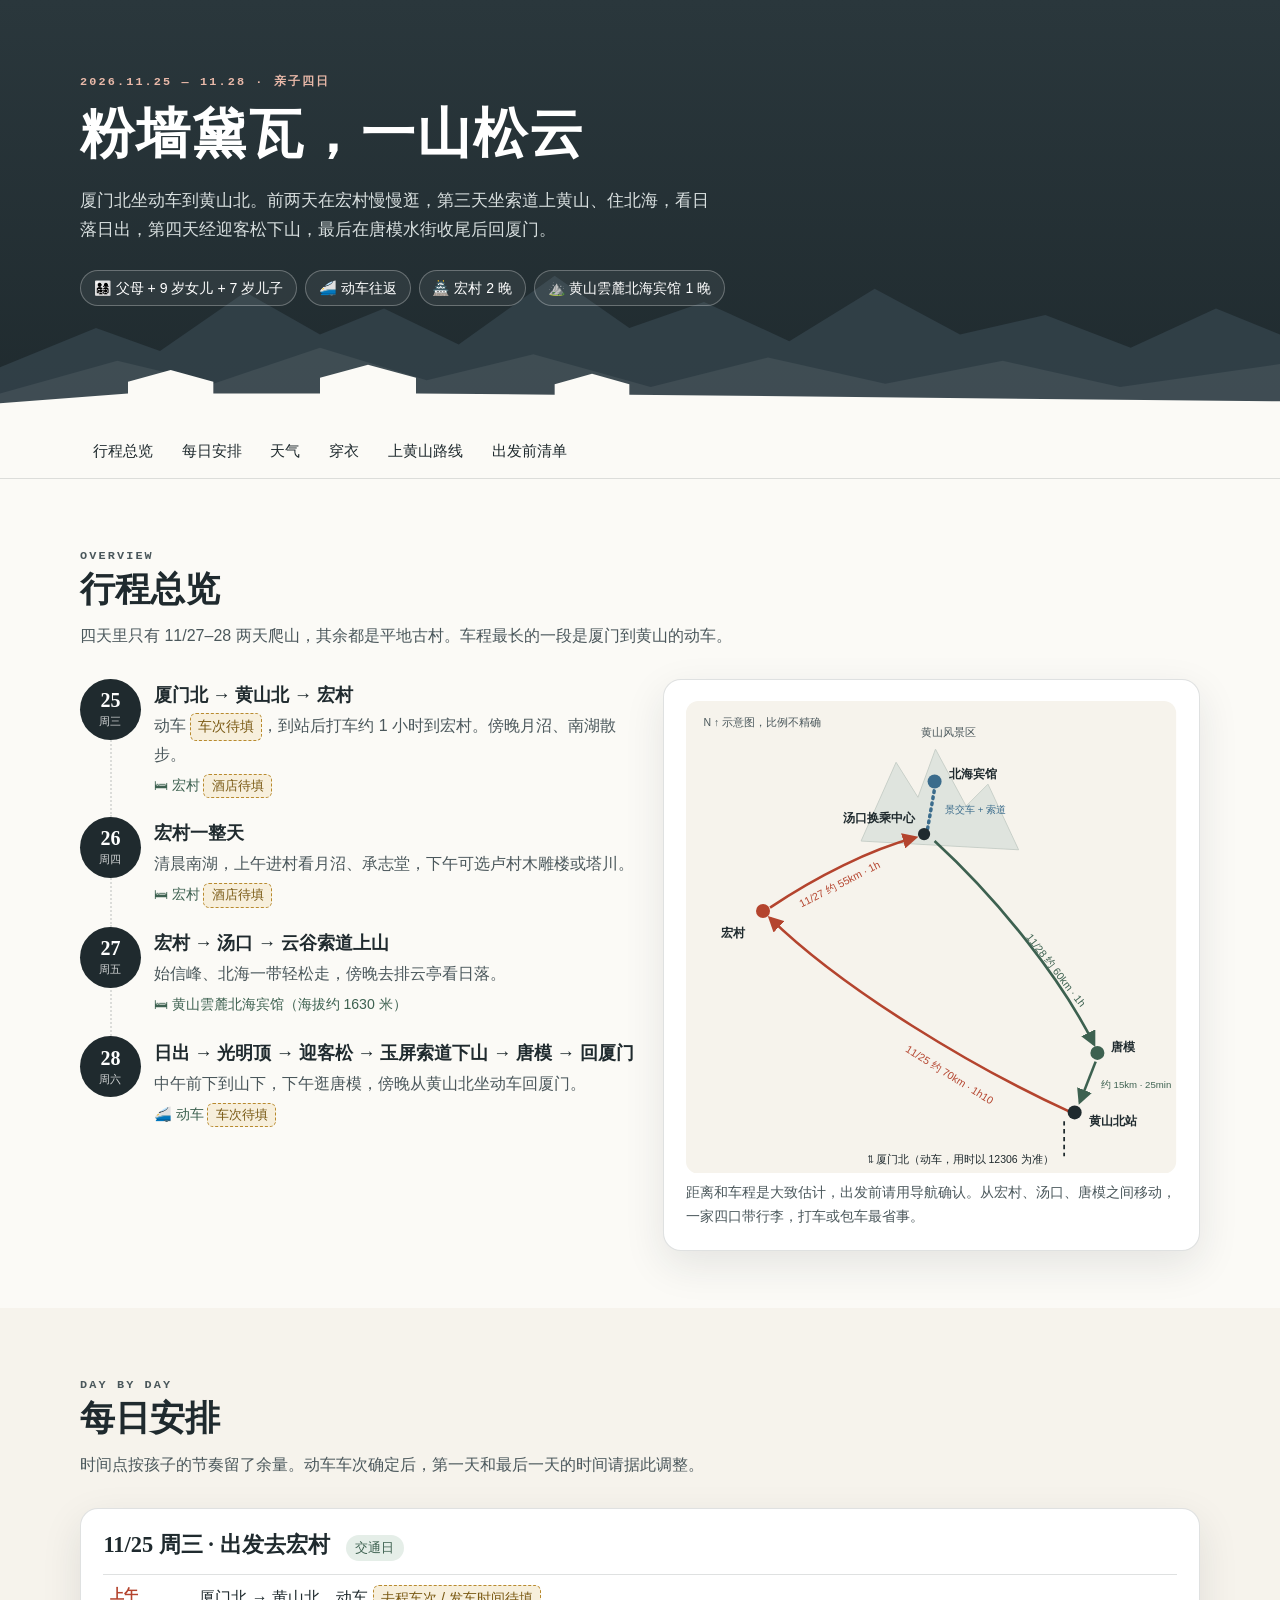
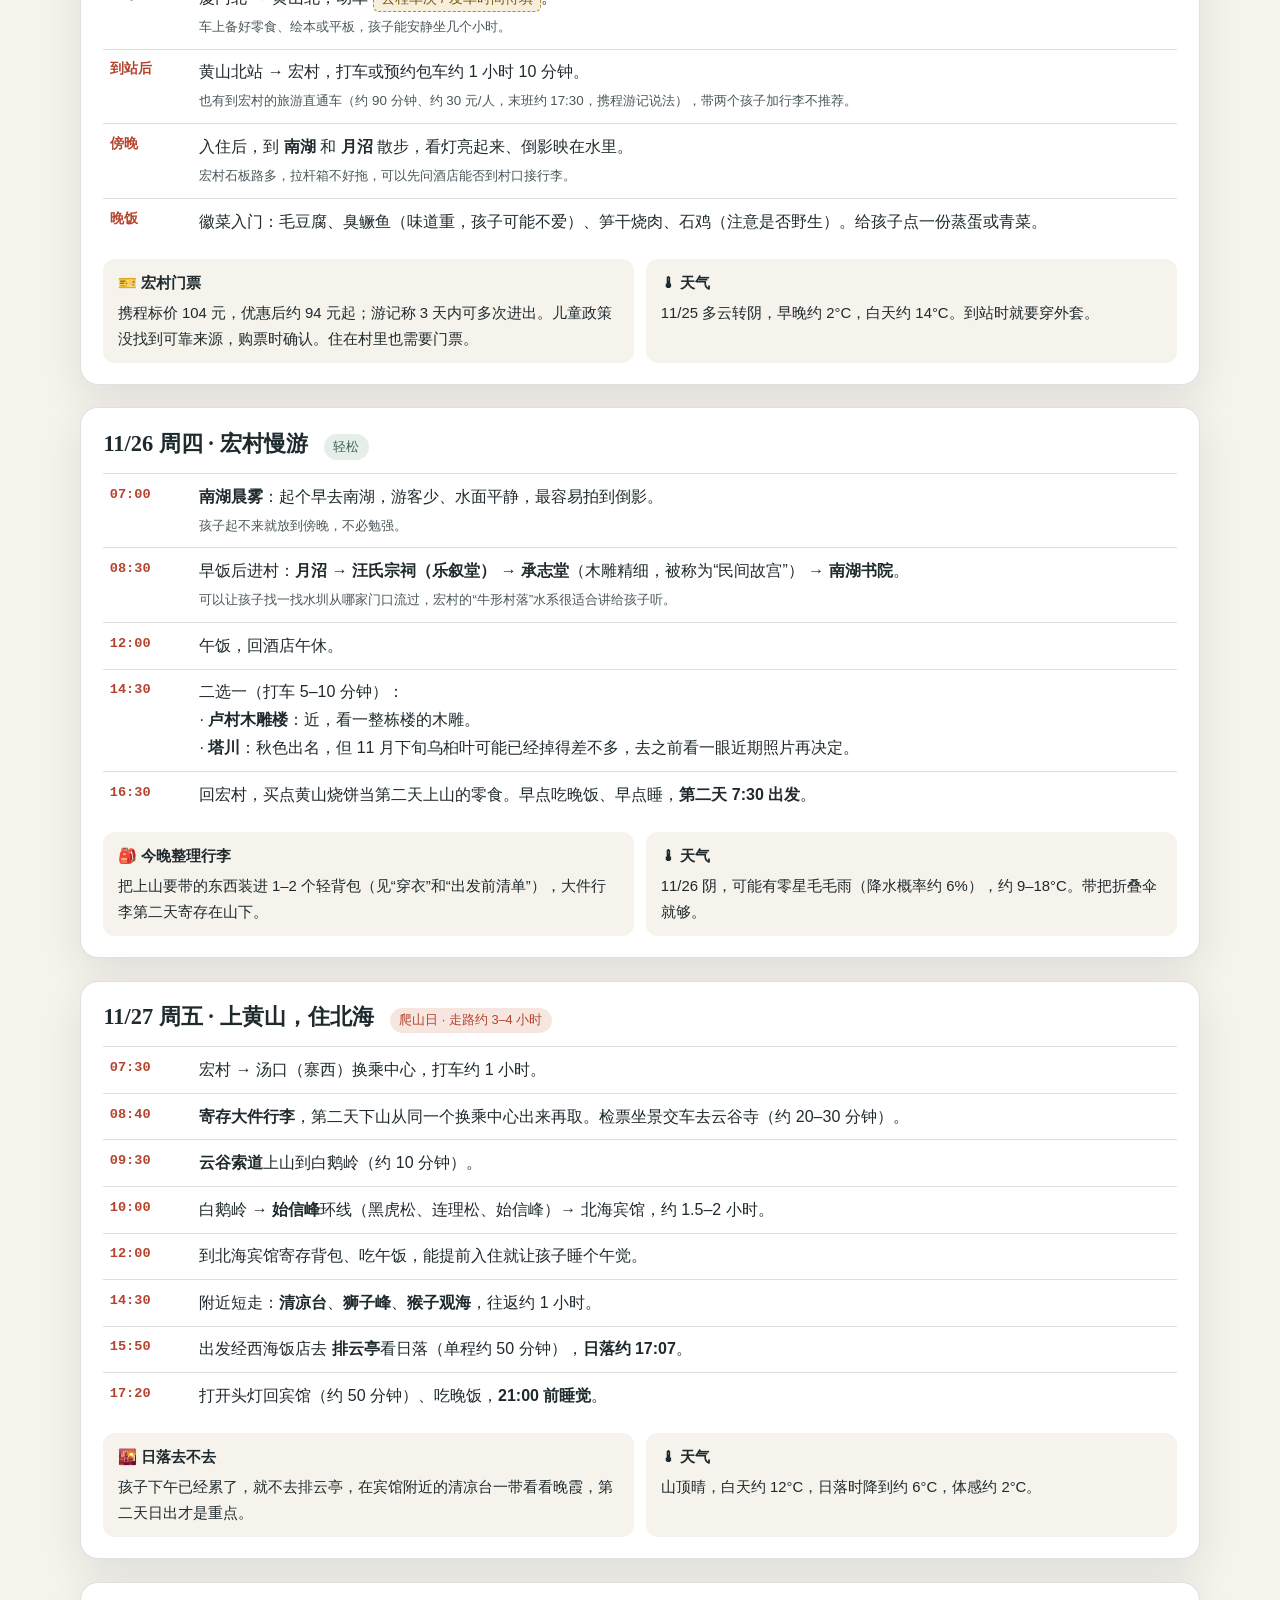
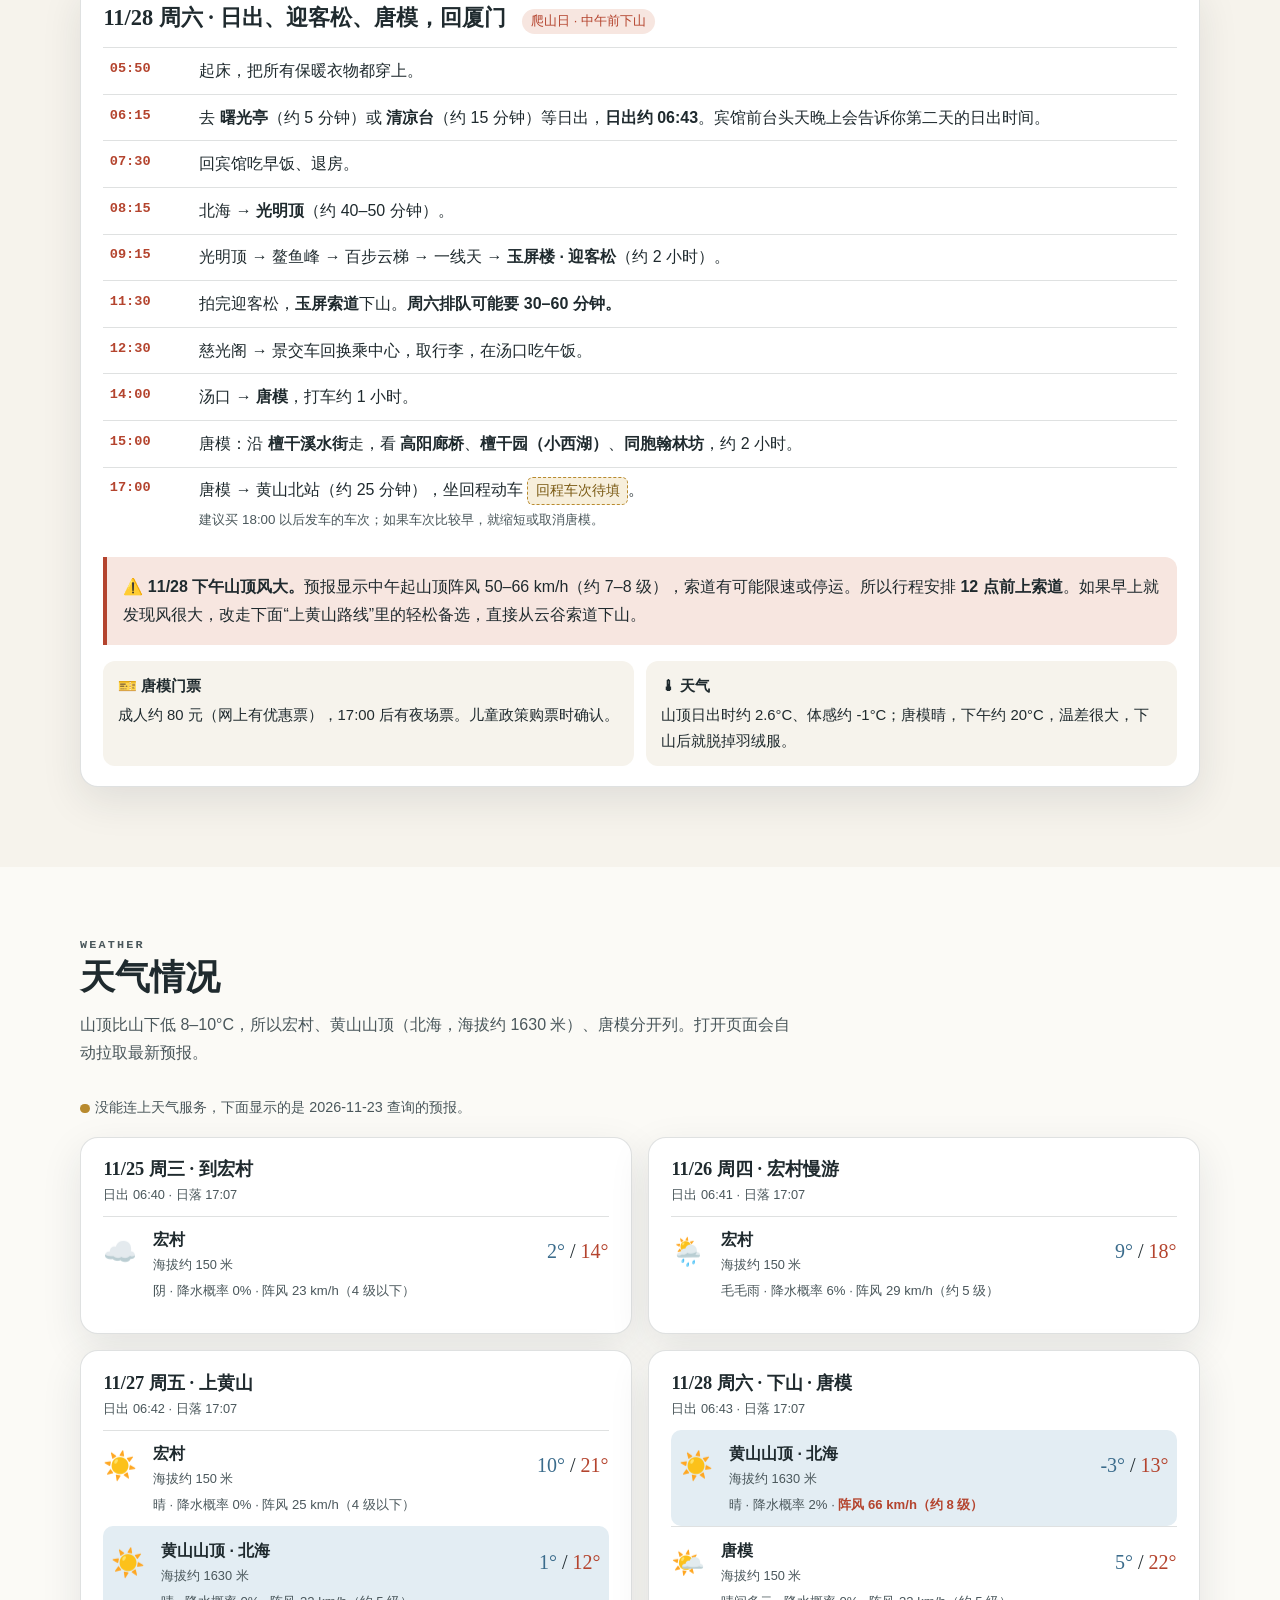
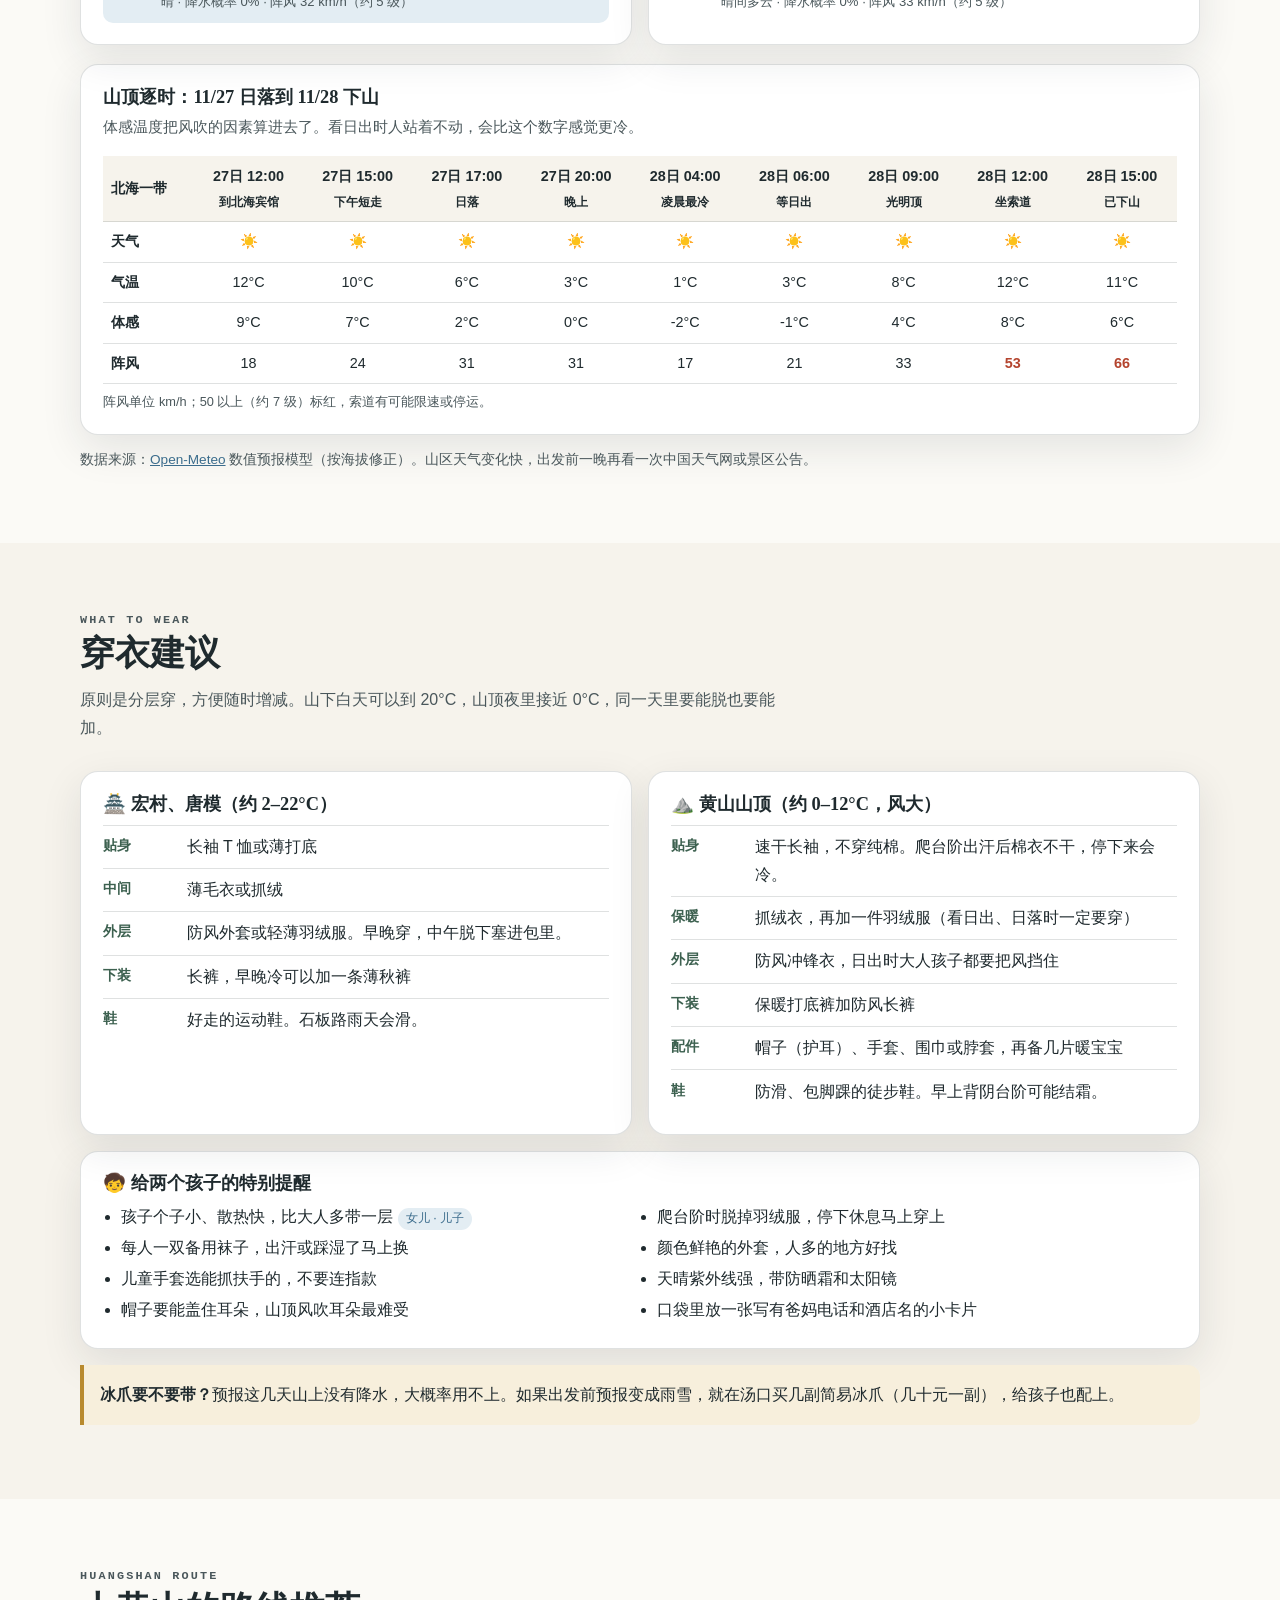
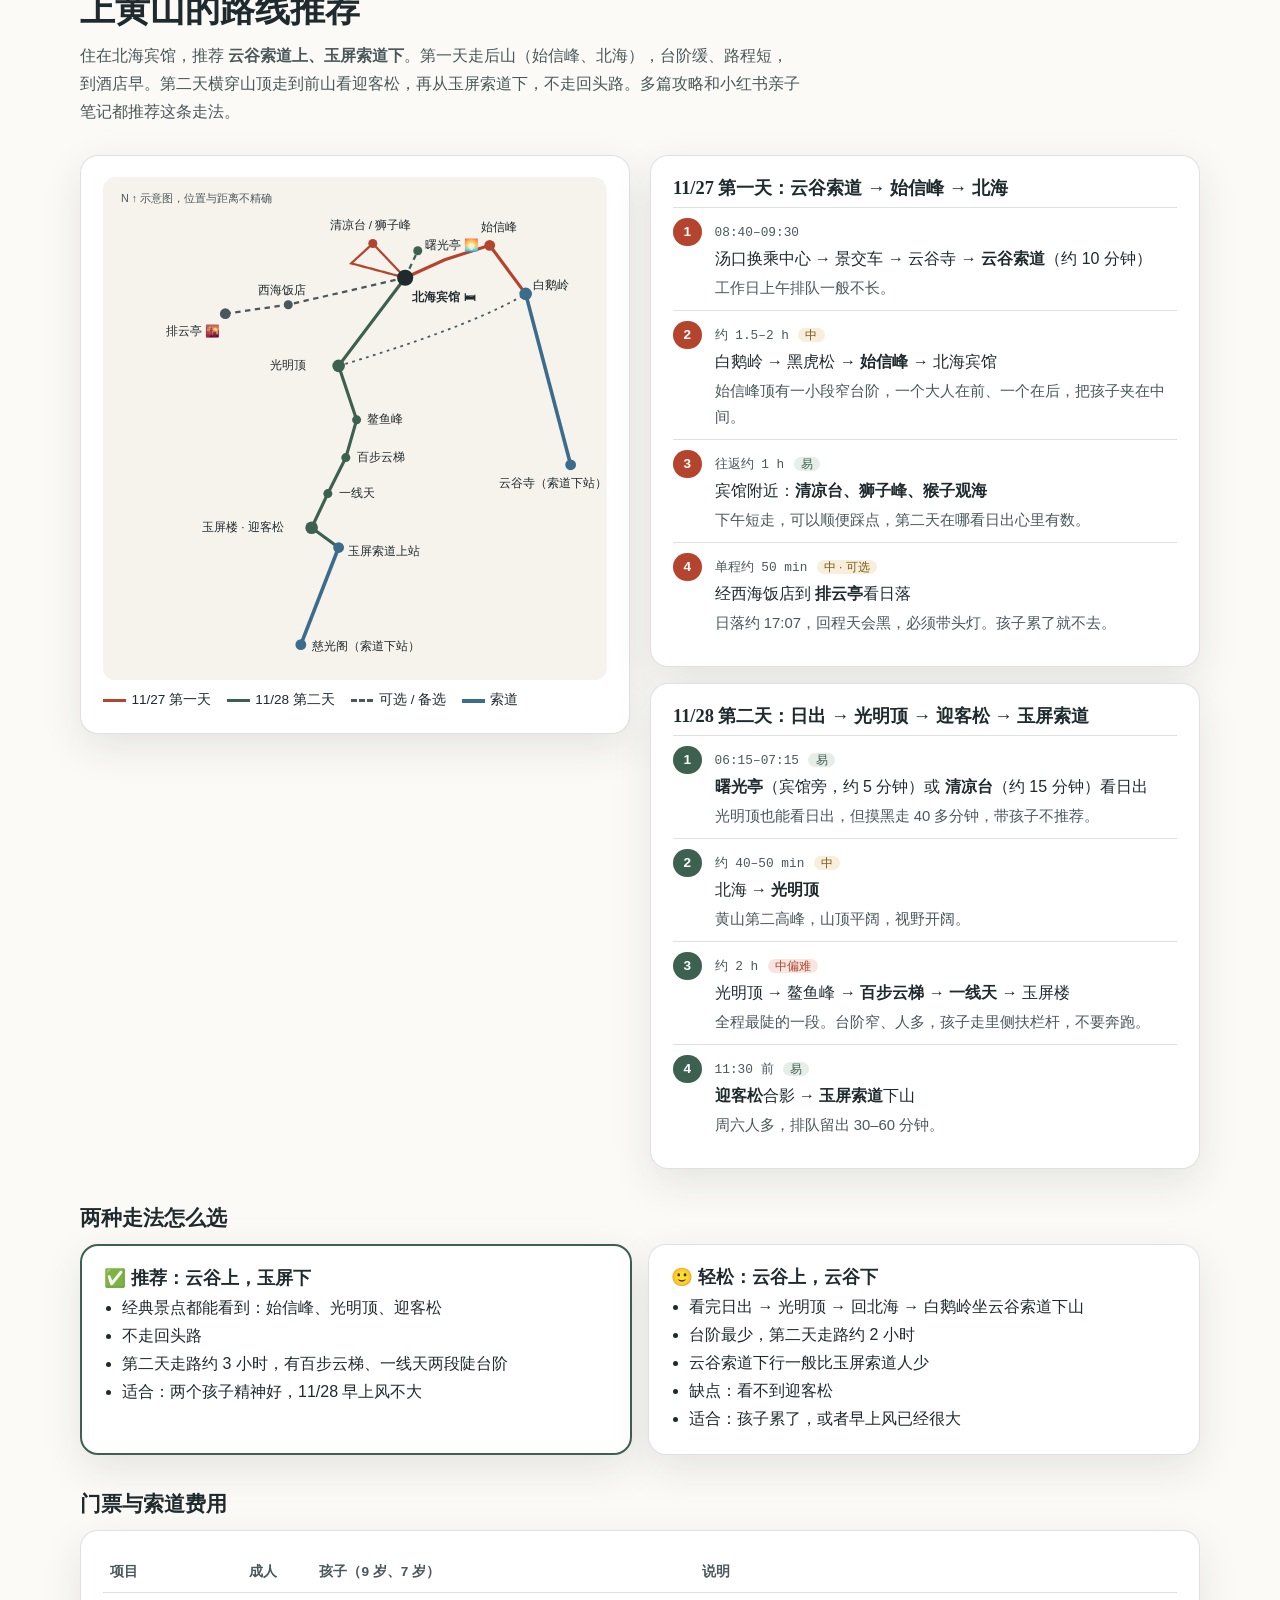
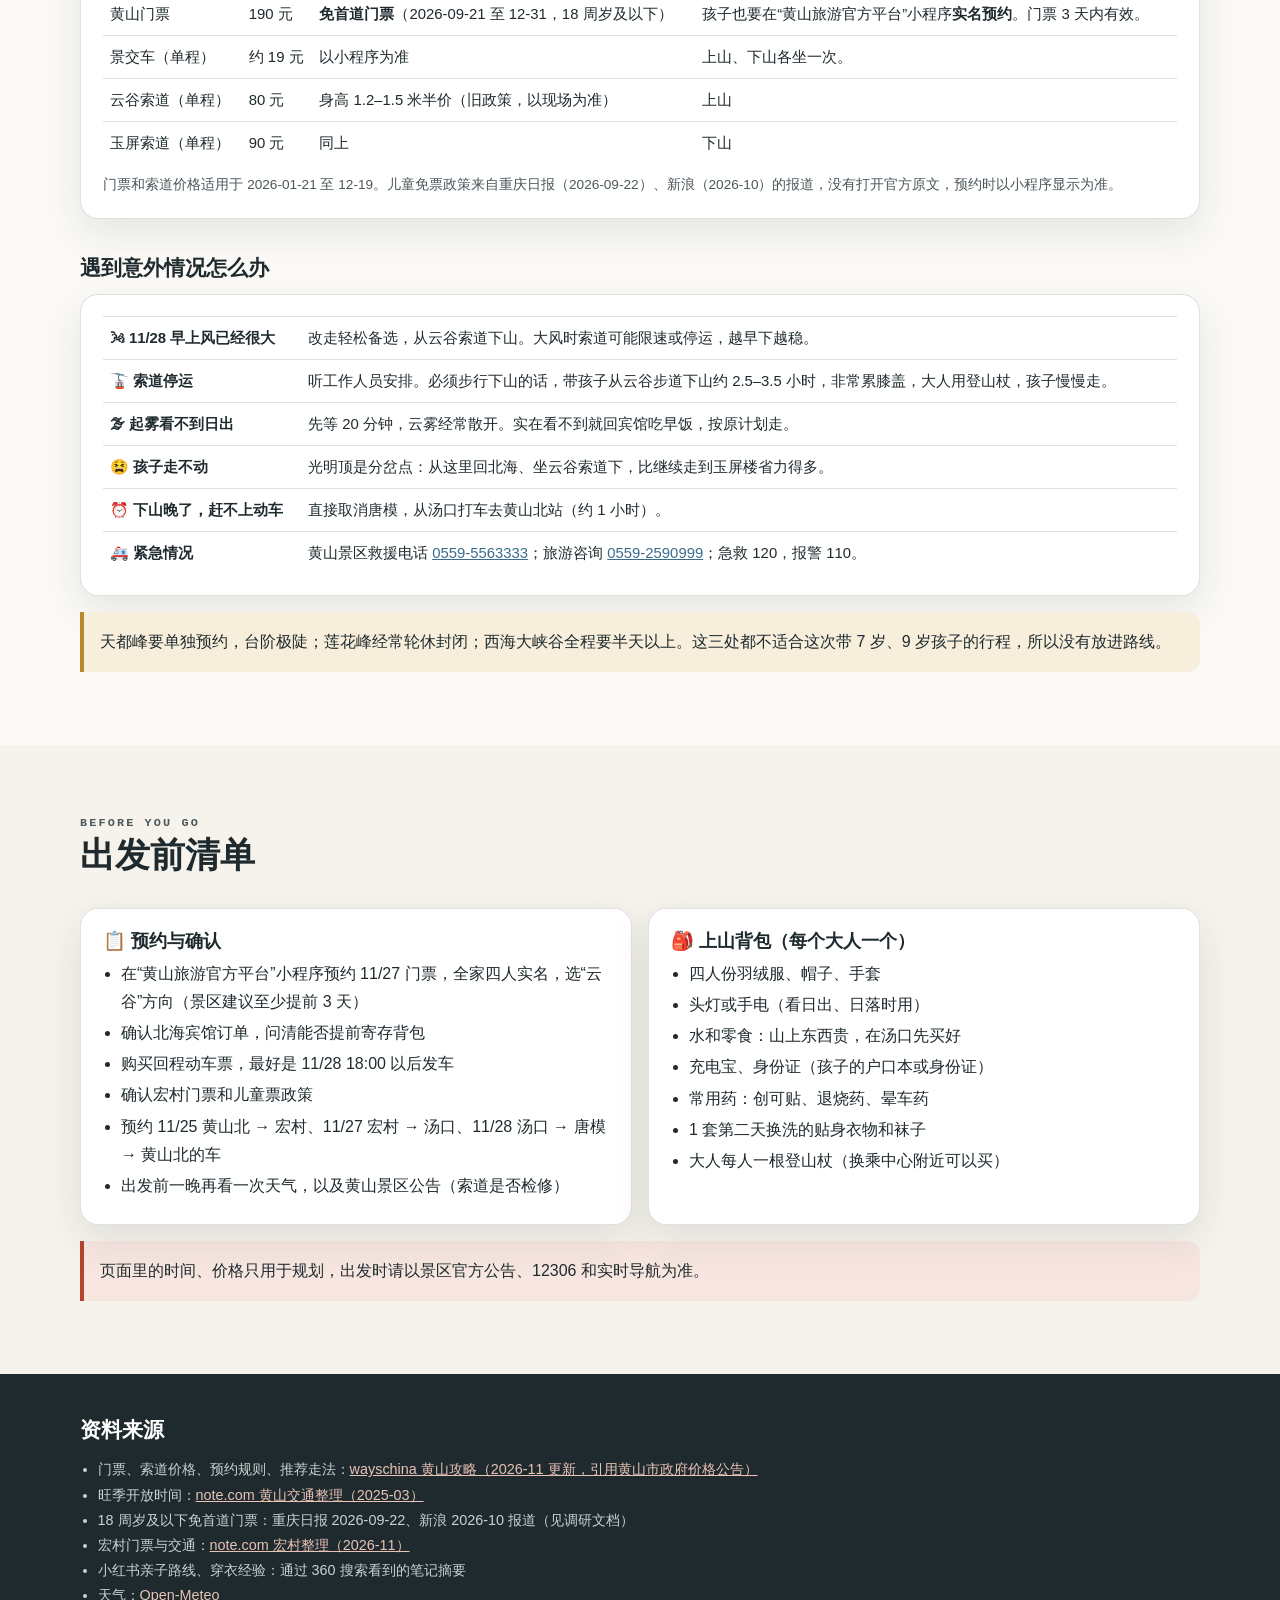
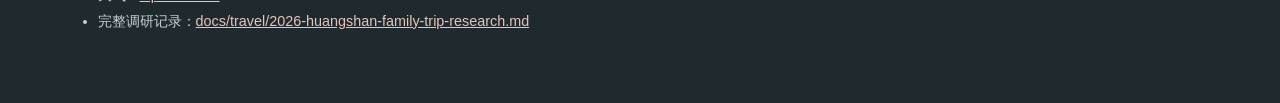
==== index.html @ 0337a252 "feat: add Huangshan family trip page with live weather" ====
<!doctype html>
<html lang="zh-CN">
<head>
  <meta charset="utf-8">
  <meta name="viewport" content="width=device-width, initial-scale=1">
  <meta name="description" content="2026年11月25日至28日 厦门—宏村—黄山—唐模 四日亲子行程：逐日安排、天气、穿衣建议与上黄山路线。">
  <meta name="theme-color" content="#1f2a2e">
  <title>粉墙黛瓦，一山松云｜2026-11 宏村·黄山·唐模亲子四日行</title>
  <style>
    :root {
      --ink: #1f2a2e;
      --ink-soft: #4a575b;
      --tile: #3b4549;
      --wall: #f6f3ec;
      --paper: #fbfaf6;
      --white: #ffffff;
      --pine: #3d6150;
      --pine-light: #e5eee8;
      --cinnabar: #b4442e;
      --cinnabar-light: #f7e6e0;
      --gold: #b88a2e;
      --gold-light: #f7efdc;
      --sky: #3b6c8c;
      --sky-light: #e3edf3;
      --line: rgba(31, 42, 46, 0.14);
      --shadow: 0 14px 40px rgba(31, 42, 46, 0.10);
      --radius: 18px;
      --display: "Songti SC", "STSong", "Noto Serif CJK SC", "Source Han Serif SC", serif;
      --body: "PingFang SC", "Hiragino Sans GB", "Microsoft YaHei", sans-serif;
      --mono: "SFMono-Regular", "Menlo", "Roboto Mono", monospace;
      --content: 1120px;
    }
    * { box-sizing: border-box; }
    html { scroll-behavior: smooth; }
    body {
      margin: 0;
      color: var(--ink);
      background: var(--paper);
      font-family: var(--body);
      line-height: 1.75;
      -webkit-font-smoothing: antialiased;
    }
    a { color: var(--sky); }
    :focus-visible { outline: 3px solid var(--cinnabar); outline-offset: 3px; }
    .shell { width: min(calc(100% - 36px), var(--content)); margin-inline: auto; }
    h1, h2, h3 { font-family: var(--display); line-height: 1.3; margin: 0; }
    .eyebrow {
      margin: 0 0 .4rem;
      color: var(--cinnabar);
      font-family: var(--mono);
      font-size: .74rem;
      font-weight: 700;
      letter-spacing: .18em;
    }

    /* ---------- hero ---------- */
    .hero {
      position: relative;
      color: var(--white);
      background: linear-gradient(180deg, #2a373c 0%, #1f2a2e 100%);
      overflow: hidden;
    }
    .hero svg.ridge { position: absolute; inset: auto 0 0 0; width: 100%; height: 46%; }
    .hero-inner { position: relative; padding: 4.5rem 0 7.5rem; }
    .hero .eyebrow { color: #e9b9a9; }
    .hero h1 { font-size: clamp(2rem, 6vw, 3.4rem); letter-spacing: .04em; }
    .hero .lede { max-width: 640px; margin: 1rem 0 1.6rem; color: #d8dfdf; font-size: 1.05rem; }
    .chips { display: flex; flex-wrap: wrap; gap: .5rem; padding: 0; margin: 0; list-style: none; }
    .chips li {
      padding: .3rem .8rem;
      border: 1px solid rgba(255,255,255,.28);
      border-radius: 999px;
      font-size: .88rem;
      background: rgba(255,255,255,.06);
    }

    /* ---------- nav ---------- */
    nav.toc {
      position: sticky; top: 0; z-index: 10;
      background: rgba(251, 250, 246, .94);
      backdrop-filter: blur(8px);
      border-bottom: 1px solid var(--line);
    }
    nav.toc ul {
      display: flex; gap: .2rem; margin: 0 auto; padding: .45rem 0;
      list-style: none; overflow-x: auto; scrollbar-width: none;
    }
    nav.toc a {
      display: block; white-space: nowrap;
      padding: .35rem .8rem; border-radius: 999px;
      color: var(--ink); text-decoration: none; font-size: .92rem;
    }
    nav.toc a:hover { background: var(--wall); }

    /* ---------- sections ---------- */
    section.section { padding: 3.6rem 0; }
    section.tint { background: var(--wall); }
    .section-head { max-width: 720px; margin-bottom: 1.8rem; }
    .section-head h2 { font-size: clamp(1.6rem, 4vw, 2.2rem); }
    .section-head p { margin: .6rem 0 0; color: var(--ink-soft); }

    .card {
      background: var(--white);
      border: 1px solid var(--line);
      border-radius: var(--radius);
      box-shadow: var(--shadow);
      padding: 1.3rem 1.4rem;
    }
    .grid { display: grid; gap: 1rem; }
    .grid-2 { grid-template-columns: repeat(auto-fit, minmax(300px, 1fr)); }
    .grid-4 { grid-template-columns: repeat(auto-fit, minmax(230px, 1fr)); }

    .placeholder {
      display: inline-block;
      padding: 0 .45rem;
      border: 1px dashed var(--gold);
      border-radius: 6px;
      background: var(--gold-light);
      color: #7a5a14;
      font-size: .9em;
    }
    .note {
      border-left: 4px solid var(--gold);
      background: var(--gold-light);
      padding: .8rem 1rem;
      border-radius: 0 12px 12px 0;
      margin: 1rem 0;
    }
    .note.warn { border-color: var(--cinnabar); background: var(--cinnabar-light); }
    .note.good { border-color: var(--pine); background: var(--pine-light); }
    .note p { margin: .2rem 0; }

    /* ---------- overview ---------- */
    .overview { display: grid; gap: 1.2rem; grid-template-columns: minmax(0, 1.05fr) minmax(0, 1fr); align-items: start; }
    @media (max-width: 860px) { .overview { grid-template-columns: 1fr; } }
    .timeline { list-style: none; margin: 0; padding: 0; }
    .timeline li {
      position: relative;
      padding: 0 0 1.2rem 4.6rem;
    }
    .timeline li::before {
      content: ""; position: absolute; left: 1.85rem; top: 2.4rem; bottom: 0;
      border-left: 2px dotted var(--line);
    }
    .timeline li:last-child::before { display: none; }
    .timeline .date {
      position: absolute; left: 0; top: 0;
      width: 3.8rem; height: 3.8rem; border-radius: 50%;
      display: grid; place-content: center; text-align: center;
      background: var(--ink); color: var(--white);
      font-family: var(--display); line-height: 1.1;
    }
    .timeline .date b { display: block; font-size: 1.25rem; }
    .timeline .date small { font-size: .7rem; opacity: .8; }
    .timeline h3 { font-size: 1.15rem; padding-top: .35rem; }
    .timeline p { margin: .25rem 0 0; color: var(--ink-soft); }
    .timeline .sleep { font-size: .88rem; color: var(--pine); }
    .map-card svg { width: 100%; height: auto; display: block; }
    .map-card figcaption { font-size: .85rem; color: var(--ink-soft); margin-top: .5rem; }

    /* ---------- itinerary ---------- */
    .day { margin-bottom: 1.4rem; }
    .day-head { display: flex; flex-wrap: wrap; align-items: baseline; gap: .4rem 1rem; margin-bottom: .8rem; }
    .day-head h3 { font-size: 1.4rem; }
    .day-head .tag {
      font-size: .8rem; padding: .1rem .6rem; border-radius: 999px;
      background: var(--pine-light); color: var(--pine);
    }
    .day-head .tag.hard { background: var(--cinnabar-light); color: var(--cinnabar); }
    .schedule { width: 100%; border-collapse: collapse; }
    .schedule th, .schedule td { text-align: left; vertical-align: top; padding: .55rem .4rem; border-top: 1px solid var(--line); }
    .schedule th { width: 5.6rem; font-family: var(--mono); font-size: .85rem; color: var(--cinnabar); font-weight: 700; white-space: nowrap; }
    .schedule td small { color: var(--ink-soft); }
    .day-extra { display: grid; gap: .8rem; grid-template-columns: repeat(auto-fit, minmax(240px, 1fr)); margin-top: .9rem; }
    .day-extra div { background: var(--wall); border-radius: 12px; padding: .7rem .9rem; font-size: .93rem; }
    .day-extra h4 { margin: 0 0 .2rem; font-size: .95rem; }
    .day-extra ul { margin: 0; padding-left: 1.1rem; }

    /* ---------- weather ---------- */
    .wx-status { font-size: .9rem; color: var(--ink-soft); margin-bottom: 1rem; }
    .wx-status .dot { display: inline-block; width: .6rem; height: .6rem; border-radius: 50%; background: var(--gold); margin-right: .35rem; vertical-align: middle; }
    .wx-status.live .dot { background: var(--pine); }
    .wx-day h3 { font-size: 1.15rem; margin-bottom: .6rem; }
    .wx-day h3 small { font-family: var(--body); font-size: .8rem; color: var(--ink-soft); font-weight: 400; }
    .wx-place { display: grid; grid-template-columns: 2.4rem 1fr auto; gap: .2rem .7rem; align-items: center; padding: .6rem 0; border-top: 1px solid var(--line); }
    .wx-place .ico { font-size: 1.7rem; line-height: 1; }
    .wx-place .name { font-weight: 600; }
    .wx-place .name small { display: block; font-weight: 400; color: var(--ink-soft); font-size: .8rem; }
    .wx-place .temp { font-family: var(--display); font-size: 1.25rem; text-align: right; white-space: nowrap; }
    .wx-place .temp .lo { color: var(--sky); }
    .wx-place .temp .hi { color: var(--cinnabar); }
    .wx-place .meta { grid-column: 2 / 4; font-size: .82rem; color: var(--ink-soft); }
    .wx-place.peak { background: var(--sky-light); border-radius: 10px; padding-inline: .5rem; border-top-color: transparent; }
    .gust-strong { color: var(--cinnabar); font-weight: 700; }
    .hourly-wrap { overflow-x: auto; margin-top: 1rem; }
    table.hourly { border-collapse: collapse; min-width: 640px; width: 100%; font-size: .9rem; }
    table.hourly th, table.hourly td { padding: .45rem .5rem; text-align: center; border-bottom: 1px solid var(--line); }
    table.hourly thead th { font-weight: 600; background: var(--wall); }
    table.hourly td:first-child, table.hourly th:first-child { text-align: left; white-space: nowrap; }

    /* ---------- clothing ---------- */
    .layers { list-style: none; margin: .5rem 0 0; padding: 0; }
    .layers li { display: grid; grid-template-columns: 4.6rem 1fr; gap: .6rem; padding: .45rem 0; border-top: 1px solid var(--line); }
    .layers li b { color: var(--pine); font-size: .9rem; }
    .checklist { columns: 2 220px; margin: .4rem 0 0; padding-left: 1.1rem; }
    .checklist li { break-inside: avoid; margin-bottom: .2rem; }
    .who { display: inline-block; font-size: .78rem; padding: 0 .5rem; border-radius: 999px; background: var(--sky-light); color: var(--sky); margin-left: .3rem; }

    /* ---------- huangshan ---------- */
    .route-wrap { display: grid; gap: 1.2rem; grid-template-columns: minmax(0, 1fr) minmax(0, 1fr); align-items: start; }
    @media (max-width: 900px) { .route-wrap { grid-template-columns: 1fr; } }
    .route-map svg { width: 100%; height: auto; display: block; }
    .legend { display: flex; flex-wrap: wrap; gap: .4rem 1rem; font-size: .85rem; margin-top: .5rem; }
    .legend span::before { content: ""; display: inline-block; width: 1.4rem; height: 0; border-top: 3px solid; vertical-align: middle; margin-right: .35rem; }
    .legend .l1::before { border-color: var(--cinnabar); }
    .legend .l2::before { border-color: var(--pine); }
    .legend .l3::before { border-color: var(--ink-soft); border-top-style: dashed; }
    .legend .l4::before { border-color: var(--sky); border-top-width: 4px; }
    .steps { list-style: none; margin: 0; padding: 0; counter-reset: s; }
    .steps li { position: relative; padding: .55rem 0 .55rem 2.6rem; border-top: 1px solid var(--line); }
    .steps li::before {
      counter-increment: s; content: counter(s);
      position: absolute; left: 0; top: .6rem;
      width: 1.8rem; height: 1.8rem; border-radius: 50%;
      display: grid; place-content: center;
      font-size: .85rem; font-weight: 700; color: var(--white);
    }
    .steps.d1 li::before { background: var(--cinnabar); }
    .steps.d2 li::before { background: var(--pine); }
    .steps .t { font-family: var(--mono); font-size: .8rem; color: var(--ink-soft); }
    .steps .lvl { font-size: .75rem; padding: 0 .45rem; border-radius: 999px; background: var(--pine-light); color: var(--pine); margin-left: .3rem; }
    .steps .lvl.mid { background: var(--gold-light); color: #7a5a14; }
    .steps .lvl.hard { background: var(--cinnabar-light); color: var(--cinnabar); }
    .steps p { margin: .15rem 0 0; font-size: .93rem; color: var(--ink-soft); }
    table.price { width: 100%; border-collapse: collapse; font-size: .93rem; }
    table.price th, table.price td { padding: .5rem .4rem; border-top: 1px solid var(--line); text-align: left; vertical-align: top; }
    table.price thead th { border-top: 0; color: var(--ink-soft); font-weight: 600; font-size: .85rem; }
    .compare { display: grid; gap: 1rem; grid-template-columns: repeat(auto-fit, minmax(260px, 1fr)); }
    .compare .card h3 { font-size: 1.1rem; margin-bottom: .3rem; }
    .compare .card.pick { border: 2px solid var(--pine); }
    .compare ul { margin: .3rem 0 0; padding-left: 1.1rem; }
    .plan-b td:first-child { font-weight: 600; white-space: nowrap; }

    /* ---------- footer ---------- */
    .sources { padding: 2.6rem 0 3.4rem; background: var(--ink); color: #c9d1d1; font-size: .9rem; }
    .sources h2 { color: var(--white); font-size: 1.3rem; margin-bottom: .8rem; }
    .sources a { color: #e9c3b6; }
    .sources ul { padding-left: 1.1rem; }

    @media print {
      nav.toc { display: none; }
      .hero { color: var(--ink); background: none; }
      .hero svg.ridge { display: none; }
      .card { box-shadow: none; }
      section.section { padding: 1.4rem 0; break-inside: avoid-page; }
    }
  </style>
</head>
<body>

<header class="hero" id="top">
  <svg class="ridge" viewBox="0 0 1200 300" preserveAspectRatio="none" aria-hidden="true">
    <path d="M0 210 L90 150 L150 185 L230 95 L300 160 L360 120 L430 175 L520 70 L590 150 L660 110 L740 170 L820 90 L900 160 L980 130 L1060 180 L1140 120 L1200 160 L1200 300 L0 300 Z" fill="#33424a" opacity=".85"/>
    <path d="M0 250 L110 200 L200 235 L300 180 L400 230 L500 190 L610 240 L720 195 L830 235 L940 200 L1050 240 L1200 205 L1200 300 L0 300 Z" fill="#fbfaf6" opacity=".07"/>
    <path d="M0 300 L0 265 L120 250 L120 232 L160 214 L200 232 L200 250 L300 250 L300 226 L345 206 L390 226 L390 250 L520 252 L520 236 L555 220 L590 236 L590 252 L1200 262 L1200 300 Z" fill="#fbfaf6"/>
  </svg>
  <div class="shell hero-inner">
    <p class="eyebrow">2026.11.25 — 11.28 · 亲子四日</p>
    <h1>粉墙黛瓦，一山松云</h1>
    <p class="lede">厦门北坐动车到黄山北。前两天在宏村慢慢逛，第三天坐索道上黄山、住北海，看日落日出，第四天经迎客松下山，最后在唐模水街收尾后回厦门。</p>
    <ul class="chips">
      <li>👨‍👩‍👧‍👦 父母 + 9 岁女儿 + 7 岁儿子</li>
      <li>🚄 动车往返</li>
      <li>🏯 宏村 2 晚</li>
      <li>⛰️ 黄山雲麓北海宾馆 1 晚</li>
    </ul>
  </div>
</header>

<nav class="toc" aria-label="页面目录">
  <ul class="shell">
    <li><a href="#overview">行程总览</a></li>
    <li><a href="#itinerary">每日安排</a></li>
    <li><a href="#weather">天气</a></li>
    <li><a href="#clothing">穿衣</a></li>
    <li><a href="#huangshan">上黄山路线</a></li>
    <li><a href="#tips">出发前清单</a></li>
  </ul>
</nav>

<main>

<!-- ================= 总览 ================= -->
<section class="section" id="overview">
  <div class="shell">
    <div class="section-head">
      <p class="eyebrow">OVERVIEW</p>
      <h2>行程总览</h2>
      <p>四天里只有 11/27–28 两天爬山，其余都是平地古村。车程最长的一段是厦门到黄山的动车。</p>
    </div>
    <div class="overview">
      <ol class="timeline">
        <li>
          <span class="date"><span><b>25</b><small>周三</small></span></span>
          <h3>厦门北 → 黄山北 → 宏村</h3>
          <p>动车 <span class="placeholder">车次待填</span>，到站后打车约 1 小时到宏村。傍晚月沼、南湖散步。</p>
          <p class="sleep">🛏 宏村 <span class="placeholder">酒店待填</span></p>
        </li>
        <li>
          <span class="date"><span><b>26</b><small>周四</small></span></span>
          <h3>宏村一整天</h3>
          <p>清晨南湖，上午进村看月沼、承志堂，下午可选卢村木雕楼或塔川。</p>
          <p class="sleep">🛏 宏村 <span class="placeholder">酒店待填</span></p>
        </li>
        <li>
          <span class="date"><span><b>27</b><small>周五</small></span></span>
          <h3>宏村 → 汤口 → 云谷索道上山</h3>
          <p>始信峰、北海一带轻松走，傍晚去排云亭看日落。</p>
          <p class="sleep">🛏 黄山雲麓北海宾馆（海拔约 1630 米）</p>
        </li>
        <li>
          <span class="date"><span><b>28</b><small>周六</small></span></span>
          <h3>日出 → 光明顶 → 迎客松 → 玉屏索道下山 → 唐模 → 回厦门</h3>
          <p>中午前下到山下，下午逛唐模，傍晚从黄山北坐动车回厦门。</p>
          <p class="sleep">🚄 动车 <span class="placeholder">车次待填</span></p>
        </li>
      </ol>

      <figure class="card map-card" style="margin:0">
        <svg viewBox="0 0 560 540" role="img" aria-labelledby="mapTitle">
          <title id="mapTitle">行程路线示意图：黄山北站、宏村、汤口、黄山北海、唐模的相对位置</title>
          <defs>
            <marker id="arr" viewBox="0 0 10 10" refX="8" refY="5" markerWidth="6" markerHeight="6" orient="auto-start-reverse">
              <path d="M0 0 L10 5 L0 10 z" fill="#b4442e"/>
            </marker>
            <marker id="arrG" viewBox="0 0 10 10" refX="8" refY="5" markerWidth="6" markerHeight="6" orient="auto-start-reverse">
              <path d="M0 0 L10 5 L0 10 z" fill="#3d6150"/>
            </marker>
          </defs>
          <rect x="0" y="0" width="560" height="540" rx="14" fill="#f6f3ec"/>
          <!-- mountains -->
          <g fill="#dfe4de" stroke="#c4ccc5">
            <path d="M200 160 L240 70 L265 110 L285 55 L320 120 L345 95 L380 170 Z"/>
          </g>
          <text x="300" y="40" text-anchor="middle" font-size="13" fill="#4a575b">黄山风景区</text>
          <!-- day 25: 黄山北 -> 宏村 -->
          <path d="M440 470 C 330 420, 180 330, 96 248" fill="none" stroke="#b4442e" stroke-width="3" marker-end="url(#arr)"/>
          <text x="250" y="400" font-size="12" fill="#b4442e" transform="rotate(32 250 400)">11/25 约 70km · 1h10</text>
          <!-- day 27: 宏村 -> 汤口 -->
          <path d="M96 236 C 150 200, 210 170, 262 156" fill="none" stroke="#b4442e" stroke-width="3" marker-end="url(#arr)"/>
          <text x="132" y="236" font-size="12" fill="#b4442e" transform="rotate(-27 132 236)">11/27 约 55km · 1h</text>
          <!-- 汤口 -> 北海 -->
          <path d="M276 146 L284 100" fill="none" stroke="#3b6c8c" stroke-width="4" stroke-dasharray="2 5" stroke-linecap="round"/>
          <text x="296" y="128" font-size="11" fill="#3b6c8c">景交车 + 索道</text>
          <!-- day 28: 汤口 -> 唐模 -> 黄山北 -->
          <path d="M284 160 C 360 230, 430 320, 466 392" fill="none" stroke="#3d6150" stroke-width="3" marker-end="url(#arrG)"/>
          <text x="388" y="270" font-size="12" fill="#3d6150" transform="rotate(52 388 270)">11/28 约 60km · 1h</text>
          <path d="M468 412 L450 458" fill="none" stroke="#3d6150" stroke-width="3" marker-end="url(#arrG)"/>
          <text x="474" y="442" font-size="11" fill="#3d6150">约 15km · 25min</text>
          <!-- Xiamen -->
          <path d="M432 480 L432 520" stroke="#1f2a2e" stroke-width="2" stroke-dasharray="5 4"/>
          <text x="420" y="528" font-size="12" text-anchor="end" fill="#1f2a2e">⇅ 厦门北（动车，用时以 12306 为准）</text>
          <!-- nodes -->
          <g font-size="14" font-weight="600" fill="#1f2a2e">
            <circle cx="88" cy="240" r="8" fill="#b4442e"/><text x="40" y="270">宏村</text>
            <circle cx="272" cy="152" r="7" fill="#1f2a2e"/><text x="262" y="138" text-anchor="end">汤口换乘中心</text>
            <circle cx="284" cy="92" r="8" fill="#3b6c8c"/><text x="300" y="88">北海宾馆</text>
            <circle cx="470" cy="402" r="8" fill="#3d6150"/><text x="486" y="400">唐模</text>
            <circle cx="444" cy="470" r="8" fill="#1f2a2e"/><text x="460" y="484">黄山北站</text>
          </g>
          <text x="20" y="28" font-size="12" fill="#4a575b">N ↑ 示意图，比例不精确</text>
        </svg>
        <figcaption>距离和车程是大致估计，出发前请用导航确认。从宏村、汤口、唐模之间移动，一家四口带行李，打车或包车最省事。</figcaption>
      </figure>
    </div>
  </div>
</section>

<!-- ================= 每日安排 ================= -->
<section class="section tint" id="itinerary">
  <div class="shell">
    <div class="section-head">
      <p class="eyebrow">DAY BY DAY</p>
      <h2>每日安排</h2>
      <p>时间点按孩子的节奏留了余量。动车车次确定后，第一天和最后一天的时间请据此调整。</p>
    </div>

    <!-- Day 1 -->
    <article class="card day" id="d1">
      <div class="day-head">
        <h3>11/25 周三 · 出发去宏村</h3>
        <span class="tag">交通日</span>
      </div>
      <table class="schedule">
        <tr><th>上午</th><td>厦门北 → 黄山北，动车 <span class="placeholder">去程车次 / 发车时间待填</span>。<br><small>车上备好零食、绘本或平板，孩子能安静坐几个小时。</small></td></tr>
        <tr><th>到站后</th><td>黄山北站 → 宏村，打车或预约包车约 1 小时 10 分钟。<br><small>也有到宏村的旅游直通车（约 90 分钟、约 30 元/人，末班约 17:30，携程游记说法），带两个孩子加行李不推荐。</small></td></tr>
        <tr><th>傍晚</th><td>入住后，到 <b>南湖</b> 和 <b>月沼</b> 散步，看灯亮起来、倒影映在水里。<br><small>宏村石板路多，拉杆箱不好拖，可以先问酒店能否到村口接行李。</small></td></tr>
        <tr><th>晚饭</th><td>徽菜入门：毛豆腐、臭鳜鱼（味道重，孩子可能不爱）、笋干烧肉、石鸡（注意是否野生）。给孩子点一份蒸蛋或青菜。</td></tr>
      </table>
      <div class="day-extra">
        <div><h4>🎫 宏村门票</h4>携程标价 104 元，优惠后约 94 元起；游记称 3 天内可多次进出。儿童政策没找到可靠来源，购票时确认。住在村里也需要门票。</div>
        <div><h4>🌡 天气</h4>11/25 多云转阴，早晚约 2°C，白天约 14°C。到站时就要穿外套。</div>
      </div>
    </article>

    <!-- Day 2 -->
    <article class="card day" id="d2">
      <div class="day-head">
        <h3>11/26 周四 · 宏村慢游</h3>
        <span class="tag">轻松</span>
      </div>
      <table class="schedule">
        <tr><th>07:00</th><td><b>南湖晨雾</b>：起个早去南湖，游客少、水面平静，最容易拍到倒影。<br><small>孩子起不来就放到傍晚，不必勉强。</small></td></tr>
        <tr><th>08:30</th><td>早饭后进村：<b>月沼</b> → <b>汪氏宗祠（乐叙堂）</b> → <b>承志堂</b>（木雕精细，被称为“民间故宫”） → <b>南湖书院</b>。<br><small>可以让孩子找一找水圳从哪家门口流过，宏村的“牛形村落”水系很适合讲给孩子听。</small></td></tr>
        <tr><th>12:00</th><td>午饭，回酒店午休。</td></tr>
        <tr><th>14:30</th><td>二选一（打车 5–10 分钟）：<br>· <b>卢村木雕楼</b>：近，看一整栋楼的木雕。<br>· <b>塔川</b>：秋色出名，但 11 月下旬乌桕叶可能已经掉得差不多，去之前看一眼近期照片再决定。</td></tr>
        <tr><th>16:30</th><td>回宏村，买点黄山烧饼当第二天上山的零食。早点吃晚饭、早点睡，<b>第二天 7:30 出发</b>。</td></tr>
      </table>
      <div class="day-extra">
        <div><h4>🎒 今晚整理行李</h4>把上山要带的东西装进 1–2 个轻背包（见“穿衣”和“出发前清单”），大件行李第二天寄存在山下。</div>
        <div><h4>🌡 天气</h4>11/26 阴，可能有零星毛毛雨（降水概率约 6%），约 9–18°C。带把折叠伞就够。</div>
      </div>
    </article>

    <!-- Day 3 -->
    <article class="card day" id="d3">
      <div class="day-head">
        <h3>11/27 周五 · 上黄山，住北海</h3>
        <span class="tag hard">爬山日 · 走路约 3–4 小时</span>
      </div>
      <table class="schedule">
        <tr><th>07:30</th><td>宏村 → 汤口（寨西）换乘中心，打车约 1 小时。</td></tr>
        <tr><th>08:40</th><td><b>寄存大件行李</b>，第二天下山从同一个换乘中心出来再取。检票坐景交车去云谷寺（约 20–30 分钟）。</td></tr>
        <tr><th>09:30</th><td><b>云谷索道</b>上山到白鹅岭（约 10 分钟）。</td></tr>
        <tr><th>10:00</th><td>白鹅岭 → <b>始信峰</b>环线（黑虎松、连理松、始信峰）→ 北海宾馆，约 1.5–2 小时。</td></tr>
        <tr><th>12:00</th><td>到北海宾馆寄存背包、吃午饭，能提前入住就让孩子睡个午觉。</td></tr>
        <tr><th>14:30</th><td>附近短走：<b>清凉台</b>、<b>狮子峰</b>、<b>猴子观海</b>，往返约 1 小时。</td></tr>
        <tr><th>15:50</th><td>出发经西海饭店去 <b>排云亭</b>看日落（单程约 50 分钟），<b>日落约 17:07</b>。</td></tr>
        <tr><th>17:20</th><td>打开头灯回宾馆（约 50 分钟）、吃晚饭，<b>21:00 前睡觉</b>。</td></tr>
      </table>
      <div class="day-extra">
        <div><h4>🌇 日落去不去</h4>孩子下午已经累了，就不去排云亭，在宾馆附近的清凉台一带看看晚霞，第二天日出才是重点。</div>
        <div><h4>🌡 天气</h4>山顶晴，白天约 12°C，日落时降到约 6°C，体感约 2°C。</div>
      </div>
    </article>

    <!-- Day 4 -->
    <article class="card day" id="d4">
      <div class="day-head">
        <h3>11/28 周六 · 日出、迎客松、唐模，回厦门</h3>
        <span class="tag hard">爬山日 · 中午前下山</span>
      </div>
      <table class="schedule">
        <tr><th>05:50</th><td>起床，把所有保暖衣物都穿上。</td></tr>
        <tr><th>06:15</th><td>去 <b>曙光亭</b>（约 5 分钟）或 <b>清凉台</b>（约 15 分钟）等日出，<b>日出约 06:43</b>。宾馆前台头天晚上会告诉你第二天的日出时间。</td></tr>
        <tr><th>07:30</th><td>回宾馆吃早饭、退房。</td></tr>
        <tr><th>08:15</th><td>北海 → <b>光明顶</b>（约 40–50 分钟）。</td></tr>
        <tr><th>09:15</th><td>光明顶 → 鳌鱼峰 → 百步云梯 → 一线天 → <b>玉屏楼 · 迎客松</b>（约 2 小时）。</td></tr>
        <tr><th>11:30</th><td>拍完迎客松，<b>玉屏索道</b>下山。<b>周六排队可能要 30–60 分钟。</b></td></tr>
        <tr><th>12:30</th><td>慈光阁 → 景交车回换乘中心，取行李，在汤口吃午饭。</td></tr>
        <tr><th>14:00</th><td>汤口 → <b>唐模</b>，打车约 1 小时。</td></tr>
        <tr><th>15:00</th><td>唐模：沿 <b>檀干溪水街</b>走，看 <b>高阳廊桥</b>、<b>檀干园（小西湖）</b>、<b>同胞翰林坊</b>，约 2 小时。</td></tr>
        <tr><th>17:00</th><td>唐模 → 黄山北站（约 25 分钟），坐回程动车 <span class="placeholder">回程车次待填</span>。<br><small>建议买 18:00 以后发车的车次；如果车次比较早，就缩短或取消唐模。</small></td></tr>
      </table>
      <div class="note warn">
        <p><b>⚠️ 11/28 下午山顶风大。</b>预报显示中午起山顶阵风 50–66 km/h（约 7–8 级），索道有可能限速或停运。所以行程安排 <b>12 点前上索道</b>。如果早上就发现风很大，改走下面“上黄山路线”里的轻松备选，直接从云谷索道下山。</p>
      </div>
      <div class="day-extra">
        <div><h4>🎫 唐模门票</h4>成人约 80 元（网上有优惠票），17:00 后有夜场票。儿童政策购票时确认。</div>
        <div><h4>🌡 天气</h4>山顶日出时约 2.6°C、体感约 -1°C；唐模晴，下午约 20°C，温差很大，下山后就脱掉羽绒服。</div>
      </div>
    </article>
  </div>
</section>

<!-- ================= 天气 ================= -->
<section class="section" id="weather">
  <div class="shell">
    <div class="section-head">
      <p class="eyebrow">WEATHER</p>
      <h2>天气情况</h2>
      <p>山顶比山下低 8–10°C，所以宏村、黄山山顶（北海，海拔约 1630 米）、唐模分开列。打开页面会自动拉取最新预报。</p>
    </div>
    <p class="wx-status" id="wxStatus" aria-live="polite"><span class="dot"></span>显示的是 2026-11-23 查询的预报，正在尝试更新…</p>
    <div class="grid" id="wxDays" style="grid-template-columns:repeat(auto-fit,minmax(min(100%,440px),1fr))"></div>

    <div class="card" style="margin-top:1.2rem">
      <h3 style="font-size:1.15rem">山顶逐时：11/27 日落到 11/28 下山</h3>
      <p style="margin:.3rem 0 0;color:var(--ink-soft);font-size:.92rem">体感温度把风吹的因素算进去了。看日出时人站着不动，会比这个数字感觉更冷。</p>
      <div class="hourly-wrap">
        <table class="hourly" id="wxHourly"></table>
      </div>
    </div>
    <p style="font-size:.85rem;color:var(--ink-soft);margin-top:.8rem">数据来源：<a href="https://open-meteo.com/" rel="noopener">Open-Meteo</a> 数值预报模型（按海拔修正）。山区天气变化快，出发前一晚再看一次中国天气网或景区公告。</p>
  </div>
</section>

<!-- ================= 穿衣 ================= -->
<section class="section tint" id="clothing">
  <div class="shell">
    <div class="section-head">
      <p class="eyebrow">WHAT TO WEAR</p>
      <h2>穿衣建议</h2>
      <p>原则是分层穿，方便随时增减。山下白天可以到 20°C，山顶夜里接近 0°C，同一天里要能脱也要能加。</p>
    </div>
    <div class="grid grid-2">
      <div class="card">
        <h3 style="font-size:1.15rem">🏯 宏村、唐模（约 2–22°C）</h3>
        <ul class="layers">
          <li><b>贴身</b>长袖 T 恤或薄打底</li>
          <li><b>中间</b>薄毛衣或抓绒</li>
          <li><b>外层</b>防风外套或轻薄羽绒服。早晚穿，中午脱下塞进包里。</li>
          <li><b>下装</b>长裤，早晚冷可以加一条薄秋裤</li>
          <li><b>鞋</b>好走的运动鞋。石板路雨天会滑。</li>
        </ul>
      </div>
      <div class="card">
        <h3 style="font-size:1.15rem">⛰️ 黄山山顶（约 0–12°C，风大）</h3>
        <ul class="layers">
          <li><b>贴身</b>速干长袖，不穿纯棉。爬台阶出汗后棉衣不干，停下来会冷。</li>
          <li><b>保暖</b>抓绒衣，再加一件羽绒服（看日出、日落时一定要穿）</li>
          <li><b>外层</b>防风冲锋衣，日出时大人孩子都要把风挡住</li>
          <li><b>下装</b>保暖打底裤加防风长裤</li>
          <li><b>配件</b>帽子（护耳）、手套、围巾或脖套，再备几片暖宝宝</li>
          <li><b>鞋</b>防滑、包脚踝的徒步鞋。早上背阴台阶可能结霜。</li>
        </ul>
      </div>
    </div>
    <div class="card" style="margin-top:1rem">
      <h3 style="font-size:1.15rem">🧒 给两个孩子的特别提醒</h3>
      <ul class="checklist">
        <li>孩子个子小、散热快，比大人多带一层<span class="who">女儿 · 儿子</span></li>
        <li>每人一双备用袜子，出汗或踩湿了马上换</li>
        <li>儿童手套选能抓扶手的，不要连指款</li>
        <li>帽子要能盖住耳朵，山顶风吹耳朵最难受</li>
        <li>爬台阶时脱掉羽绒服，停下休息马上穿上</li>
        <li>颜色鲜艳的外套，人多的地方好找</li>
        <li>天晴紫外线强，带防晒霜和太阳镜</li>
        <li>口袋里放一张写有爸妈电话和酒店名的小卡片</li>
      </ul>
    </div>
    <div class="note">
      <p><b>冰爪要不要带？</b>预报这几天山上没有降水，大概率用不上。如果出发前预报变成雨雪，就在汤口买几副简易冰爪（几十元一副），给孩子也配上。</p>
    </div>
  </div>
</section>

<!-- ================= 上黄山路线 ================= -->
<section class="section" id="huangshan">
  <div class="shell">
    <div class="section-head">
      <p class="eyebrow">HUANGSHAN ROUTE</p>
      <h2>上黄山的路线推荐</h2>
      <p>住在北海宾馆，推荐 <b>云谷索道上、玉屏索道下</b>。第一天走后山（始信峰、北海），台阶缓、路程短，到酒店早。第二天横穿山顶走到前山看迎客松，再从玉屏索道下，不走回头路。多篇攻略和小红书亲子笔记都推荐这条走法。</p>
    </div>

    <div class="route-wrap">
      <figure class="card route-map" style="margin:0">
        <svg viewBox="0 0 560 560" role="img" aria-labelledby="hsTitle">
          <title id="hsTitle">黄山山顶路线示意：红线为第一天，绿线为第二天，虚线为可选</title>
          <rect x="0" y="0" width="560" height="560" rx="14" fill="#f6f3ec"/>
          <!-- cableways -->
          <line x1="470" y1="130" x2="520" y2="320" stroke="#3b6c8c" stroke-width="4"/>
          <line x1="262" y1="412" x2="220" y2="520" stroke="#3b6c8c" stroke-width="4"/>
          <!-- day1 -->
          <path d="M470 130 L430 76 L380 92 L336 112" fill="none" stroke="#b4442e" stroke-width="3.5"/>
          <path d="M336 112 L300 74 L276 96 L336 112" fill="none" stroke="#b4442e" stroke-width="2.5" stroke-dasharray="1 0"/>
          <path d="M336 112 L206 142 L136 152" fill="none" stroke="#4a575b" stroke-width="2.5" stroke-dasharray="6 5"/>
          <!-- day2 -->
          <path d="M336 112 L350 82" fill="none" stroke="#3d6150" stroke-width="2.5" stroke-dasharray="6 5"/>
          <path d="M336 112 L262 210 L282 270 L270 312 L250 352 L232 390 L262 412" fill="none" stroke="#3d6150" stroke-width="3.5"/>
          <!-- easy return option -->
          <path d="M262 210 C 330 190, 420 160, 470 130" fill="none" stroke="#4a575b" stroke-width="2" stroke-dasharray="3 5"/>
          <!-- nodes -->
          <g font-size="13" fill="#1f2a2e">
            <circle cx="520" cy="320" r="6" fill="#3b6c8c"/><text x="440" y="345">云谷寺（索道下站）</text>
            <circle cx="470" cy="130" r="7" fill="#3b6c8c"/><text x="478" y="124">白鹅岭</text>
            <circle cx="430" cy="76" r="6" fill="#b4442e"/><text x="420" y="60">始信峰</text>
            <circle cx="336" cy="112" r="9" fill="#1f2a2e"/><text x="344" y="138" font-weight="700">北海宾馆 🛏</text>
            <circle cx="350" cy="82" r="5" fill="#3d6150"/><text x="358" y="80">曙光亭 🌅</text>
            <circle cx="300" cy="74" r="5" fill="#b4442e"/><text x="252" y="58">清凉台 / 狮子峰</text>
            <circle cx="206" cy="142" r="5" fill="#4a575b"/><text x="172" y="130">西海饭店</text>
            <circle cx="136" cy="152" r="6" fill="#4a575b"/><text x="70" y="176">排云亭 🌇</text>
            <circle cx="262" cy="210" r="7" fill="#3d6150"/><text x="186" y="214">光明顶</text>
            <circle cx="282" cy="270" r="5" fill="#3d6150"/><text x="294" y="274">鳌鱼峰</text>
            <circle cx="270" cy="312" r="5" fill="#3d6150"/><text x="282" y="316">百步云梯</text>
            <circle cx="250" cy="352" r="5" fill="#3d6150"/><text x="262" y="356">一线天</text>
            <circle cx="232" cy="390" r="7" fill="#3d6150"/><text x="110" y="394">玉屏楼 · 迎客松</text>
            <circle cx="262" cy="412" r="6" fill="#3b6c8c"/><text x="272" y="420">玉屏索道上站</text>
            <circle cx="220" cy="520" r="6" fill="#3b6c8c"/><text x="232" y="526">慈光阁（索道下站）</text>
          </g>
          <text x="20" y="28" font-size="12" fill="#4a575b">N ↑ 示意图，位置与距离不精确</text>
        </svg>
        <div class="legend">
          <span class="l1">11/27 第一天</span>
          <span class="l2">11/28 第二天</span>
          <span class="l3">可选 / 备选</span>
          <span class="l4">索道</span>
        </div>
      </figure>

      <div>
        <div class="card">
          <h3 style="font-size:1.15rem;margin-bottom:.4rem">11/27 第一天：云谷索道 → 始信峰 → 北海</h3>
          <ol class="steps d1">
            <li><span class="t">08:40–09:30</span><br>汤口换乘中心 → 景交车 → 云谷寺 → <b>云谷索道</b>（约 10 分钟）<p>工作日上午排队一般不长。</p></li>
            <li><span class="t">约 1.5–2 h</span> <span class="lvl mid">中</span><br>白鹅岭 → 黑虎松 → <b>始信峰</b> → 北海宾馆<p>始信峰顶有一小段窄台阶，一个大人在前、一个在后，把孩子夹在中间。</p></li>
            <li><span class="t">往返约 1 h</span> <span class="lvl">易</span><br>宾馆附近：<b>清凉台、狮子峰、猴子观海</b><p>下午短走，可以顺便踩点，第二天在哪看日出心里有数。</p></li>
            <li><span class="t">单程约 50 min</span> <span class="lvl mid">中 · 可选</span><br>经西海饭店到 <b>排云亭</b>看日落<p>日落约 17:07，回程天会黑，必须带头灯。孩子累了就不去。</p></li>
          </ol>
        </div>
        <div class="card" style="margin-top:1rem">
          <h3 style="font-size:1.15rem;margin-bottom:.4rem">11/28 第二天：日出 → 光明顶 → 迎客松 → 玉屏索道</h3>
          <ol class="steps d2">
            <li><span class="t">06:15–07:15</span> <span class="lvl">易</span><br><b>曙光亭</b>（宾馆旁，约 5 分钟）或 <b>清凉台</b>（约 15 分钟）看日出<p>光明顶也能看日出，但摸黑走 40 多分钟，带孩子不推荐。</p></li>
            <li><span class="t">约 40–50 min</span> <span class="lvl mid">中</span><br>北海 → <b>光明顶</b><p>黄山第二高峰，山顶平阔，视野开阔。</p></li>
            <li><span class="t">约 2 h</span> <span class="lvl hard">中偏难</span><br>光明顶 → 鳌鱼峰 → <b>百步云梯</b> → <b>一线天</b> → 玉屏楼<p>全程最陡的一段。台阶窄、人多，孩子走里侧扶栏杆，不要奔跑。</p></li>
            <li><span class="t">11:30 前</span> <span class="lvl">易</span><br><b>迎客松</b>合影 → <b>玉屏索道</b>下山<p>周六人多，排队留出 30–60 分钟。</p></li>
          </ol>
        </div>
      </div>
    </div>

    <h3 style="font-size:1.3rem;margin:2.2rem 0 .8rem">两种走法怎么选</h3>
    <div class="compare">
      <div class="card pick">
        <h3>✅ 推荐：云谷上，玉屏下</h3>
        <ul>
          <li>经典景点都能看到：始信峰、光明顶、迎客松</li>
          <li>不走回头路</li>
          <li>第二天走路约 3 小时，有百步云梯、一线天两段陡台阶</li>
          <li>适合：两个孩子精神好，11/28 早上风不大</li>
        </ul>
      </div>
      <div class="card">
        <h3>🙂 轻松：云谷上，云谷下</h3>
        <ul>
          <li>看完日出 → 光明顶 → 回北海 → 白鹅岭坐云谷索道下山</li>
          <li>台阶最少，第二天走路约 2 小时</li>
          <li>云谷索道下行一般比玉屏索道人少</li>
          <li>缺点：看不到迎客松</li>
          <li>适合：孩子累了，或者早上风已经很大</li>
        </ul>
      </div>
    </div>

    <h3 style="font-size:1.3rem;margin:2.2rem 0 .8rem">门票与索道费用</h3>
    <div class="card">
      <table class="price">
        <thead><tr><th>项目</th><th>成人</th><th>孩子（9 岁、7 岁）</th><th>说明</th></tr></thead>
        <tbody>
          <tr><td>黄山门票</td><td>190 元</td><td><b>免首道门票</b>（2026-09-21 至 12-31，18 周岁及以下）</td><td>孩子也要在“黄山旅游官方平台”小程序<b>实名预约</b>。门票 3 天内有效。</td></tr>
          <tr><td>景交车（单程）</td><td>约 19 元</td><td>以小程序为准</td><td>上山、下山各坐一次。</td></tr>
          <tr><td>云谷索道（单程）</td><td>80 元</td><td>身高 1.2–1.5 米半价（旧政策，以现场为准）</td><td>上山</td></tr>
          <tr><td>玉屏索道（单程）</td><td>90 元</td><td>同上</td><td>下山</td></tr>
        </tbody>
      </table>
      <p style="font-size:.85rem;color:var(--ink-soft);margin:.6rem 0 0">门票和索道价格适用于 2026-01-21 至 12-19。儿童免票政策来自重庆日报（2026-09-22）、新浪（2026-10）的报道，没有打开官方原文，预约时以小程序显示为准。</p>
    </div>

    <h3 style="font-size:1.3rem;margin:2.2rem 0 .8rem">遇到意外情况怎么办</h3>
    <div class="card">
      <table class="price plan-b">
        <tbody>
          <tr><td>🌬 11/28 早上风已经很大</td><td>改走轻松备选，从云谷索道下山。大风时索道可能限速或停运，越早下越稳。</td></tr>
          <tr><td>🚡 索道停运</td><td>听工作人员安排。必须步行下山的话，带孩子从云谷步道下山约 2.5–3.5 小时，非常累膝盖，大人用登山杖，孩子慢慢走。</td></tr>
          <tr><td>🌫 起雾看不到日出</td><td>先等 20 分钟，云雾经常散开。实在看不到就回宾馆吃早饭，按原计划走。</td></tr>
          <tr><td>😫 孩子走不动</td><td>光明顶是分岔点：从这里回北海、坐云谷索道下，比继续走到玉屏楼省力得多。</td></tr>
          <tr><td>⏰ 下山晚了，赶不上动车</td><td>直接取消唐模，从汤口打车去黄山北站（约 1 小时）。</td></tr>
          <tr><td>🚑 紧急情况</td><td>黄山景区救援电话 <a href="tel:05595563333">0559-5563333</a>；旅游咨询 <a href="tel:05592590999">0559-2590999</a>；急救 120，报警 110。</td></tr>
        </tbody>
      </table>
    </div>
    <div class="note">
      <p>天都峰要单独预约，台阶极陡；莲花峰经常轮休封闭；西海大峡谷全程要半天以上。这三处都不适合这次带 7 岁、9 岁孩子的行程，所以没有放进路线。</p>
    </div>
  </div>
</section>

<!-- ================= 清单 ================= -->
<section class="section tint" id="tips">
  <div class="shell">
    <div class="section-head">
      <p class="eyebrow">BEFORE YOU GO</p>
      <h2>出发前清单</h2>
    </div>
    <div class="grid grid-2">
      <div class="card">
        <h3 style="font-size:1.15rem">📋 预约与确认</h3>
        <ul class="checklist" style="columns:1">
          <li>在“黄山旅游官方平台”小程序预约 11/27 门票，全家四人实名，选“云谷”方向（景区建议至少提前 3 天）</li>
          <li>确认北海宾馆订单，问清能否提前寄存背包</li>
          <li>购买回程动车票，最好是 11/28 18:00 以后发车</li>
          <li>确认宏村门票和儿童票政策</li>
          <li>预约 11/25 黄山北 → 宏村、11/27 宏村 → 汤口、11/28 汤口 → 唐模 → 黄山北的车</li>
          <li>出发前一晚再看一次天气，以及黄山景区公告（索道是否检修）</li>
        </ul>
      </div>
      <div class="card">
        <h3 style="font-size:1.15rem">🎒 上山背包（每个大人一个）</h3>
        <ul class="checklist" style="columns:1">
          <li>四人份羽绒服、帽子、手套</li>
          <li>头灯或手电（看日出、日落时用）</li>
          <li>水和零食：山上东西贵，在汤口先买好</li>
          <li>充电宝、身份证（孩子的户口本或身份证）</li>
          <li>常用药：创可贴、退烧药、晕车药</li>
          <li>1 套第二天换洗的贴身衣物和袜子</li>
          <li>大人每人一根登山杖（换乘中心附近可以买）</li>
        </ul>
      </div>
    </div>
    <div class="note warn">
      <p>页面里的时间、价格只用于规划，出发时请以景区官方公告、12306 和实时导航为准。</p>
    </div>
  </div>
</section>

</main>

<footer class="sources">
  <div class="shell">
    <h2>资料来源</h2>
    <ul>
      <li>门票、索道价格、预约规则、推荐走法：<a href="https://wayschina.com/ja/articles/huangshan-guide" rel="noopener">wayschina 黄山攻略（2026-11 更新，引用黄山市政府价格公告）</a></li>
      <li>旺季开放时间：<a href="https://note.com/megane_shuaige/n/n81af00706394" rel="noopener">note.com 黄山交通整理（2025-03）</a></li>
      <li>18 周岁及以下免首道门票：重庆日报 2026-09-22、新浪 2026-10 报道（见调研文档）</li>
      <li>宏村门票与交通：<a href="https://note.com/tonari_china/n/n5b3987cb252c" rel="noopener">note.com 宏村整理（2026-11）</a></li>
      <li>小红书亲子路线、穿衣经验：通过 360 搜索看到的笔记摘要</li>
      <li>天气：<a href="https://open-meteo.com/" rel="noopener">Open-Meteo</a></li>
      <li>完整调研记录：<a href="./docs/travel/2026-huangshan-family-trip-research.md">docs/travel/2026-huangshan-family-trip-research.md</a></li>
    </ul>
  </div>
</footer>

<script>
(function () {
  "use strict";

  var DATES = ["2026-11-25", "2026-11-26", "2026-11-27", "2026-11-28"];
  var WEEK = ["周三", "周四", "周五", "周六"];
  var PLACES = [
    { id: "hongcun", name: "宏村", sub: "海拔约 150 米", lat: 30.0, lon: 117.99, elev: 150 },
    { id: "peak", name: "黄山山顶 · 北海", sub: "海拔约 1630 米", lat: 30.135, lon: 118.165, elev: 1630 },
    { id: "tangmo", name: "唐模", sub: "海拔约 150 米", lat: 29.85, lon: 118.34, elev: 150 }
  ];
  // 每天在哪些地方
  var DAY_PLACES = [["hongcun"], ["hongcun"], ["hongcun", "peak"], ["peak", "tangmo"]];
  var DAY_TITLES = ["到宏村", "宏村慢游", "上黄山", "下山 · 唐模"];
  var HOURS = [
    ["2026-11-27T12:00", "27日 12:00", "到北海宾馆"],
    ["2026-11-27T15:00", "27日 15:00", "下午短走"],
    ["2026-11-27T17:00", "27日 17:00", "日落"],
    ["2026-11-27T20:00", "27日 20:00", "晚上"],
    ["2026-11-28T04:00", "28日 04:00", "凌晨最冷"],
    ["2026-11-28T06:00", "28日 06:00", "等日出"],
    ["2026-11-28T09:00", "28日 09:00", "光明顶"],
    ["2026-11-28T12:00", "28日 12:00", "坐索道"],
    ["2026-11-28T15:00", "28日 15:00", "已下山"]
  ];

  // 2026-11-23 查询的 Open-Meteo 预报（兜底数据）
  var FALLBACK = {
    fetchedAt: "2026-11-23",
    daily: {
      hongcun: { code: [3, 51, 0, 0], max: [13.8, 17.9, 21.3, 22.2], min: [2.1, 8.7, 9.8, 4.5], pop: [0, 6, 0, 0], gust: [23.0, 29.2, 25.2, 46.4] },
      peak:    { code: [3, 51, 0, 0], max: [5.9, 9.3, 12.4, 12.5], min: [-6.3, -1.4, 0.7, -3.4], pop: [0, 6, 0, 2], gust: [38.5, 43.6, 32.0, 65.9] },
      tangmo:  { code: [3, 3, 1, 1], max: [13.5, 18.4, 20.1, 22.0], min: [0.5, 6.2, 4.6, 4.7], pop: [0, 6, 0, 0], gust: [13.3, 17.3, 14.4, 33.1] }
    },
    sun: { sunrise: ["06:40", "06:41", "06:42", "06:43"], sunset: ["17:07", "17:07", "17:07", "17:07"] },
    hourly: {
      "2026-11-27T12:00": [12.1, 9.3, 17.6, 0],
      "2026-11-27T15:00": [10.4, 6.8, 23.8, 0],
      "2026-11-27T17:00": [5.8, 2.3, 31.0, 0],
      "2026-11-27T20:00": [3.1, 0.3, 31.0, 0],
      "2026-11-28T04:00": [1.4, -1.7, 17.3, 0],
      "2026-11-28T06:00": [2.6, -0.6, 20.5, 0],
      "2026-11-28T09:00": [7.6, 4.1, 32.8, 0],
      "2026-11-28T12:00": [12.3, 8.0, 52.9, 0],
      "2026-11-28T15:00": [11.3, 6.3, 65.9, 0]
    }
  };

  function wmo(code) {
    if (code === 0) return ["☀️", "晴"];
    if (code === 1) return ["🌤️", "晴间多云"];
    if (code === 2) return ["⛅", "多云"];
    if (code === 3) return ["☁️", "阴"];
    if (code === 45 || code === 48) return ["🌫️", "雾"];
    if (code >= 51 && code <= 57) return ["🌦️", "毛毛雨"];
    if (code >= 61 && code <= 67) return ["🌧️", "雨"];
    if (code >= 71 && code <= 77) return ["🌨️", "雪"];
    if (code >= 80 && code <= 82) return ["🌦️", "阵雨"];
    if (code === 85 || code === 86) return ["🌨️", "阵雪"];
    if (code >= 95) return ["⛈️", "雷雨"];
    return ["🌡️", "—"];
  }
  function r(n) { return (Math.round(n * 10) / 10).toFixed(0); }
  function gustText(g) {
    var level = g >= 62 ? "约 8 级" : g >= 50 ? "约 7 级" : g >= 39 ? "约 6 级" : g >= 29 ? "约 5 级" : "4 级以下";
    var cls = g >= 50 ? ' class="gust-strong"' : "";
    return '<span' + cls + '>阵风 ' + r(g) + ' km/h（' + level + '）</span>';
  }
  function placeById(id) { for (var i = 0; i < PLACES.length; i++) if (PLACES[i].id === id) return PLACES[i]; }

  function renderDaily(data) {
    var box = document.getElementById("wxDays");
    var html = "";
    for (var d = 0; d < DATES.length; d++) {
      html += '<div class="card wx-day"><h3>' + DATES[d].slice(5).replace("-", "/") + " " + WEEK[d] +
        ' · ' + DAY_TITLES[d] + '<br><small>日出 ' + data.sun.sunrise[d] + ' · 日落 ' + data.sun.sunset[d] + '</small></h3>';
      for (var p = 0; p < DAY_PLACES[d].length; p++) {
        var id = DAY_PLACES[d][p];
        var pl = placeById(id);
        var dd = data.daily[id];
        var w = wmo(dd.code[d]);
        html += '<div class="wx-place' + (id === "peak" ? " peak" : "") + '">' +
          '<span class="ico" aria-hidden="true">' + w[0] + '</span>' +
          '<span class="name">' + pl.name + '<small>' + pl.sub + '</small></span>' +
          '<span class="temp"><span class="lo">' + r(dd.min[d]) + '°</span> / <span class="hi">' + r(dd.max[d]) + '°</span></span>' +
          '<span class="meta">' + w[1] + ' · 降水概率 ' + r(dd.pop[d]) + '% · ' + gustText(dd.gust[d]) + '</span>' +
          '</div>';
      }
      html += "</div>";
    }
    box.innerHTML = html;
  }

  function renderHourly(data) {
    var t = document.getElementById("wxHourly");
    var head = "<thead><tr><th>北海一带</th>";
    var rowT = "<tr><th>气温</th>", rowA = "<tr><th>体感</th>", rowG = "<tr><th>阵风</th>", rowW = "<tr><th>天气</th>";
    for (var i = 0; i < HOURS.length; i++) {
      var v = data.hourly[HOURS[i][0]];
      head += "<th>" + HOURS[i][1] + "<br><small>" + HOURS[i][2] + "</small></th>";
      if (!v) { rowT += "<td>—</td>"; rowA += "<td>—</td>"; rowG += "<td>—</td>"; rowW += "<td>—</td>"; continue; }
      rowT += "<td>" + r(v[0]) + "°C</td>";
      rowA += "<td>" + r(v[1]) + "°C</td>";
      rowG += "<td" + (v[2] >= 50 ? ' class="gust-strong"' : "") + ">" + r(v[2]) + "</td>";
      rowW += "<td>" + wmo(v[3])[0] + "</td>";
    }
    t.innerHTML = head + "</tr></thead><tbody>" + rowW + "</tr>" + rowT + "</tr>" + rowA + "</tr>" + rowG + "</tr></tbody>" +
      '<caption style="caption-side:bottom;text-align:left;font-size:.8rem;color:#4a575b;padding-top:.4rem">阵风单位 km/h；50 以上（约 7 级）标红，索道有可能限速或停运。</caption>';
  }

  function setStatus(text, live) {
    var el = document.getElementById("wxStatus");
    el.className = "wx-status" + (live ? " live" : "");
    el.innerHTML = '<span class="dot"></span>' + text;
  }

  function fromApi(json) {
    var out = { daily: {}, sun: { sunrise: [], sunset: [] }, hourly: {} };
    for (var i = 0; i < PLACES.length; i++) {
      var dly = json[i].daily;
      out.daily[PLACES[i].id] = {
        code: dly.weather_code, max: dly.temperature_2m_max, min: dly.temperature_2m_min,
        pop: dly.precipitation_probability_max.map(function (x) { return x == null ? 0 : x; }),
        gust: dly.wind_gusts_10m_max
      };
      if (PLACES[i].id === "peak") {
        out.sun.sunrise = dly.sunrise.map(function (s) { return s.slice(11, 16); });
        out.sun.sunset = dly.sunset.map(function (s) { return s.slice(11, 16); });
        var h = json[i].hourly;
        for (var k = 0; k < h.time.length; k++) {
          out.hourly[h.time[k]] = [h.temperature_2m[k], h.apparent_temperature[k], h.wind_gusts_10m[k], h.weather_code[k]];
        }
      }
    }
    // 基本校验：缺数据就抛错走兜底
    if (out.daily.peak.max.length !== 4 || out.daily.peak.max[0] == null) throw new Error("incomplete");
    return out;
  }

  renderDaily(FALLBACK);
  renderHourly(FALLBACK);

  var url = "https://api.open-meteo.com/v1/forecast" +
    "?latitude=" + PLACES.map(function (p) { return p.lat; }).join(",") +
    "&longitude=" + PLACES.map(function (p) { return p.lon; }).join(",") +
    "&elevation=" + PLACES.map(function (p) { return p.elev; }).join(",") +
    "&daily=weather_code,temperature_2m_max,temperature_2m_min,precipitation_probability_max,wind_gusts_10m_max,sunrise,sunset" +
    "&hourly=temperature_2m,apparent_temperature,wind_gusts_10m,weather_code" +
    "&timezone=Asia%2FShanghai&start_date=" + DATES[0] + "&end_date=" + DATES[3];

  var ctrl = typeof AbortController !== "undefined" ? new AbortController() : null;
  var timer = setTimeout(function () { if (ctrl) ctrl.abort(); }, 10000);

  fetch(url, ctrl ? { signal: ctrl.signal } : {})
    .then(function (res) { if (!res.ok) throw new Error("HTTP " + res.status); return res.json(); })
    .then(function (json) {
      clearTimeout(timer);
      var data = fromApi(Array.isArray(json) ? json : [json]);
      renderDaily(data);
      renderHourly(data);
      var now = new Date();
      var stamp = (now.getMonth() + 1) + "月" + now.getDate() + "日 " +
        String(now.getHours()).padStart(2, "0") + ":" + String(now.getMinutes()).padStart(2, "0");
      setStatus("已更新为最新预报（" + stamp + " 获取）。", true);
    })
    .catch(function () {
      clearTimeout(timer);
      setStatus("没能连上天气服务，下面显示的是 2026-11-23 查询的预报。", false);
    });
})();
</script>
</body>
</html>
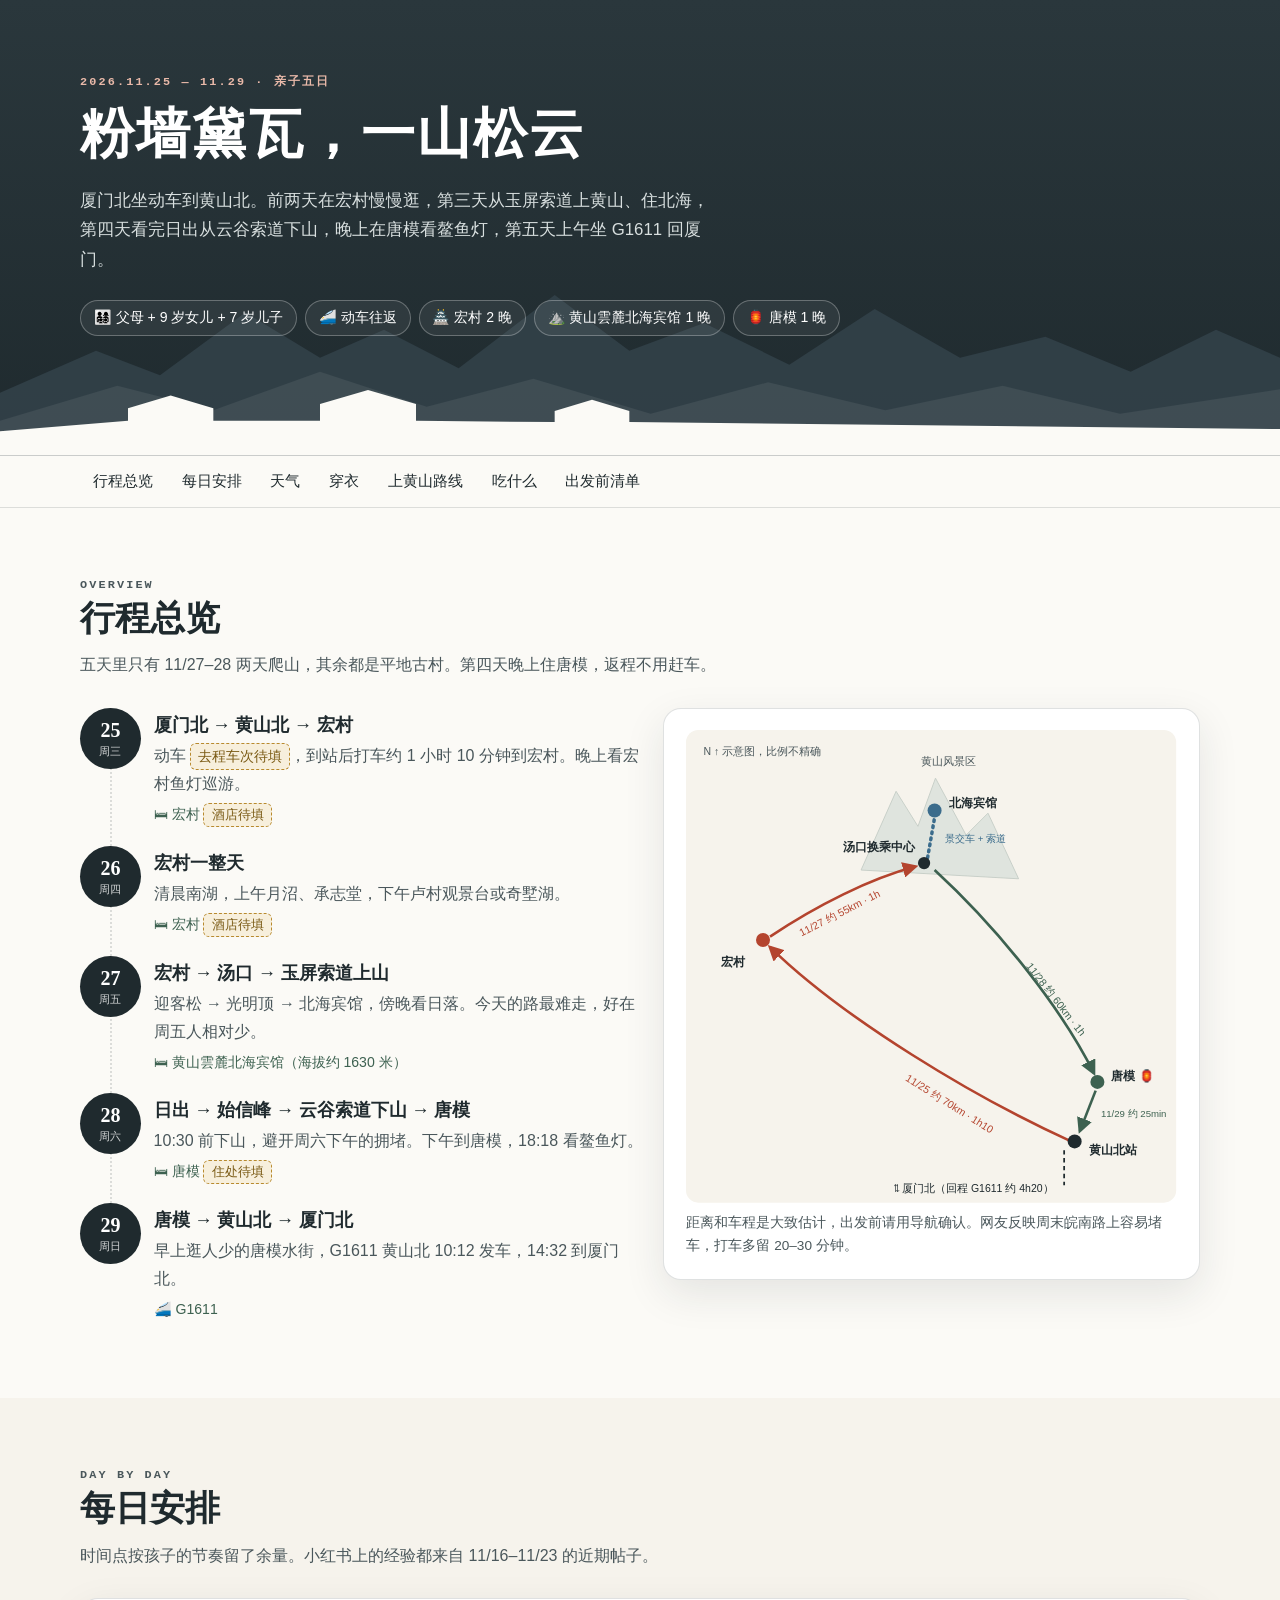
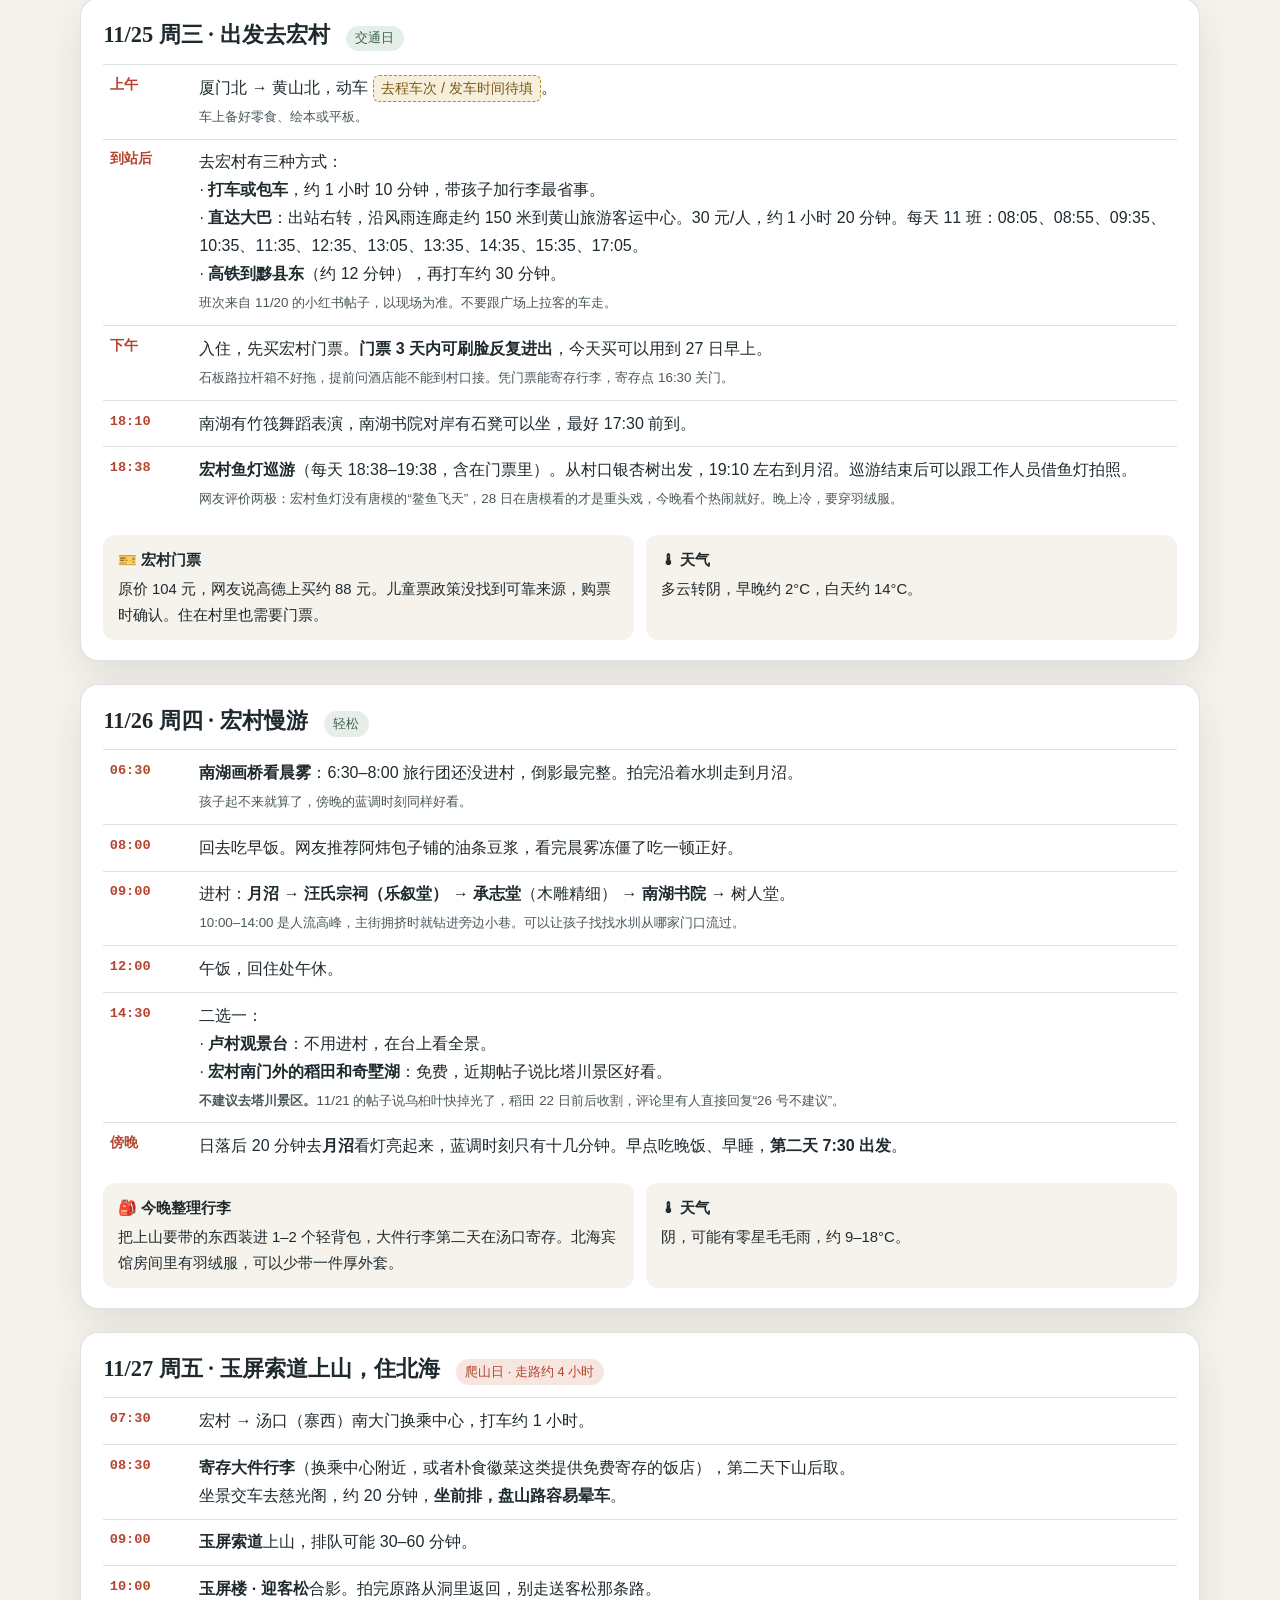
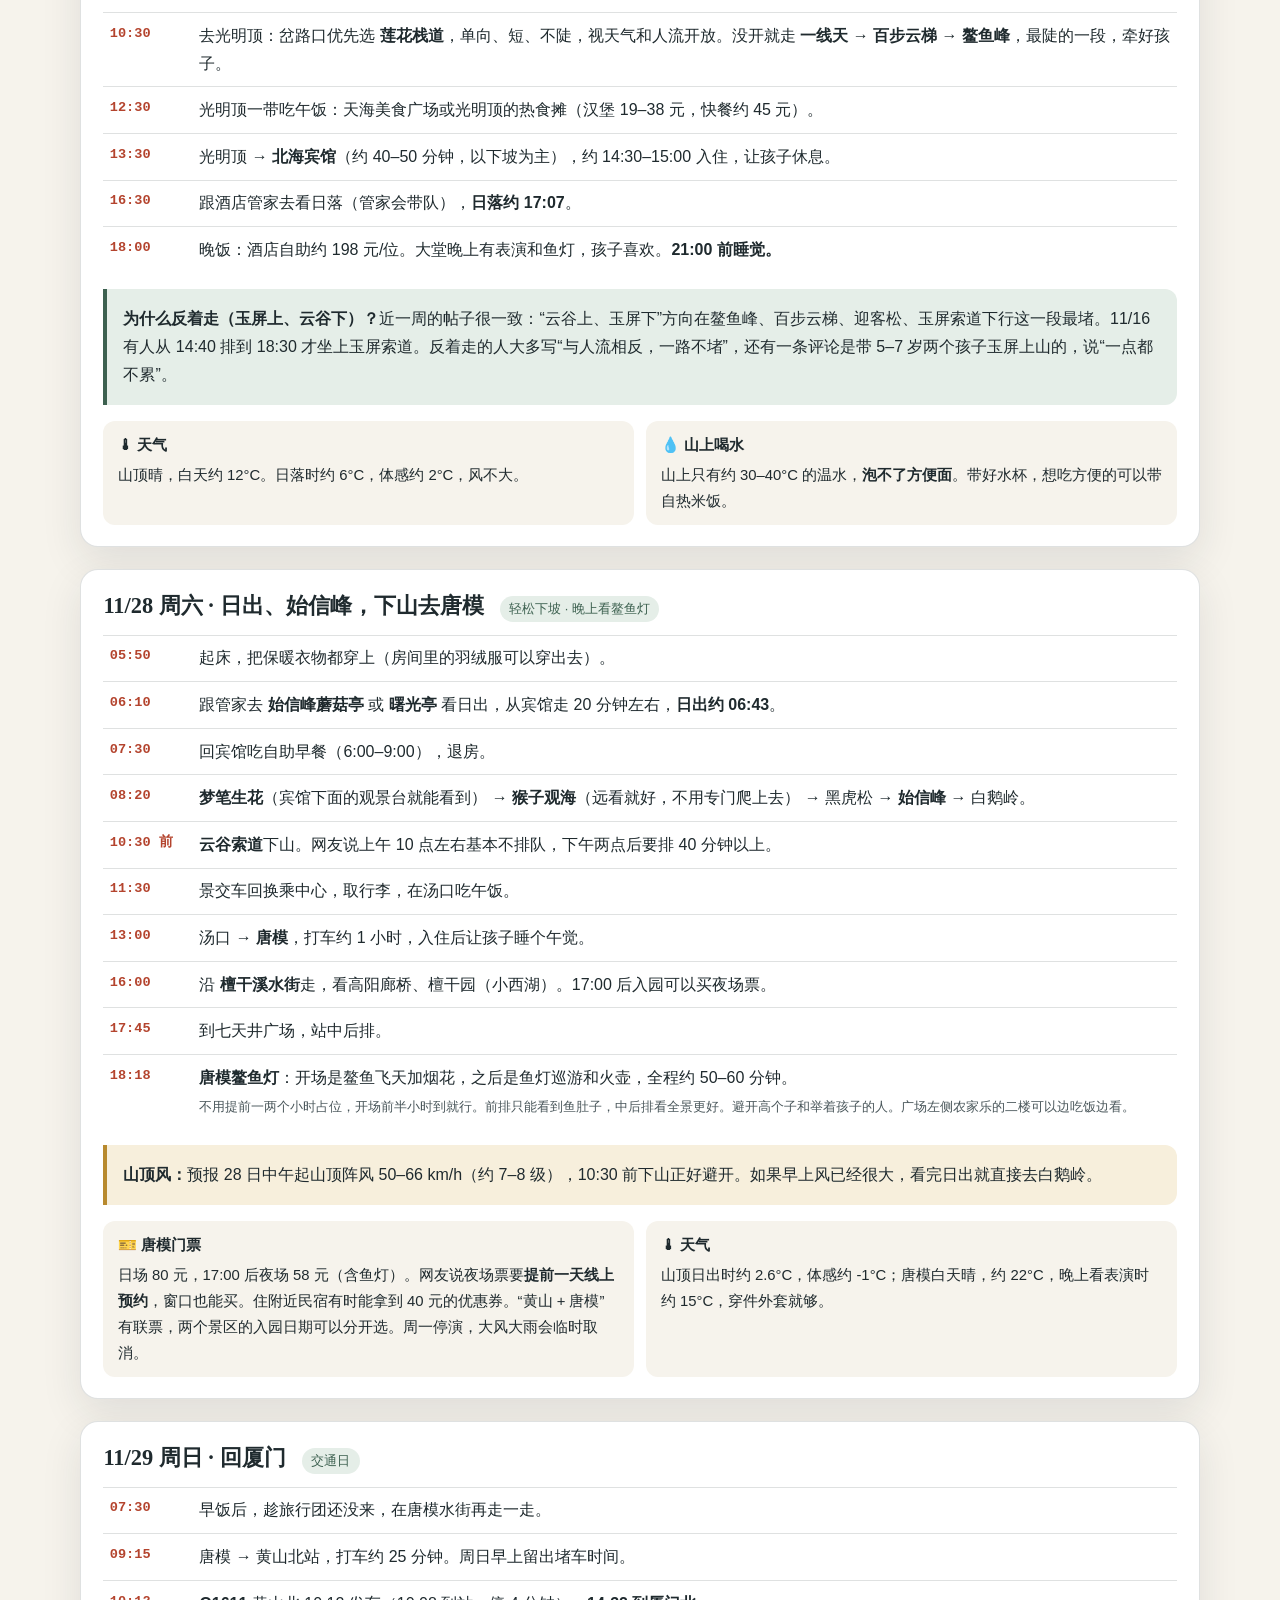
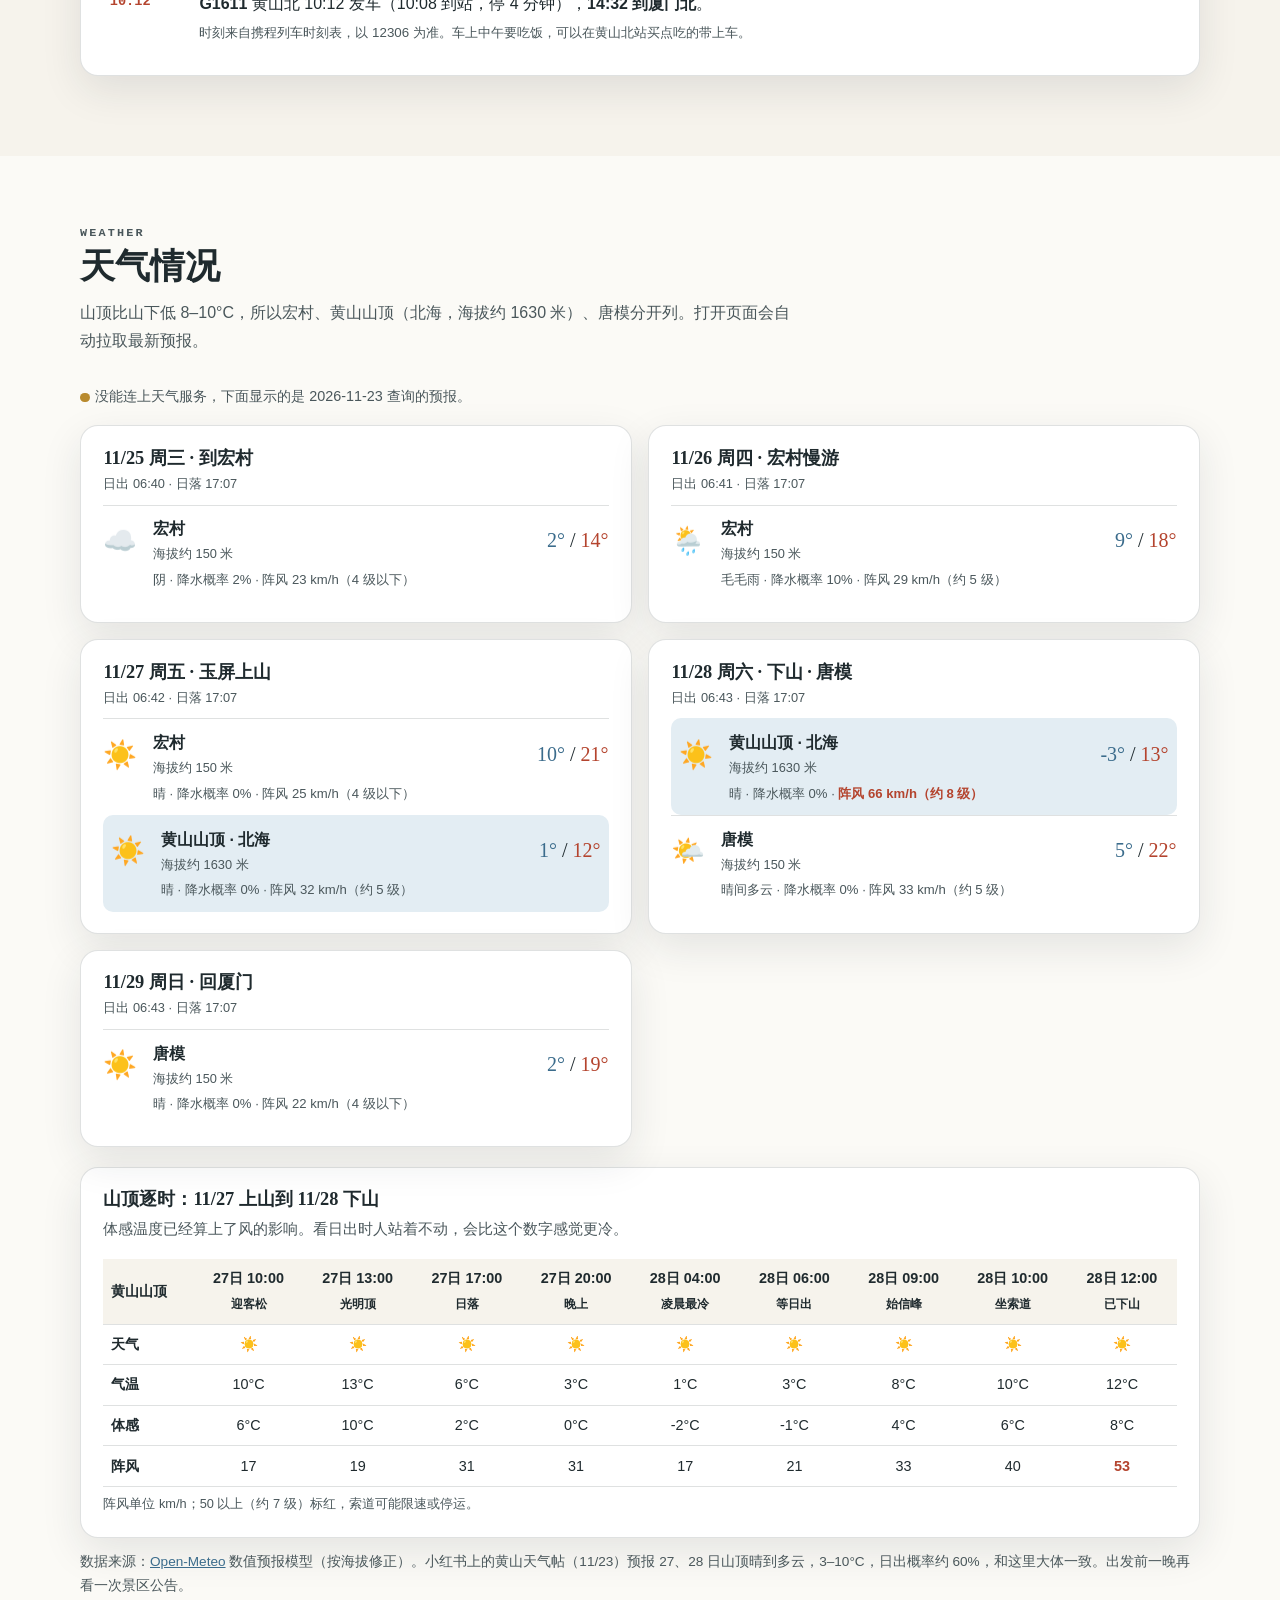
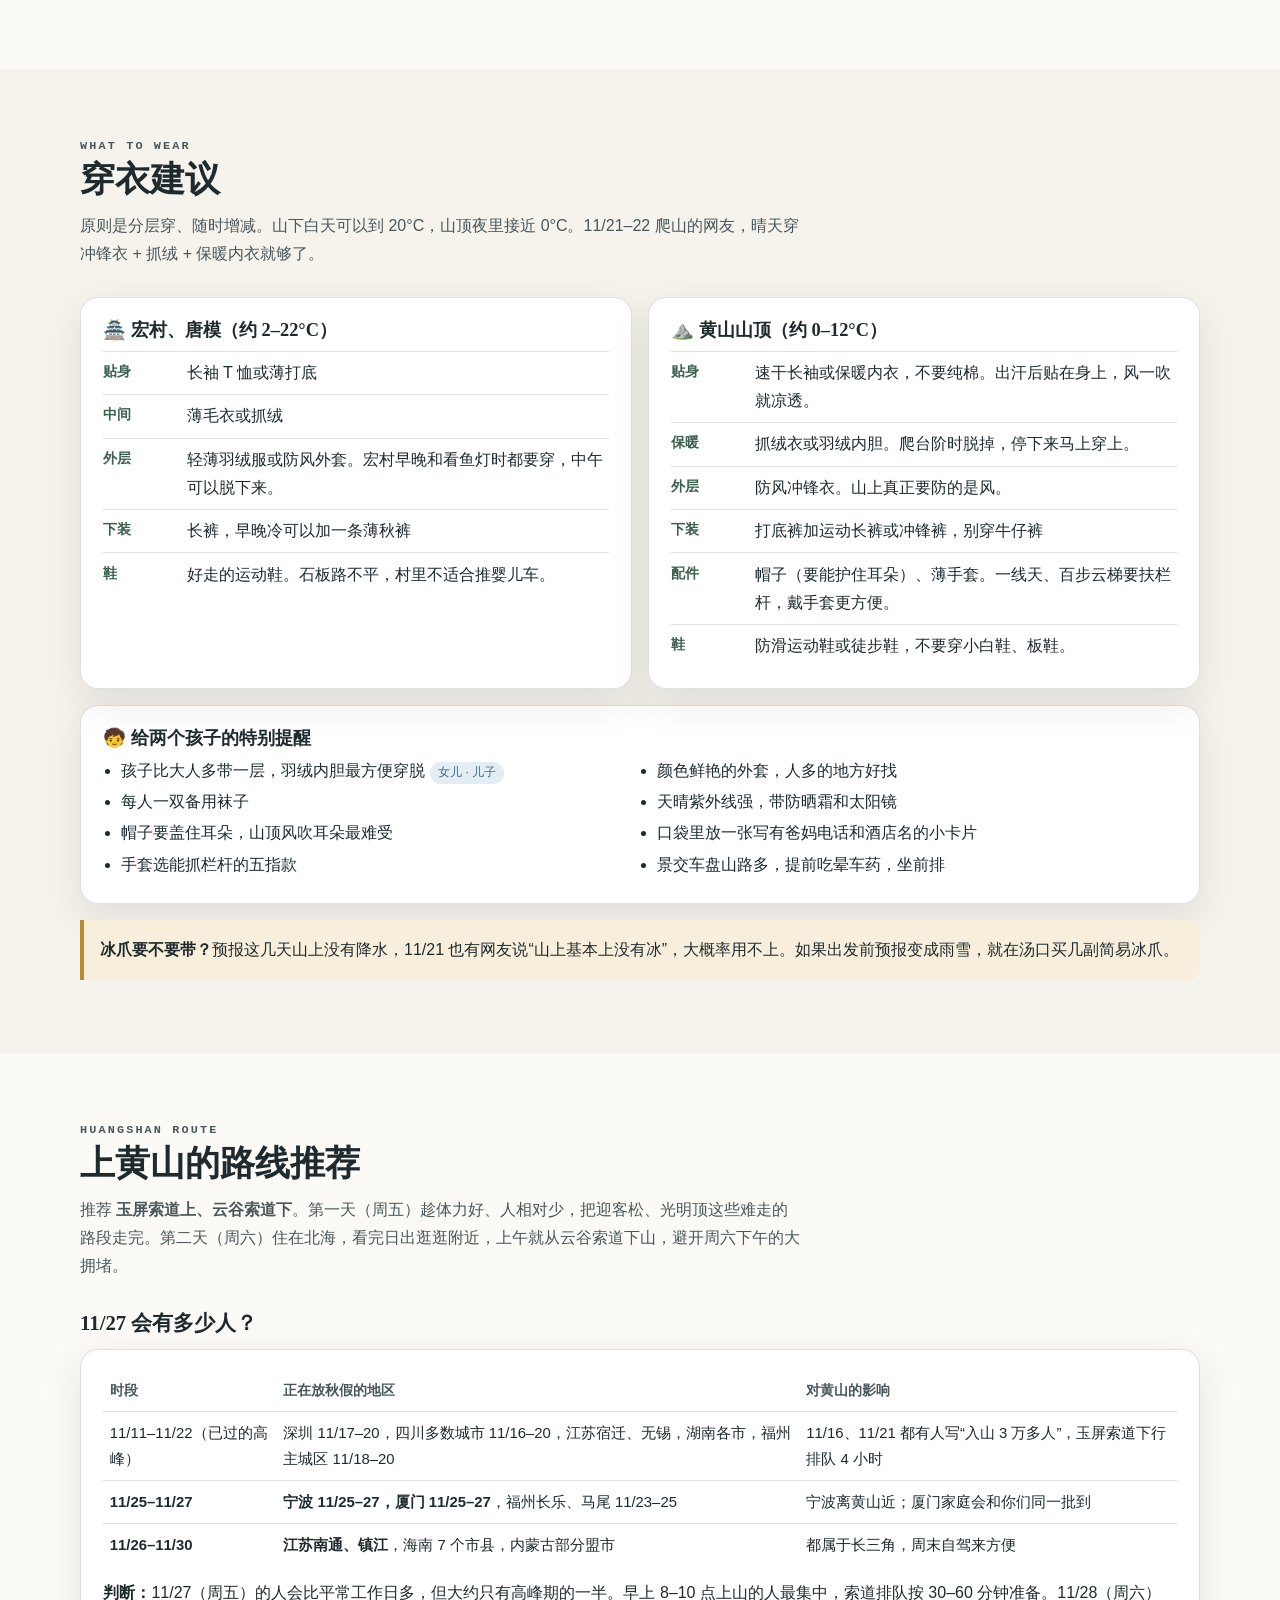
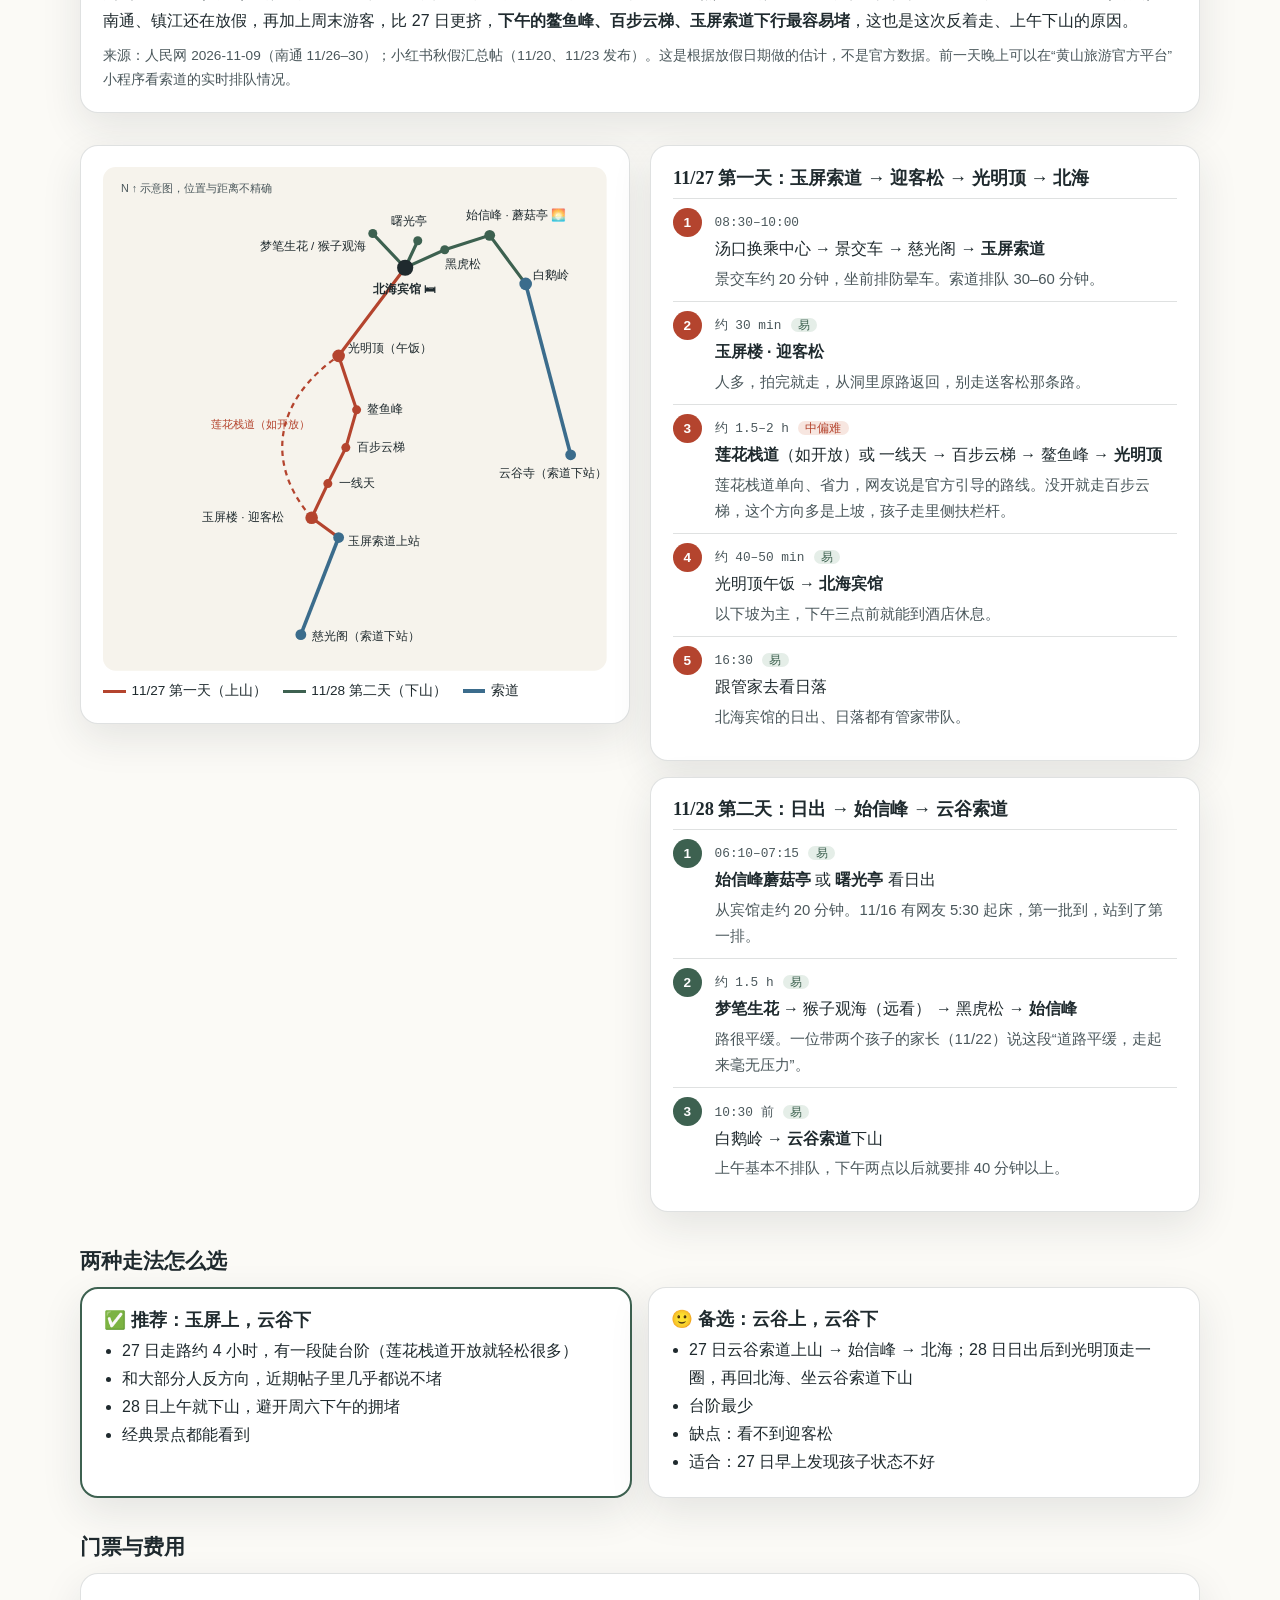
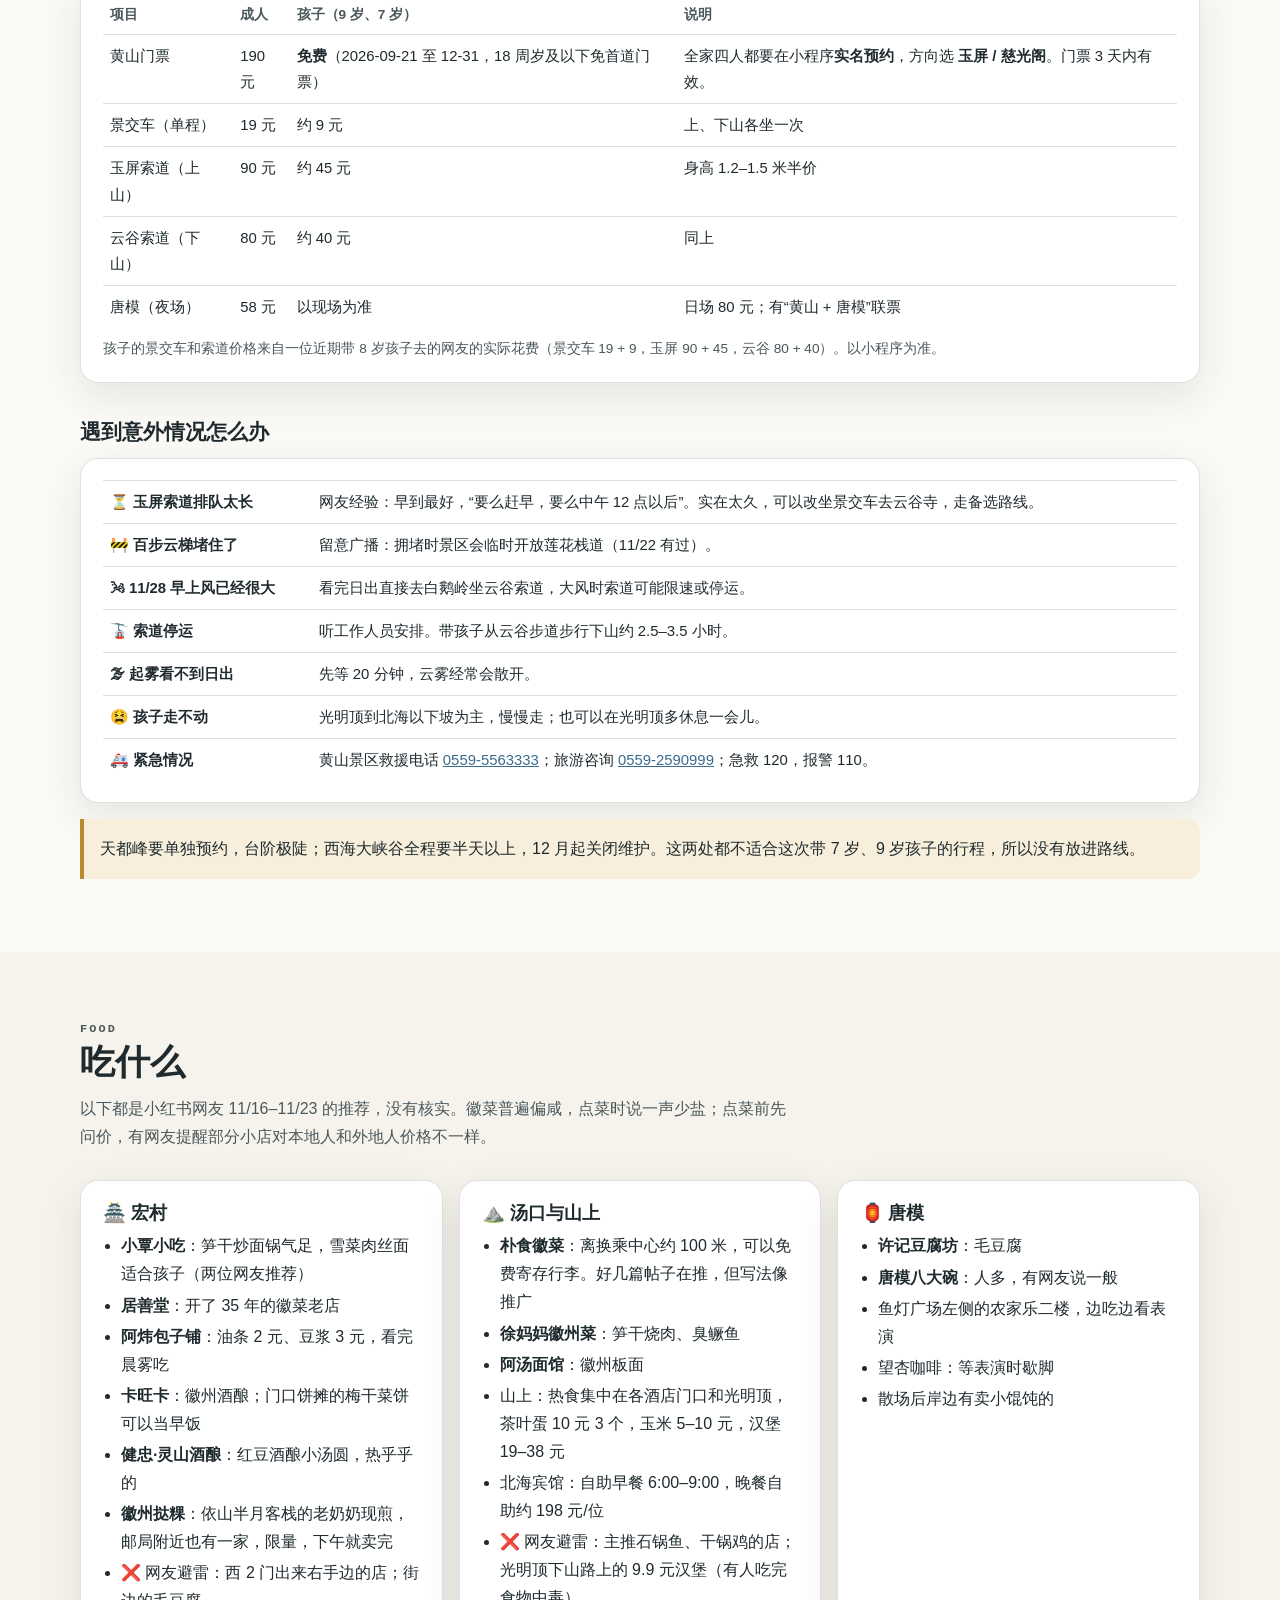
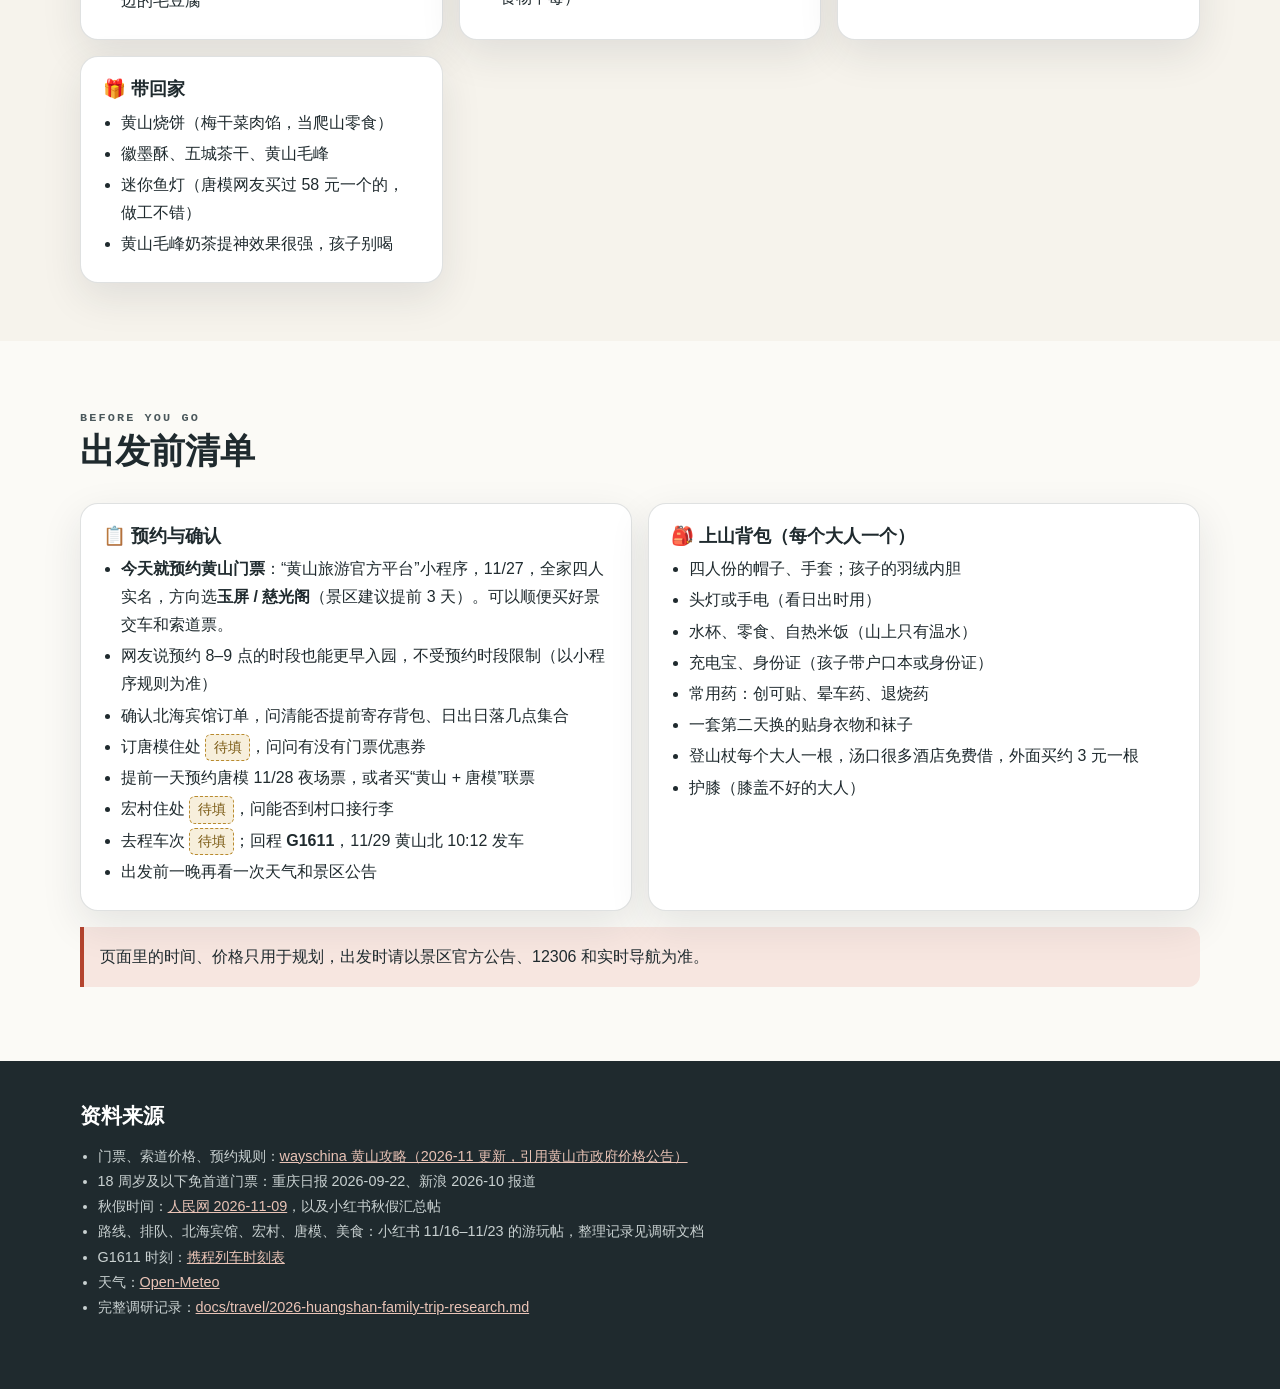
==== commit fbdd4f1f: "feat: reverse Huangshan route, add Tangmo night, food, crowd and G1611 return" ====
--- a/index.html
+++ b/index.html
@@ -3,9 +3,9 @@
 <head>
   <meta charset="utf-8">
   <meta name="viewport" content="width=device-width, initial-scale=1">
-  <meta name="description" content="2026年11月25日至28日 厦门—宏村—黄山—唐模 四日亲子行程：逐日安排、天气、穿衣建议与上黄山路线。">
+  <meta name="description" content="2026年11月25日至29日 厦门—宏村—黄山—唐模 五日亲子行程：逐日安排、天气、穿衣建议与上黄山路线。">
   <meta name="theme-color" content="#1f2a2e">
-  <title>粉墙黛瓦，一山松云｜2026-11 宏村·黄山·唐模亲子四日行</title>
+  <title>粉墙黛瓦，一山松云｜2026-11 宏村·黄山·唐模亲子五日行</title>
   <style>
     :root {
       --ink: #1f2a2e;
@@ -265,14 +265,15 @@
     <path d="M0 300 L0 265 L120 250 L120 232 L160 214 L200 232 L200 250 L300 250 L300 226 L345 206 L390 226 L390 250 L520 252 L520 236 L555 220 L590 236 L590 252 L1200 262 L1200 300 Z" fill="#fbfaf6"/>
   </svg>
   <div class="shell hero-inner">
-    <p class="eyebrow">2026.11.25 — 11.28 · 亲子四日</p>
+    <p class="eyebrow">2026.11.25 — 11.29 · 亲子五日</p>
     <h1>粉墙黛瓦，一山松云</h1>
-    <p class="lede">厦门北坐动车到黄山北。前两天在宏村慢慢逛，第三天坐索道上黄山、住北海，看日落日出，第四天经迎客松下山，最后在唐模水街收尾后回厦门。</p>
+    <p class="lede">厦门北坐动车到黄山北。前两天在宏村慢慢逛，第三天从玉屏索道上黄山、住北海，第四天看完日出从云谷索道下山，晚上在唐模看鳌鱼灯，第五天上午坐 G1611 回厦门。</p>
     <ul class="chips">
       <li>👨‍👩‍👧‍👦 父母 + 9 岁女儿 + 7 岁儿子</li>
       <li>🚄 动车往返</li>
       <li>🏯 宏村 2 晚</li>
       <li>⛰️ 黄山雲麓北海宾馆 1 晚</li>
+      <li>🏮 唐模 1 晚</li>
     </ul>
   </div>
 </header>
@@ -284,6 +285,7 @@
     <li><a href="#weather">天气</a></li>
     <li><a href="#clothing">穿衣</a></li>
     <li><a href="#huangshan">上黄山路线</a></li>
+    <li><a href="#food">吃什么</a></li>
     <li><a href="#tips">出发前清单</a></li>
   </ul>
 </nav>
@@ -296,33 +298,39 @@
     <div class="section-head">
       <p class="eyebrow">OVERVIEW</p>
       <h2>行程总览</h2>
-      <p>四天里只有 11/27–28 两天爬山，其余都是平地古村。车程最长的一段是厦门到黄山的动车。</p>
+      <p>五天里只有 11/27–28 两天爬山，其余都是平地古村。第四天晚上住唐模，返程不用赶车。</p>
     </div>
     <div class="overview">
       <ol class="timeline">
         <li>
           <span class="date"><span><b>25</b><small>周三</small></span></span>
           <h3>厦门北 → 黄山北 → 宏村</h3>
-          <p>动车 <span class="placeholder">车次待填</span>，到站后打车约 1 小时到宏村。傍晚月沼、南湖散步。</p>
+          <p>动车 <span class="placeholder">去程车次待填</span>，到站后打车约 1 小时 10 分钟到宏村。晚上看宏村鱼灯巡游。</p>
           <p class="sleep">🛏 宏村 <span class="placeholder">酒店待填</span></p>
         </li>
         <li>
           <span class="date"><span><b>26</b><small>周四</small></span></span>
           <h3>宏村一整天</h3>
-          <p>清晨南湖，上午进村看月沼、承志堂，下午可选卢村木雕楼或塔川。</p>
+          <p>清晨南湖，上午月沼、承志堂，下午卢村观景台或奇墅湖。</p>
           <p class="sleep">🛏 宏村 <span class="placeholder">酒店待填</span></p>
         </li>
         <li>
           <span class="date"><span><b>27</b><small>周五</small></span></span>
-          <h3>宏村 → 汤口 → 云谷索道上山</h3>
-          <p>始信峰、北海一带轻松走，傍晚去排云亭看日落。</p>
+          <h3>宏村 → 汤口 → 玉屏索道上山</h3>
+          <p>迎客松 → 光明顶 → 北海宾馆，傍晚看日落。今天的路最难走，好在周五人相对少。</p>
           <p class="sleep">🛏 黄山雲麓北海宾馆（海拔约 1630 米）</p>
         </li>
         <li>
           <span class="date"><span><b>28</b><small>周六</small></span></span>
-          <h3>日出 → 光明顶 → 迎客松 → 玉屏索道下山 → 唐模 → 回厦门</h3>
-          <p>中午前下到山下，下午逛唐模，傍晚从黄山北坐动车回厦门。</p>
-          <p class="sleep">🚄 动车 <span class="placeholder">车次待填</span></p>
+          <h3>日出 → 始信峰 → 云谷索道下山 → 唐模</h3>
+          <p>10:30 前下山，避开周六下午的拥堵。下午到唐模，18:18 看鳌鱼灯。</p>
+          <p class="sleep">🛏 唐模 <span class="placeholder">住处待填</span></p>
+        </li>
+        <li>
+          <span class="date"><span><b>29</b><small>周日</small></span></span>
+          <h3>唐模 → 黄山北 → 厦门北</h3>
+          <p>早上逛人少的唐模水街，G1611 黄山北 10:12 发车，14:32 到厦门北。</p>
+          <p class="sleep">🚄 G1611</p>
         </li>
       </ol>
 
@@ -338,39 +346,32 @@
             </marker>
           </defs>
           <rect x="0" y="0" width="560" height="540" rx="14" fill="#f6f3ec"/>
-          <!-- mountains -->
           <g fill="#dfe4de" stroke="#c4ccc5">
             <path d="M200 160 L240 70 L265 110 L285 55 L320 120 L345 95 L380 170 Z"/>
           </g>
           <text x="300" y="40" text-anchor="middle" font-size="13" fill="#4a575b">黄山风景区</text>
-          <!-- day 25: 黄山北 -> 宏村 -->
           <path d="M440 470 C 330 420, 180 330, 96 248" fill="none" stroke="#b4442e" stroke-width="3" marker-end="url(#arr)"/>
           <text x="250" y="400" font-size="12" fill="#b4442e" transform="rotate(32 250 400)">11/25 约 70km · 1h10</text>
-          <!-- day 27: 宏村 -> 汤口 -->
           <path d="M96 236 C 150 200, 210 170, 262 156" fill="none" stroke="#b4442e" stroke-width="3" marker-end="url(#arr)"/>
           <text x="132" y="236" font-size="12" fill="#b4442e" transform="rotate(-27 132 236)">11/27 约 55km · 1h</text>
-          <!-- 汤口 -> 北海 -->
           <path d="M276 146 L284 100" fill="none" stroke="#3b6c8c" stroke-width="4" stroke-dasharray="2 5" stroke-linecap="round"/>
           <text x="296" y="128" font-size="11" fill="#3b6c8c">景交车 + 索道</text>
-          <!-- day 28: 汤口 -> 唐模 -> 黄山北 -->
           <path d="M284 160 C 360 230, 430 320, 466 392" fill="none" stroke="#3d6150" stroke-width="3" marker-end="url(#arrG)"/>
           <text x="388" y="270" font-size="12" fill="#3d6150" transform="rotate(52 388 270)">11/28 约 60km · 1h</text>
           <path d="M468 412 L450 458" fill="none" stroke="#3d6150" stroke-width="3" marker-end="url(#arrG)"/>
-          <text x="474" y="442" font-size="11" fill="#3d6150">约 15km · 25min</text>
-          <!-- Xiamen -->
+          <text x="474" y="442" font-size="11" fill="#3d6150">11/29 约 25min</text>
           <path d="M432 480 L432 520" stroke="#1f2a2e" stroke-width="2" stroke-dasharray="5 4"/>
-          <text x="420" y="528" font-size="12" text-anchor="end" fill="#1f2a2e">⇅ 厦门北（动车，用时以 12306 为准）</text>
-          <!-- nodes -->
+          <text x="420" y="528" font-size="12" text-anchor="end" fill="#1f2a2e">⇅ 厦门北（回程 G1611 约 4h20）</text>
           <g font-size="14" font-weight="600" fill="#1f2a2e">
             <circle cx="88" cy="240" r="8" fill="#b4442e"/><text x="40" y="270">宏村</text>
             <circle cx="272" cy="152" r="7" fill="#1f2a2e"/><text x="262" y="138" text-anchor="end">汤口换乘中心</text>
             <circle cx="284" cy="92" r="8" fill="#3b6c8c"/><text x="300" y="88">北海宾馆</text>
-            <circle cx="470" cy="402" r="8" fill="#3d6150"/><text x="486" y="400">唐模</text>
+            <circle cx="470" cy="402" r="8" fill="#3d6150"/><text x="486" y="400">唐模 🏮</text>
             <circle cx="444" cy="470" r="8" fill="#1f2a2e"/><text x="460" y="484">黄山北站</text>
           </g>
           <text x="20" y="28" font-size="12" fill="#4a575b">N ↑ 示意图，比例不精确</text>
         </svg>
-        <figcaption>距离和车程是大致估计，出发前请用导航确认。从宏村、汤口、唐模之间移动，一家四口带行李，打车或包车最省事。</figcaption>
+        <figcaption>距离和车程是大致估计，出发前请用导航确认。网友反映周末皖南路上容易堵车，打车多留 20–30 分钟。</figcaption>
       </figure>
     </div>
   </div>
@@ -382,7 +383,7 @@
     <div class="section-head">
       <p class="eyebrow">DAY BY DAY</p>
       <h2>每日安排</h2>
-      <p>时间点按孩子的节奏留了余量。动车车次确定后，第一天和最后一天的时间请据此调整。</p>
+      <p>时间点按孩子的节奏留了余量。小红书上的经验都来自 11/16–11/23 的近期帖子。</p>
     </div>
 
     <!-- Day 1 -->
@@ -392,14 +393,15 @@
         <span class="tag">交通日</span>
       </div>
       <table class="schedule">
-        <tr><th>上午</th><td>厦门北 → 黄山北，动车 <span class="placeholder">去程车次 / 发车时间待填</span>。<br><small>车上备好零食、绘本或平板，孩子能安静坐几个小时。</small></td></tr>
-        <tr><th>到站后</th><td>黄山北站 → 宏村，打车或预约包车约 1 小时 10 分钟。<br><small>也有到宏村的旅游直通车（约 90 分钟、约 30 元/人，末班约 17:30，携程游记说法），带两个孩子加行李不推荐。</small></td></tr>
-        <tr><th>傍晚</th><td>入住后，到 <b>南湖</b> 和 <b>月沼</b> 散步，看灯亮起来、倒影映在水里。<br><small>宏村石板路多，拉杆箱不好拖，可以先问酒店能否到村口接行李。</small></td></tr>
-        <tr><th>晚饭</th><td>徽菜入门：毛豆腐、臭鳜鱼（味道重，孩子可能不爱）、笋干烧肉、石鸡（注意是否野生）。给孩子点一份蒸蛋或青菜。</td></tr>
+        <tr><th>上午</th><td>厦门北 → 黄山北，动车 <span class="placeholder">去程车次 / 发车时间待填</span>。<br><small>车上备好零食、绘本或平板。</small></td></tr>
+        <tr><th>到站后</th><td>去宏村有三种方式：<br>· <b>打车或包车</b>，约 1 小时 10 分钟，带孩子加行李最省事。<br>· <b>直达大巴</b>：出站右转，沿风雨连廊走约 150 米到黄山旅游客运中心。30 元/人，约 1 小时 20 分钟。每天 11 班：08:05、08:55、09:35、10:35、11:35、12:35、13:05、13:35、14:35、15:35、17:05。<br>· <b>高铁到黟县东</b>（约 12 分钟），再打车约 30 分钟。<br><small>班次来自 11/20 的小红书帖子，以现场为准。不要跟广场上拉客的车走。</small></td></tr>
+        <tr><th>下午</th><td>入住，先买宏村门票。<b>门票 3 天内可刷脸反复进出</b>，今天买可以用到 27 日早上。<br><small>石板路拉杆箱不好拖，提前问酒店能不能到村口接。凭门票能寄存行李，寄存点 16:30 关门。</small></td></tr>
+        <tr><th>18:10</th><td>南湖有竹筏舞蹈表演，南湖书院对岸有石凳可以坐，最好 17:30 前到。</td></tr>
+        <tr><th>18:38</th><td><b>宏村鱼灯巡游</b>（每天 18:38–19:38，含在门票里）。从村口银杏树出发，19:10 左右到月沼。巡游结束后可以跟工作人员借鱼灯拍照。<br><small>网友评价两极：宏村鱼灯没有唐模的“鳌鱼飞天”，28 日在唐模看的才是重头戏，今晚看个热闹就好。晚上冷，要穿羽绒服。</small></td></tr>
       </table>
       <div class="day-extra">
-        <div><h4>🎫 宏村门票</h4>携程标价 104 元，优惠后约 94 元起；游记称 3 天内可多次进出。儿童政策没找到可靠来源，购票时确认。住在村里也需要门票。</div>
-        <div><h4>🌡 天气</h4>11/25 多云转阴，早晚约 2°C，白天约 14°C。到站时就要穿外套。</div>
+        <div><h4>🎫 宏村门票</h4>原价 104 元，网友说高德上买约 88 元。儿童票政策没找到可靠来源，购票时确认。住在村里也需要门票。</div>
+        <div><h4>🌡 天气</h4>多云转阴，早晚约 2°C，白天约 14°C。</div>
       </div>
     </article>
 
@@ -410,65 +412,83 @@
         <span class="tag">轻松</span>
       </div>
       <table class="schedule">
-        <tr><th>07:00</th><td><b>南湖晨雾</b>：起个早去南湖，游客少、水面平静，最容易拍到倒影。<br><small>孩子起不来就放到傍晚，不必勉强。</small></td></tr>
-        <tr><th>08:30</th><td>早饭后进村：<b>月沼</b> → <b>汪氏宗祠（乐叙堂）</b> → <b>承志堂</b>（木雕精细，被称为“民间故宫”） → <b>南湖书院</b>。<br><small>可以让孩子找一找水圳从哪家门口流过，宏村的“牛形村落”水系很适合讲给孩子听。</small></td></tr>
-        <tr><th>12:00</th><td>午饭，回酒店午休。</td></tr>
-        <tr><th>14:30</th><td>二选一（打车 5–10 分钟）：<br>· <b>卢村木雕楼</b>：近，看一整栋楼的木雕。<br>· <b>塔川</b>：秋色出名，但 11 月下旬乌桕叶可能已经掉得差不多，去之前看一眼近期照片再决定。</td></tr>
-        <tr><th>16:30</th><td>回宏村，买点黄山烧饼当第二天上山的零食。早点吃晚饭、早点睡，<b>第二天 7:30 出发</b>。</td></tr>
+        <tr><th>06:30</th><td><b>南湖画桥看晨雾</b>：6:30–8:00 旅行团还没进村，倒影最完整。拍完沿着水圳走到月沼。<br><small>孩子起不来就算了，傍晚的蓝调时刻同样好看。</small></td></tr>
+        <tr><th>08:00</th><td>回去吃早饭。网友推荐阿炜包子铺的油条豆浆，看完晨雾冻僵了吃一顿正好。</td></tr>
+        <tr><th>09:00</th><td>进村：<b>月沼</b> → <b>汪氏宗祠（乐叙堂）</b> → <b>承志堂</b>（木雕精细） → <b>南湖书院</b> → 树人堂。<br><small>10:00–14:00 是人流高峰，主街拥挤时就钻进旁边小巷。可以让孩子找找水圳从哪家门口流过。</small></td></tr>
+        <tr><th>12:00</th><td>午饭，回住处午休。</td></tr>
+        <tr><th>14:30</th><td>二选一：<br>· <b>卢村观景台</b>：不用进村，在台上看全景。<br>· <b>宏村南门外的稻田和奇墅湖</b>：免费，近期帖子说比塔川景区好看。<br><small><b>不建议去塔川景区。</b>11/21 的帖子说乌桕叶快掉光了，稻田 22 日前后收割，评论里有人直接回复“26 号不建议”。</small></td></tr>
+        <tr><th>傍晚</th><td>日落后 20 分钟去<b>月沼</b>看灯亮起来，蓝调时刻只有十几分钟。早点吃晚饭、早睡，<b>第二天 7:30 出发</b>。</td></tr>
       </table>
       <div class="day-extra">
-        <div><h4>🎒 今晚整理行李</h4>把上山要带的东西装进 1–2 个轻背包（见“穿衣”和“出发前清单”），大件行李第二天寄存在山下。</div>
-        <div><h4>🌡 天气</h4>11/26 阴，可能有零星毛毛雨（降水概率约 6%），约 9–18°C。带把折叠伞就够。</div>
+        <div><h4>🎒 今晚整理行李</h4>把上山要带的东西装进 1–2 个轻背包，大件行李第二天在汤口寄存。北海宾馆房间里有羽绒服，可以少带一件厚外套。</div>
+        <div><h4>🌡 天气</h4>阴，可能有零星毛毛雨，约 9–18°C。</div>
       </div>
     </article>
 
     <!-- Day 3 -->
     <article class="card day" id="d3">
       <div class="day-head">
-        <h3>11/27 周五 · 上黄山，住北海</h3>
-        <span class="tag hard">爬山日 · 走路约 3–4 小时</span>
+        <h3>11/27 周五 · 玉屏索道上山，住北海</h3>
+        <span class="tag hard">爬山日 · 走路约 4 小时</span>
       </div>
       <table class="schedule">
-        <tr><th>07:30</th><td>宏村 → 汤口（寨西）换乘中心，打车约 1 小时。</td></tr>
-        <tr><th>08:40</th><td><b>寄存大件行李</b>，第二天下山从同一个换乘中心出来再取。检票坐景交车去云谷寺（约 20–30 分钟）。</td></tr>
-        <tr><th>09:30</th><td><b>云谷索道</b>上山到白鹅岭（约 10 分钟）。</td></tr>
-        <tr><th>10:00</th><td>白鹅岭 → <b>始信峰</b>环线（黑虎松、连理松、始信峰）→ 北海宾馆，约 1.5–2 小时。</td></tr>
-        <tr><th>12:00</th><td>到北海宾馆寄存背包、吃午饭，能提前入住就让孩子睡个午觉。</td></tr>
-        <tr><th>14:30</th><td>附近短走：<b>清凉台</b>、<b>狮子峰</b>、<b>猴子观海</b>，往返约 1 小时。</td></tr>
-        <tr><th>15:50</th><td>出发经西海饭店去 <b>排云亭</b>看日落（单程约 50 分钟），<b>日落约 17:07</b>。</td></tr>
-        <tr><th>17:20</th><td>打开头灯回宾馆（约 50 分钟）、吃晚饭，<b>21:00 前睡觉</b>。</td></tr>
+        <tr><th>07:30</th><td>宏村 → 汤口（寨西）南大门换乘中心，打车约 1 小时。</td></tr>
+        <tr><th>08:30</th><td><b>寄存大件行李</b>（换乘中心附近，或者朴食徽菜这类提供免费寄存的饭店），第二天下山后取。<br>坐景交车去慈光阁，约 20 分钟，<b>坐前排，盘山路容易晕车</b>。</td></tr>
+        <tr><th>09:00</th><td><b>玉屏索道</b>上山，排队可能 30–60 分钟。</td></tr>
+        <tr><th>10:00</th><td><b>玉屏楼 · 迎客松</b>合影。拍完原路从洞里返回，别走送客松那条路。</td></tr>
+        <tr><th>10:30</th><td>去光明顶：岔路口优先选 <b>莲花栈道</b>，单向、短、不陡，视天气和人流开放。没开就走 <b>一线天 → 百步云梯 → 鳌鱼峰</b>，最陡的一段，牵好孩子。</td></tr>
+        <tr><th>12:30</th><td>光明顶一带吃午饭：天海美食广场或光明顶的热食摊（汉堡 19–38 元，快餐约 45 元）。</td></tr>
+        <tr><th>13:30</th><td>光明顶 → <b>北海宾馆</b>（约 40–50 分钟，以下坡为主），约 14:30–15:00 入住，让孩子休息。</td></tr>
+        <tr><th>16:30</th><td>跟酒店管家去看日落（管家会带队），<b>日落约 17:07</b>。</td></tr>
+        <tr><th>18:00</th><td>晚饭：酒店自助约 198 元/位。大堂晚上有表演和鱼灯，孩子喜欢。<b>21:00 前睡觉。</b></td></tr>
       </table>
+      <div class="note good">
+        <p><b>为什么反着走（玉屏上、云谷下）？</b>近一周的帖子很一致：“云谷上、玉屏下”方向在鳌鱼峰、百步云梯、迎客松、玉屏索道下行这一段最堵。11/16 有人从 14:40 排到 18:30 才坐上玉屏索道。反着走的人大多写“与人流相反，一路不堵”，还有一条评论是带 5–7 岁两个孩子玉屏上山的，说“一点都不累”。</p>
+      </div>
       <div class="day-extra">
-        <div><h4>🌇 日落去不去</h4>孩子下午已经累了，就不去排云亭，在宾馆附近的清凉台一带看看晚霞，第二天日出才是重点。</div>
-        <div><h4>🌡 天气</h4>山顶晴，白天约 12°C，日落时降到约 6°C，体感约 2°C。</div>
+        <div><h4>🌡 天气</h4>山顶晴，白天约 12°C。日落时约 6°C，体感约 2°C，风不大。</div>
+        <div><h4>💧 山上喝水</h4>山上只有约 30–40°C 的温水，<b>泡不了方便面</b>。带好水杯，想吃方便的可以带自热米饭。</div>
       </div>
     </article>
 
     <!-- Day 4 -->
     <article class="card day" id="d4">
       <div class="day-head">
-        <h3>11/28 周六 · 日出、迎客松、唐模，回厦门</h3>
-        <span class="tag hard">爬山日 · 中午前下山</span>
+        <h3>11/28 周六 · 日出、始信峰，下山去唐模</h3>
+        <span class="tag">轻松下坡 · 晚上看鳌鱼灯</span>
       </div>
       <table class="schedule">
-        <tr><th>05:50</th><td>起床，把所有保暖衣物都穿上。</td></tr>
-        <tr><th>06:15</th><td>去 <b>曙光亭</b>（约 5 分钟）或 <b>清凉台</b>（约 15 分钟）等日出，<b>日出约 06:43</b>。宾馆前台头天晚上会告诉你第二天的日出时间。</td></tr>
-        <tr><th>07:30</th><td>回宾馆吃早饭、退房。</td></tr>
-        <tr><th>08:15</th><td>北海 → <b>光明顶</b>（约 40–50 分钟）。</td></tr>
-        <tr><th>09:15</th><td>光明顶 → 鳌鱼峰 → 百步云梯 → 一线天 → <b>玉屏楼 · 迎客松</b>（约 2 小时）。</td></tr>
-        <tr><th>11:30</th><td>拍完迎客松，<b>玉屏索道</b>下山。<b>周六排队可能要 30–60 分钟。</b></td></tr>
-        <tr><th>12:30</th><td>慈光阁 → 景交车回换乘中心，取行李，在汤口吃午饭。</td></tr>
-        <tr><th>14:00</th><td>汤口 → <b>唐模</b>，打车约 1 小时。</td></tr>
-        <tr><th>15:00</th><td>唐模：沿 <b>檀干溪水街</b>走，看 <b>高阳廊桥</b>、<b>檀干园（小西湖）</b>、<b>同胞翰林坊</b>，约 2 小时。</td></tr>
-        <tr><th>17:00</th><td>唐模 → 黄山北站（约 25 分钟），坐回程动车 <span class="placeholder">回程车次待填</span>。<br><small>建议买 18:00 以后发车的车次；如果车次比较早，就缩短或取消唐模。</small></td></tr>
+        <tr><th>05:50</th><td>起床，把保暖衣物都穿上（房间里的羽绒服可以穿出去）。</td></tr>
+        <tr><th>06:10</th><td>跟管家去 <b>始信峰蘑菇亭</b> 或 <b>曙光亭</b> 看日出，从宾馆走 20 分钟左右，<b>日出约 06:43</b>。</td></tr>
+        <tr><th>07:30</th><td>回宾馆吃自助早餐（6:00–9:00），退房。</td></tr>
+        <tr><th>08:20</th><td><b>梦笔生花</b>（宾馆下面的观景台就能看到） → <b>猴子观海</b>（远看就好，不用专门爬上去） → 黑虎松 → <b>始信峰</b> → 白鹅岭。</td></tr>
+        <tr><th>10:30 前</th><td><b>云谷索道</b>下山。网友说上午 10 点左右基本不排队，下午两点后要排 40 分钟以上。</td></tr>
+        <tr><th>11:30</th><td>景交车回换乘中心，取行李，在汤口吃午饭。</td></tr>
+        <tr><th>13:00</th><td>汤口 → <b>唐模</b>，打车约 1 小时，入住后让孩子睡个午觉。</td></tr>
+        <tr><th>16:00</th><td>沿 <b>檀干溪水街</b>走，看高阳廊桥、檀干园（小西湖）。17:00 后入园可以买夜场票。</td></tr>
+        <tr><th>17:45</th><td>到七天井广场，站中后排。</td></tr>
+        <tr><th>18:18</th><td><b>唐模鳌鱼灯</b>：开场是鳌鱼飞天加烟花，之后是鱼灯巡游和火壶，全程约 50–60 分钟。<br><small>不用提前一两个小时占位，开场前半小时到就行。前排只能看到鱼肚子，中后排看全景更好。避开高个子和举着孩子的人。广场左侧农家乐的二楼可以边吃饭边看。</small></td></tr>
       </table>
-      <div class="note warn">
-        <p><b>⚠️ 11/28 下午山顶风大。</b>预报显示中午起山顶阵风 50–66 km/h（约 7–8 级），索道有可能限速或停运。所以行程安排 <b>12 点前上索道</b>。如果早上就发现风很大，改走下面“上黄山路线”里的轻松备选，直接从云谷索道下山。</p>
+      <div class="note">
+        <p><b>山顶风：</b>预报 28 日中午起山顶阵风 50–66 km/h（约 7–8 级），10:30 前下山正好避开。如果早上风已经很大，看完日出就直接去白鹅岭。</p>
       </div>
       <div class="day-extra">
-        <div><h4>🎫 唐模门票</h4>成人约 80 元（网上有优惠票），17:00 后有夜场票。儿童政策购票时确认。</div>
-        <div><h4>🌡 天气</h4>山顶日出时约 2.6°C、体感约 -1°C；唐模晴，下午约 20°C，温差很大，下山后就脱掉羽绒服。</div>
-      </div>
+        <div><h4>🎫 唐模门票</h4>日场 80 元，17:00 后夜场 58 元（含鱼灯）。网友说夜场票要<b>提前一天线上预约</b>，窗口也能买。住附近民宿有时能拿到 40 元的优惠券。“黄山 + 唐模”有联票，两个景区的入园日期可以分开选。周一停演，大风大雨会临时取消。</div>
+        <div><h4>🌡 天气</h4>山顶日出时约 2.6°C，体感约 -1°C；唐模白天晴，约 22°C，晚上看表演时约 15°C，穿件外套就够。</div>
+      </div>
+    </article>
+
+    <!-- Day 5 -->
+    <article class="card day" id="d5">
+      <div class="day-head">
+        <h3>11/29 周日 · 回厦门</h3>
+        <span class="tag">交通日</span>
+      </div>
+      <table class="schedule">
+        <tr><th>07:30</th><td>早饭后，趁旅行团还没来，在唐模水街再走一走。</td></tr>
+        <tr><th>09:15</th><td>唐模 → 黄山北站，打车约 25 分钟。周日早上留出堵车时间。</td></tr>
+        <tr><th>10:12</th><td><b>G1611</b> 黄山北 10:12 发车（10:08 到站，停 4 分钟），<b>14:32 到厦门北</b>。<br><small>时刻来自携程列车时刻表，以 12306 为准。车上中午要吃饭，可以在黄山北站买点吃的带上车。</small></td></tr>
+      </table>
     </article>
   </div>
 </section>
@@ -485,13 +505,13 @@
     <div class="grid" id="wxDays" style="grid-template-columns:repeat(auto-fit,minmax(min(100%,440px),1fr))"></div>
 
     <div class="card" style="margin-top:1.2rem">
-      <h3 style="font-size:1.15rem">山顶逐时：11/27 日落到 11/28 下山</h3>
-      <p style="margin:.3rem 0 0;color:var(--ink-soft);font-size:.92rem">体感温度把风吹的因素算进去了。看日出时人站着不动，会比这个数字感觉更冷。</p>
+      <h3 style="font-size:1.15rem">山顶逐时：11/27 上山到 11/28 下山</h3>
+      <p style="margin:.3rem 0 0;color:var(--ink-soft);font-size:.92rem">体感温度已经算上了风的影响。看日出时人站着不动，会比这个数字感觉更冷。</p>
       <div class="hourly-wrap">
         <table class="hourly" id="wxHourly"></table>
       </div>
     </div>
-    <p style="font-size:.85rem;color:var(--ink-soft);margin-top:.8rem">数据来源：<a href="https://open-meteo.com/" rel="noopener">Open-Meteo</a> 数值预报模型（按海拔修正）。山区天气变化快，出发前一晚再看一次中国天气网或景区公告。</p>
+    <p style="font-size:.85rem;color:var(--ink-soft);margin-top:.8rem">数据来源：<a href="https://open-meteo.com/" rel="noopener">Open-Meteo</a> 数值预报模型（按海拔修正）。小红书上的黄山天气帖（11/23）预报 27、28 日山顶晴到多云，3–10°C，日出概率约 60%，和这里大体一致。出发前一晚再看一次景区公告。</p>
   </div>
 </section>
 
@@ -501,7 +521,7 @@
     <div class="section-head">
       <p class="eyebrow">WHAT TO WEAR</p>
       <h2>穿衣建议</h2>
-      <p>原则是分层穿，方便随时增减。山下白天可以到 20°C，山顶夜里接近 0°C，同一天里要能脱也要能加。</p>
+      <p>原则是分层穿、随时增减。山下白天可以到 20°C，山顶夜里接近 0°C。11/21–22 爬山的网友，晴天穿冲锋衣 + 抓绒 + 保暖内衣就够了。</p>
     </div>
     <div class="grid grid-2">
       <div class="card">
@@ -509,38 +529,38 @@
         <ul class="layers">
           <li><b>贴身</b>长袖 T 恤或薄打底</li>
           <li><b>中间</b>薄毛衣或抓绒</li>
-          <li><b>外层</b>防风外套或轻薄羽绒服。早晚穿，中午脱下塞进包里。</li>
+          <li><b>外层</b>轻薄羽绒服或防风外套。宏村早晚和看鱼灯时都要穿，中午可以脱下来。</li>
           <li><b>下装</b>长裤，早晚冷可以加一条薄秋裤</li>
-          <li><b>鞋</b>好走的运动鞋。石板路雨天会滑。</li>
+          <li><b>鞋</b>好走的运动鞋。石板路不平，村里不适合推婴儿车。</li>
         </ul>
       </div>
       <div class="card">
-        <h3 style="font-size:1.15rem">⛰️ 黄山山顶（约 0–12°C，风大）</h3>
+        <h3 style="font-size:1.15rem">⛰️ 黄山山顶（约 0–12°C）</h3>
         <ul class="layers">
-          <li><b>贴身</b>速干长袖，不穿纯棉。爬台阶出汗后棉衣不干，停下来会冷。</li>
-          <li><b>保暖</b>抓绒衣，再加一件羽绒服（看日出、日落时一定要穿）</li>
-          <li><b>外层</b>防风冲锋衣，日出时大人孩子都要把风挡住</li>
-          <li><b>下装</b>保暖打底裤加防风长裤</li>
-          <li><b>配件</b>帽子（护耳）、手套、围巾或脖套，再备几片暖宝宝</li>
-          <li><b>鞋</b>防滑、包脚踝的徒步鞋。早上背阴台阶可能结霜。</li>
+          <li><b>贴身</b>速干长袖或保暖内衣，不要纯棉。出汗后贴在身上，风一吹就凉透。</li>
+          <li><b>保暖</b>抓绒衣或羽绒内胆。爬台阶时脱掉，停下来马上穿上。</li>
+          <li><b>外层</b>防风冲锋衣。山上真正要防的是风。</li>
+          <li><b>下装</b>打底裤加运动长裤或冲锋裤，别穿牛仔裤</li>
+          <li><b>配件</b>帽子（要能护住耳朵）、薄手套。一线天、百步云梯要扶栏杆，戴手套更方便。</li>
+          <li><b>鞋</b>防滑运动鞋或徒步鞋，不要穿小白鞋、板鞋。</li>
         </ul>
       </div>
     </div>
     <div class="card" style="margin-top:1rem">
       <h3 style="font-size:1.15rem">🧒 给两个孩子的特别提醒</h3>
       <ul class="checklist">
-        <li>孩子个子小、散热快，比大人多带一层<span class="who">女儿 · 儿子</span></li>
-        <li>每人一双备用袜子，出汗或踩湿了马上换</li>
-        <li>儿童手套选能抓扶手的，不要连指款</li>
-        <li>帽子要能盖住耳朵，山顶风吹耳朵最难受</li>
-        <li>爬台阶时脱掉羽绒服，停下休息马上穿上</li>
+        <li>孩子比大人多带一层，羽绒内胆最方便穿脱<span class="who">女儿 · 儿子</span></li>
+        <li>每人一双备用袜子</li>
+        <li>帽子要盖住耳朵，山顶风吹耳朵最难受</li>
+        <li>手套选能抓栏杆的五指款</li>
         <li>颜色鲜艳的外套，人多的地方好找</li>
         <li>天晴紫外线强，带防晒霜和太阳镜</li>
         <li>口袋里放一张写有爸妈电话和酒店名的小卡片</li>
+        <li>景交车盘山路多，提前吃晕车药，坐前排</li>
       </ul>
     </div>
     <div class="note">
-      <p><b>冰爪要不要带？</b>预报这几天山上没有降水，大概率用不上。如果出发前预报变成雨雪，就在汤口买几副简易冰爪（几十元一副），给孩子也配上。</p>
+      <p><b>冰爪要不要带？</b>预报这几天山上没有降水，11/21 也有网友说“山上基本上没有冰”，大概率用不上。如果出发前预报变成雨雪，就在汤口买几副简易冰爪。</p>
     </div>
   </div>
 </section>
@@ -551,71 +571,79 @@
     <div class="section-head">
       <p class="eyebrow">HUANGSHAN ROUTE</p>
       <h2>上黄山的路线推荐</h2>
-      <p>住在北海宾馆，推荐 <b>云谷索道上、玉屏索道下</b>。第一天走后山（始信峰、北海），台阶缓、路程短，到酒店早。第二天横穿山顶走到前山看迎客松，再从玉屏索道下，不走回头路。多篇攻略和小红书亲子笔记都推荐这条走法。</p>
-    </div>
-
-    <div class="route-wrap">
+      <p>推荐 <b>玉屏索道上、云谷索道下</b>。第一天（周五）趁体力好、人相对少，把迎客松、光明顶这些难走的路段走完。第二天（周六）住在北海，看完日出逛逛附近，上午就从云谷索道下山，避开周六下午的大拥堵。</p>
+    </div>
+
+    <h3 style="font-size:1.3rem;margin:0 0 .8rem">11/27 会有多少人？</h3>
+    <div class="card">
+      <table class="price">
+        <thead><tr><th>时段</th><th>正在放秋假的地区</th><th>对黄山的影响</th></tr></thead>
+        <tbody>
+          <tr><td>11/11–11/22（已过的高峰）</td><td>深圳 11/17–20，四川多数城市 11/16–20，江苏宿迁、无锡，湖南各市，福州主城区 11/18–20</td><td>11/16、11/21 都有人写“入山 3 万多人”，玉屏索道下行排队 4 小时</td></tr>
+          <tr><td><b>11/25–11/27</b></td><td><b>宁波 11/25–27，厦门 11/25–27</b>，福州长乐、马尾 11/23–25</td><td>宁波离黄山近；厦门家庭会和你们同一批到</td></tr>
+          <tr><td><b>11/26–11/30</b></td><td><b>江苏南通、镇江</b>，海南 7 个市县，内蒙古部分盟市</td><td>都属于长三角，周末自驾来方便</td></tr>
+        </tbody>
+      </table>
+      <p style="margin:.8rem 0 0"><b>判断：</b>11/27（周五）的人会比平常工作日多，但大约只有高峰期的一半。早上 8–10 点上山的人最集中，索道排队按 30–60 分钟准备。11/28（周六）南通、镇江还在放假，再加上周末游客，比 27 日更挤，<b>下午的鳌鱼峰、百步云梯、玉屏索道下行最容易堵</b>，这也是这次反着走、上午下山的原因。</p>
+      <p style="font-size:.85rem;color:var(--ink-soft);margin:.6rem 0 0">来源：人民网 2026-11-09（南通 11/26–30）；小红书秋假汇总帖（11/20、11/23 发布）。这是根据放假日期做的估计，不是官方数据。前一天晚上可以在“黄山旅游官方平台”小程序看索道的实时排队情况。</p>
+    </div>
+
+    <div class="route-wrap" style="margin-top:2rem">
       <figure class="card route-map" style="margin:0">
         <svg viewBox="0 0 560 560" role="img" aria-labelledby="hsTitle">
-          <title id="hsTitle">黄山山顶路线示意：红线为第一天，绿线为第二天，虚线为可选</title>
+          <title id="hsTitle">黄山山顶路线示意：红线为第一天，绿线为第二天，虚线为备选</title>
           <rect x="0" y="0" width="560" height="560" rx="14" fill="#f6f3ec"/>
-          <!-- cableways -->
           <line x1="470" y1="130" x2="520" y2="320" stroke="#3b6c8c" stroke-width="4"/>
           <line x1="262" y1="412" x2="220" y2="520" stroke="#3b6c8c" stroke-width="4"/>
-          <!-- day1 -->
-          <path d="M470 130 L430 76 L380 92 L336 112" fill="none" stroke="#b4442e" stroke-width="3.5"/>
-          <path d="M336 112 L300 74 L276 96 L336 112" fill="none" stroke="#b4442e" stroke-width="2.5" stroke-dasharray="1 0"/>
-          <path d="M336 112 L206 142 L136 152" fill="none" stroke="#4a575b" stroke-width="2.5" stroke-dasharray="6 5"/>
+          <!-- day1: 玉屏 -> 迎客松 -> 一线天/百步云梯/鳌鱼峰 -> 光明顶 -> 北海 -->
+          <path d="M262 412 L232 390 L250 352 L270 312 L282 270 L262 210 L336 112" fill="none" stroke="#b4442e" stroke-width="3.5"/>
+          <!-- 莲花栈道 option -->
+          <path d="M232 390 C 180 330, 190 260, 262 210" fill="none" stroke="#b4442e" stroke-width="2.5" stroke-dasharray="6 5"/>
           <!-- day2 -->
-          <path d="M336 112 L350 82" fill="none" stroke="#3d6150" stroke-width="2.5" stroke-dasharray="6 5"/>
-          <path d="M336 112 L262 210 L282 270 L270 312 L250 352 L232 390 L262 412" fill="none" stroke="#3d6150" stroke-width="3.5"/>
-          <!-- easy return option -->
-          <path d="M262 210 C 330 190, 420 160, 470 130" fill="none" stroke="#4a575b" stroke-width="2" stroke-dasharray="3 5"/>
-          <!-- nodes -->
+          <path d="M336 112 L350 82 L336 112 L300 74 L336 112 L380 92 L430 76 L470 130" fill="none" stroke="#3d6150" stroke-width="3.5"/>
           <g font-size="13" fill="#1f2a2e">
             <circle cx="520" cy="320" r="6" fill="#3b6c8c"/><text x="440" y="345">云谷寺（索道下站）</text>
             <circle cx="470" cy="130" r="7" fill="#3b6c8c"/><text x="478" y="124">白鹅岭</text>
-            <circle cx="430" cy="76" r="6" fill="#b4442e"/><text x="420" y="60">始信峰</text>
-            <circle cx="336" cy="112" r="9" fill="#1f2a2e"/><text x="344" y="138" font-weight="700">北海宾馆 🛏</text>
-            <circle cx="350" cy="82" r="5" fill="#3d6150"/><text x="358" y="80">曙光亭 🌅</text>
-            <circle cx="300" cy="74" r="5" fill="#b4442e"/><text x="252" y="58">清凉台 / 狮子峰</text>
-            <circle cx="206" cy="142" r="5" fill="#4a575b"/><text x="172" y="130">西海饭店</text>
-            <circle cx="136" cy="152" r="6" fill="#4a575b"/><text x="70" y="176">排云亭 🌇</text>
-            <circle cx="262" cy="210" r="7" fill="#3d6150"/><text x="186" y="214">光明顶</text>
-            <circle cx="282" cy="270" r="5" fill="#3d6150"/><text x="294" y="274">鳌鱼峰</text>
-            <circle cx="270" cy="312" r="5" fill="#3d6150"/><text x="282" y="316">百步云梯</text>
-            <circle cx="250" cy="352" r="5" fill="#3d6150"/><text x="262" y="356">一线天</text>
-            <circle cx="232" cy="390" r="7" fill="#3d6150"/><text x="110" y="394">玉屏楼 · 迎客松</text>
+            <circle cx="430" cy="76" r="6" fill="#3d6150"/><text x="404" y="58">始信峰 · 蘑菇亭 🌅</text>
+            <circle cx="380" cy="92" r="5" fill="#3d6150"/><text x="380" y="112">黑虎松</text>
+            <circle cx="336" cy="112" r="9" fill="#1f2a2e"/><text x="300" y="140" font-weight="700">北海宾馆 🛏</text>
+            <circle cx="350" cy="82" r="5" fill="#3d6150"/><text x="320" y="64">曙光亭</text>
+            <circle cx="300" cy="74" r="5" fill="#3d6150"/><text x="292" y="92" text-anchor="end">梦笔生花 / 猴子观海</text>
+            <circle cx="262" cy="210" r="7" fill="#b4442e"/><text x="272" y="206">光明顶（午饭）</text>
+            <circle cx="282" cy="270" r="5" fill="#b4442e"/><text x="294" y="274">鳌鱼峰</text>
+            <circle cx="270" cy="312" r="5" fill="#b4442e"/><text x="282" y="316">百步云梯</text>
+            <circle cx="250" cy="352" r="5" fill="#b4442e"/><text x="262" y="356">一线天</text>
+            <circle cx="232" cy="390" r="7" fill="#b4442e"/><text x="110" y="394">玉屏楼 · 迎客松</text>
             <circle cx="262" cy="412" r="6" fill="#3b6c8c"/><text x="272" y="420">玉屏索道上站</text>
             <circle cx="220" cy="520" r="6" fill="#3b6c8c"/><text x="232" y="526">慈光阁（索道下站）</text>
+            <text x="120" y="290" fill="#b4442e" font-size="12">莲花栈道（如开放）</text>
           </g>
           <text x="20" y="28" font-size="12" fill="#4a575b">N ↑ 示意图，位置与距离不精确</text>
         </svg>
         <div class="legend">
-          <span class="l1">11/27 第一天</span>
-          <span class="l2">11/28 第二天</span>
-          <span class="l3">可选 / 备选</span>
+          <span class="l1">11/27 第一天（上山）</span>
+          <span class="l2">11/28 第二天（下山）</span>
           <span class="l4">索道</span>
         </div>
       </figure>
 
       <div>
         <div class="card">
-          <h3 style="font-size:1.15rem;margin-bottom:.4rem">11/27 第一天：云谷索道 → 始信峰 → 北海</h3>
+          <h3 style="font-size:1.15rem;margin-bottom:.4rem">11/27 第一天：玉屏索道 → 迎客松 → 光明顶 → 北海</h3>
           <ol class="steps d1">
-            <li><span class="t">08:40–09:30</span><br>汤口换乘中心 → 景交车 → 云谷寺 → <b>云谷索道</b>（约 10 分钟）<p>工作日上午排队一般不长。</p></li>
-            <li><span class="t">约 1.5–2 h</span> <span class="lvl mid">中</span><br>白鹅岭 → 黑虎松 → <b>始信峰</b> → 北海宾馆<p>始信峰顶有一小段窄台阶，一个大人在前、一个在后，把孩子夹在中间。</p></li>
-            <li><span class="t">往返约 1 h</span> <span class="lvl">易</span><br>宾馆附近：<b>清凉台、狮子峰、猴子观海</b><p>下午短走，可以顺便踩点，第二天在哪看日出心里有数。</p></li>
-            <li><span class="t">单程约 50 min</span> <span class="lvl mid">中 · 可选</span><br>经西海饭店到 <b>排云亭</b>看日落<p>日落约 17:07，回程天会黑，必须带头灯。孩子累了就不去。</p></li>
+            <li><span class="t">08:30–10:00</span><br>汤口换乘中心 → 景交车 → 慈光阁 → <b>玉屏索道</b><p>景交车约 20 分钟，坐前排防晕车。索道排队 30–60 分钟。</p></li>
+            <li><span class="t">约 30 min</span> <span class="lvl">易</span><br><b>玉屏楼 · 迎客松</b><p>人多，拍完就走，从洞里原路返回，别走送客松那条路。</p></li>
+            <li><span class="t">约 1.5–2 h</span> <span class="lvl hard">中偏难</span><br><b>莲花栈道</b>（如开放）或 一线天 → 百步云梯 → 鳌鱼峰 → <b>光明顶</b><p>莲花栈道单向、省力，网友说是官方引导的路线。没开就走百步云梯，这个方向多是上坡，孩子走里侧扶栏杆。</p></li>
+            <li><span class="t">约 40–50 min</span> <span class="lvl">易</span><br>光明顶午饭 → <b>北海宾馆</b><p>以下坡为主，下午三点前就能到酒店休息。</p></li>
+            <li><span class="t">16:30</span> <span class="lvl">易</span><br>跟管家去看日落<p>北海宾馆的日出、日落都有管家带队。</p></li>
           </ol>
         </div>
         <div class="card" style="margin-top:1rem">
-          <h3 style="font-size:1.15rem;margin-bottom:.4rem">11/28 第二天：日出 → 光明顶 → 迎客松 → 玉屏索道</h3>
+          <h3 style="font-size:1.15rem;margin-bottom:.4rem">11/28 第二天：日出 → 始信峰 → 云谷索道</h3>
           <ol class="steps d2">
-            <li><span class="t">06:15–07:15</span> <span class="lvl">易</span><br><b>曙光亭</b>（宾馆旁，约 5 分钟）或 <b>清凉台</b>（约 15 分钟）看日出<p>光明顶也能看日出，但摸黑走 40 多分钟，带孩子不推荐。</p></li>
-            <li><span class="t">约 40–50 min</span> <span class="lvl mid">中</span><br>北海 → <b>光明顶</b><p>黄山第二高峰，山顶平阔，视野开阔。</p></li>
-            <li><span class="t">约 2 h</span> <span class="lvl hard">中偏难</span><br>光明顶 → 鳌鱼峰 → <b>百步云梯</b> → <b>一线天</b> → 玉屏楼<p>全程最陡的一段。台阶窄、人多，孩子走里侧扶栏杆，不要奔跑。</p></li>
-            <li><span class="t">11:30 前</span> <span class="lvl">易</span><br><b>迎客松</b>合影 → <b>玉屏索道</b>下山<p>周六人多，排队留出 30–60 分钟。</p></li>
+            <li><span class="t">06:10–07:15</span> <span class="lvl">易</span><br><b>始信峰蘑菇亭</b> 或 <b>曙光亭</b> 看日出<p>从宾馆走约 20 分钟。11/16 有网友 5:30 起床，第一批到，站到了第一排。</p></li>
+            <li><span class="t">约 1.5 h</span> <span class="lvl">易</span><br><b>梦笔生花</b> → 猴子观海（远看） → 黑虎松 → <b>始信峰</b><p>路很平缓。一位带两个孩子的家长（11/22）说这段“道路平缓，走起来毫无压力”。</p></li>
+            <li><span class="t">10:30 前</span> <span class="lvl">易</span><br>白鹅岭 → <b>云谷索道</b>下山<p>上午基本不排队，下午两点以后就要排 40 分钟以上。</p></li>
           </ol>
         </div>
       </div>
@@ -624,61 +652,117 @@
     <h3 style="font-size:1.3rem;margin:2.2rem 0 .8rem">两种走法怎么选</h3>
     <div class="compare">
       <div class="card pick">
-        <h3>✅ 推荐：云谷上，玉屏下</h3>
+        <h3>✅ 推荐：玉屏上，云谷下</h3>
         <ul>
-          <li>经典景点都能看到：始信峰、光明顶、迎客松</li>
-          <li>不走回头路</li>
-          <li>第二天走路约 3 小时，有百步云梯、一线天两段陡台阶</li>
-          <li>适合：两个孩子精神好，11/28 早上风不大</li>
+          <li>27 日走路约 4 小时，有一段陡台阶（莲花栈道开放就轻松很多）</li>
+          <li>和大部分人反方向，近期帖子里几乎都说不堵</li>
+          <li>28 日上午就下山，避开周六下午的拥堵</li>
+          <li>经典景点都能看到</li>
         </ul>
       </div>
       <div class="card">
-        <h3>🙂 轻松：云谷上，云谷下</h3>
+        <h3>🙂 备选：云谷上，云谷下</h3>
         <ul>
-          <li>看完日出 → 光明顶 → 回北海 → 白鹅岭坐云谷索道下山</li>
-          <li>台阶最少，第二天走路约 2 小时</li>
-          <li>云谷索道下行一般比玉屏索道人少</li>
+          <li>27 日云谷索道上山 → 始信峰 → 北海；28 日日出后到光明顶走一圈，再回北海、坐云谷索道下山</li>
+          <li>台阶最少</li>
           <li>缺点：看不到迎客松</li>
-          <li>适合：孩子累了，或者早上风已经很大</li>
+          <li>适合：27 日早上发现孩子状态不好</li>
         </ul>
       </div>
     </div>
 
-    <h3 style="font-size:1.3rem;margin:2.2rem 0 .8rem">门票与索道费用</h3>
+    <h3 style="font-size:1.3rem;margin:2.2rem 0 .8rem">门票与费用</h3>
     <div class="card">
       <table class="price">
         <thead><tr><th>项目</th><th>成人</th><th>孩子（9 岁、7 岁）</th><th>说明</th></tr></thead>
         <tbody>
-          <tr><td>黄山门票</td><td>190 元</td><td><b>免首道门票</b>（2026-09-21 至 12-31，18 周岁及以下）</td><td>孩子也要在“黄山旅游官方平台”小程序<b>实名预约</b>。门票 3 天内有效。</td></tr>
-          <tr><td>景交车（单程）</td><td>约 19 元</td><td>以小程序为准</td><td>上山、下山各坐一次。</td></tr>
-          <tr><td>云谷索道（单程）</td><td>80 元</td><td>身高 1.2–1.5 米半价（旧政策，以现场为准）</td><td>上山</td></tr>
-          <tr><td>玉屏索道（单程）</td><td>90 元</td><td>同上</td><td>下山</td></tr>
+          <tr><td>黄山门票</td><td>190 元</td><td><b>免费</b>（2026-09-21 至 12-31，18 周岁及以下免首道门票）</td><td>全家四人都要在小程序<b>实名预约</b>，方向选 <b>玉屏 / 慈光阁</b>。门票 3 天内有效。</td></tr>
+          <tr><td>景交车（单程）</td><td>19 元</td><td>约 9 元</td><td>上、下山各坐一次</td></tr>
+          <tr><td>玉屏索道（上山）</td><td>90 元</td><td>约 45 元</td><td>身高 1.2–1.5 米半价</td></tr>
+          <tr><td>云谷索道（下山）</td><td>80 元</td><td>约 40 元</td><td>同上</td></tr>
+          <tr><td>唐模（夜场）</td><td>58 元</td><td>以现场为准</td><td>日场 80 元；有“黄山 + 唐模”联票</td></tr>
         </tbody>
       </table>
-      <p style="font-size:.85rem;color:var(--ink-soft);margin:.6rem 0 0">门票和索道价格适用于 2026-01-21 至 12-19。儿童免票政策来自重庆日报（2026-09-22）、新浪（2026-10）的报道，没有打开官方原文，预约时以小程序显示为准。</p>
+      <p style="font-size:.85rem;color:var(--ink-soft);margin:.6rem 0 0">孩子的景交车和索道价格来自一位近期带 8 岁孩子去的网友的实际花费（景交车 19 + 9，玉屏 90 + 45，云谷 80 + 40）。以小程序为准。</p>
     </div>
 
     <h3 style="font-size:1.3rem;margin:2.2rem 0 .8rem">遇到意外情况怎么办</h3>
     <div class="card">
       <table class="price plan-b">
         <tbody>
-          <tr><td>🌬 11/28 早上风已经很大</td><td>改走轻松备选，从云谷索道下山。大风时索道可能限速或停运，越早下越稳。</td></tr>
-          <tr><td>🚡 索道停运</td><td>听工作人员安排。必须步行下山的话，带孩子从云谷步道下山约 2.5–3.5 小时，非常累膝盖，大人用登山杖，孩子慢慢走。</td></tr>
-          <tr><td>🌫 起雾看不到日出</td><td>先等 20 分钟，云雾经常散开。实在看不到就回宾馆吃早饭，按原计划走。</td></tr>
-          <tr><td>😫 孩子走不动</td><td>光明顶是分岔点：从这里回北海、坐云谷索道下，比继续走到玉屏楼省力得多。</td></tr>
-          <tr><td>⏰ 下山晚了，赶不上动车</td><td>直接取消唐模，从汤口打车去黄山北站（约 1 小时）。</td></tr>
+          <tr><td>⏳ 玉屏索道排队太长</td><td>网友经验：早到最好，“要么赶早，要么中午 12 点以后”。实在太久，可以改坐景交车去云谷寺，走备选路线。</td></tr>
+          <tr><td>🚧 百步云梯堵住了</td><td>留意广播：拥堵时景区会临时开放莲花栈道（11/22 有过）。</td></tr>
+          <tr><td>🌬 11/28 早上风已经很大</td><td>看完日出直接去白鹅岭坐云谷索道，大风时索道可能限速或停运。</td></tr>
+          <tr><td>🚡 索道停运</td><td>听工作人员安排。带孩子从云谷步道步行下山约 2.5–3.5 小时。</td></tr>
+          <tr><td>🌫 起雾看不到日出</td><td>先等 20 分钟，云雾经常会散开。</td></tr>
+          <tr><td>😫 孩子走不动</td><td>光明顶到北海以下坡为主，慢慢走；也可以在光明顶多休息一会儿。</td></tr>
           <tr><td>🚑 紧急情况</td><td>黄山景区救援电话 <a href="tel:05595563333">0559-5563333</a>；旅游咨询 <a href="tel:05592590999">0559-2590999</a>；急救 120，报警 110。</td></tr>
         </tbody>
       </table>
     </div>
     <div class="note">
-      <p>天都峰要单独预约，台阶极陡；莲花峰经常轮休封闭；西海大峡谷全程要半天以上。这三处都不适合这次带 7 岁、9 岁孩子的行程，所以没有放进路线。</p>
+      <p>天都峰要单独预约，台阶极陡；西海大峡谷全程要半天以上，12 月起关闭维护。这两处都不适合这次带 7 岁、9 岁孩子的行程，所以没有放进路线。</p>
     </div>
   </div>
 </section>
 
+<!-- ================= 吃什么 ================= -->
+<section class="section tint" id="food">
+  <div class="shell">
+    <div class="section-head">
+      <p class="eyebrow">FOOD</p>
+      <h2>吃什么</h2>
+      <p>以下都是小红书网友 11/16–11/23 的推荐，没有核实。徽菜普遍偏咸，点菜时说一声少盐；点菜前先问价，有网友提醒部分小店对本地人和外地人价格不一样。</p>
+    </div>
+    <div class="grid grid-2">
+      <div class="card">
+        <h3 style="font-size:1.15rem">🏯 宏村</h3>
+        <ul class="checklist" style="columns:1">
+          <li><b>小覃小吃</b>：笋干炒面锅气足，雪菜肉丝面适合孩子（两位网友推荐）</li>
+          <li><b>居善堂</b>：开了 35 年的徽菜老店</li>
+          <li><b>阿炜包子铺</b>：油条 2 元、豆浆 3 元，看完晨雾吃</li>
+          <li><b>卡旺卡</b>：徽州酒酿；门口饼摊的梅干菜饼可以当早饭</li>
+          <li><b>健忠·灵山酒酿</b>：红豆酒酿小汤圆，热乎乎的</li>
+          <li><b>徽州挞粿</b>：依山半月客栈的老奶奶现煎，邮局附近也有一家，限量，下午就卖完</li>
+          <li>❌ 网友避雷：西 2 门出来右手边的店；街边的毛豆腐</li>
+        </ul>
+      </div>
+      <div class="card">
+        <h3 style="font-size:1.15rem">⛰️ 汤口与山上</h3>
+        <ul class="checklist" style="columns:1">
+          <li><b>朴食徽菜</b>：离换乘中心约 100 米，可以免费寄存行李。好几篇帖子在推，但写法像推广</li>
+          <li><b>徐妈妈徽州菜</b>：笋干烧肉、臭鳜鱼</li>
+          <li><b>阿汤面馆</b>：徽州板面</li>
+          <li>山上：热食集中在各酒店门口和光明顶，茶叶蛋 10 元 3 个，玉米 5–10 元，汉堡 19–38 元</li>
+          <li>北海宾馆：自助早餐 6:00–9:00，晚餐自助约 198 元/位</li>
+          <li>❌ 网友避雷：主推石锅鱼、干锅鸡的店；光明顶下山路上的 9.9 元汉堡（有人吃完食物中毒）</li>
+        </ul>
+      </div>
+      <div class="card">
+        <h3 style="font-size:1.15rem">🏮 唐模</h3>
+        <ul class="checklist" style="columns:1">
+          <li><b>许记豆腐坊</b>：毛豆腐</li>
+          <li><b>唐模八大碗</b>：人多，有网友说一般</li>
+          <li>鱼灯广场左侧的农家乐二楼，边吃边看表演</li>
+          <li>望杏咖啡：等表演时歇脚</li>
+          <li>散场后岸边有卖小馄饨的</li>
+        </ul>
+      </div>
+      <div class="card">
+        <h3 style="font-size:1.15rem">🎁 带回家</h3>
+        <ul class="checklist" style="columns:1">
+          <li>黄山烧饼（梅干菜肉馅，当爬山零食）</li>
+          <li>徽墨酥、五城茶干、黄山毛峰</li>
+          <li>迷你鱼灯（唐模网友买过 58 元一个的，做工不错）</li>
+          <li>黄山毛峰奶茶提神效果很强，孩子别喝</li>
+        </ul>
+      </div>
+    </div>
+  </div>
+</section>
+
 <!-- ================= 清单 ================= -->
-<section class="section tint" id="tips">
+<section class="section" id="tips">
   <div class="shell">
     <div class="section-head">
       <p class="eyebrow">BEFORE YOU GO</p>
@@ -688,24 +772,27 @@
       <div class="card">
         <h3 style="font-size:1.15rem">📋 预约与确认</h3>
         <ul class="checklist" style="columns:1">
-          <li>在“黄山旅游官方平台”小程序预约 11/27 门票，全家四人实名，选“云谷”方向（景区建议至少提前 3 天）</li>
-          <li>确认北海宾馆订单，问清能否提前寄存背包</li>
-          <li>购买回程动车票，最好是 11/28 18:00 以后发车</li>
-          <li>确认宏村门票和儿童票政策</li>
-          <li>预约 11/25 黄山北 → 宏村、11/27 宏村 → 汤口、11/28 汤口 → 唐模 → 黄山北的车</li>
-          <li>出发前一晚再看一次天气，以及黄山景区公告（索道是否检修）</li>
+          <li><b>今天就预约黄山门票</b>：“黄山旅游官方平台”小程序，11/27，全家四人实名，方向选<b>玉屏 / 慈光阁</b>（景区建议提前 3 天）。可以顺便买好景交车和索道票。</li>
+          <li>网友说预约 8–9 点的时段也能更早入园，不受预约时段限制（以小程序规则为准）</li>
+          <li>确认北海宾馆订单，问清能否提前寄存背包、日出日落几点集合</li>
+          <li>订唐模住处 <span class="placeholder">待填</span>，问问有没有门票优惠券</li>
+          <li>提前一天预约唐模 11/28 夜场票，或者买“黄山 + 唐模”联票</li>
+          <li>宏村住处 <span class="placeholder">待填</span>，问能否到村口接行李</li>
+          <li>去程车次 <span class="placeholder">待填</span>；回程 <b>G1611</b>，11/29 黄山北 10:12 发车</li>
+          <li>出发前一晚再看一次天气和景区公告</li>
         </ul>
       </div>
       <div class="card">
         <h3 style="font-size:1.15rem">🎒 上山背包（每个大人一个）</h3>
         <ul class="checklist" style="columns:1">
-          <li>四人份羽绒服、帽子、手套</li>
-          <li>头灯或手电（看日出、日落时用）</li>
-          <li>水和零食：山上东西贵，在汤口先买好</li>
-          <li>充电宝、身份证（孩子的户口本或身份证）</li>
-          <li>常用药：创可贴、退烧药、晕车药</li>
-          <li>1 套第二天换洗的贴身衣物和袜子</li>
-          <li>大人每人一根登山杖（换乘中心附近可以买）</li>
+          <li>四人份的帽子、手套；孩子的羽绒内胆</li>
+          <li>头灯或手电（看日出时用）</li>
+          <li>水杯、零食、自热米饭（山上只有温水）</li>
+          <li>充电宝、身份证（孩子带户口本或身份证）</li>
+          <li>常用药：创可贴、晕车药、退烧药</li>
+          <li>一套第二天换的贴身衣物和袜子</li>
+          <li>登山杖每个大人一根，汤口很多酒店免费借，外面买约 3 元一根</li>
+          <li>护膝（膝盖不好的大人）</li>
         </ul>
       </div>
     </div>
@@ -721,11 +808,11 @@
   <div class="shell">
     <h2>资料来源</h2>
     <ul>
-      <li>门票、索道价格、预约规则、推荐走法：<a href="https://wayschina.com/ja/articles/huangshan-guide" rel="noopener">wayschina 黄山攻略（2026-11 更新，引用黄山市政府价格公告）</a></li>
-      <li>旺季开放时间：<a href="https://note.com/megane_shuaige/n/n81af00706394" rel="noopener">note.com 黄山交通整理（2025-03）</a></li>
-      <li>18 周岁及以下免首道门票：重庆日报 2026-09-22、新浪 2026-10 报道（见调研文档）</li>
-      <li>宏村门票与交通：<a href="https://note.com/tonari_china/n/n5b3987cb252c" rel="noopener">note.com 宏村整理（2026-11）</a></li>
-      <li>小红书亲子路线、穿衣经验：通过 360 搜索看到的笔记摘要</li>
+      <li>门票、索道价格、预约规则：<a href="https://wayschina.com/ja/articles/huangshan-guide" rel="noopener">wayschina 黄山攻略（2026-11 更新，引用黄山市政府价格公告）</a></li>
+      <li>18 周岁及以下免首道门票：重庆日报 2026-09-22、新浪 2026-10 报道</li>
+      <li>秋假时间：<a href="https://spanish.people.com.cn/n3/2026/1109/c31616-20517141.html" rel="noopener">人民网 2026-11-09</a>，以及小红书秋假汇总帖</li>
+      <li>路线、排队、北海宾馆、宏村、唐模、美食：小红书 11/16–11/23 的游玩帖，整理记录见调研文档</li>
+      <li>G1611 时刻：<a href="https://trains.ctrip.com/trainbooking/TrainSchedule/G1611/" rel="noopener">携程列车时刻表</a></li>
       <li>天气：<a href="https://open-meteo.com/" rel="noopener">Open-Meteo</a></li>
       <li>完整调研记录：<a href="./docs/travel/2026-huangshan-family-trip-research.md">docs/travel/2026-huangshan-family-trip-research.md</a></li>
     </ul>
@@ -736,47 +823,45 @@
 (function () {
   "use strict";
 
-  var DATES = ["2026-11-25", "2026-11-26", "2026-11-27", "2026-11-28"];
-  var WEEK = ["周三", "周四", "周五", "周六"];
+  var DATES = ["2026-11-25", "2026-11-26", "2026-11-27", "2026-11-28", "2026-11-29"];
+  var WEEK = ["周三", "周四", "周五", "周六", "周日"];
   var PLACES = [
     { id: "hongcun", name: "宏村", sub: "海拔约 150 米", lat: 30.0, lon: 117.99, elev: 150 },
     { id: "peak", name: "黄山山顶 · 北海", sub: "海拔约 1630 米", lat: 30.135, lon: 118.165, elev: 1630 },
     { id: "tangmo", name: "唐模", sub: "海拔约 150 米", lat: 29.85, lon: 118.34, elev: 150 }
   ];
-  // 每天在哪些地方
-  var DAY_PLACES = [["hongcun"], ["hongcun"], ["hongcun", "peak"], ["peak", "tangmo"]];
-  var DAY_TITLES = ["到宏村", "宏村慢游", "上黄山", "下山 · 唐模"];
+  var DAY_PLACES = [["hongcun"], ["hongcun"], ["hongcun", "peak"], ["peak", "tangmo"], ["tangmo"]];
+  var DAY_TITLES = ["到宏村", "宏村慢游", "玉屏上山", "下山 · 唐模", "回厦门"];
   var HOURS = [
-    ["2026-11-27T12:00", "27日 12:00", "到北海宾馆"],
-    ["2026-11-27T15:00", "27日 15:00", "下午短走"],
+    ["2026-11-27T10:00", "27日 10:00", "迎客松"],
+    ["2026-11-27T13:00", "27日 13:00", "光明顶"],
     ["2026-11-27T17:00", "27日 17:00", "日落"],
     ["2026-11-27T20:00", "27日 20:00", "晚上"],
     ["2026-11-28T04:00", "28日 04:00", "凌晨最冷"],
     ["2026-11-28T06:00", "28日 06:00", "等日出"],
-    ["2026-11-28T09:00", "28日 09:00", "光明顶"],
-    ["2026-11-28T12:00", "28日 12:00", "坐索道"],
-    ["2026-11-28T15:00", "28日 15:00", "已下山"]
+    ["2026-11-28T09:00", "28日 09:00", "始信峰"],
+    ["2026-11-28T10:00", "28日 10:00", "坐索道"],
+    ["2026-11-28T12:00", "28日 12:00", "已下山"]
   ];
 
   // 2026-11-23 查询的 Open-Meteo 预报（兜底数据）
   var FALLBACK = {
-    fetchedAt: "2026-11-23",
     daily: {
-      hongcun: { code: [3, 51, 0, 0], max: [13.8, 17.9, 21.3, 22.2], min: [2.1, 8.7, 9.8, 4.5], pop: [0, 6, 0, 0], gust: [23.0, 29.2, 25.2, 46.4] },
-      peak:    { code: [3, 51, 0, 0], max: [5.9, 9.3, 12.4, 12.5], min: [-6.3, -1.4, 0.7, -3.4], pop: [0, 6, 0, 2], gust: [38.5, 43.6, 32.0, 65.9] },
-      tangmo:  { code: [3, 3, 1, 1], max: [13.5, 18.4, 20.1, 22.0], min: [0.5, 6.2, 4.6, 4.7], pop: [0, 6, 0, 0], gust: [13.3, 17.3, 14.4, 33.1] }
+      hongcun: { code: [3, 51, 0, 0, 0], max: [13.8, 17.9, 21.3, 22.2, 19.4], min: [2.1, 8.7, 9.8, 4.5, 4.1], pop: [2, 10, 0, 0, 0], gust: [23.0, 29.2, 25.2, 46.4, 29.9] },
+      peak:    { code: [3, 51, 0, 0, 0], max: [5.9, 9.3, 12.4, 12.5, 12.0], min: [-6.3, -1.4, 0.7, -3.4, -4.0], pop: [0, 6, 0, 0, 1], gust: [38.5, 43.6, 32.0, 65.9, 44.3] },
+      tangmo:  { code: [3, 3, 1, 1, 0], max: [13.5, 18.4, 20.1, 22.0, 18.8], min: [0.5, 6.2, 4.6, 4.7, 2.2], pop: [0, 7, 0, 0, 0], gust: [13.3, 17.3, 14.4, 33.1, 22.0] }
     },
-    sun: { sunrise: ["06:40", "06:41", "06:42", "06:43"], sunset: ["17:07", "17:07", "17:07", "17:07"] },
+    sun: { sunrise: ["06:40", "06:41", "06:42", "06:43", "06:43"], sunset: ["17:07", "17:07", "17:07", "17:07", "17:07"] },
     hourly: {
-      "2026-11-27T12:00": [12.1, 9.3, 17.6, 0],
-      "2026-11-27T15:00": [10.4, 6.8, 23.8, 0],
+      "2026-11-27T10:00": [9.5, 6.4, 16.6, 0],
+      "2026-11-27T13:00": [12.5, 9.6, 18.7, 0],
       "2026-11-27T17:00": [5.8, 2.3, 31.0, 0],
       "2026-11-27T20:00": [3.1, 0.3, 31.0, 0],
       "2026-11-28T04:00": [1.4, -1.7, 17.3, 0],
       "2026-11-28T06:00": [2.6, -0.6, 20.5, 0],
       "2026-11-28T09:00": [7.6, 4.1, 32.8, 0],
-      "2026-11-28T12:00": [12.3, 8.0, 52.9, 0],
-      "2026-11-28T15:00": [11.3, 6.3, 65.9, 0]
+      "2026-11-28T10:00": [9.7, 5.7, 39.6, 0],
+      "2026-11-28T12:00": [12.3, 8.0, 52.9, 0]
     }
   };
 
@@ -827,7 +912,7 @@
 
   function renderHourly(data) {
     var t = document.getElementById("wxHourly");
-    var head = "<thead><tr><th>北海一带</th>";
+    var head = "<thead><tr><th>黄山山顶</th>";
     var rowT = "<tr><th>气温</th>", rowA = "<tr><th>体感</th>", rowG = "<tr><th>阵风</th>", rowW = "<tr><th>天气</th>";
     for (var i = 0; i < HOURS.length; i++) {
       var v = data.hourly[HOURS[i][0]];
@@ -839,7 +924,7 @@
       rowW += "<td>" + wmo(v[3])[0] + "</td>";
     }
     t.innerHTML = head + "</tr></thead><tbody>" + rowW + "</tr>" + rowT + "</tr>" + rowA + "</tr>" + rowG + "</tr></tbody>" +
-      '<caption style="caption-side:bottom;text-align:left;font-size:.8rem;color:#4a575b;padding-top:.4rem">阵风单位 km/h；50 以上（约 7 级）标红，索道有可能限速或停运。</caption>';
+      '<caption style="caption-side:bottom;text-align:left;font-size:.8rem;color:#4a575b;padding-top:.4rem">阵风单位 km/h；50 以上（约 7 级）标红，索道可能限速或停运。</caption>';
   }
 
   function setStatus(text, live) {
@@ -866,8 +951,7 @@
         }
       }
     }
-    // 基本校验：缺数据就抛错走兜底
-    if (out.daily.peak.max.length !== 4 || out.daily.peak.max[0] == null) throw new Error("incomplete");
+    if (out.daily.peak.max.length !== DATES.length || out.daily.peak.max[0] == null) throw new Error("incomplete");
     return out;
   }
 
@@ -880,7 +964,7 @@
     "&elevation=" + PLACES.map(function (p) { return p.elev; }).join(",") +
     "&daily=weather_code,temperature_2m_max,temperature_2m_min,precipitation_probability_max,wind_gusts_10m_max,sunrise,sunset" +
     "&hourly=temperature_2m,apparent_temperature,wind_gusts_10m,weather_code" +
-    "&timezone=Asia%2FShanghai&start_date=" + DATES[0] + "&end_date=" + DATES[3];
+    "&timezone=Asia%2FShanghai&start_date=" + DATES[0] + "&end_date=" + DATES[DATES.length - 1];
 
   var ctrl = typeof AbortController !== "undefined" ? new AbortController() : null;
   var timer = setTimeout(function () { if (ctrl) ctrl.abort(); }, 10000);
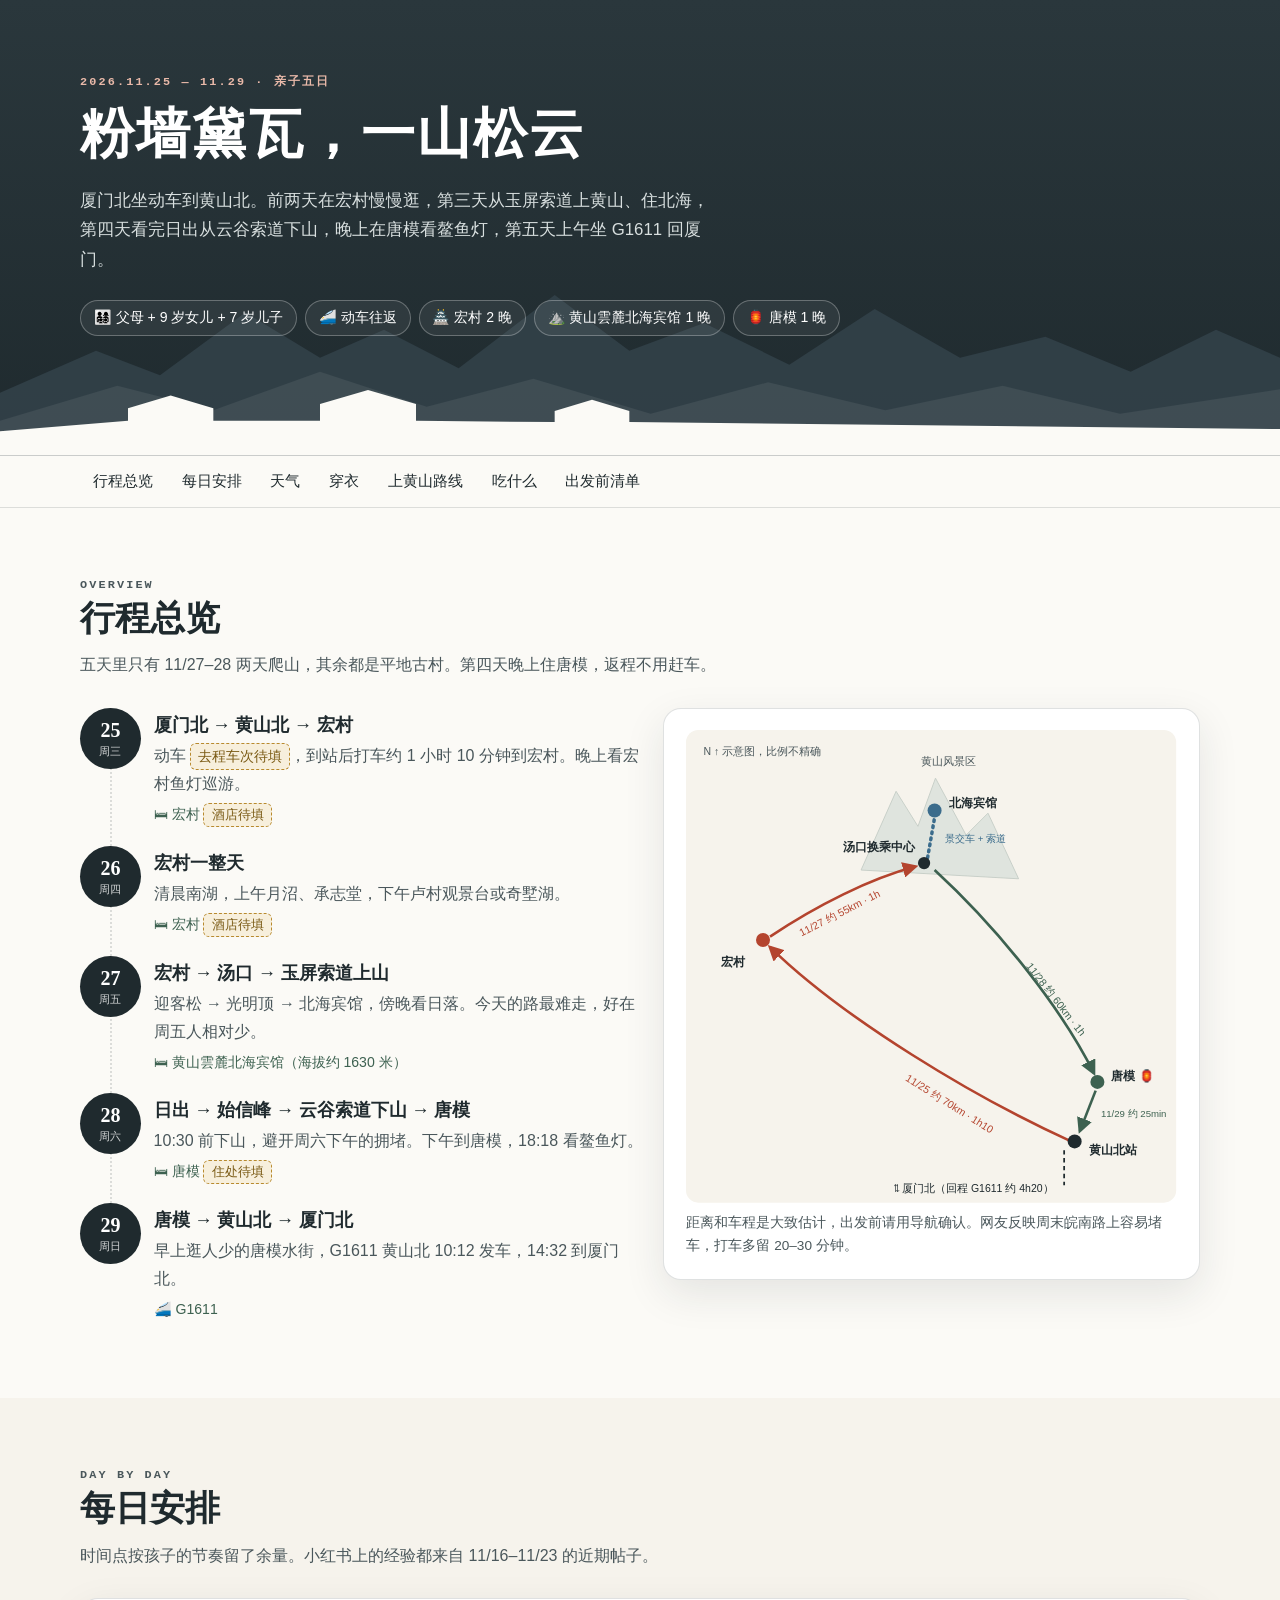
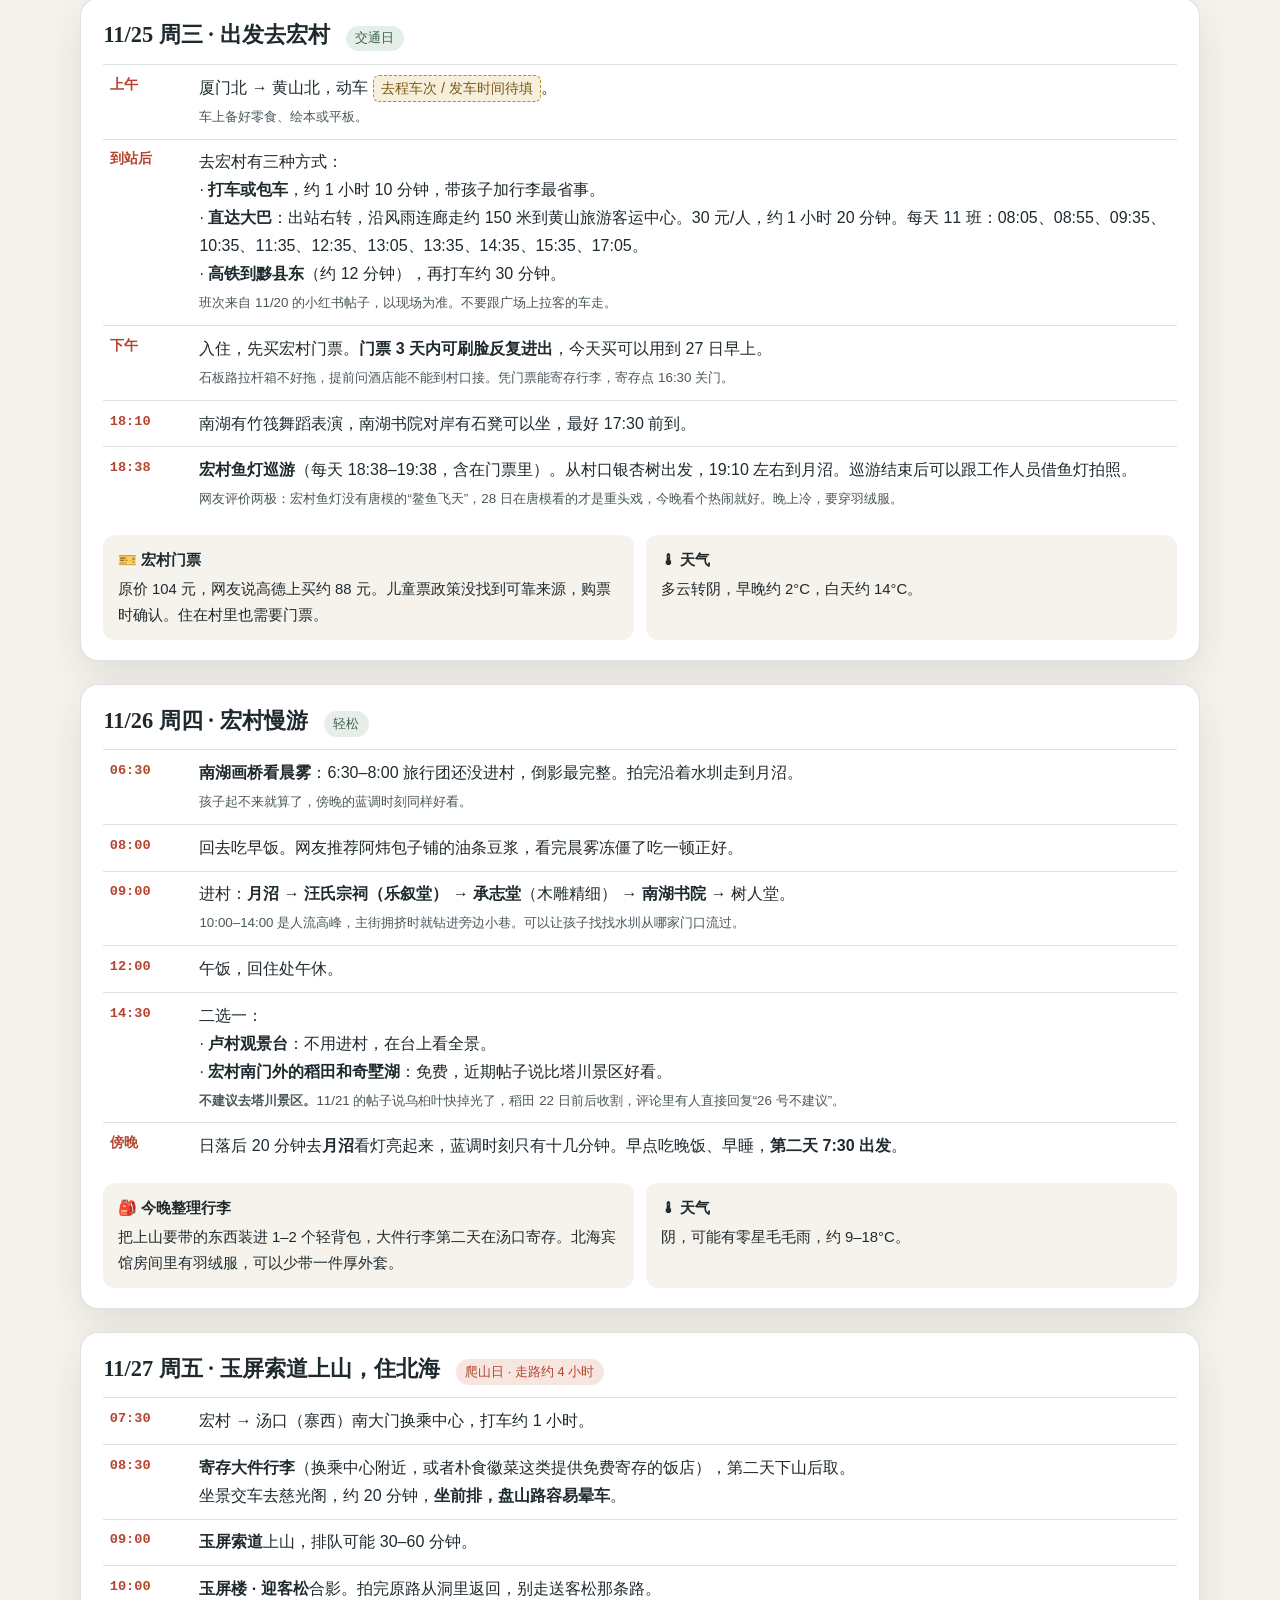
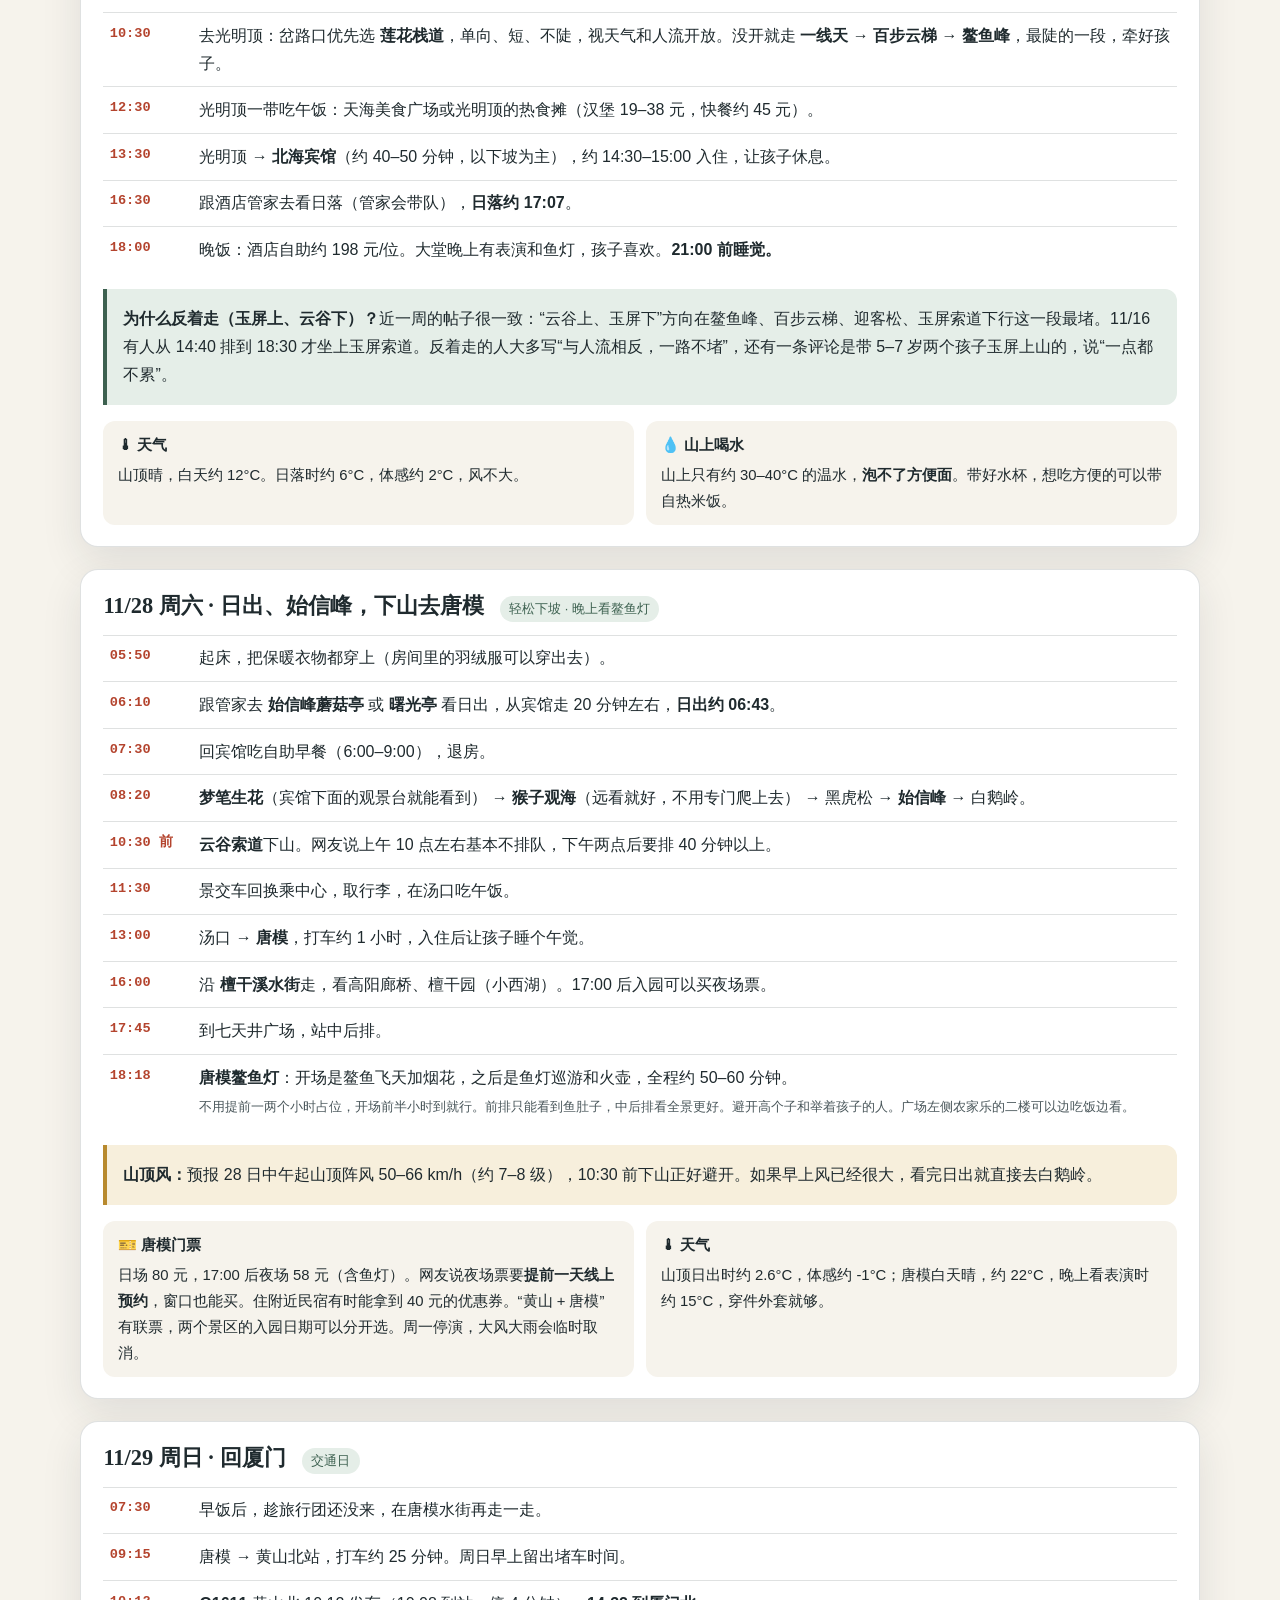
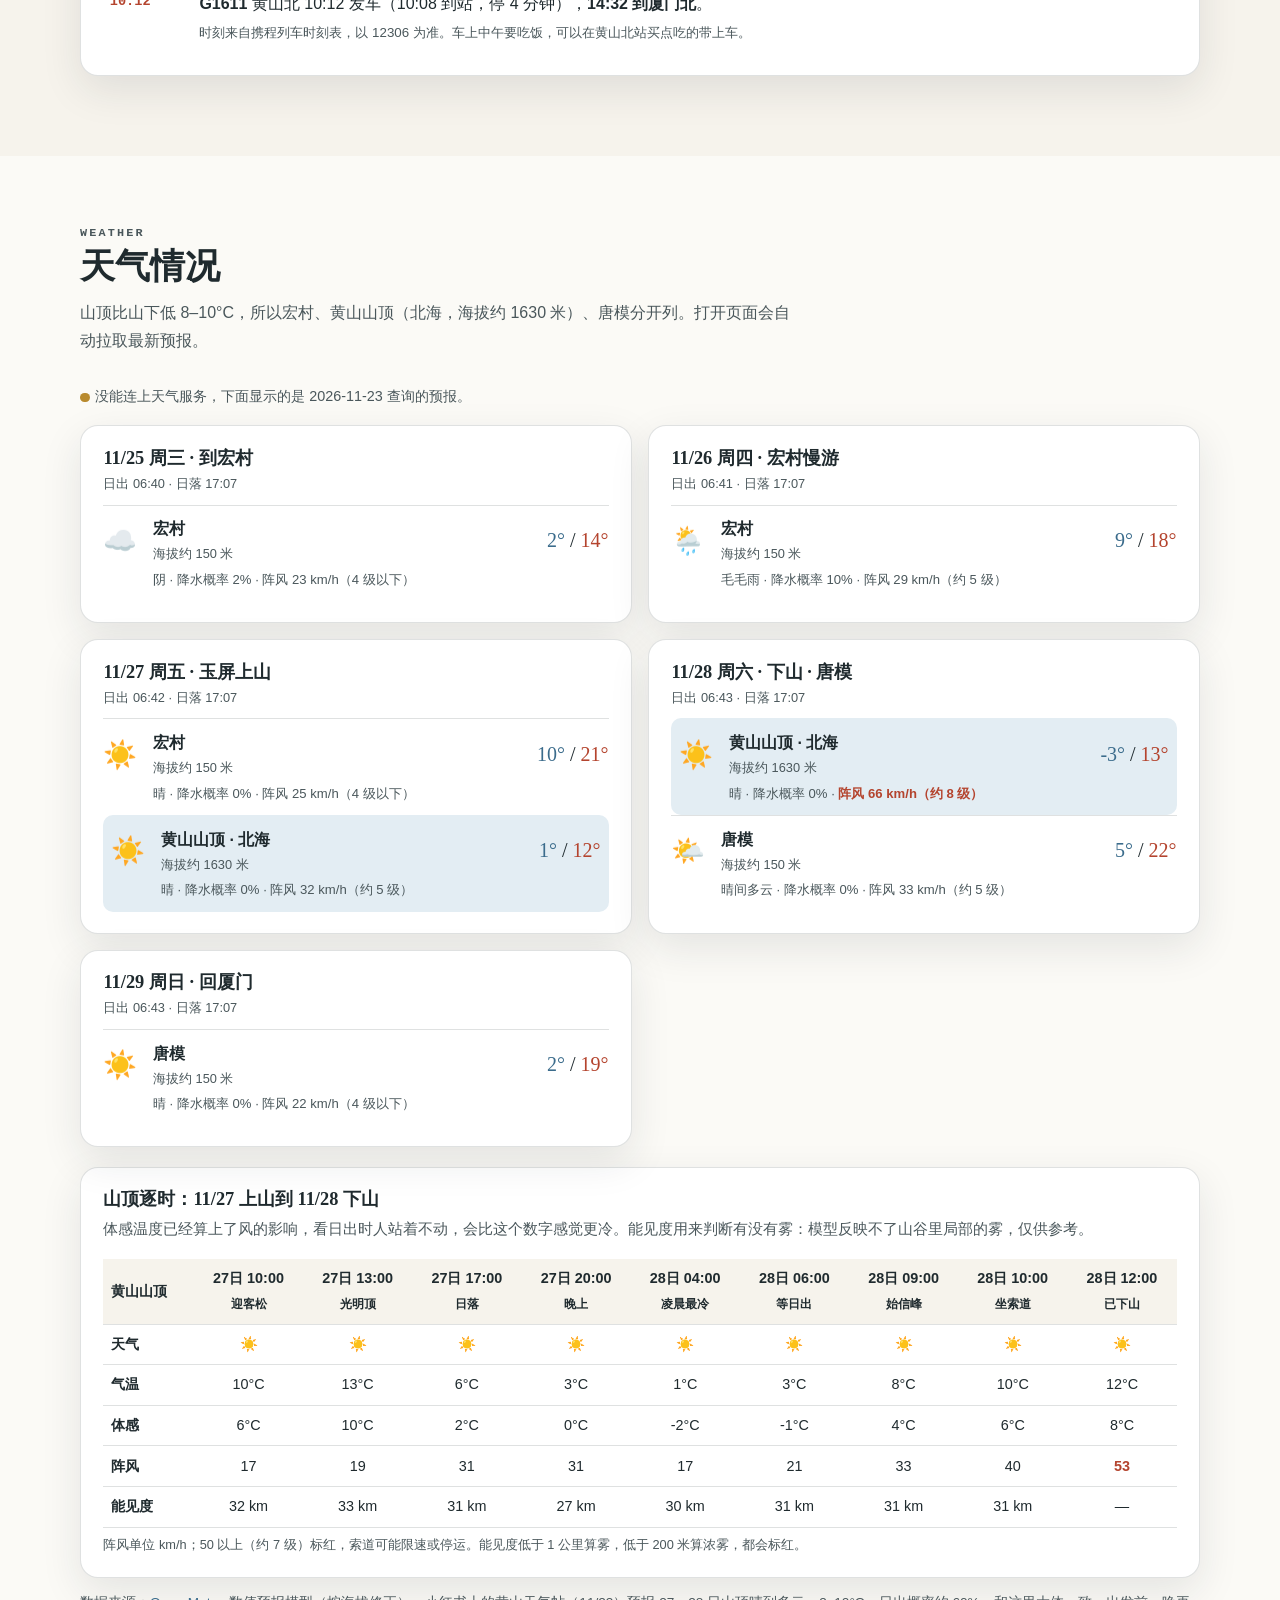
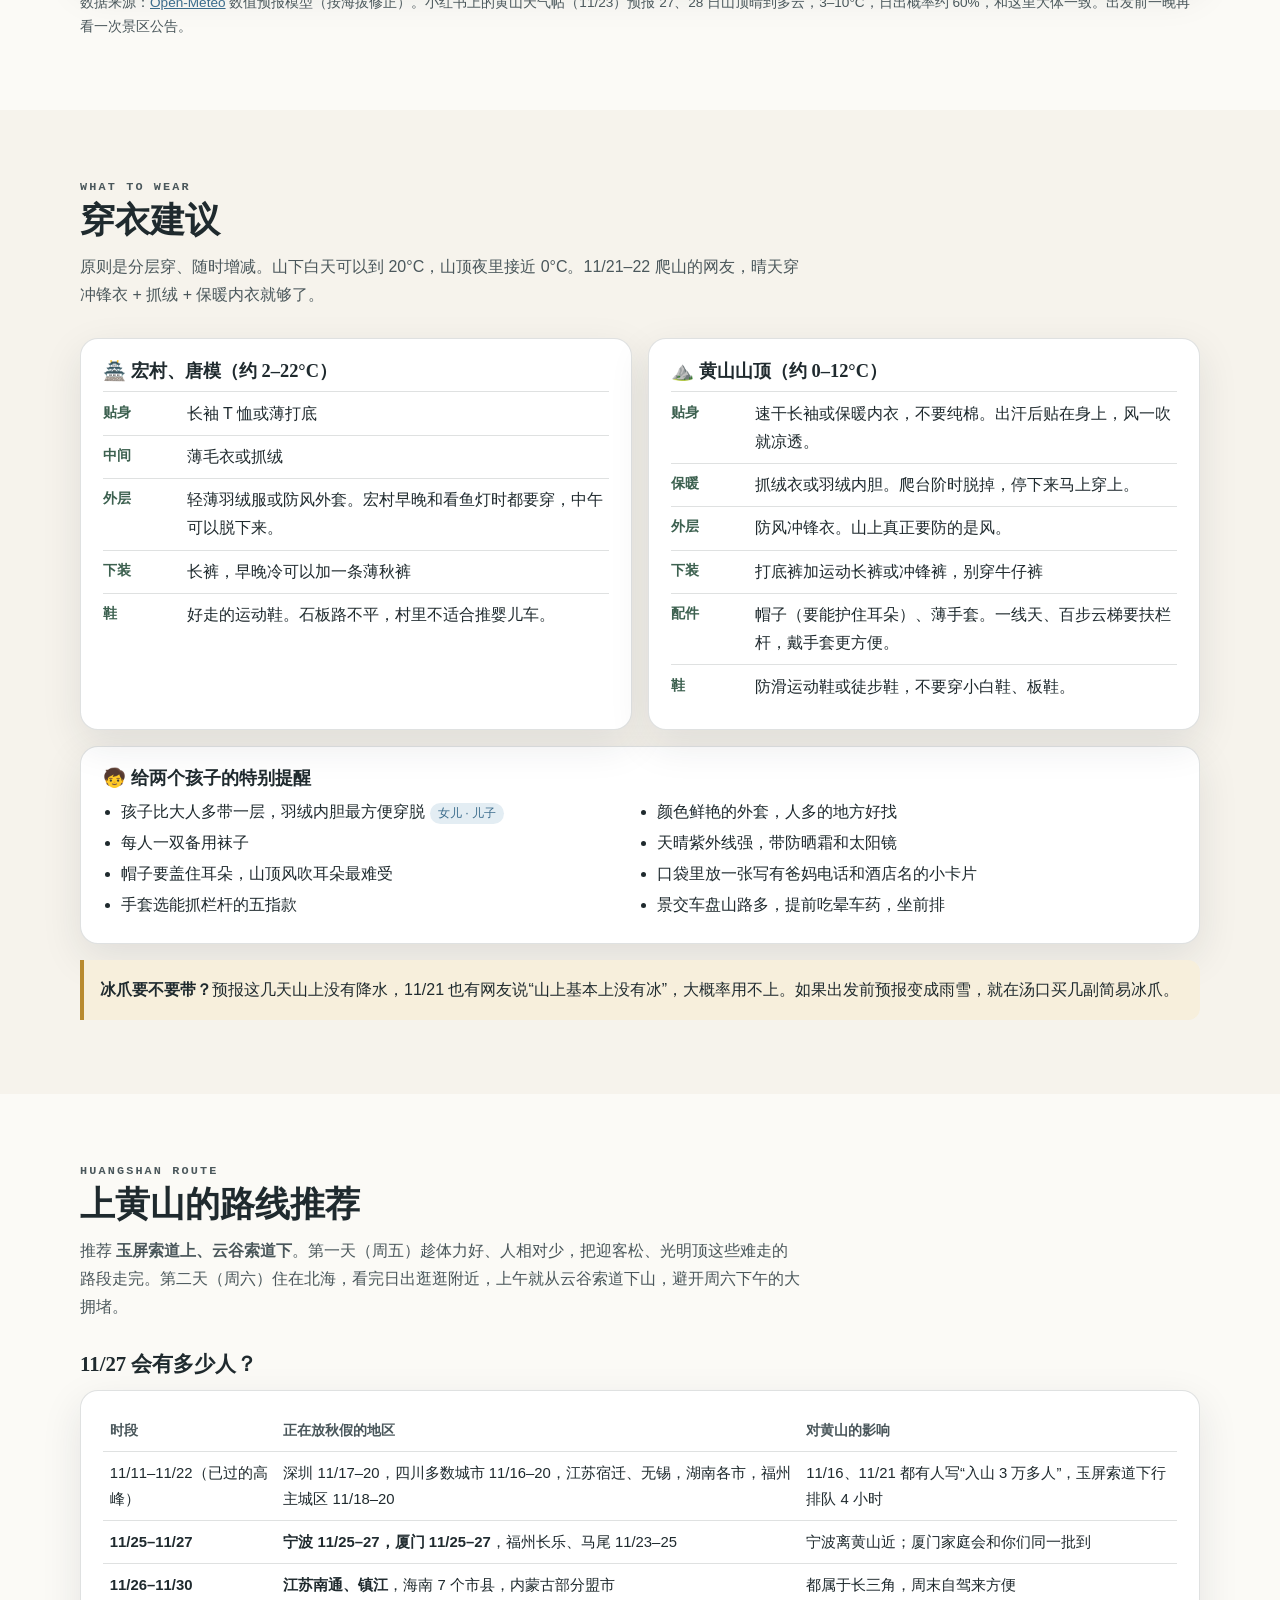
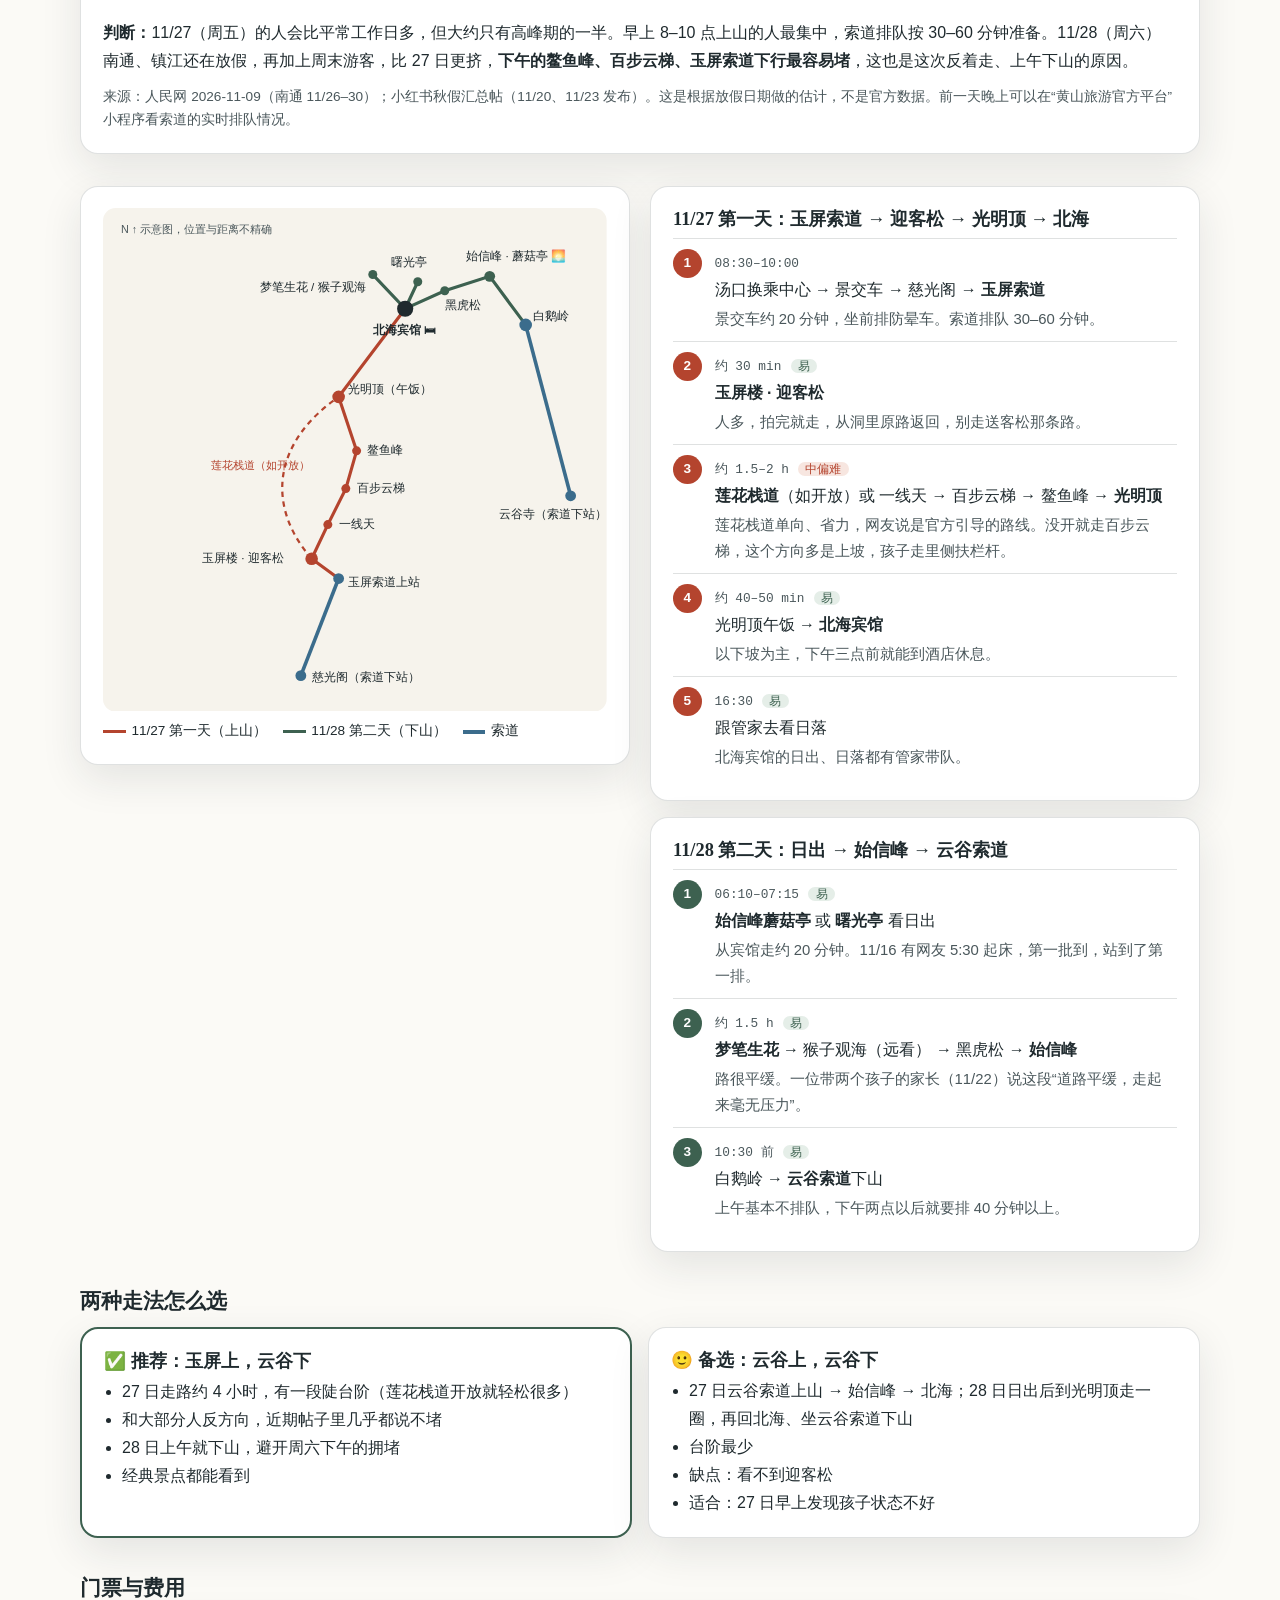
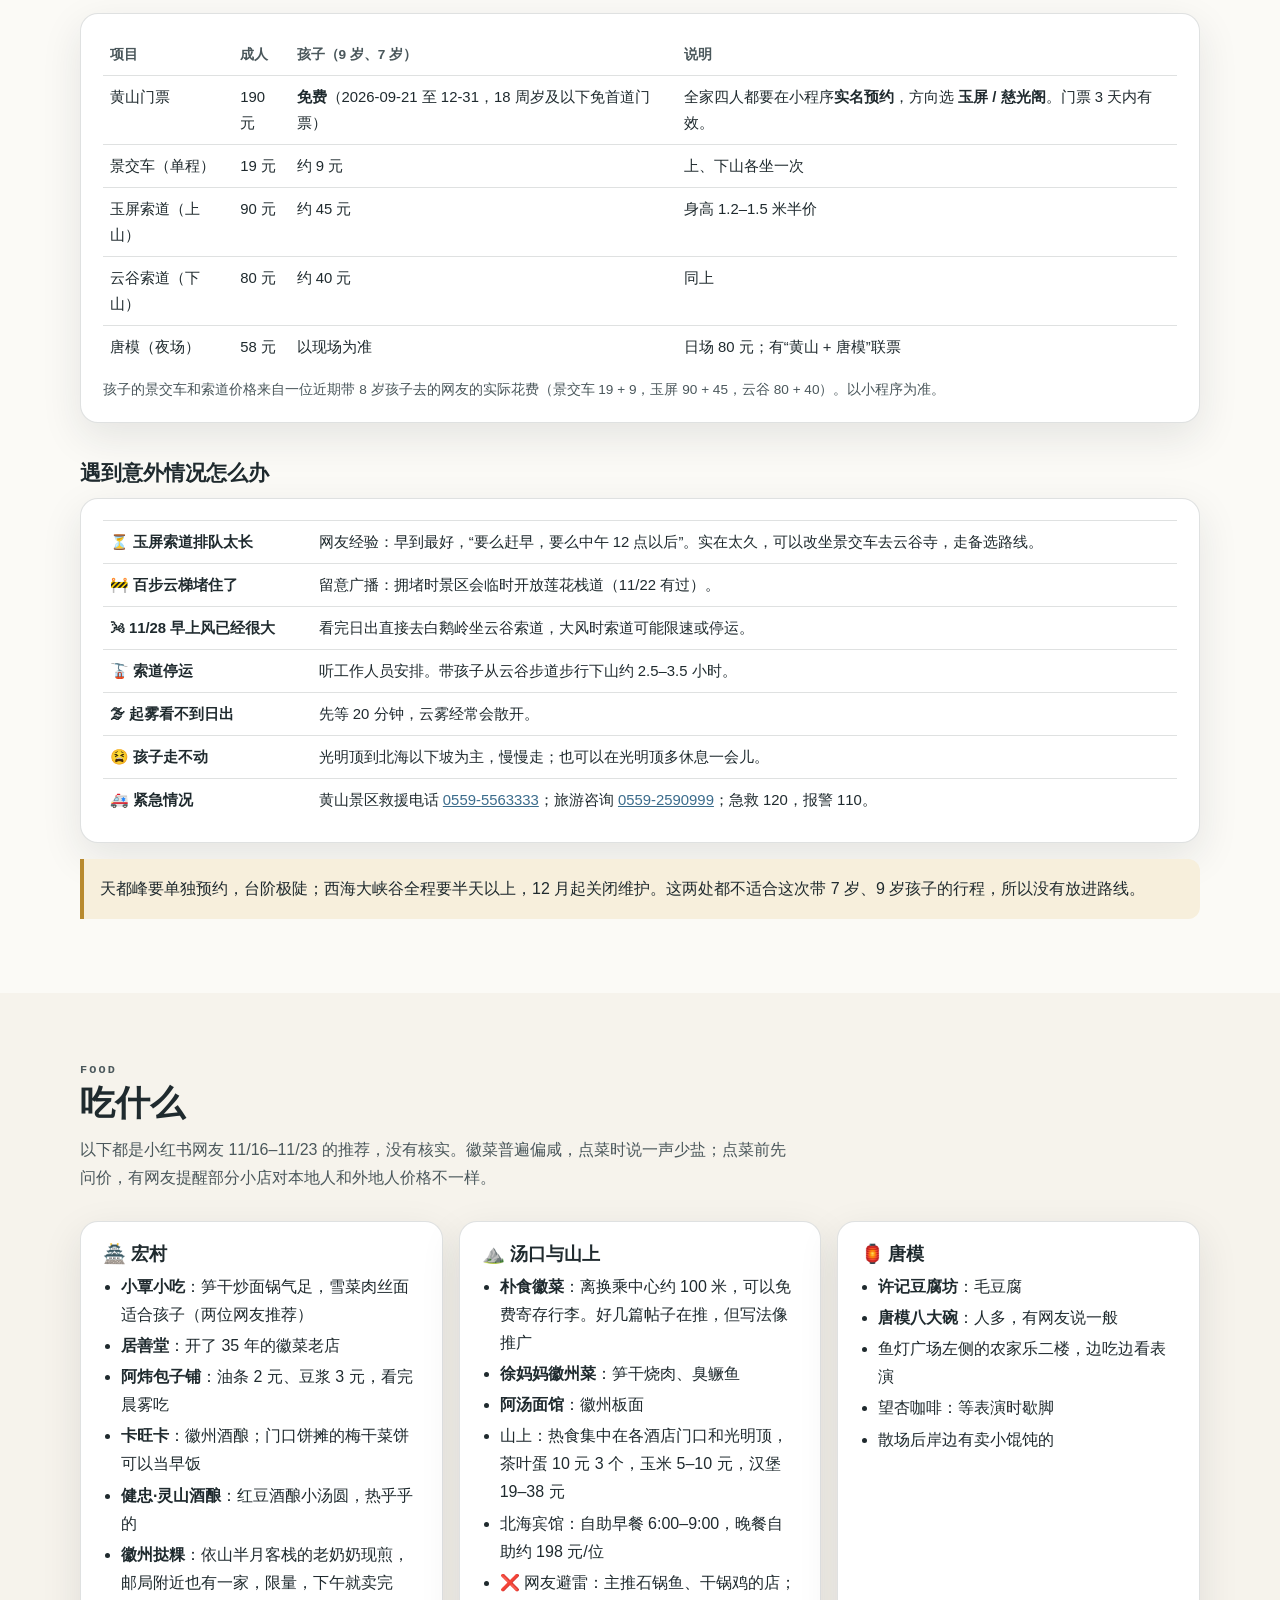
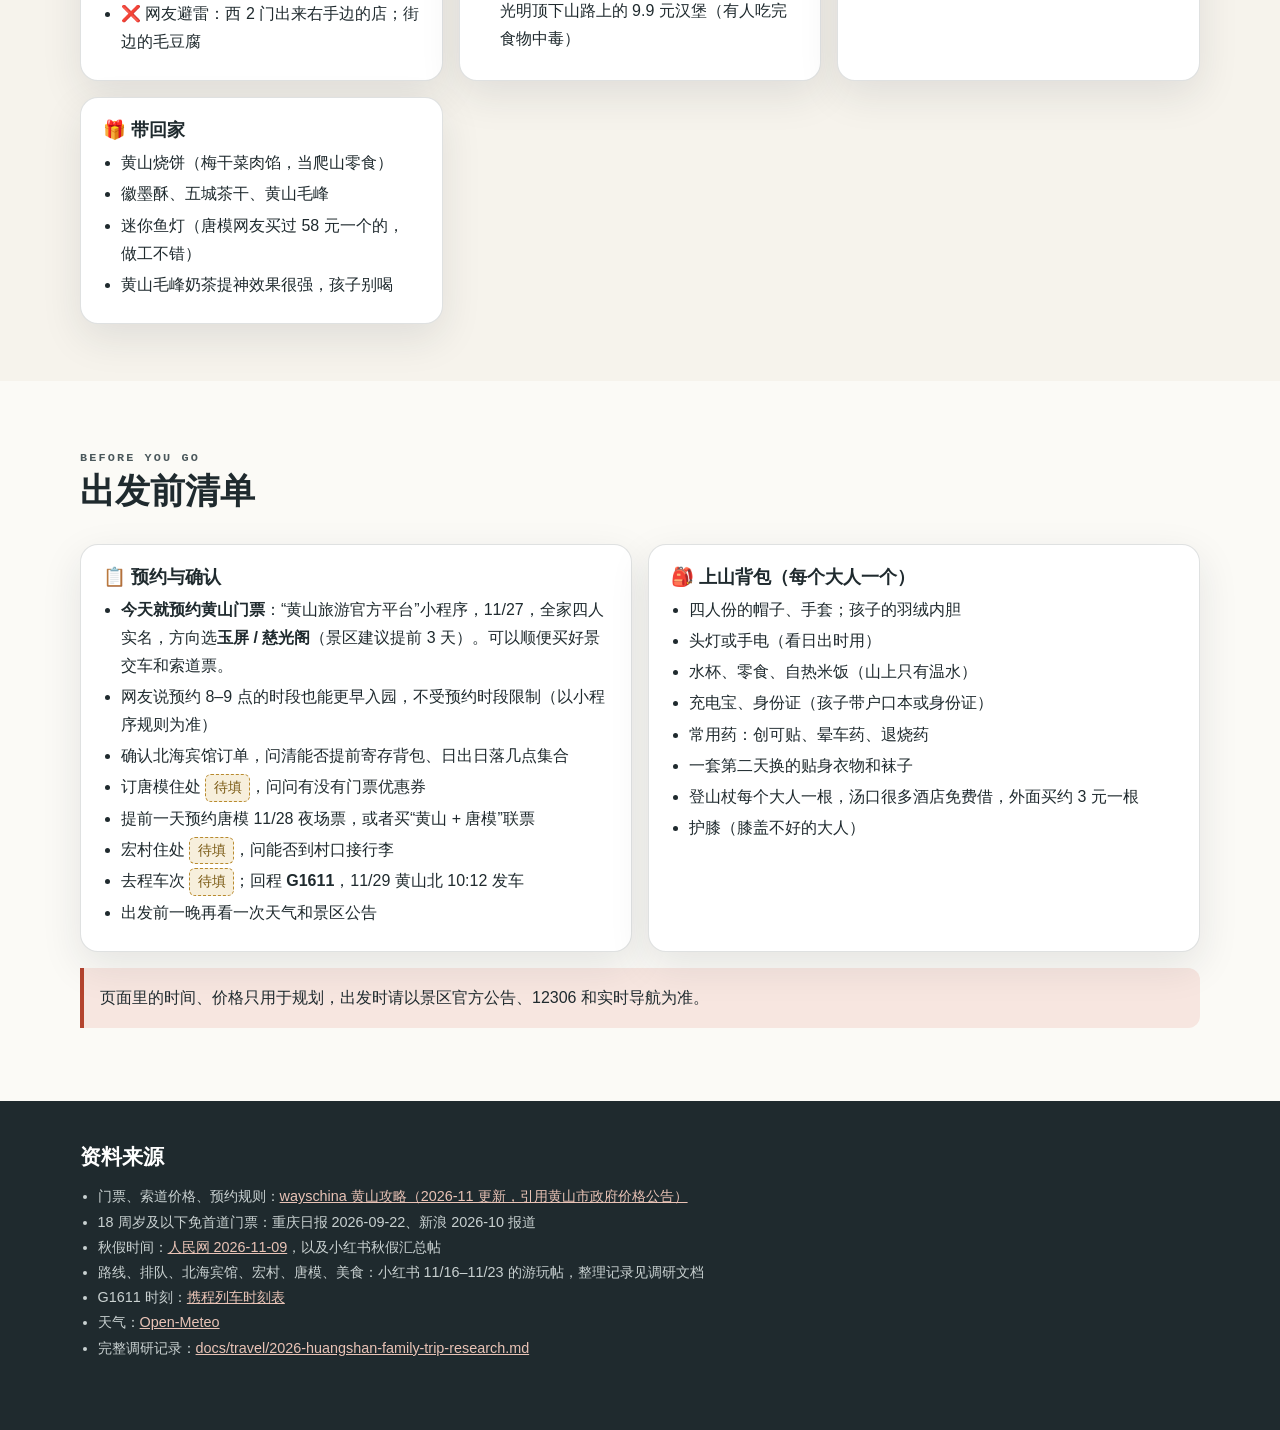
==== commit b4cde4ab: "feat: add visibility row to summit hourly weather" ====
--- a/index.html
+++ b/index.html
@@ -506,7 +506,7 @@
 
     <div class="card" style="margin-top:1.2rem">
       <h3 style="font-size:1.15rem">山顶逐时：11/27 上山到 11/28 下山</h3>
-      <p style="margin:.3rem 0 0;color:var(--ink-soft);font-size:.92rem">体感温度已经算上了风的影响。看日出时人站着不动，会比这个数字感觉更冷。</p>
+      <p style="margin:.3rem 0 0;color:var(--ink-soft);font-size:.92rem">体感温度已经算上了风的影响，看日出时人站着不动，会比这个数字感觉更冷。能见度用来判断有没有雾：模型反映不了山谷里局部的雾，仅供参考。</p>
       <div class="hourly-wrap">
         <table class="hourly" id="wxHourly"></table>
       </div>
@@ -853,15 +853,15 @@
     },
     sun: { sunrise: ["06:40", "06:41", "06:42", "06:43", "06:43"], sunset: ["17:07", "17:07", "17:07", "17:07", "17:07"] },
     hourly: {
-      "2026-11-27T10:00": [9.5, 6.4, 16.6, 0],
-      "2026-11-27T13:00": [12.5, 9.6, 18.7, 0],
-      "2026-11-27T17:00": [5.8, 2.3, 31.0, 0],
-      "2026-11-27T20:00": [3.1, 0.3, 31.0, 0],
-      "2026-11-28T04:00": [1.4, -1.7, 17.3, 0],
-      "2026-11-28T06:00": [2.6, -0.6, 20.5, 0],
-      "2026-11-28T09:00": [7.6, 4.1, 32.8, 0],
-      "2026-11-28T10:00": [9.7, 5.7, 39.6, 0],
-      "2026-11-28T12:00": [12.3, 8.0, 52.9, 0]
+      "2026-11-27T10:00": [9.5, 6.4, 16.6, 0, 32260],
+      "2026-11-27T13:00": [12.5, 9.6, 18.7, 0, 33080],
+      "2026-11-27T17:00": [5.8, 2.3, 31.0, 0, 30900],
+      "2026-11-27T20:00": [3.1, 0.3, 31.0, 0, 26900],
+      "2026-11-28T04:00": [1.4, -1.7, 17.3, 0, 29480],
+      "2026-11-28T06:00": [2.6, -0.6, 20.5, 0, 30580],
+      "2026-11-28T09:00": [7.6, 4.1, 32.8, 0, 30880],
+      "2026-11-28T10:00": [9.7, 5.7, 39.6, 0, 31420],
+      "2026-11-28T12:00": [12.3, 8.0, 52.9, 0, null]
     }
   };
 
@@ -885,6 +885,13 @@
     var cls = g >= 50 ? ' class="gust-strong"' : "";
     return '<span' + cls + '>阵风 ' + r(g) + ' km/h（' + level + '）</span>';
   }
+  function visCell(m) {
+    if (m == null) return "<td>—</td>";
+    var txt = m >= 10000 ? r(m / 1000) + " km" : m >= 1000 ? (Math.round(m / 100) / 10).toFixed(1) + " km" : Math.round(m) + " m";
+    if (m < 200) return '<td class="gust-strong">' + txt + "<br><small>浓雾</small></td>";
+    if (m < 1000) return '<td class="gust-strong">' + txt + "<br><small>有雾</small></td>";
+    return "<td>" + txt + "</td>";
+  }
   function placeById(id) { for (var i = 0; i < PLACES.length; i++) if (PLACES[i].id === id) return PLACES[i]; }
 
   function renderDaily(data) {
@@ -913,18 +920,19 @@
   function renderHourly(data) {
     var t = document.getElementById("wxHourly");
     var head = "<thead><tr><th>黄山山顶</th>";
-    var rowT = "<tr><th>气温</th>", rowA = "<tr><th>体感</th>", rowG = "<tr><th>阵风</th>", rowW = "<tr><th>天气</th>";
+    var rowT = "<tr><th>气温</th>", rowA = "<tr><th>体感</th>", rowG = "<tr><th>阵风</th>", rowW = "<tr><th>天气</th>", rowV = "<tr><th>能见度</th>";
     for (var i = 0; i < HOURS.length; i++) {
       var v = data.hourly[HOURS[i][0]];
       head += "<th>" + HOURS[i][1] + "<br><small>" + HOURS[i][2] + "</small></th>";
-      if (!v) { rowT += "<td>—</td>"; rowA += "<td>—</td>"; rowG += "<td>—</td>"; rowW += "<td>—</td>"; continue; }
+      if (!v) { rowT += "<td>—</td>"; rowA += "<td>—</td>"; rowG += "<td>—</td>"; rowW += "<td>—</td>"; rowV += "<td>—</td>"; continue; }
       rowT += "<td>" + r(v[0]) + "°C</td>";
       rowA += "<td>" + r(v[1]) + "°C</td>";
       rowG += "<td" + (v[2] >= 50 ? ' class="gust-strong"' : "") + ">" + r(v[2]) + "</td>";
       rowW += "<td>" + wmo(v[3])[0] + "</td>";
-    }
-    t.innerHTML = head + "</tr></thead><tbody>" + rowW + "</tr>" + rowT + "</tr>" + rowA + "</tr>" + rowG + "</tr></tbody>" +
-      '<caption style="caption-side:bottom;text-align:left;font-size:.8rem;color:#4a575b;padding-top:.4rem">阵风单位 km/h；50 以上（约 7 级）标红，索道可能限速或停运。</caption>';
+      rowV += visCell(v[4]);
+    }
+    t.innerHTML = head + "</tr></thead><tbody>" + rowW + "</tr>" + rowT + "</tr>" + rowA + "</tr>" + rowG + "</tr>" + rowV + "</tr></tbody>" +
+      '<caption style="caption-side:bottom;text-align:left;font-size:.8rem;color:#4a575b;padding-top:.4rem">阵风单位 km/h；50 以上（约 7 级）标红，索道可能限速或停运。能见度低于 1 公里算雾，低于 200 米算浓雾，都会标红。</caption>';
   }
 
   function setStatus(text, live) {
@@ -947,7 +955,7 @@
         out.sun.sunset = dly.sunset.map(function (s) { return s.slice(11, 16); });
         var h = json[i].hourly;
         for (var k = 0; k < h.time.length; k++) {
-          out.hourly[h.time[k]] = [h.temperature_2m[k], h.apparent_temperature[k], h.wind_gusts_10m[k], h.weather_code[k]];
+          out.hourly[h.time[k]] = [h.temperature_2m[k], h.apparent_temperature[k], h.wind_gusts_10m[k], h.weather_code[k], h.visibility ? h.visibility[k] : null];
         }
       }
     }
@@ -963,7 +971,7 @@
     "&longitude=" + PLACES.map(function (p) { return p.lon; }).join(",") +
     "&elevation=" + PLACES.map(function (p) { return p.elev; }).join(",") +
     "&daily=weather_code,temperature_2m_max,temperature_2m_min,precipitation_probability_max,wind_gusts_10m_max,sunrise,sunset" +
-    "&hourly=temperature_2m,apparent_temperature,wind_gusts_10m,weather_code" +
+    "&hourly=temperature_2m,apparent_temperature,wind_gusts_10m,weather_code,visibility" +
     "&timezone=Asia%2FShanghai&start_date=" + DATES[0] + "&end_date=" + DATES[DATES.length - 1];
 
   var ctrl = typeof AbortController !== "undefined" ? new AbortController() : null;
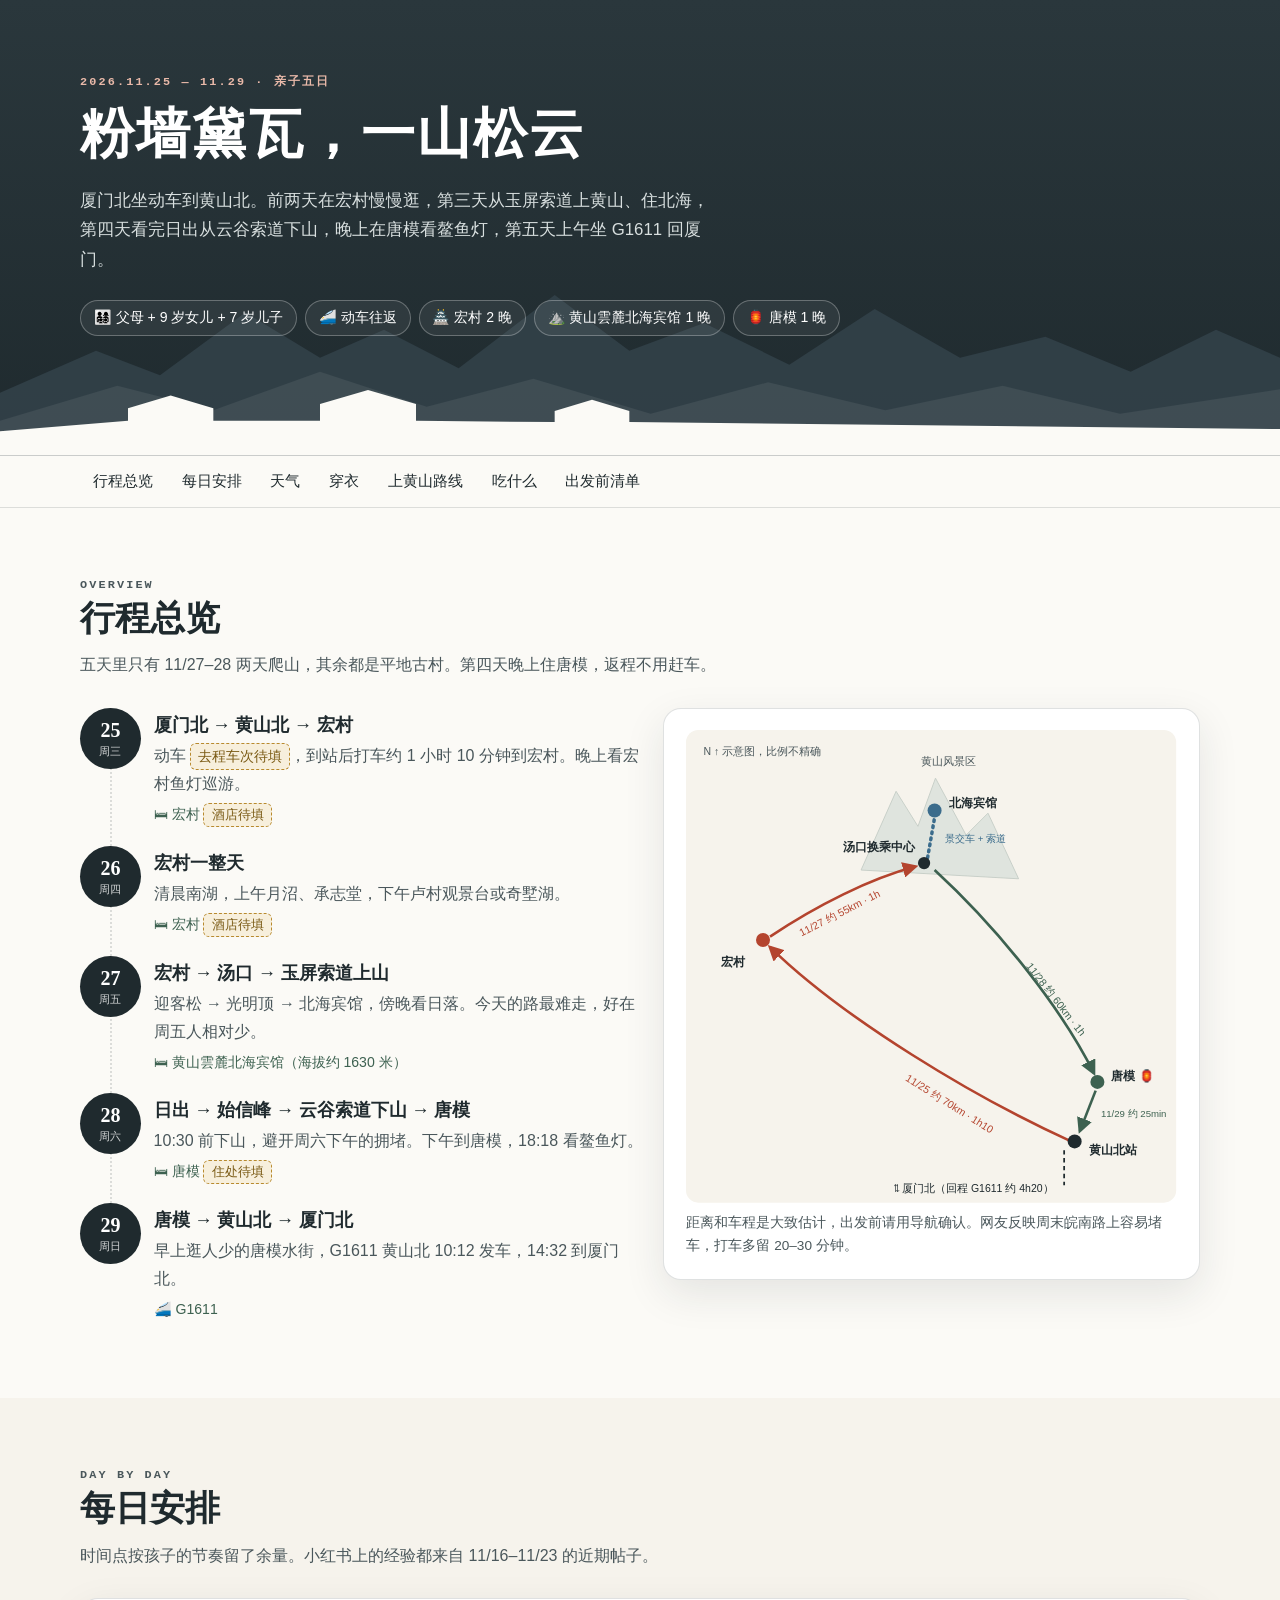
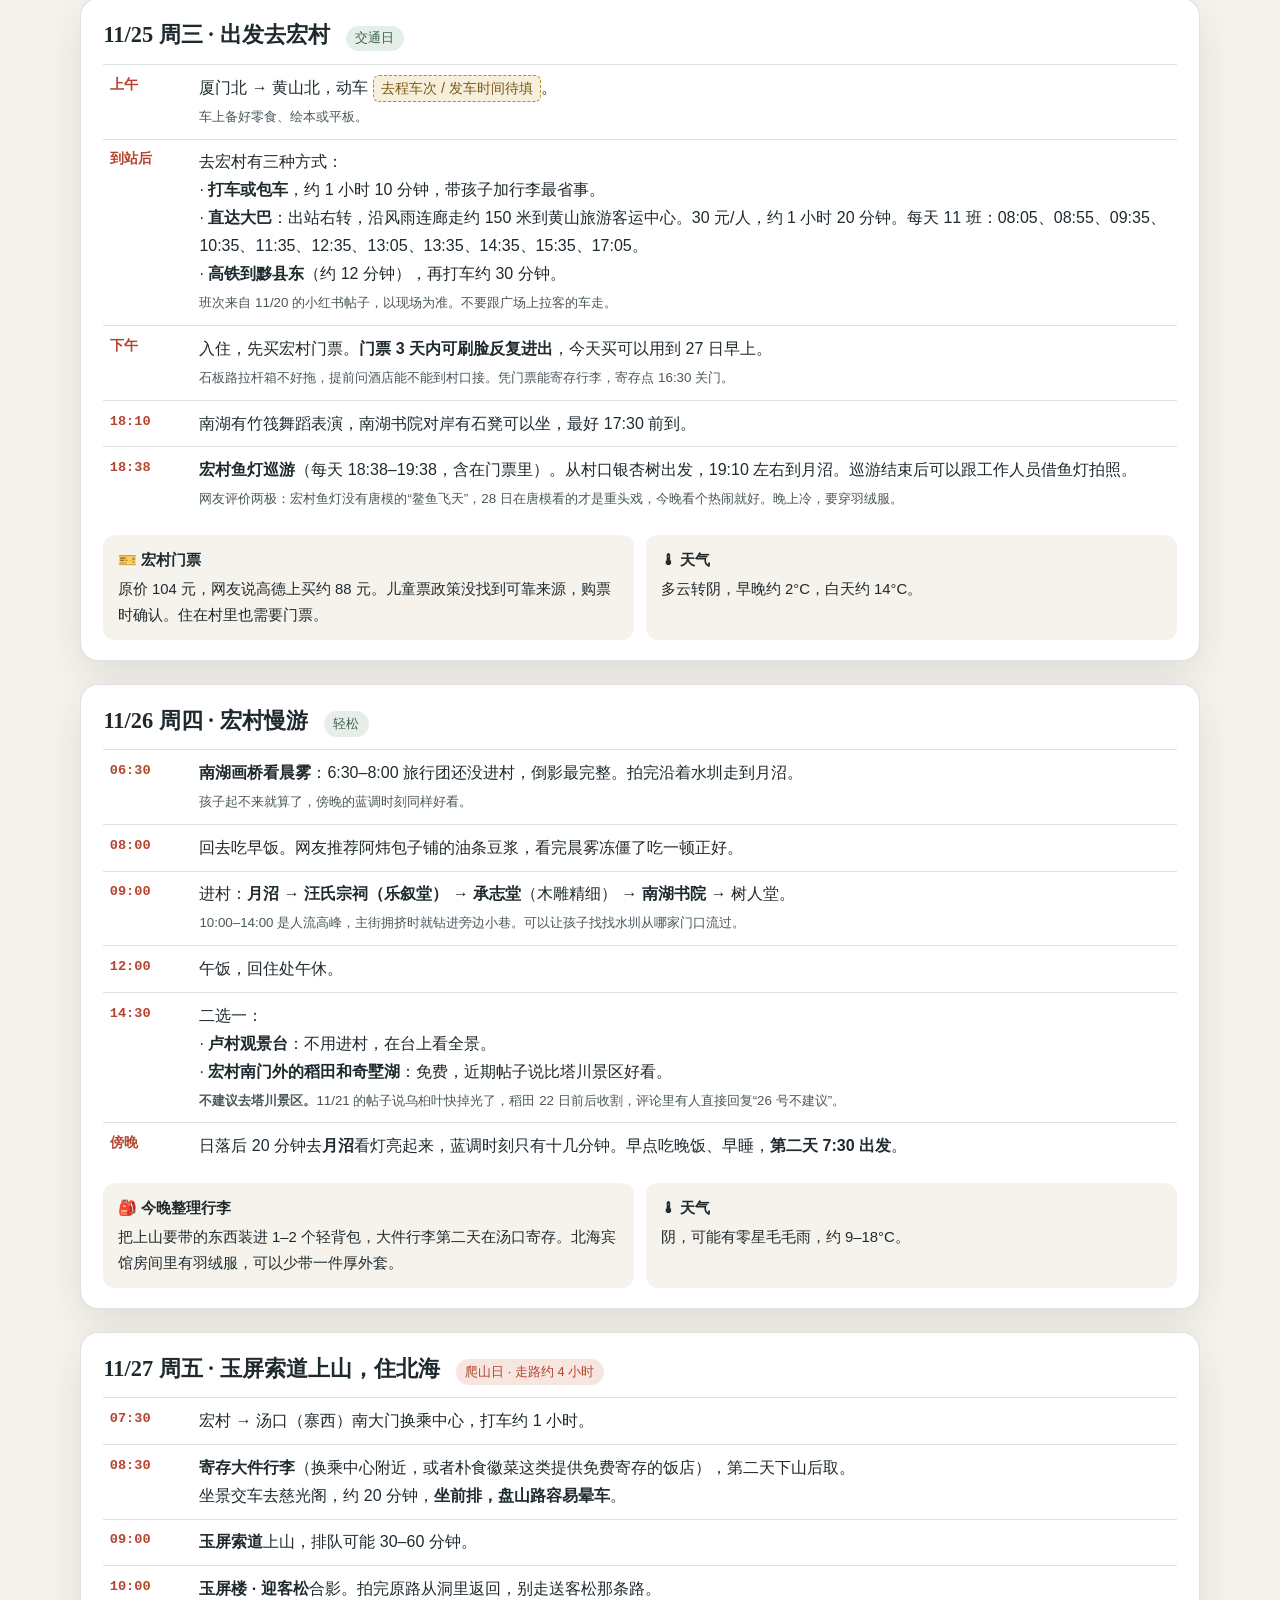
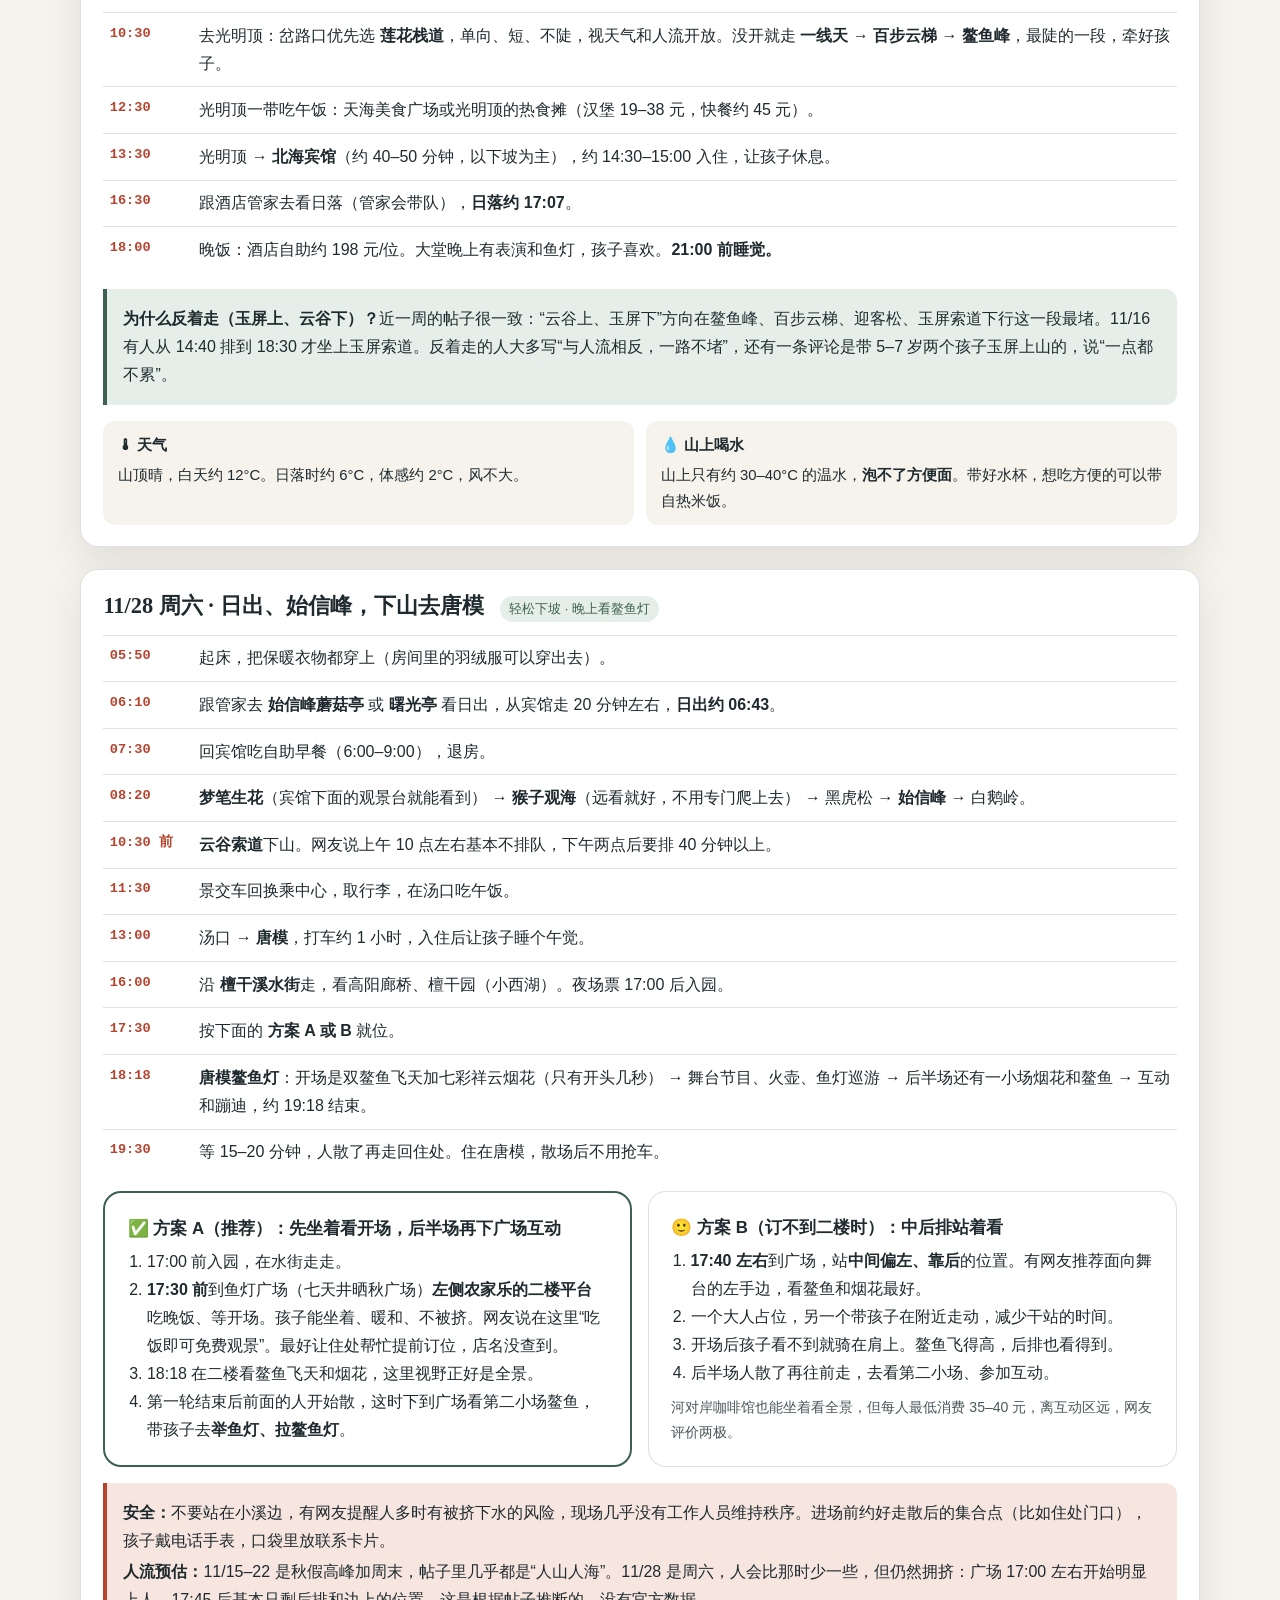
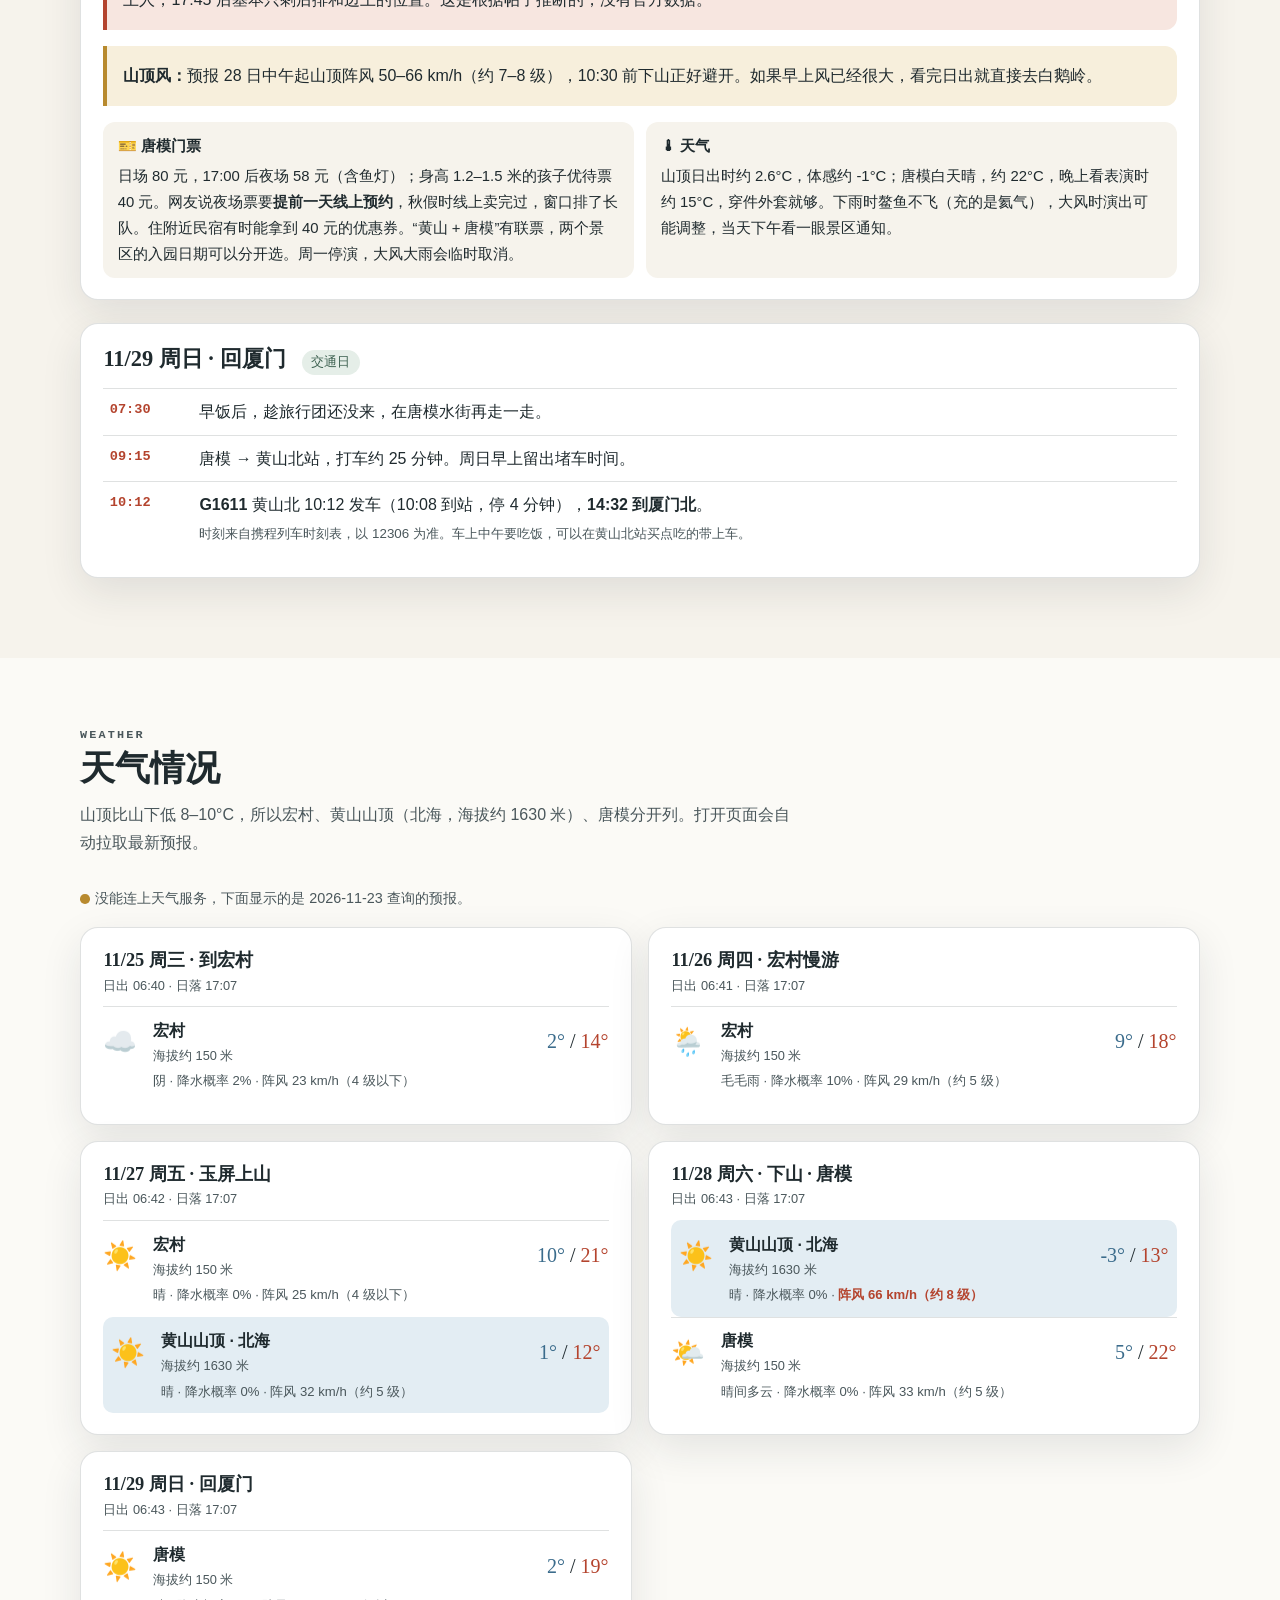
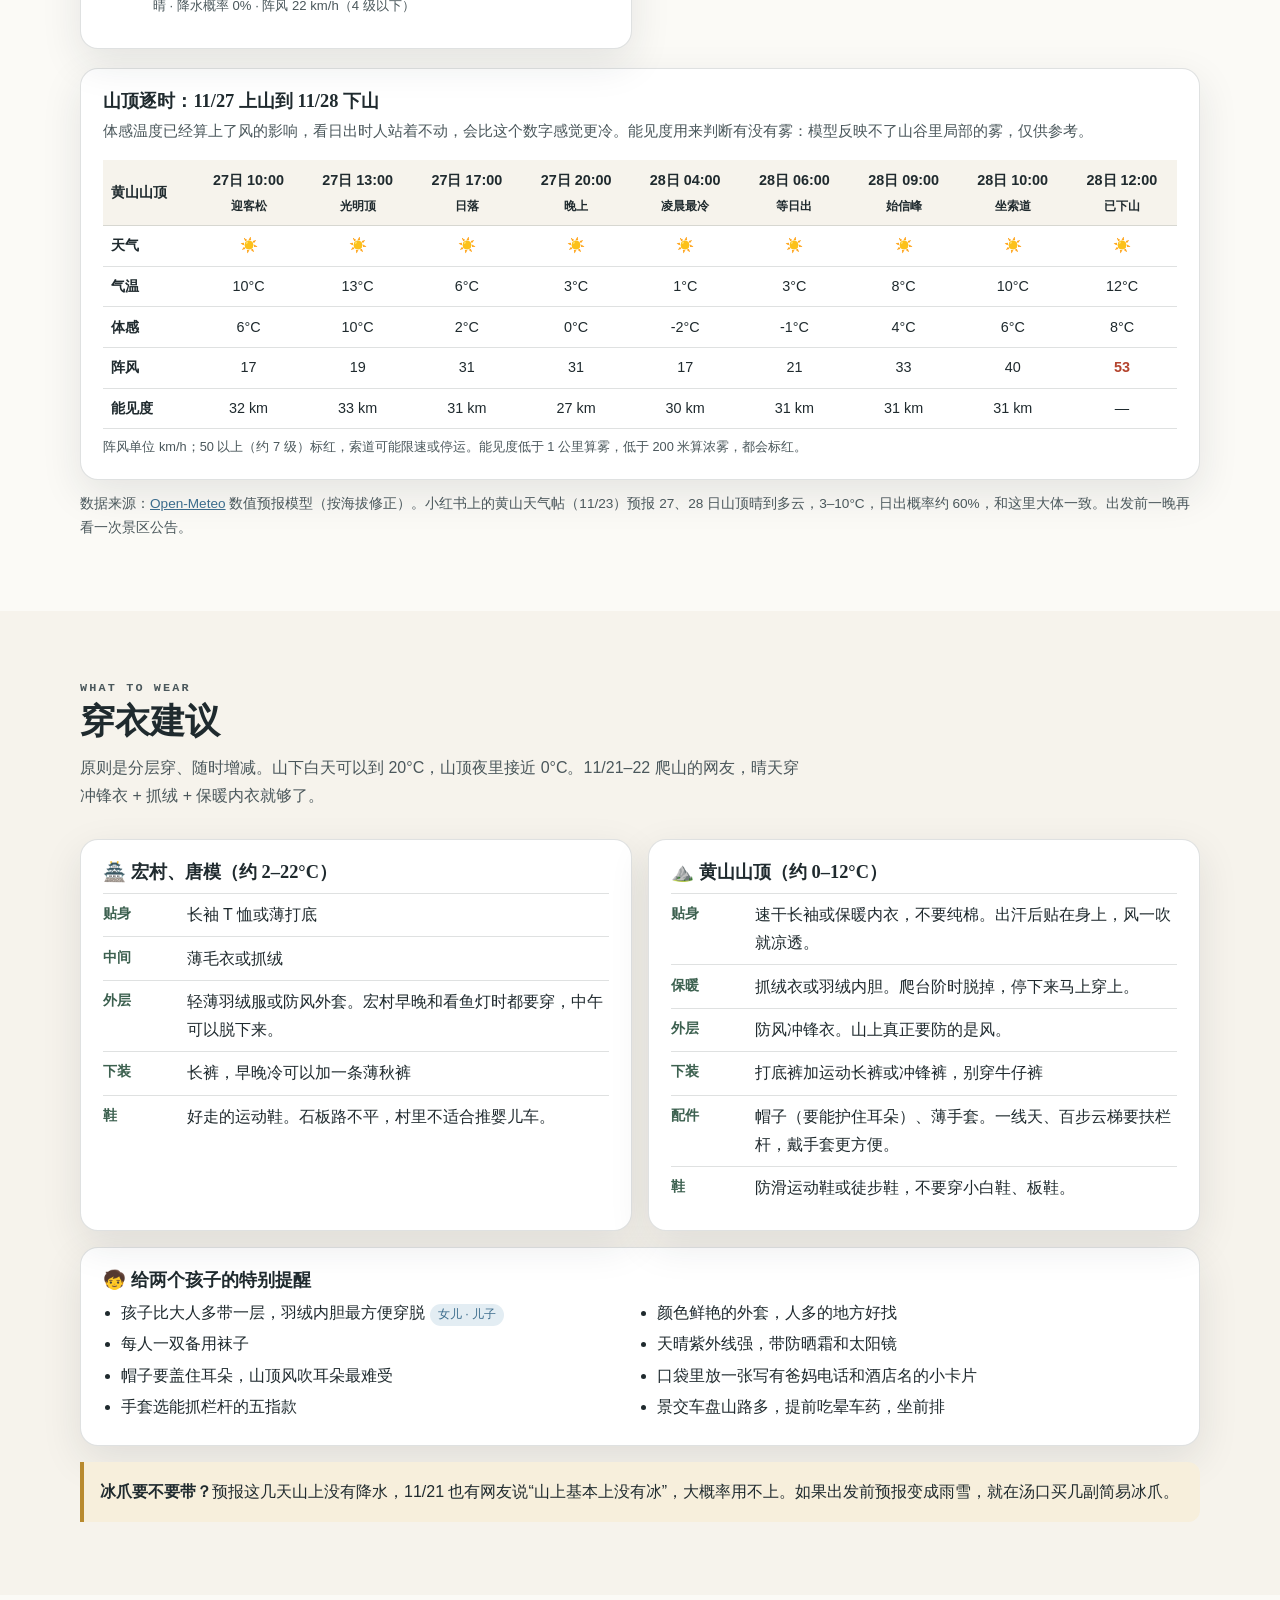
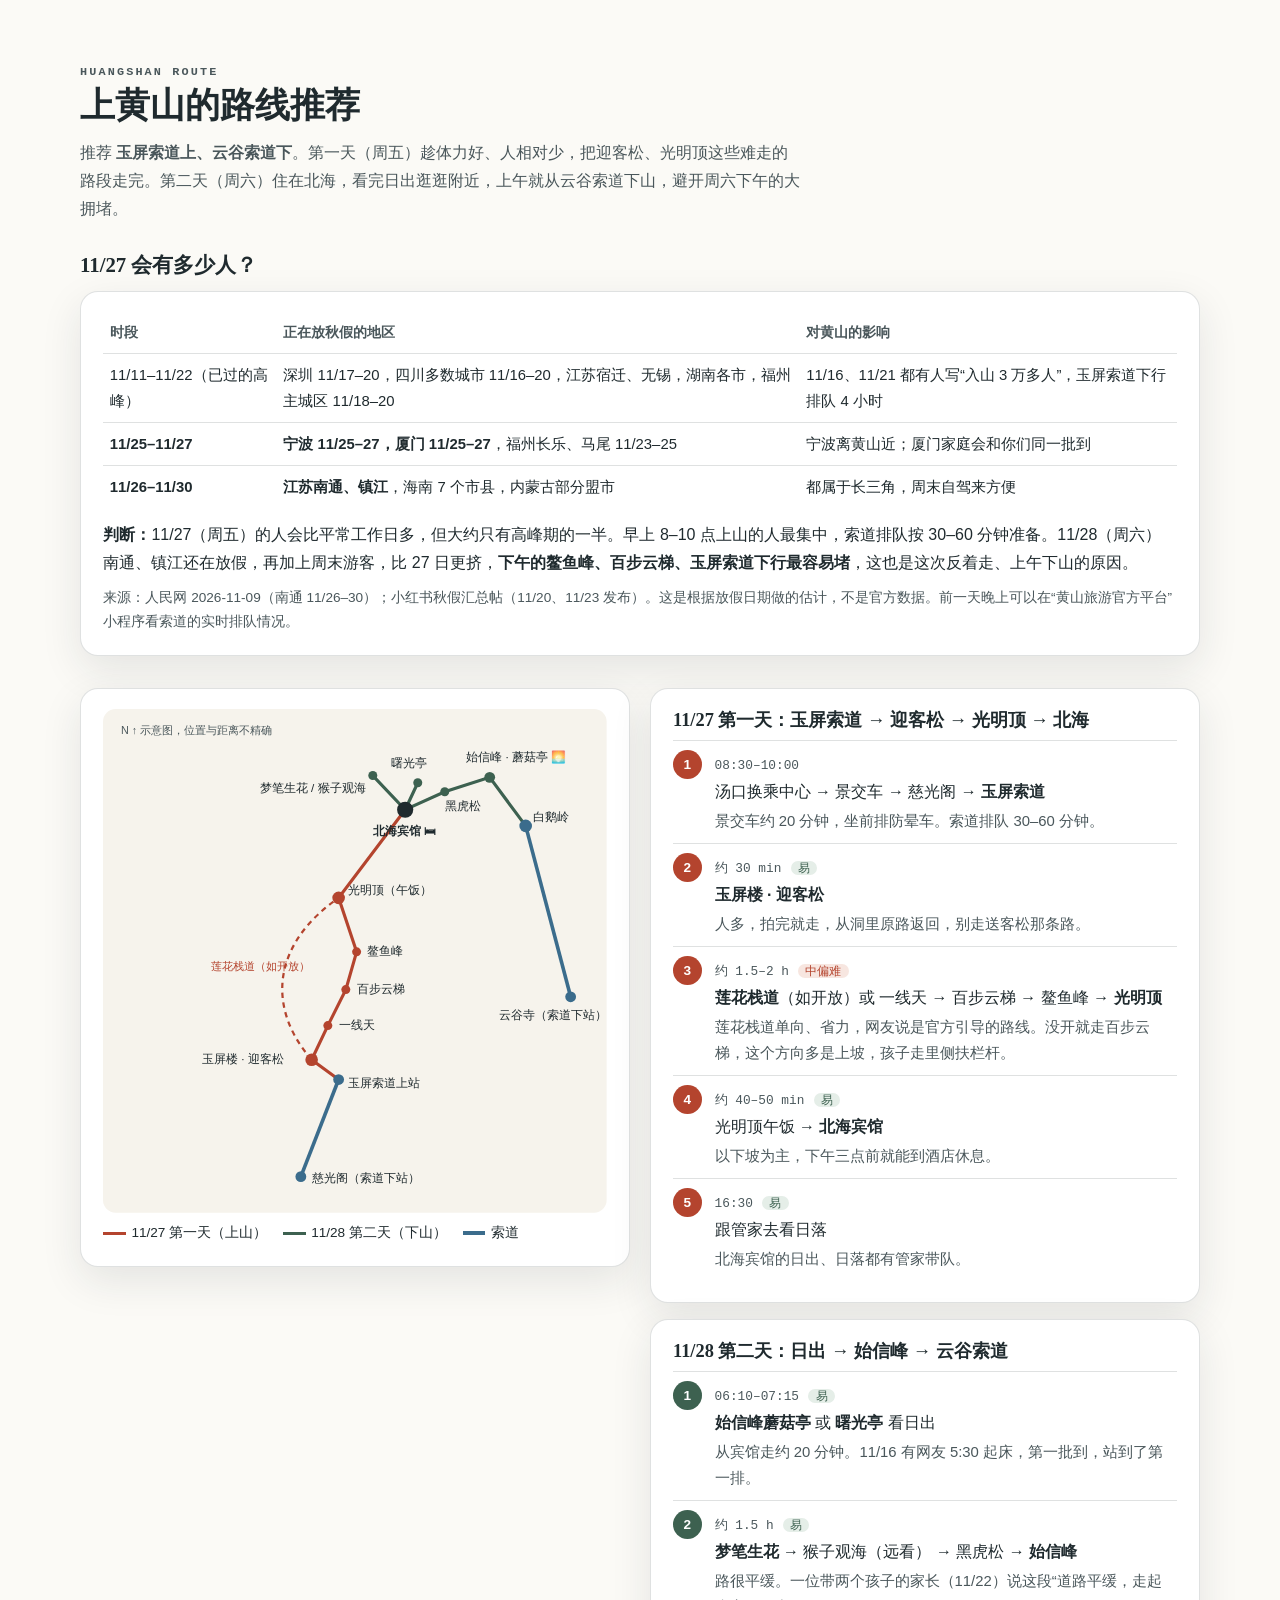
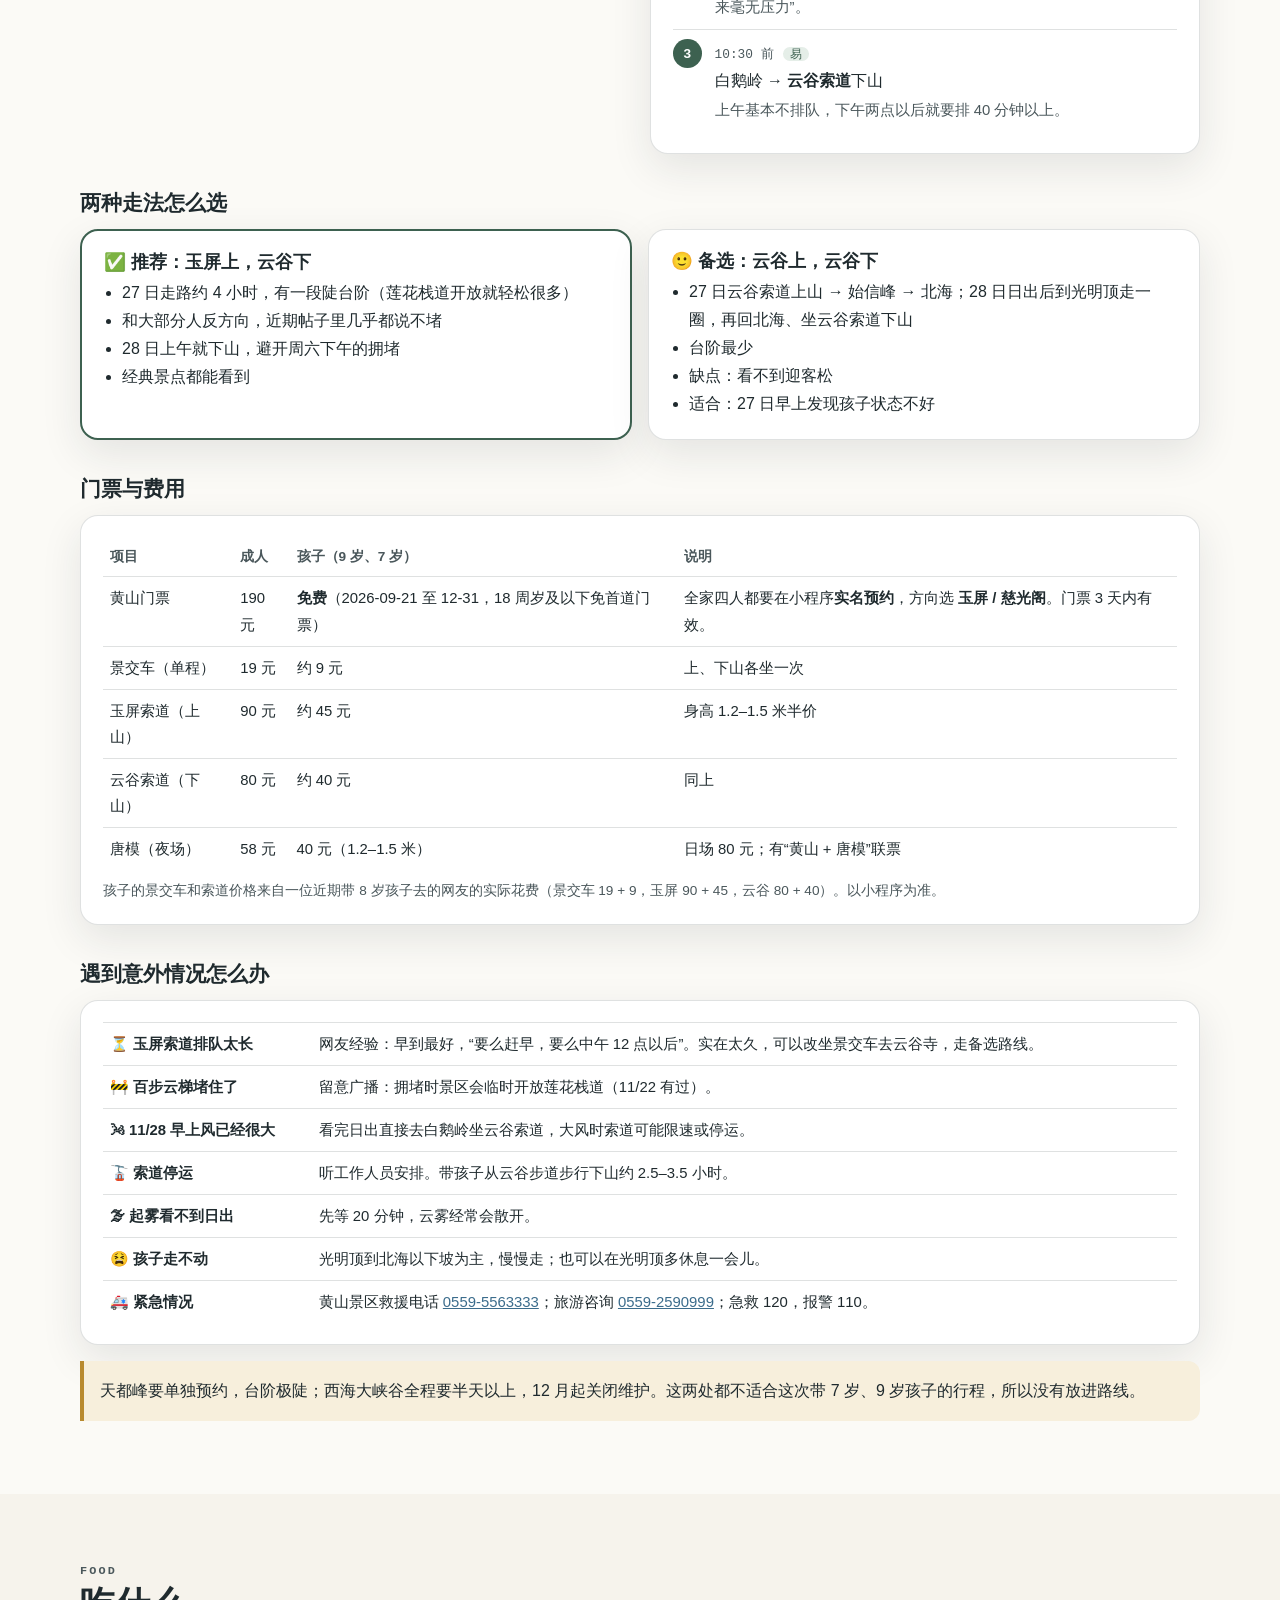
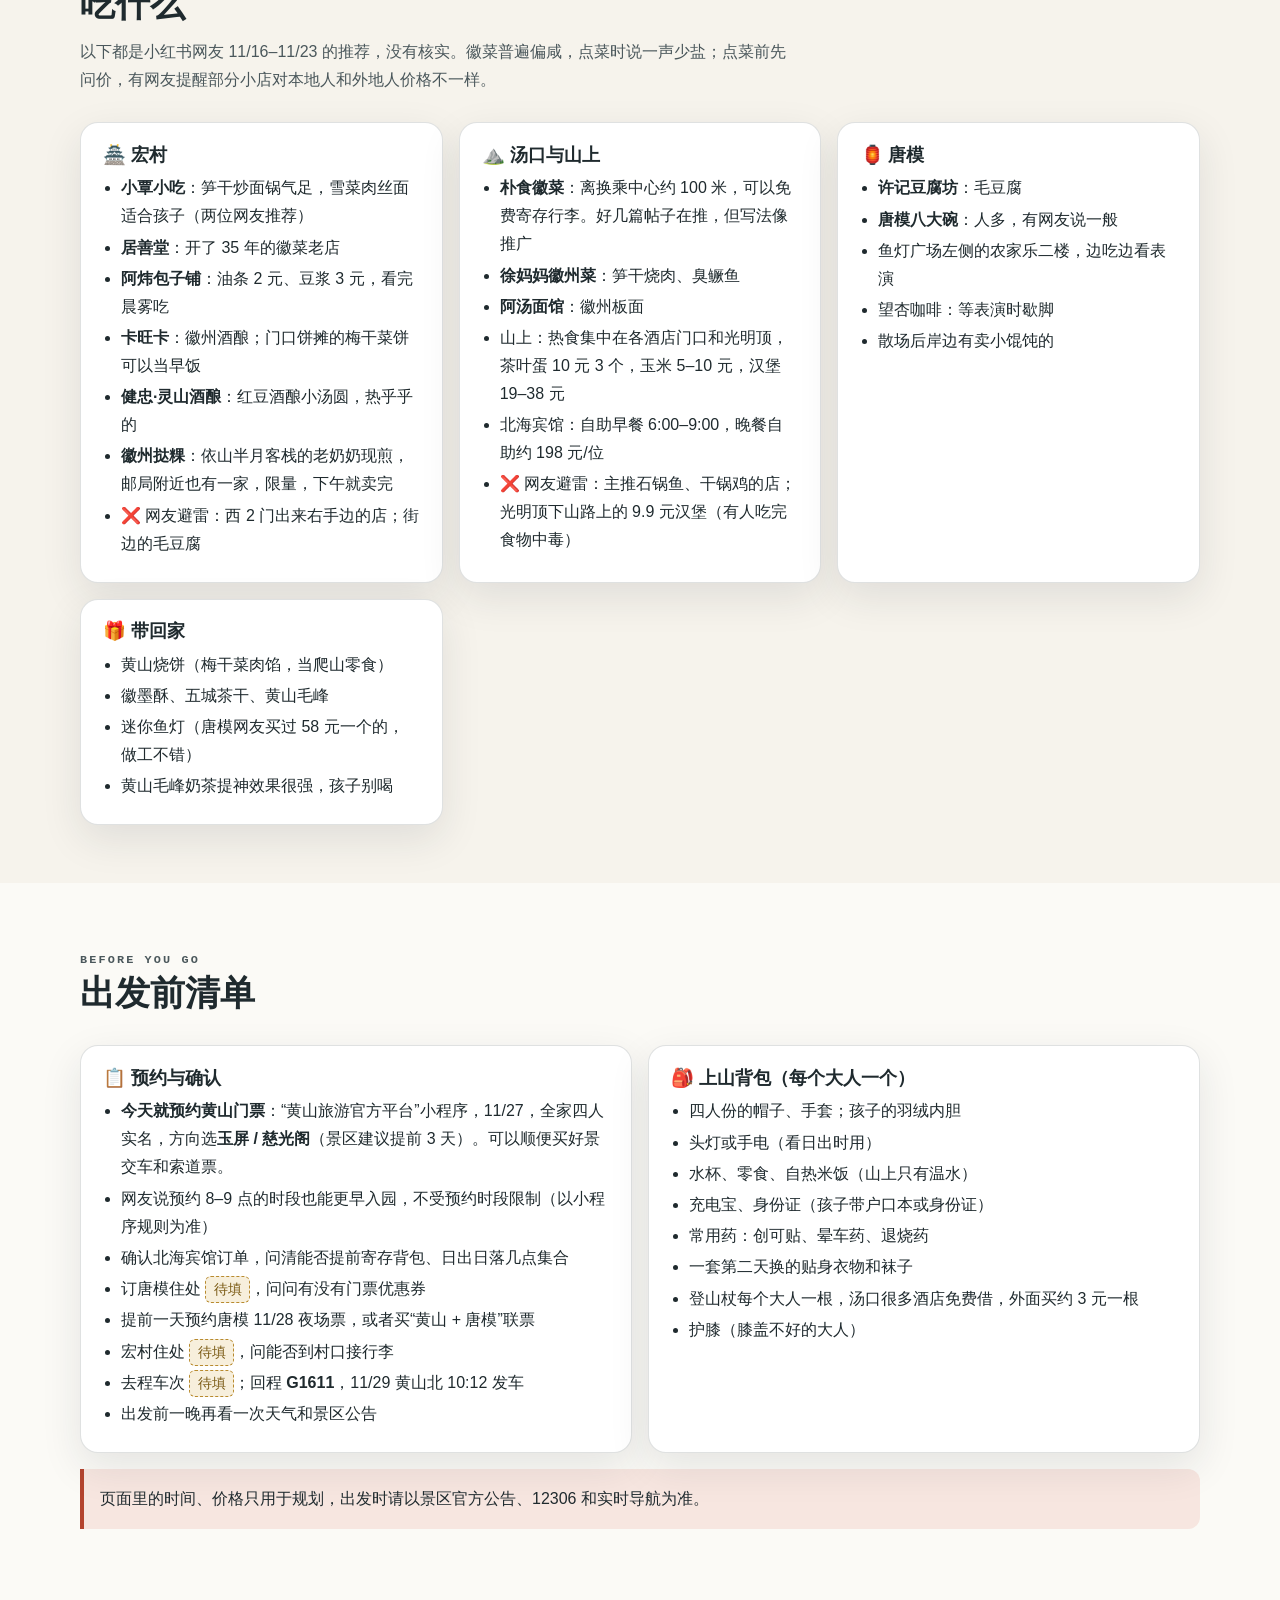
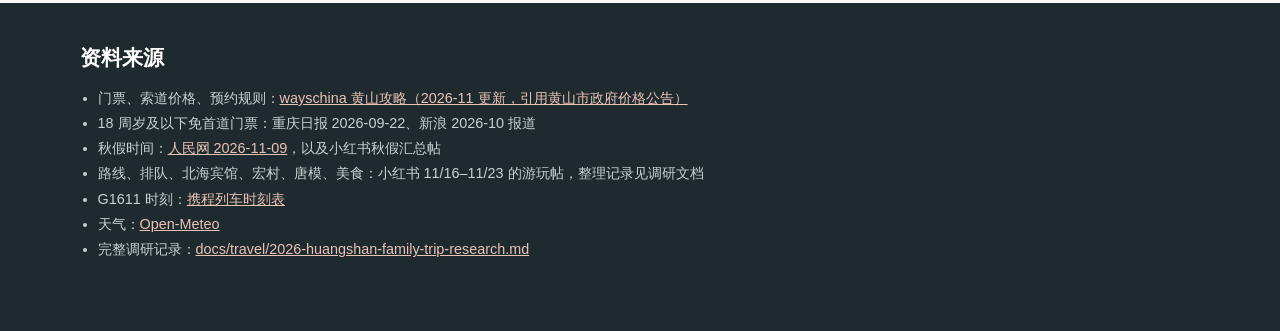
==== commit 57947f11: "feat: add Tangmo lantern viewing plans A/B and crowd estimate" ====
--- a/index.html
+++ b/index.html
@@ -465,16 +465,42 @@
         <tr><th>10:30 前</th><td><b>云谷索道</b>下山。网友说上午 10 点左右基本不排队，下午两点后要排 40 分钟以上。</td></tr>
         <tr><th>11:30</th><td>景交车回换乘中心，取行李，在汤口吃午饭。</td></tr>
         <tr><th>13:00</th><td>汤口 → <b>唐模</b>，打车约 1 小时，入住后让孩子睡个午觉。</td></tr>
-        <tr><th>16:00</th><td>沿 <b>檀干溪水街</b>走，看高阳廊桥、檀干园（小西湖）。17:00 后入园可以买夜场票。</td></tr>
-        <tr><th>17:45</th><td>到七天井广场，站中后排。</td></tr>
-        <tr><th>18:18</th><td><b>唐模鳌鱼灯</b>：开场是鳌鱼飞天加烟花，之后是鱼灯巡游和火壶，全程约 50–60 分钟。<br><small>不用提前一两个小时占位，开场前半小时到就行。前排只能看到鱼肚子，中后排看全景更好。避开高个子和举着孩子的人。广场左侧农家乐的二楼可以边吃饭边看。</small></td></tr>
+        <tr><th>16:00</th><td>沿 <b>檀干溪水街</b>走，看高阳廊桥、檀干园（小西湖）。夜场票 17:00 后入园。</td></tr>
+        <tr><th>17:30</th><td>按下面的 <b>方案 A 或 B</b> 就位。</td></tr>
+        <tr><th>18:18</th><td><b>唐模鳌鱼灯</b>：开场是双鳌鱼飞天加七彩祥云烟花（只有开头几秒） → 舞台节目、火壶、鱼灯巡游 → 后半场还有一小场烟花和鳌鱼 → 互动和蹦迪，约 19:18 结束。</td></tr>
+        <tr><th>19:30</th><td>等 15–20 分钟，人散了再走回住处。住在唐模，散场后不用抢车。</td></tr>
       </table>
+      <div class="grid grid-2" style="margin-top:1rem">
+        <div class="card" style="border:2px solid var(--pine);box-shadow:none">
+          <h4 style="margin:0 0 .3rem;font-size:1.05rem">✅ 方案 A（推荐）：先坐着看开场，后半场再下广场互动</h4>
+          <ol style="margin:.2rem 0 0;padding-left:1.2rem">
+            <li>17:00 前入园，在水街走走。</li>
+            <li><b>17:30 前</b>到鱼灯广场（七天井晒秋广场）<b>左侧农家乐的二楼平台</b>吃晚饭、等开场。孩子能坐着、暖和、不被挤。网友说在这里“吃饭即可免费观景”。最好让住处帮忙提前订位，店名没查到。</li>
+            <li>18:18 在二楼看鳌鱼飞天和烟花，这里视野正好是全景。</li>
+            <li>第一轮结束后前面的人开始散，这时下到广场看第二小场鳌鱼，带孩子去<b>举鱼灯、拉鳌鱼灯</b>。</li>
+          </ol>
+        </div>
+        <div class="card" style="box-shadow:none">
+          <h4 style="margin:0 0 .3rem;font-size:1.05rem">🙂 方案 B（订不到二楼时）：中后排站着看</h4>
+          <ol style="margin:.2rem 0 0;padding-left:1.2rem">
+            <li><b>17:40 左右</b>到广场，站<b>中间偏左、靠后</b>的位置。有网友推荐面向舞台的左手边，看鳌鱼和烟花最好。</li>
+            <li>一个大人占位，另一个带孩子在附近走动，减少干站的时间。</li>
+            <li>开场后孩子看不到就骑在肩上。鳌鱼飞得高，后排也看得到。</li>
+            <li>后半场人散了再往前走，去看第二小场、参加互动。</li>
+          </ol>
+          <p style="margin:.5rem 0 0;font-size:.88rem;color:var(--ink-soft)">河对岸咖啡馆也能坐着看全景，但每人最低消费 35–40 元，离互动区远，网友评价两极。</p>
+        </div>
+      </div>
+      <div class="note warn">
+        <p><b>安全：</b>不要站在小溪边，有网友提醒人多时有被挤下水的风险，现场几乎没有工作人员维持秩序。进场前约好走散后的集合点（比如住处门口），孩子戴电话手表，口袋里放联系卡片。</p>
+        <p><b>人流预估：</b>11/15–22 是秋假高峰加周末，帖子里几乎都是“人山人海”。11/28 是周六，人会比那时少一些，但仍然拥挤：广场 17:00 左右开始明显上人，17:45 后基本只剩后排和边上的位置。这是根据帖子推断的，没有官方数据。</p>
+      </div>
       <div class="note">
         <p><b>山顶风：</b>预报 28 日中午起山顶阵风 50–66 km/h（约 7–8 级），10:30 前下山正好避开。如果早上风已经很大，看完日出就直接去白鹅岭。</p>
       </div>
       <div class="day-extra">
-        <div><h4>🎫 唐模门票</h4>日场 80 元，17:00 后夜场 58 元（含鱼灯）。网友说夜场票要<b>提前一天线上预约</b>，窗口也能买。住附近民宿有时能拿到 40 元的优惠券。“黄山 + 唐模”有联票，两个景区的入园日期可以分开选。周一停演，大风大雨会临时取消。</div>
-        <div><h4>🌡 天气</h4>山顶日出时约 2.6°C，体感约 -1°C；唐模白天晴，约 22°C，晚上看表演时约 15°C，穿件外套就够。</div>
+        <div><h4>🎫 唐模门票</h4>日场 80 元，17:00 后夜场 58 元（含鱼灯）；身高 1.2–1.5 米的孩子优待票 40 元。网友说夜场票要<b>提前一天线上预约</b>，秋假时线上卖完过，窗口排了长队。住附近民宿有时能拿到 40 元的优惠券。“黄山 + 唐模”有联票，两个景区的入园日期可以分开选。周一停演，大风大雨会临时取消。</div>
+        <div><h4>🌡 天气</h4>山顶日出时约 2.6°C，体感约 -1°C；唐模白天晴，约 22°C，晚上看表演时约 15°C，穿件外套就够。下雨时鳌鱼不飞（充的是氦气），大风时演出可能调整，当天下午看一眼景区通知。</div>
       </div>
     </article>
 
@@ -680,7 +706,7 @@
           <tr><td>景交车（单程）</td><td>19 元</td><td>约 9 元</td><td>上、下山各坐一次</td></tr>
           <tr><td>玉屏索道（上山）</td><td>90 元</td><td>约 45 元</td><td>身高 1.2–1.5 米半价</td></tr>
           <tr><td>云谷索道（下山）</td><td>80 元</td><td>约 40 元</td><td>同上</td></tr>
-          <tr><td>唐模（夜场）</td><td>58 元</td><td>以现场为准</td><td>日场 80 元；有“黄山 + 唐模”联票</td></tr>
+          <tr><td>唐模（夜场）</td><td>58 元</td><td>40 元（1.2–1.5 米）</td><td>日场 80 元；有“黄山 + 唐模”联票</td></tr>
         </tbody>
       </table>
       <p style="font-size:.85rem;color:var(--ink-soft);margin:.6rem 0 0">孩子的景交车和索道价格来自一位近期带 8 岁孩子去的网友的实际花费（景交车 19 + 9，玉屏 90 + 45，云谷 80 + 40）。以小程序为准。</p>
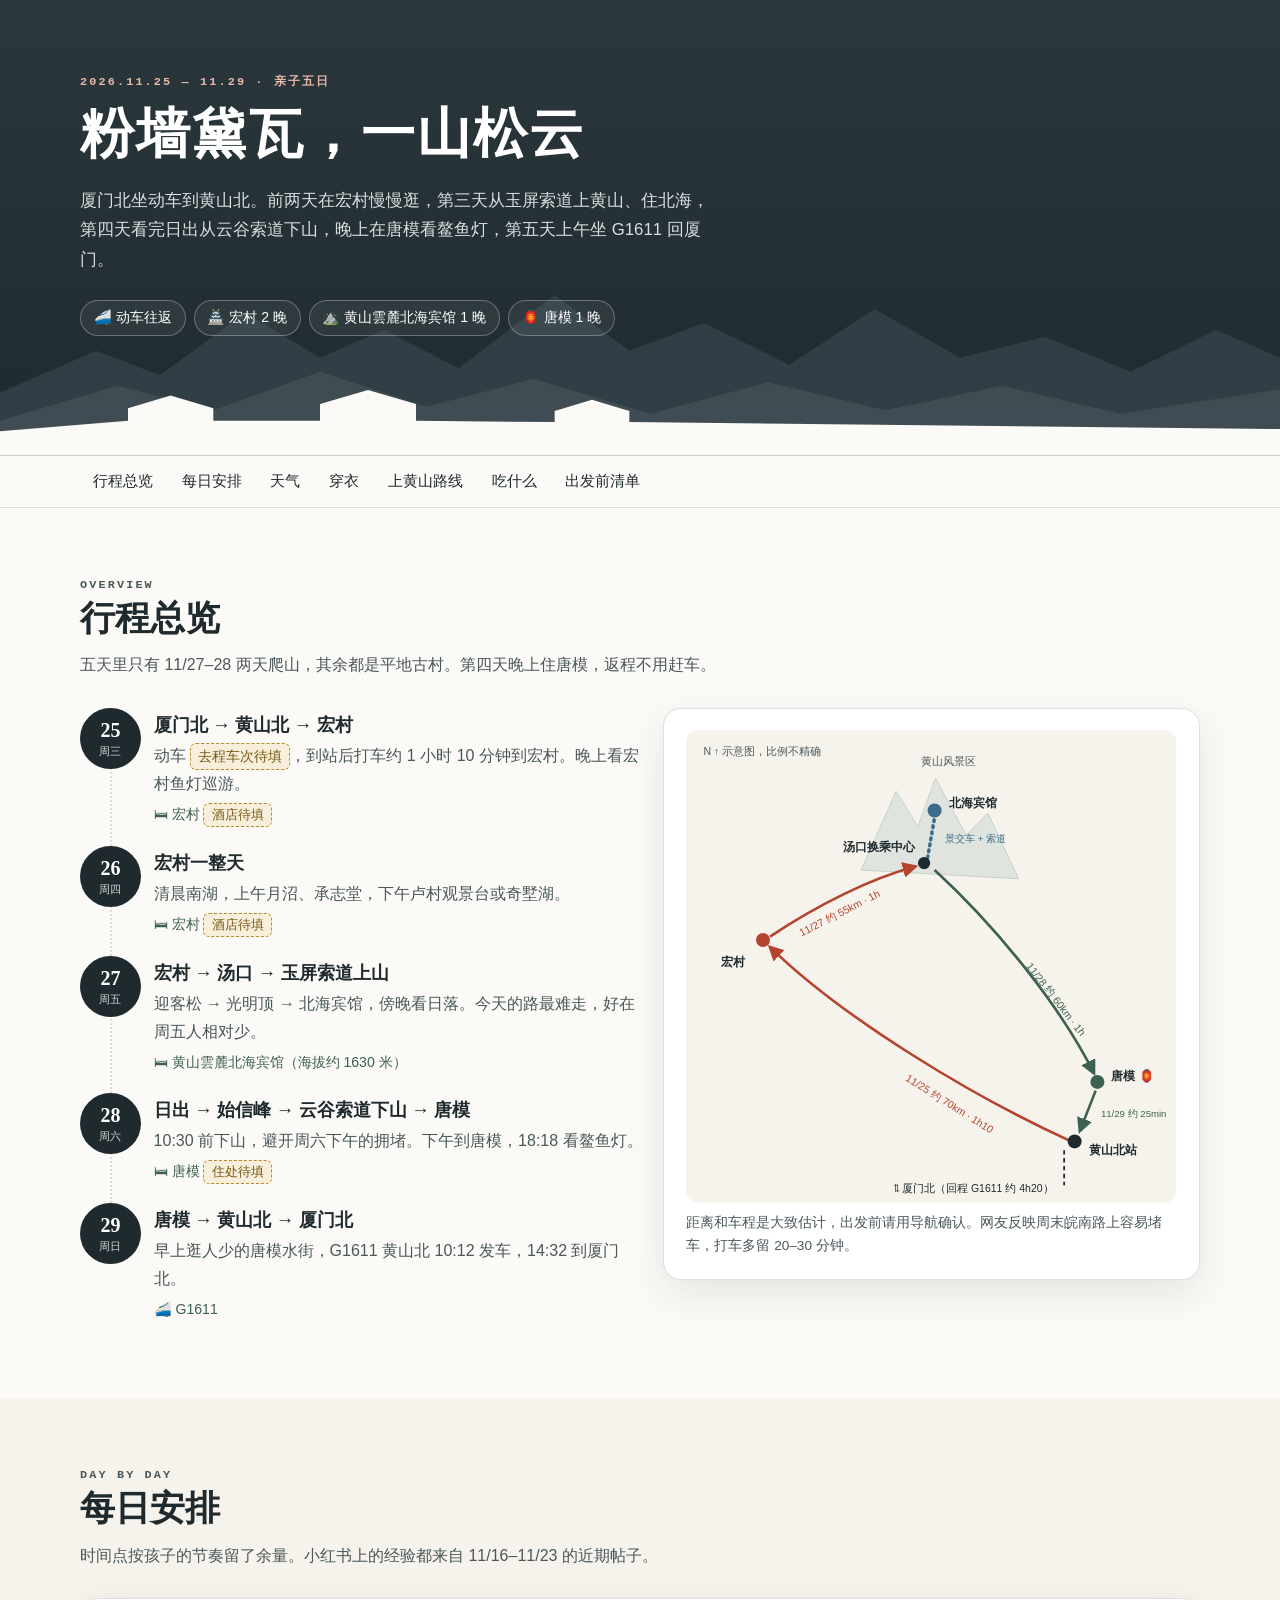
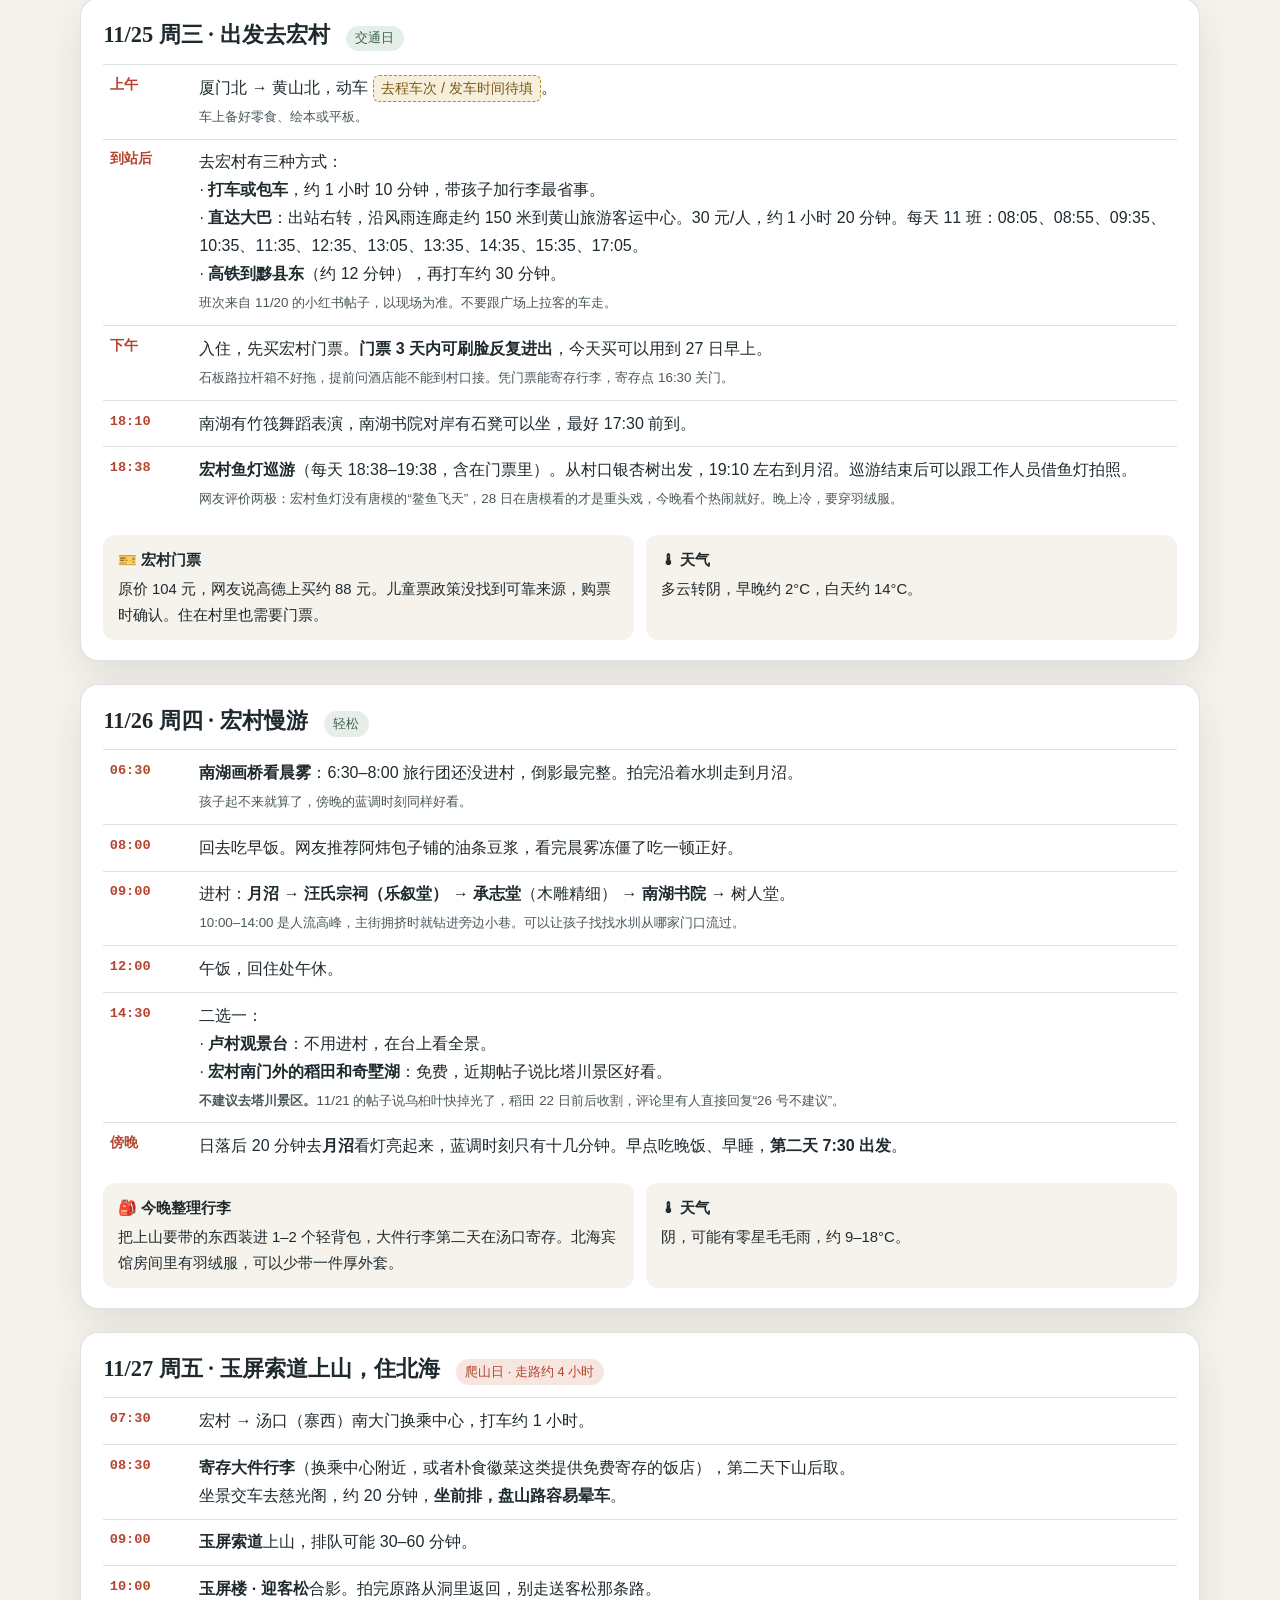
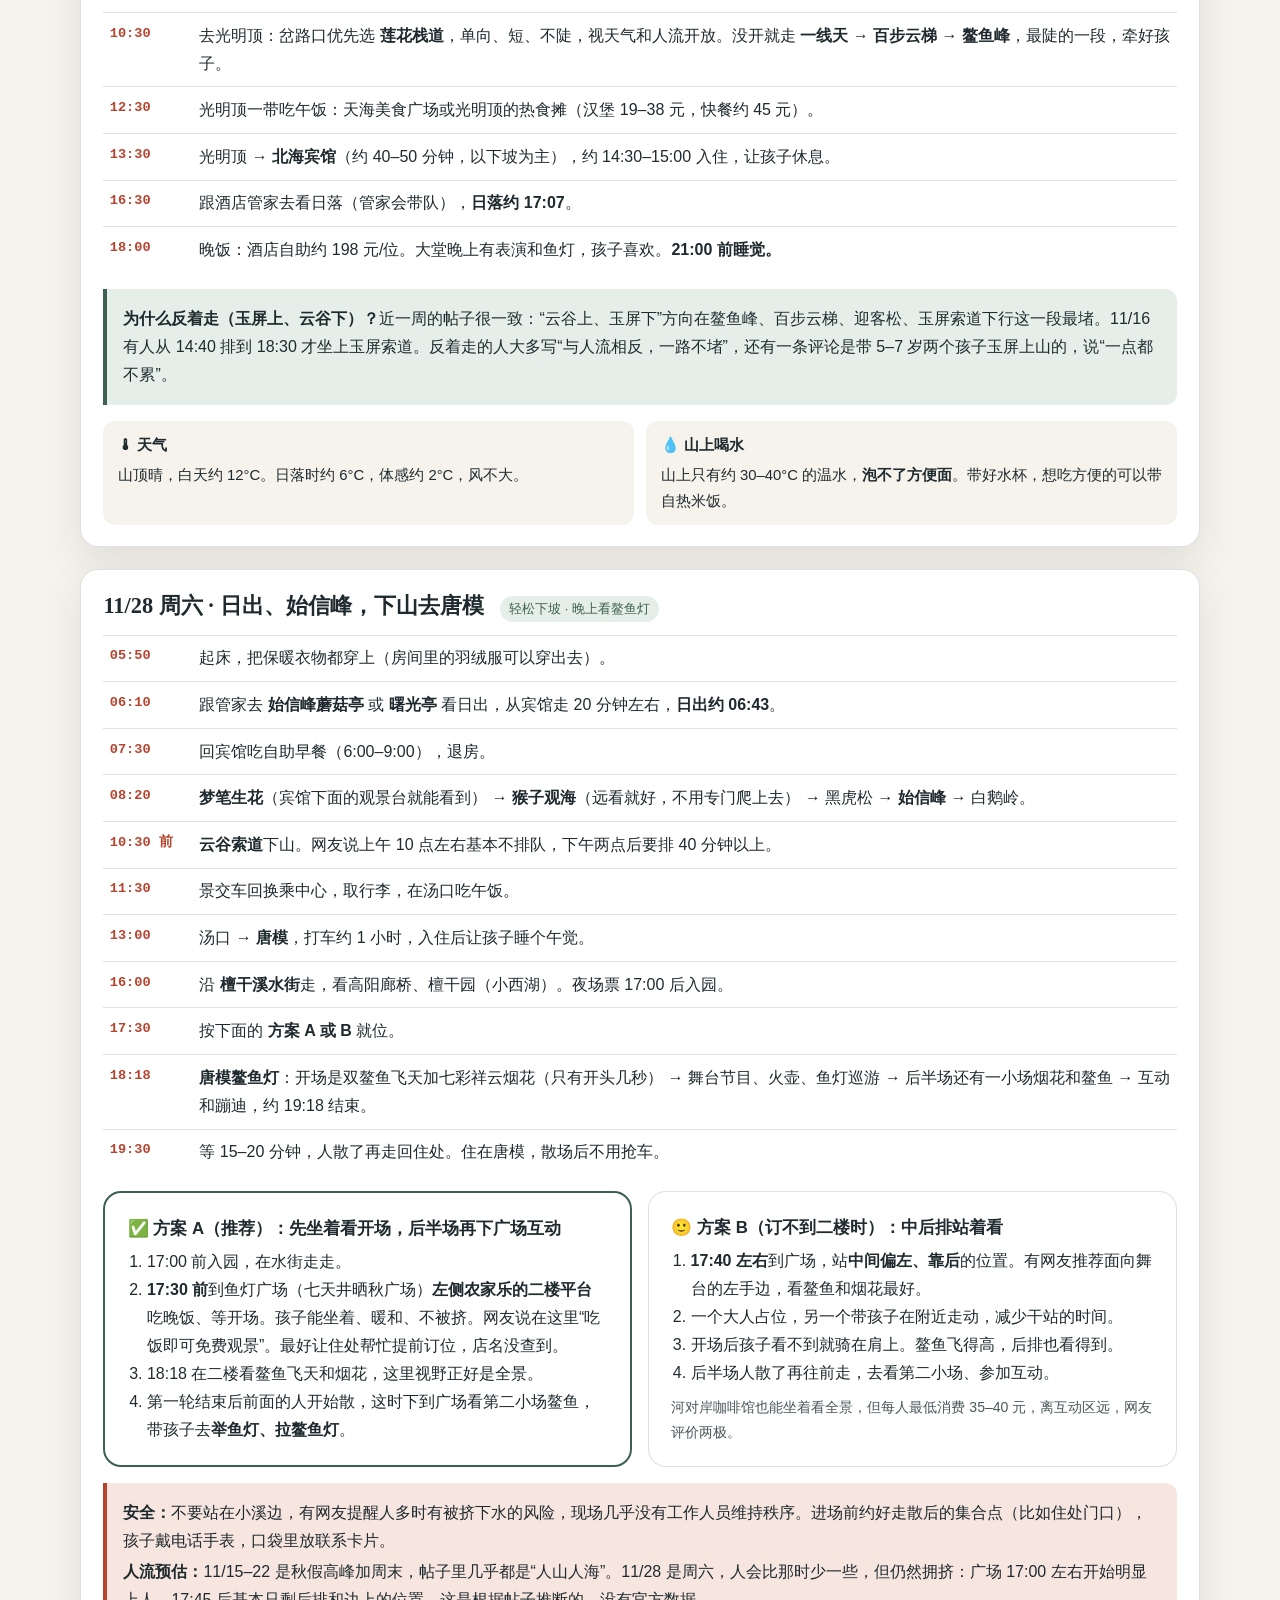
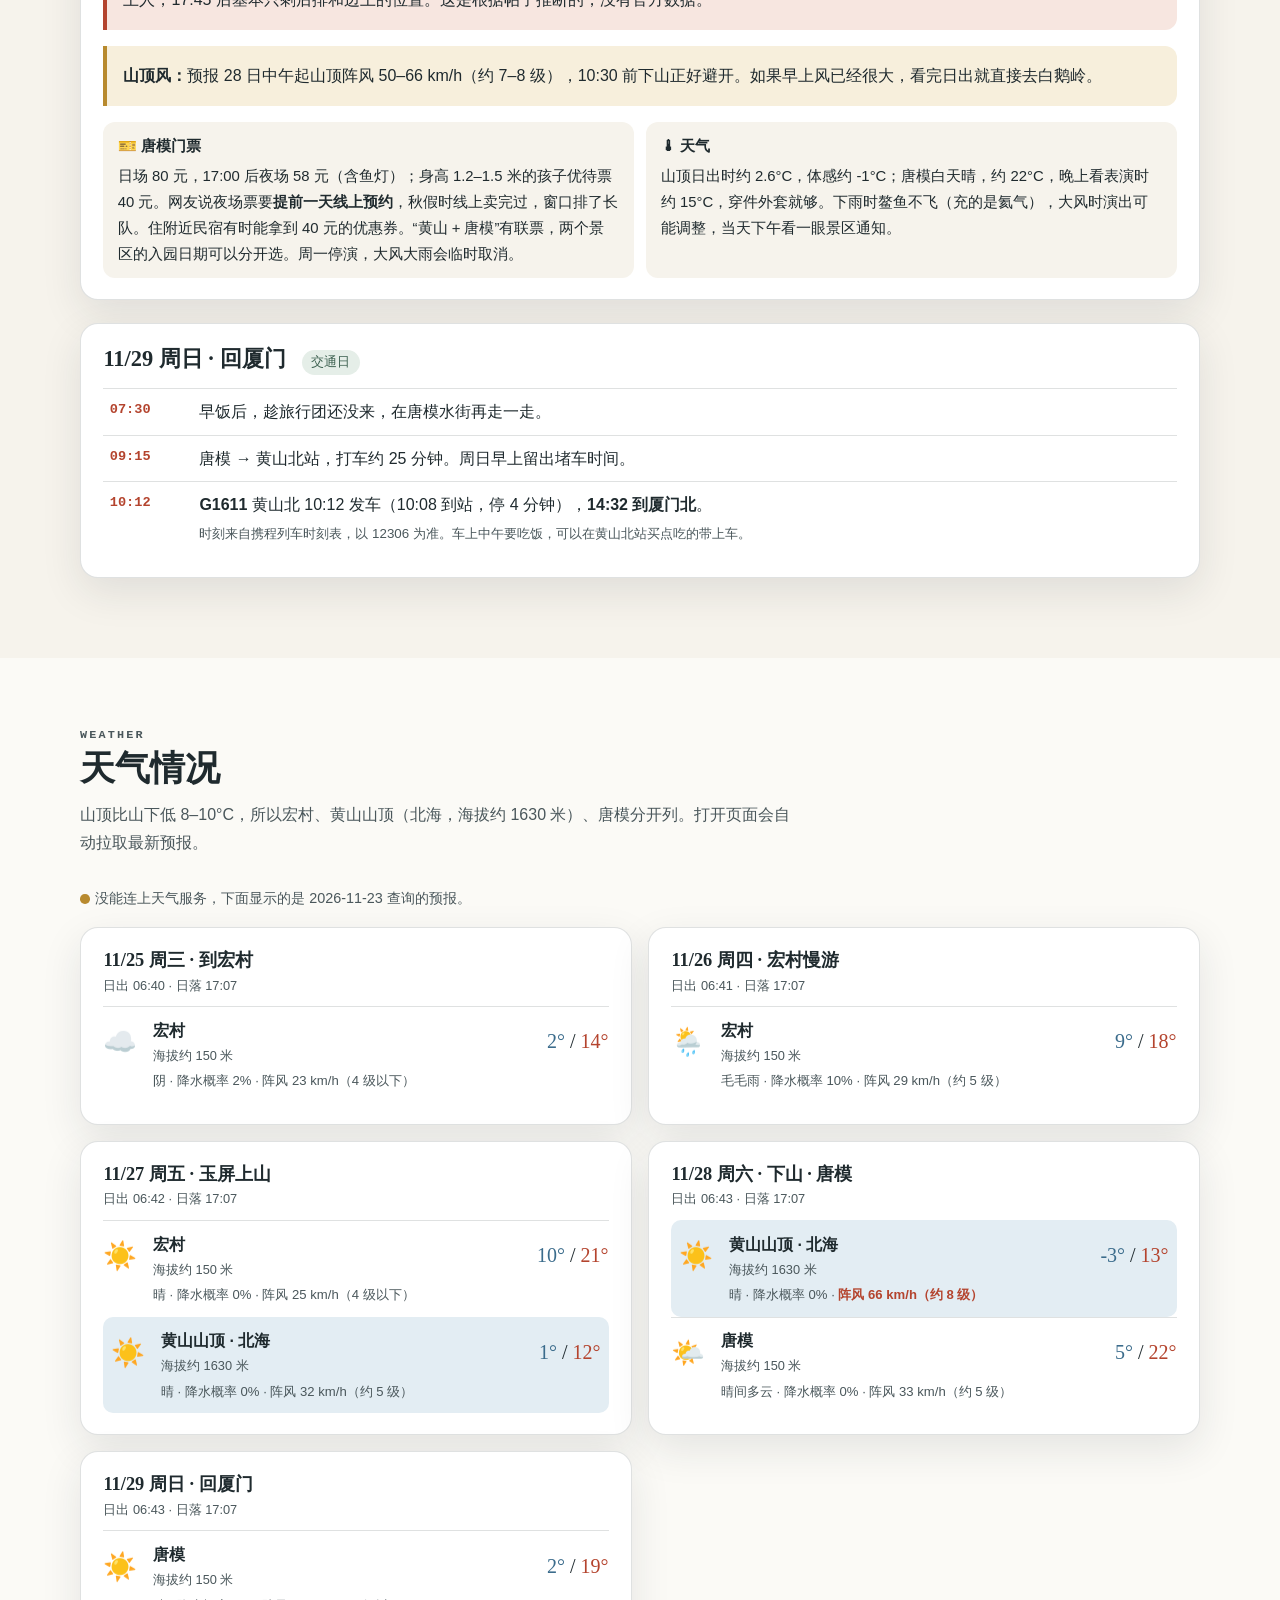
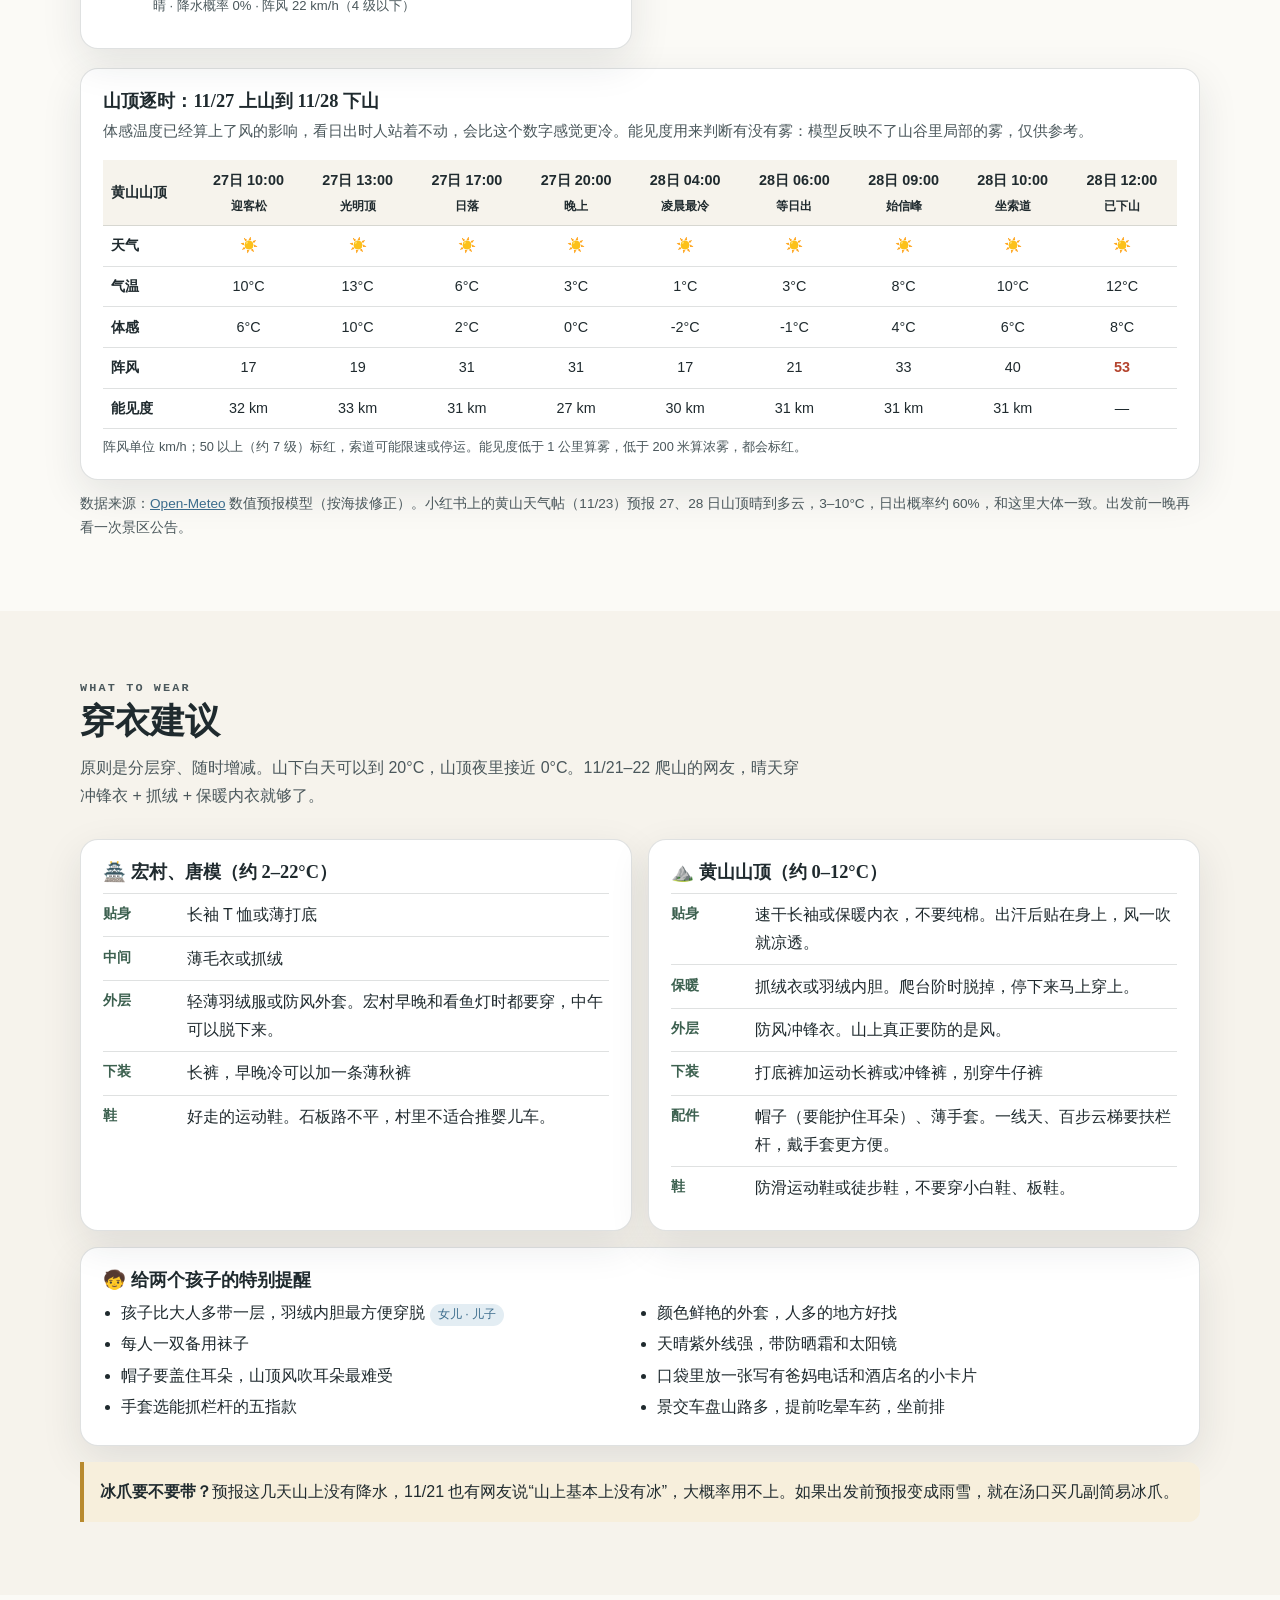
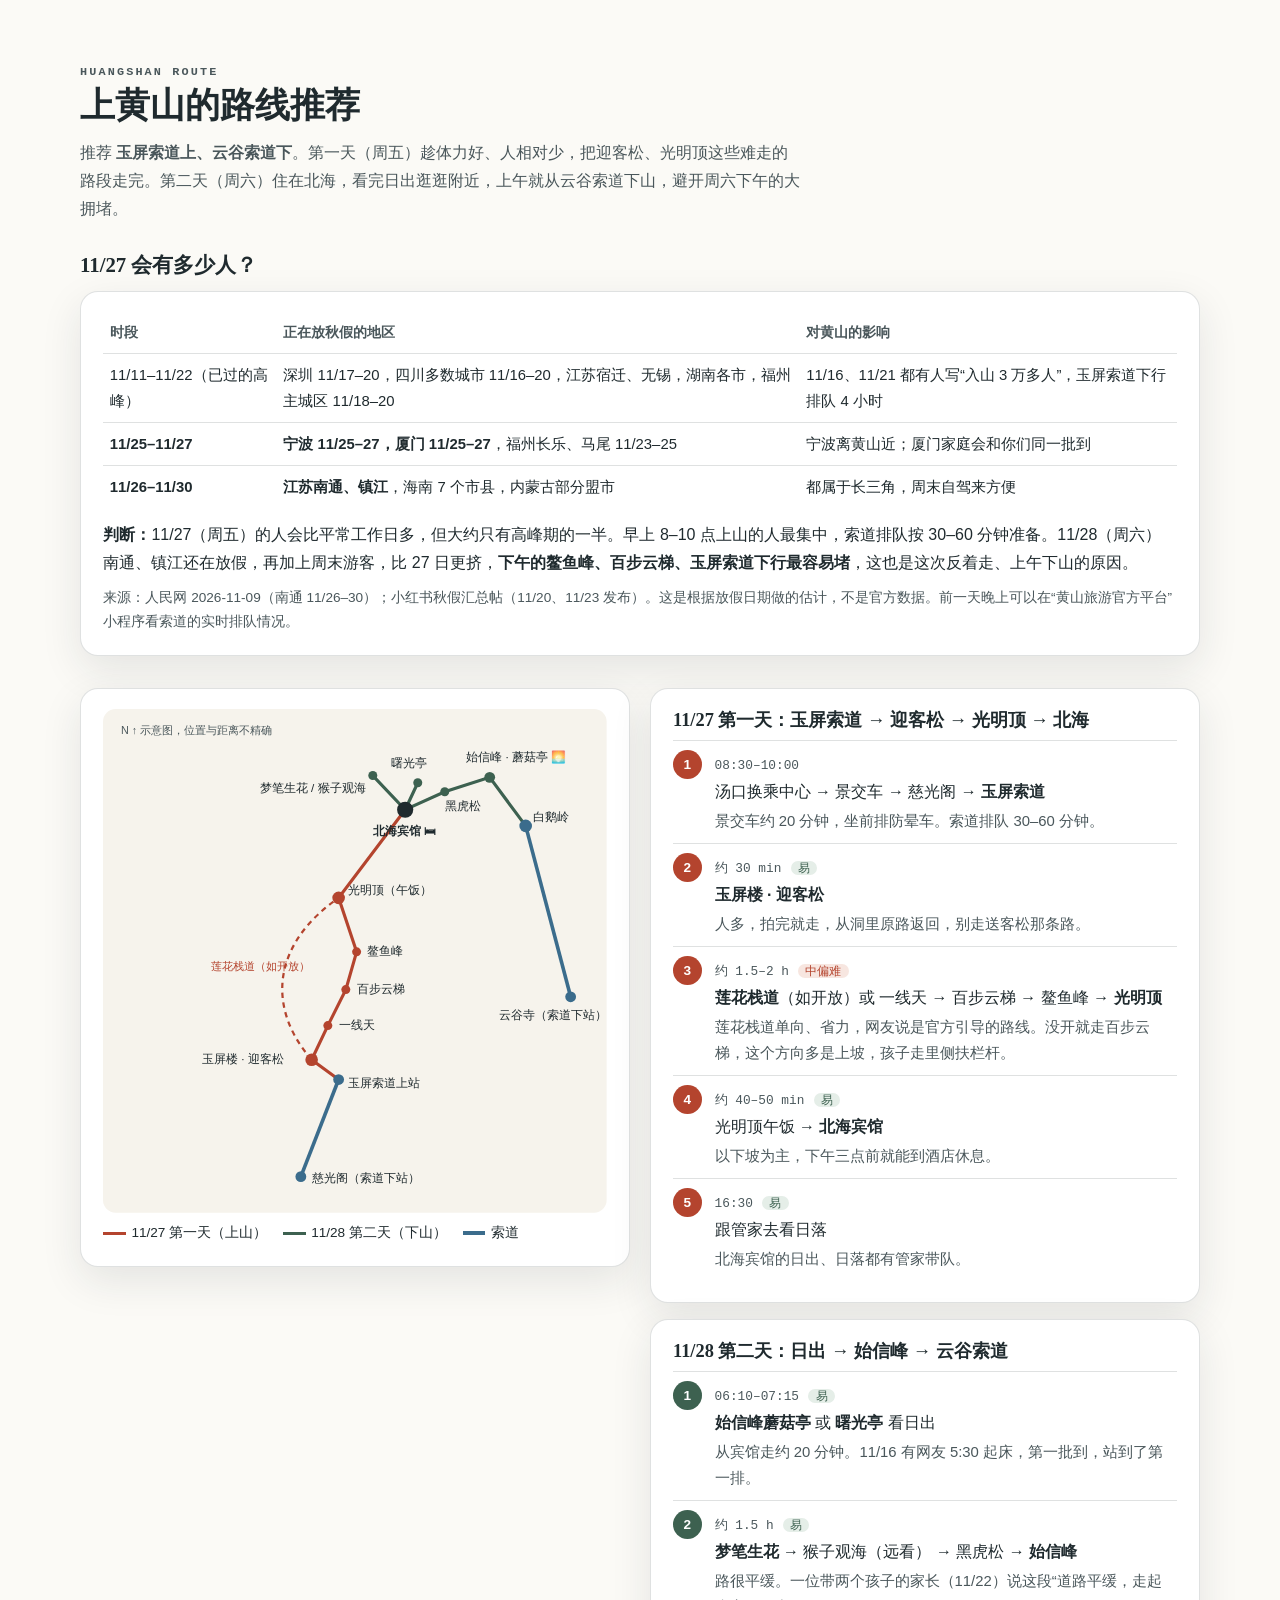
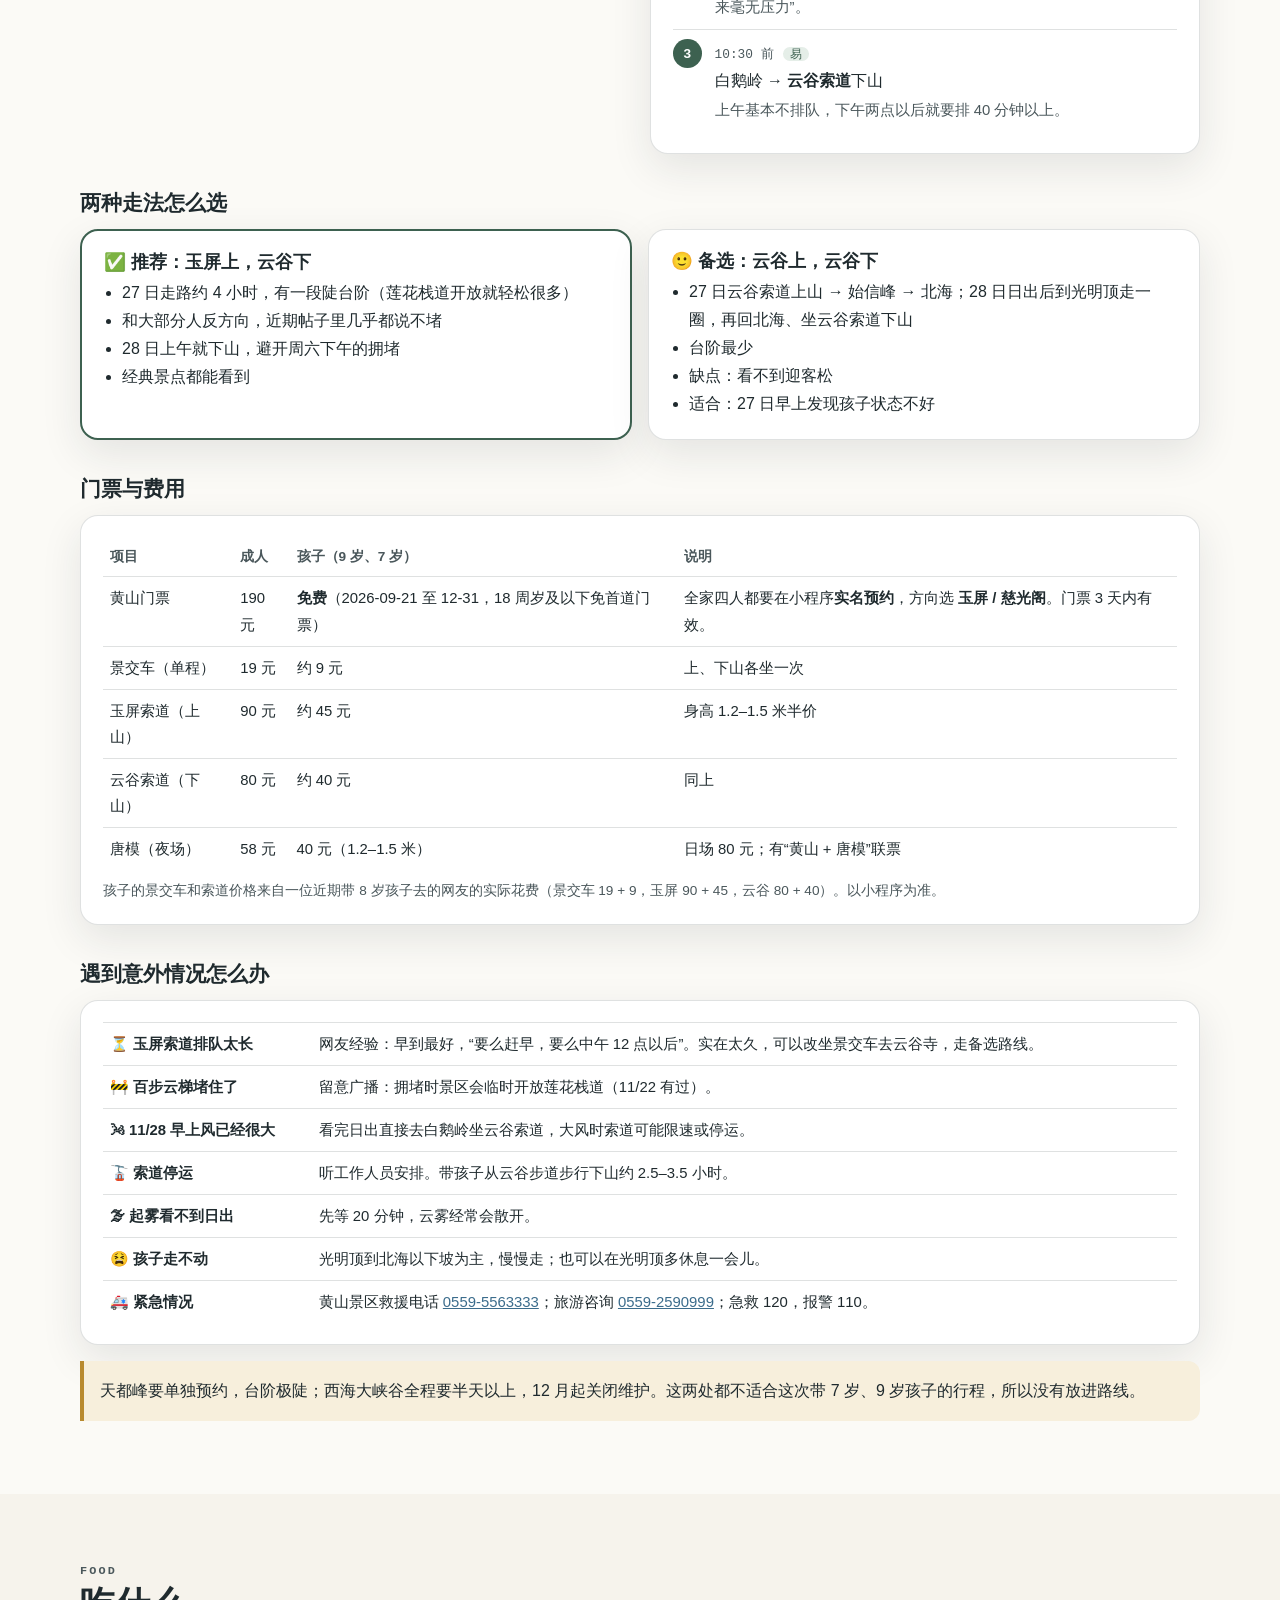
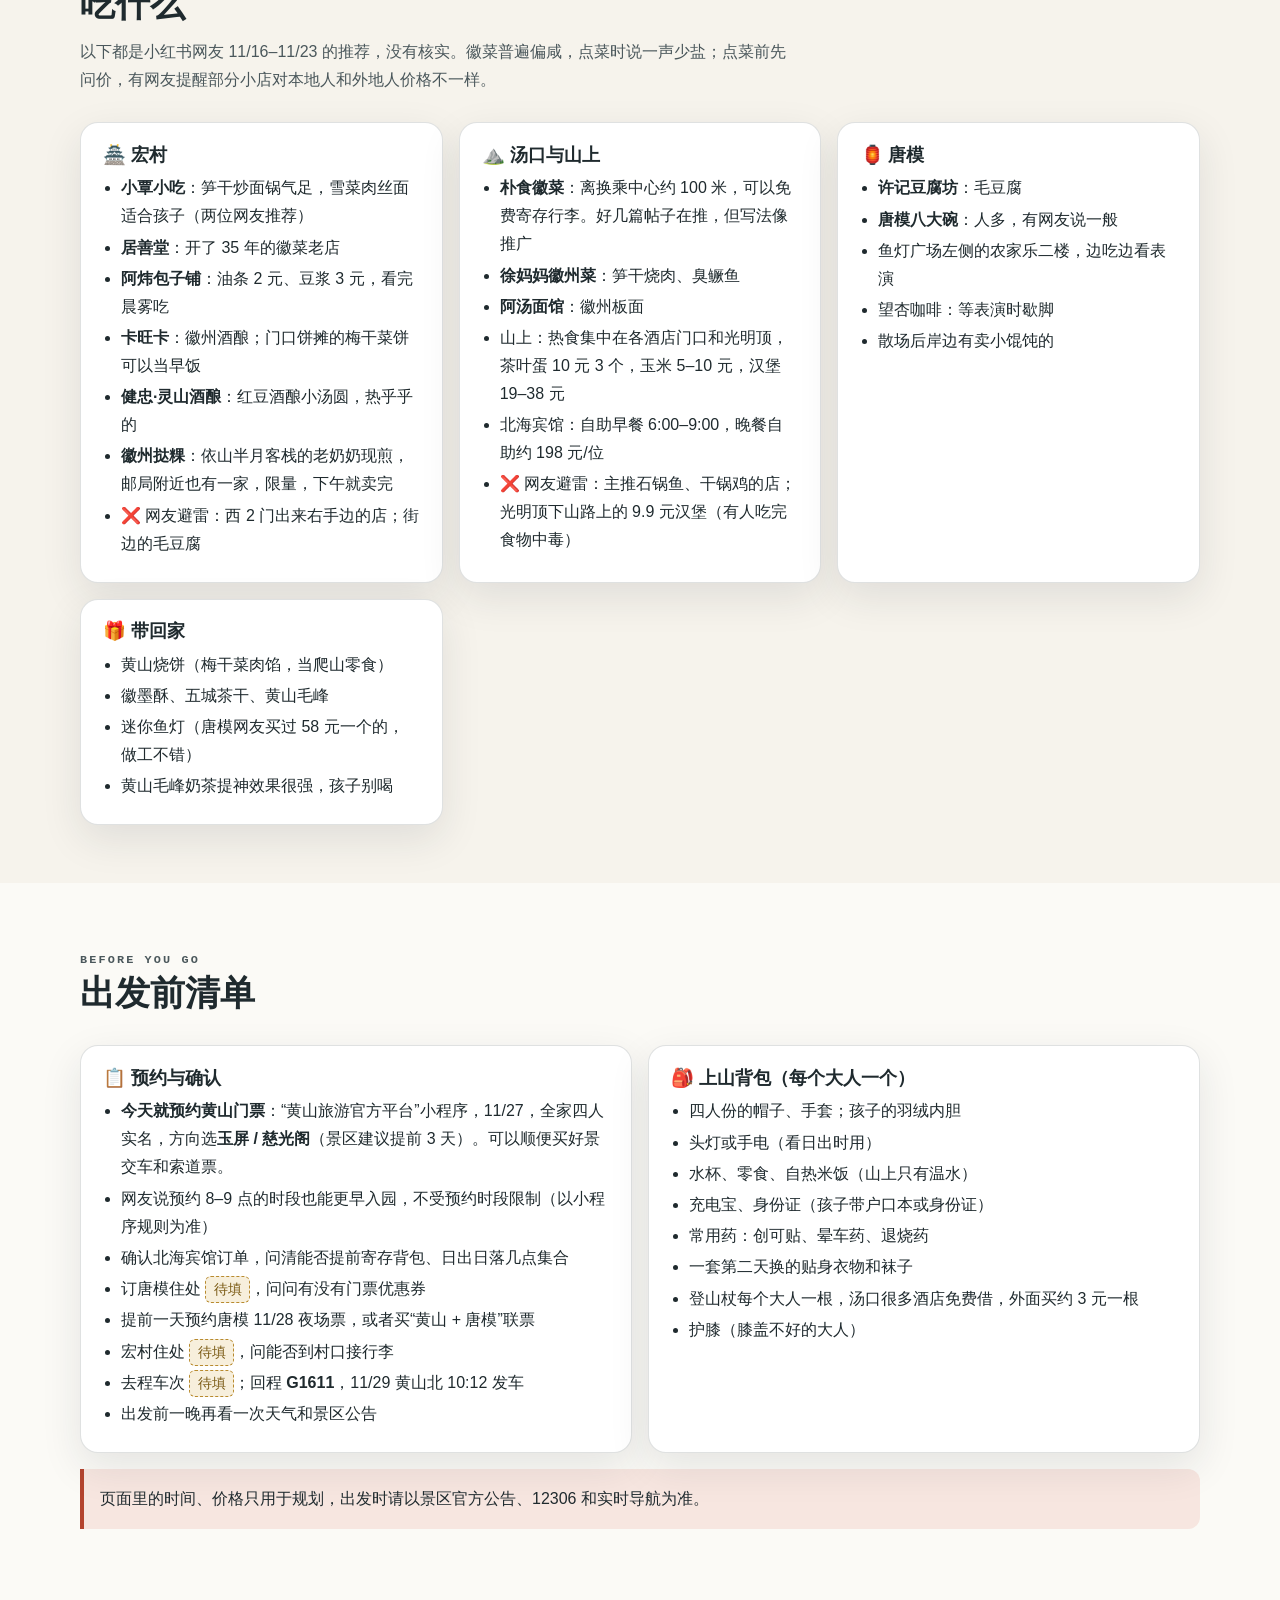
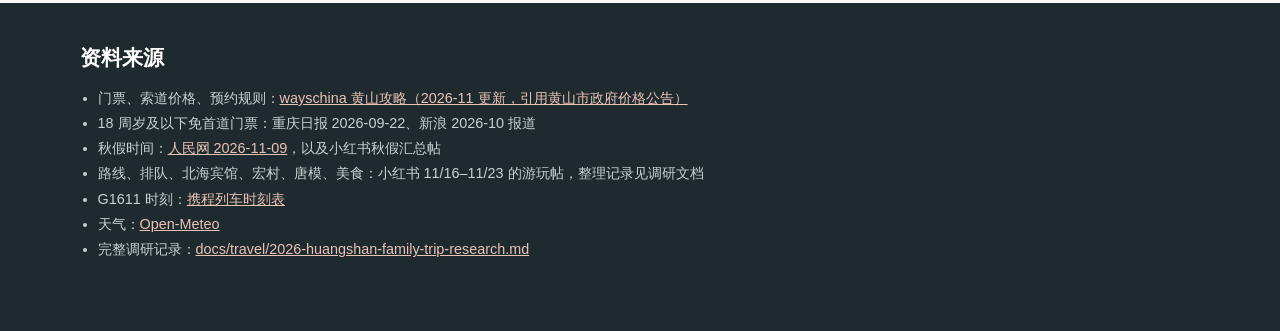
==== commit 5073f3dd: "chore: drop family chip from page header" ====
--- a/index.html
+++ b/index.html
@@ -31,7 +31,11 @@
       --content: 1120px;
     }
     * { box-sizing: border-box; }
-    html { scroll-behavior: smooth; }
+    html {
+      @media (prefers-reduced-motion: no-preference) { scroll-behavior: smooth; }
+    }
+    /* 2: keep section headings clear of the sticky nav after an anchor jump */
+    section[id], article[id] { scroll-margin-top: 4rem; }
     body {
       margin: 0;
       color: var(--ink);
@@ -43,7 +47,7 @@
     a { color: var(--sky); }
     :focus-visible { outline: 3px solid var(--cinnabar); outline-offset: 3px; }
     .shell { width: min(calc(100% - 36px), var(--content)); margin-inline: auto; }
-    h1, h2, h3 { font-family: var(--display); line-height: 1.3; margin: 0; }
+    h1, h2, h3 { font-family: var(--display); line-height: 1.3; margin: 0; text-wrap: balance; }
     .eyebrow {
       margin: 0 0 .4rem;
       color: var(--cinnabar);
@@ -193,7 +197,9 @@
     .wx-place.peak { background: var(--sky-light); border-radius: 10px; padding-inline: .5rem; border-top-color: transparent; }
     .gust-strong { color: var(--cinnabar); font-weight: 700; }
     .hourly-wrap { overflow-x: auto; margin-top: 1rem; }
-    table.hourly { border-collapse: collapse; min-width: 640px; width: 100%; font-size: .9rem; }
+    table.hourly { border-collapse: separate; border-spacing: 0; min-width: 640px; width: 100%; font-size: .9rem; }
+    table.hourly :is(th, td):first-child { position: sticky; inset-inline-start: 0; z-index: 1; background: var(--white); }
+    table.hourly thead th:first-child { background: var(--wall); }
     table.hourly th, table.hourly td { padding: .45rem .5rem; text-align: center; border-bottom: 1px solid var(--line); }
     table.hourly thead th { font-weight: 600; background: var(--wall); }
     table.hourly td:first-child, table.hourly th:first-child { text-align: left; white-space: nowrap; }
@@ -269,7 +275,6 @@
     <h1>粉墙黛瓦，一山松云</h1>
     <p class="lede">厦门北坐动车到黄山北。前两天在宏村慢慢逛，第三天从玉屏索道上黄山、住北海，第四天看完日出从云谷索道下山，晚上在唐模看鳌鱼灯，第五天上午坐 G1611 回厦门。</p>
     <ul class="chips">
-      <li>👨‍👩‍👧‍👦 父母 + 9 岁女儿 + 7 岁儿子</li>
       <li>🚄 动车往返</li>
       <li>🏯 宏村 2 晚</li>
       <li>⛰️ 黄山雲麓北海宾馆 1 晚</li>
@@ -531,9 +536,9 @@
     <div class="grid" id="wxDays" style="grid-template-columns:repeat(auto-fit,minmax(min(100%,440px),1fr))"></div>
 
     <div class="card" style="margin-top:1.2rem">
-      <h3 style="font-size:1.15rem">山顶逐时：11/27 上山到 11/28 下山</h3>
+      <h3 id="wxHourlyTitle" style="font-size:1.15rem">山顶逐时：11/27 上山到 11/28 下山</h3>
       <p style="margin:.3rem 0 0;color:var(--ink-soft);font-size:.92rem">体感温度已经算上了风的影响，看日出时人站着不动，会比这个数字感觉更冷。能见度用来判断有没有雾：模型反映不了山谷里局部的雾，仅供参考。</p>
-      <div class="hourly-wrap">
+      <div class="hourly-wrap" tabindex="0" role="region" aria-labelledby="wxHourlyTitle">
         <table class="hourly" id="wxHourly"></table>
       </div>
     </div>
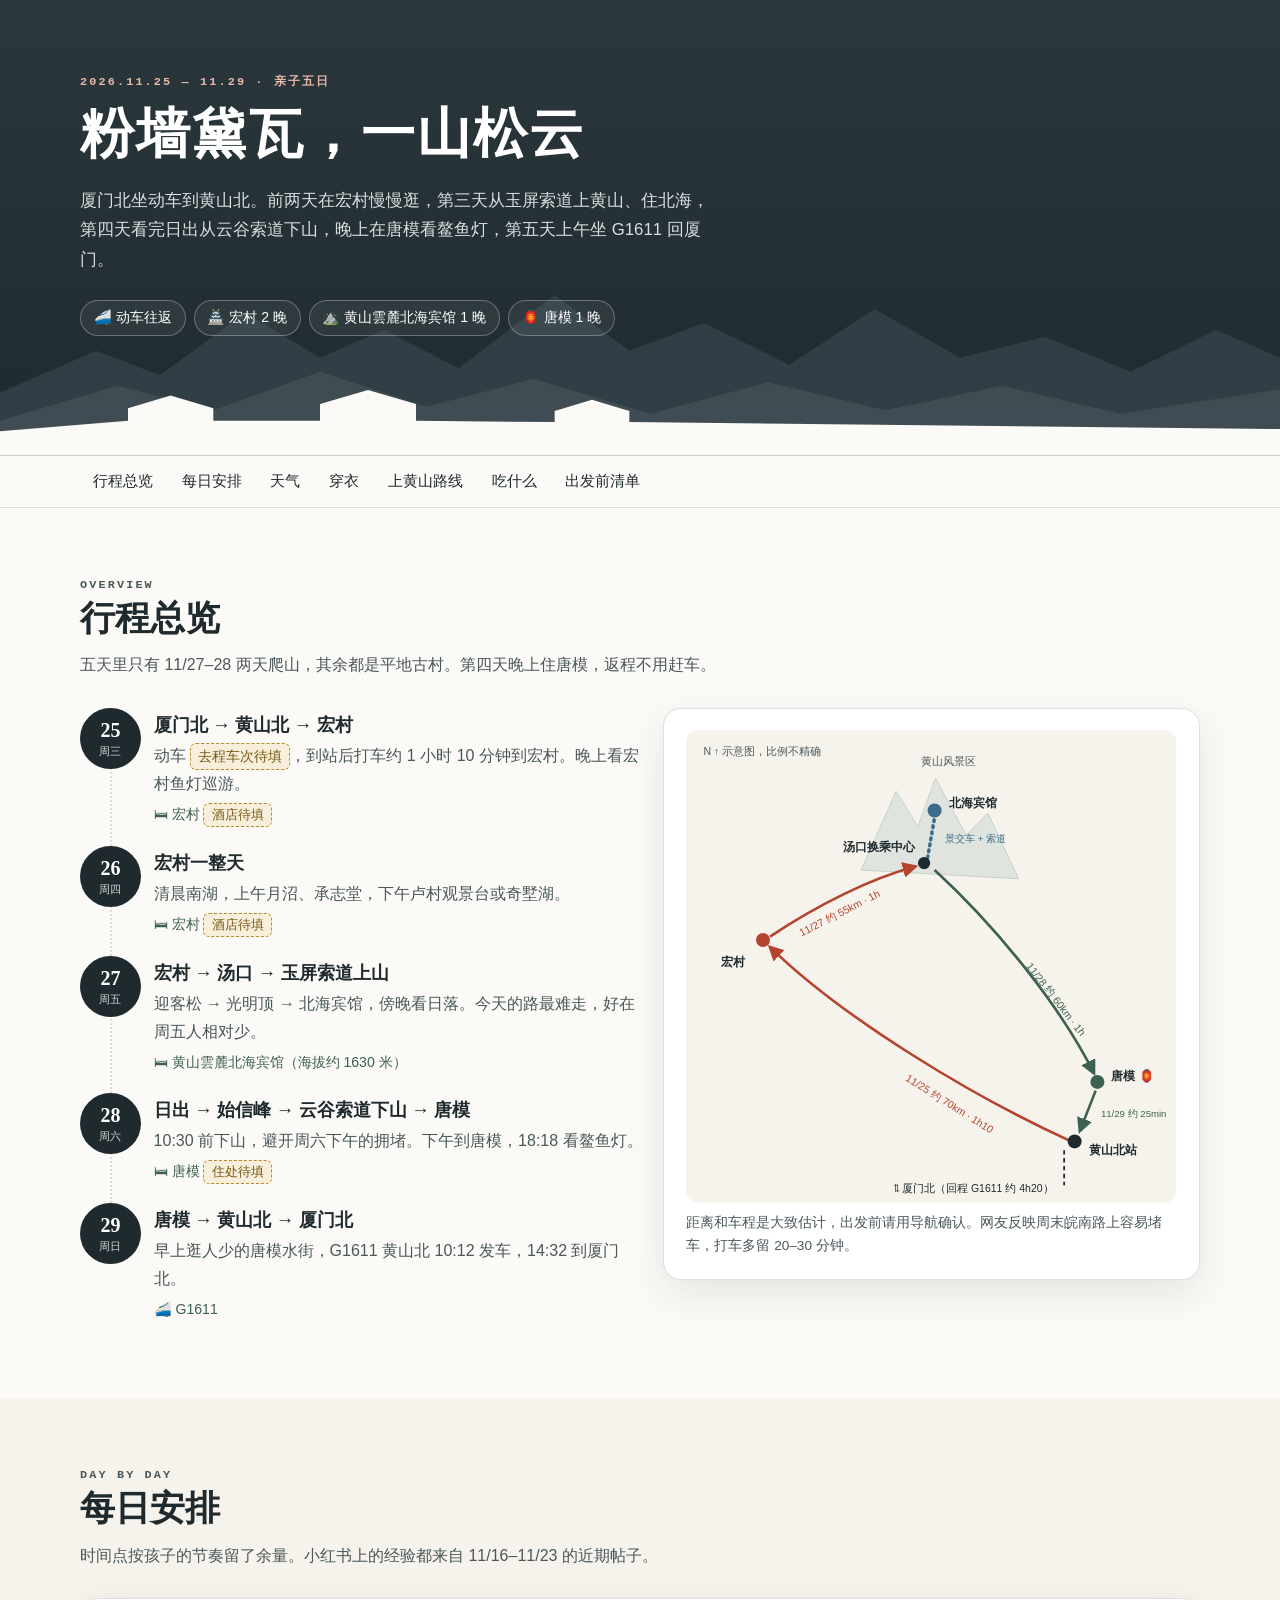
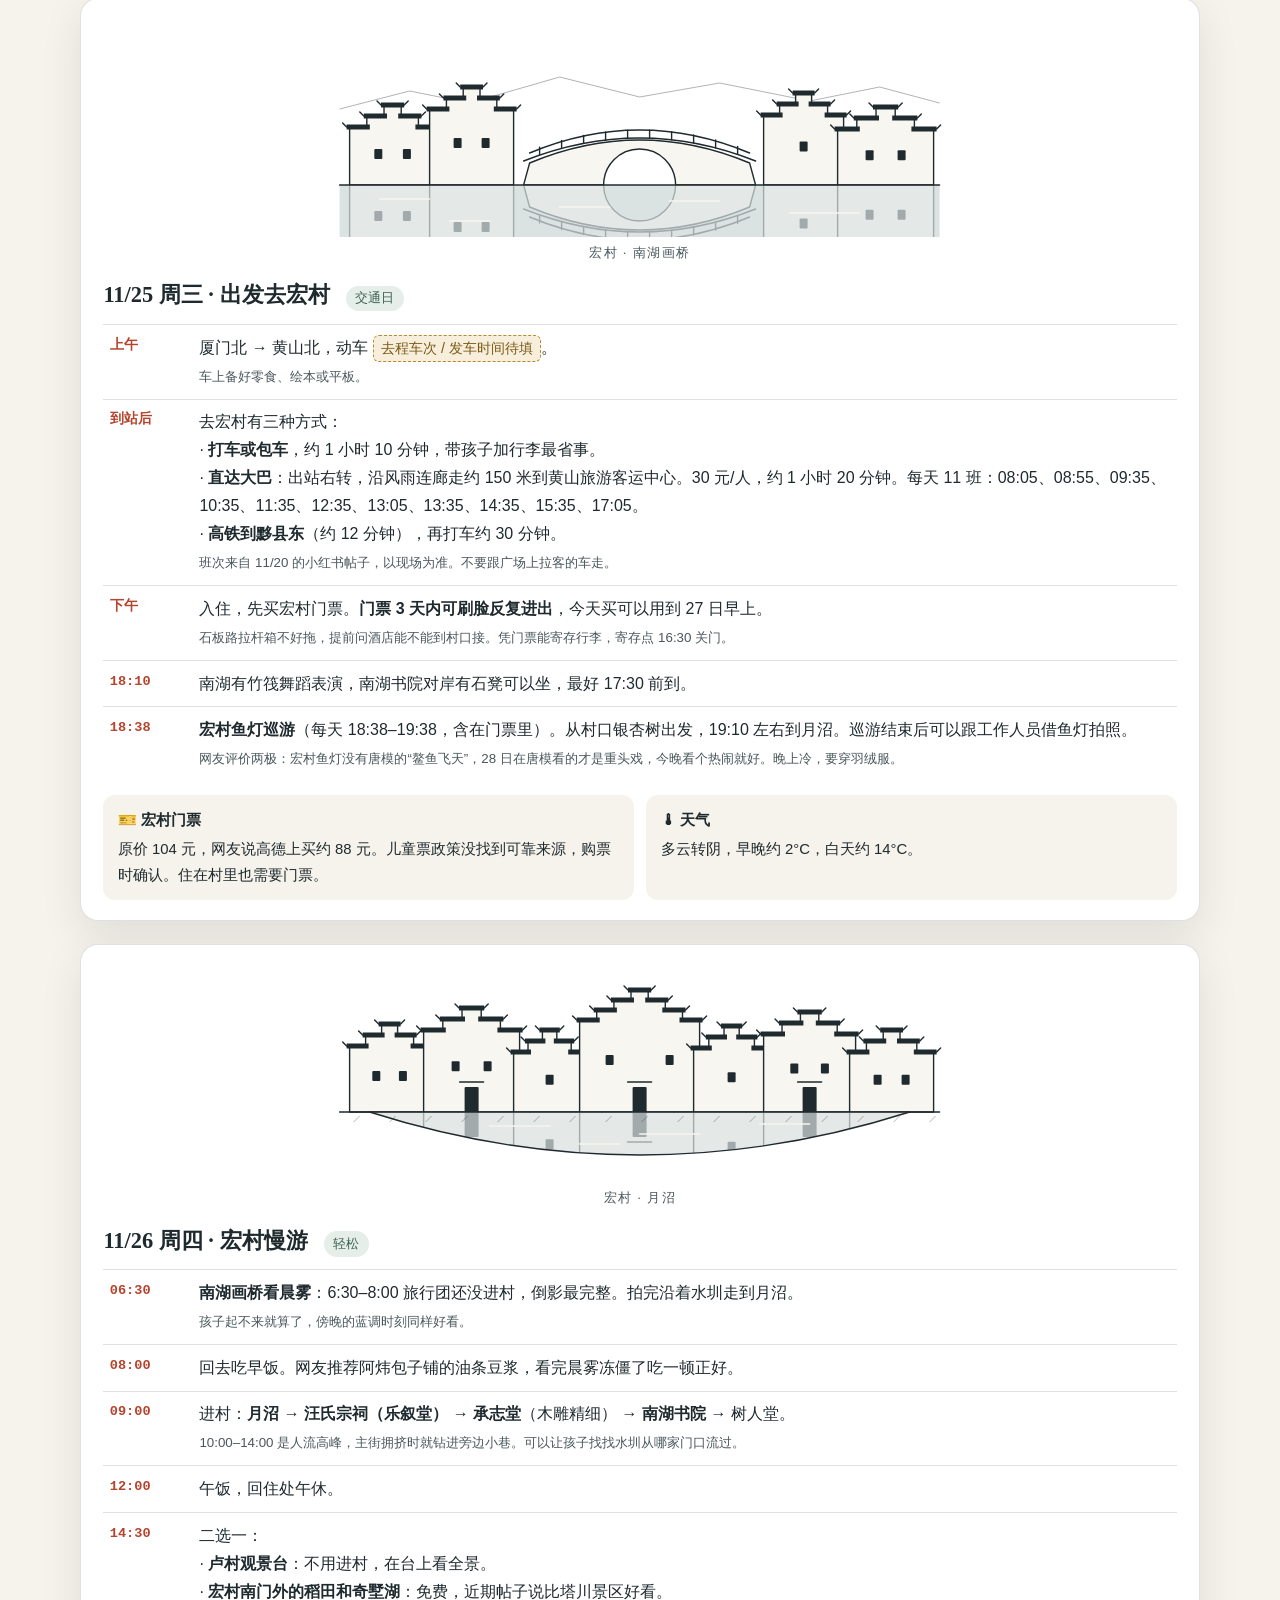
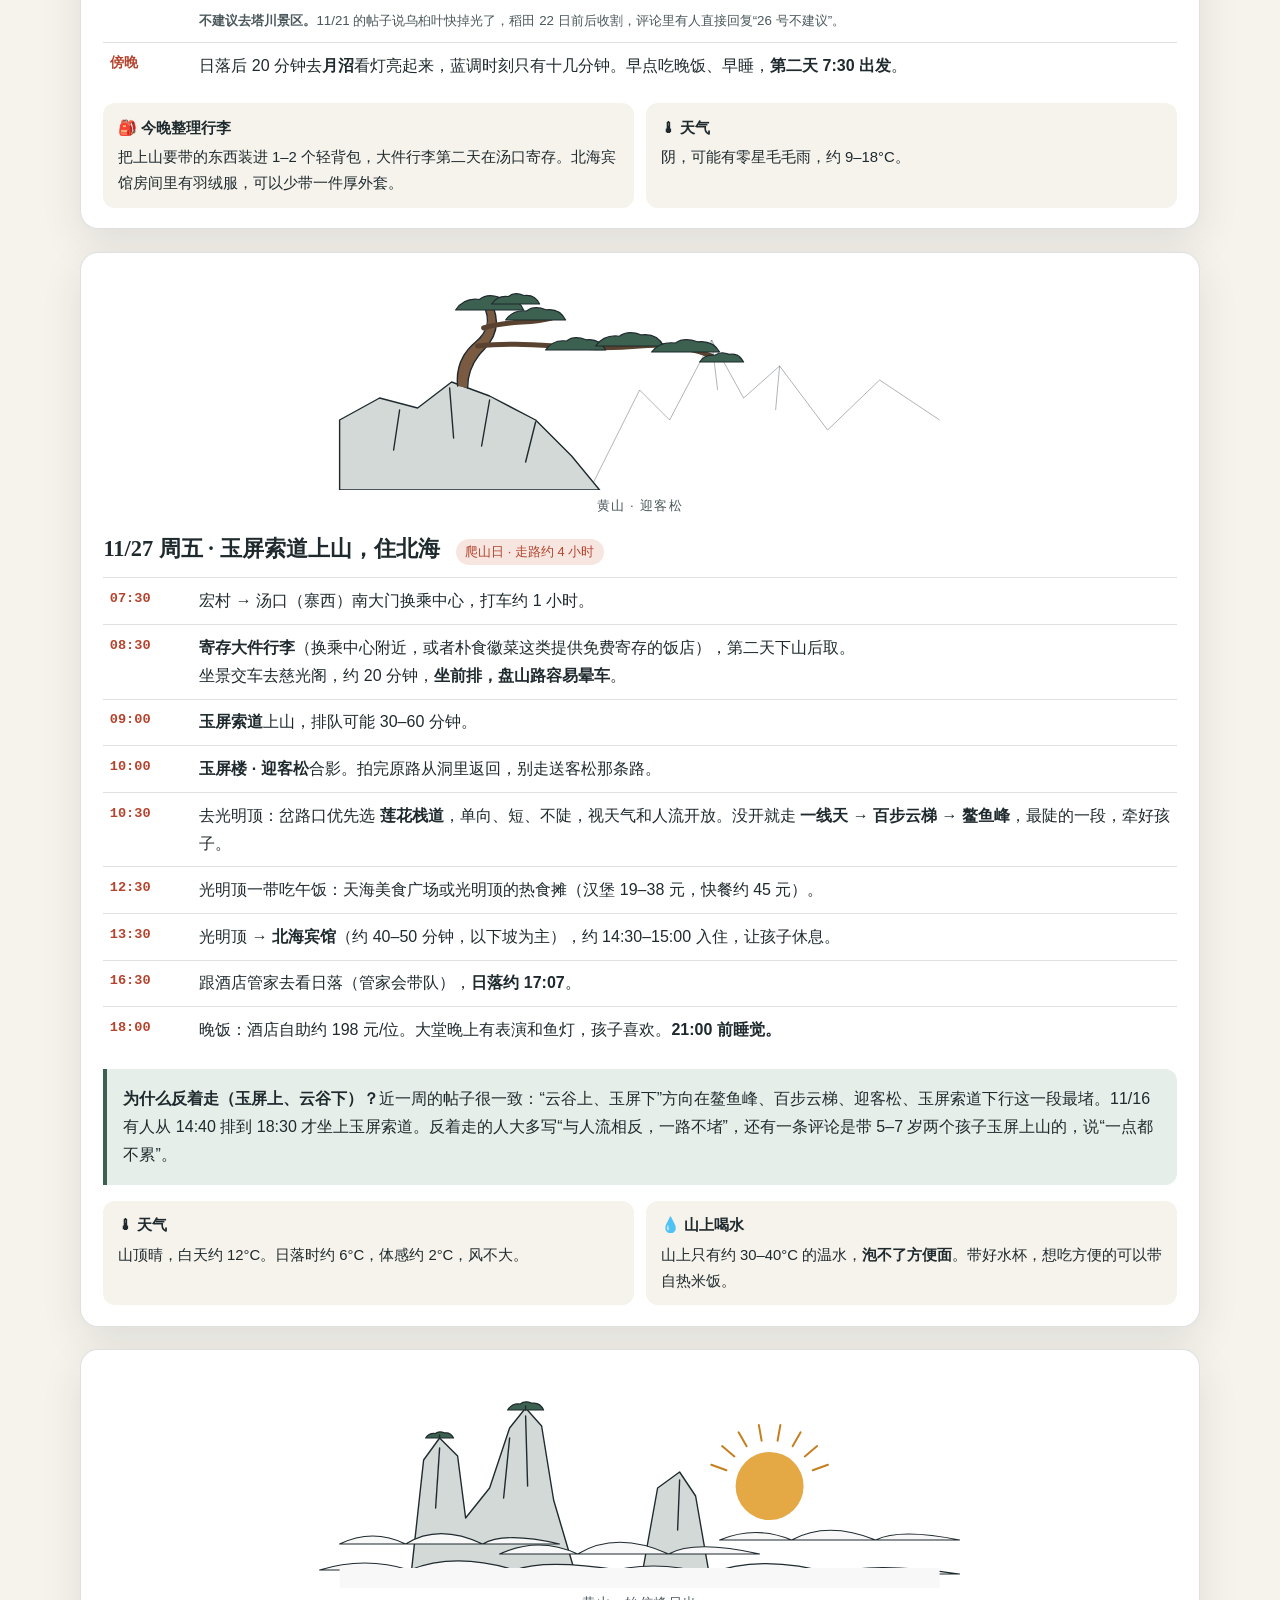
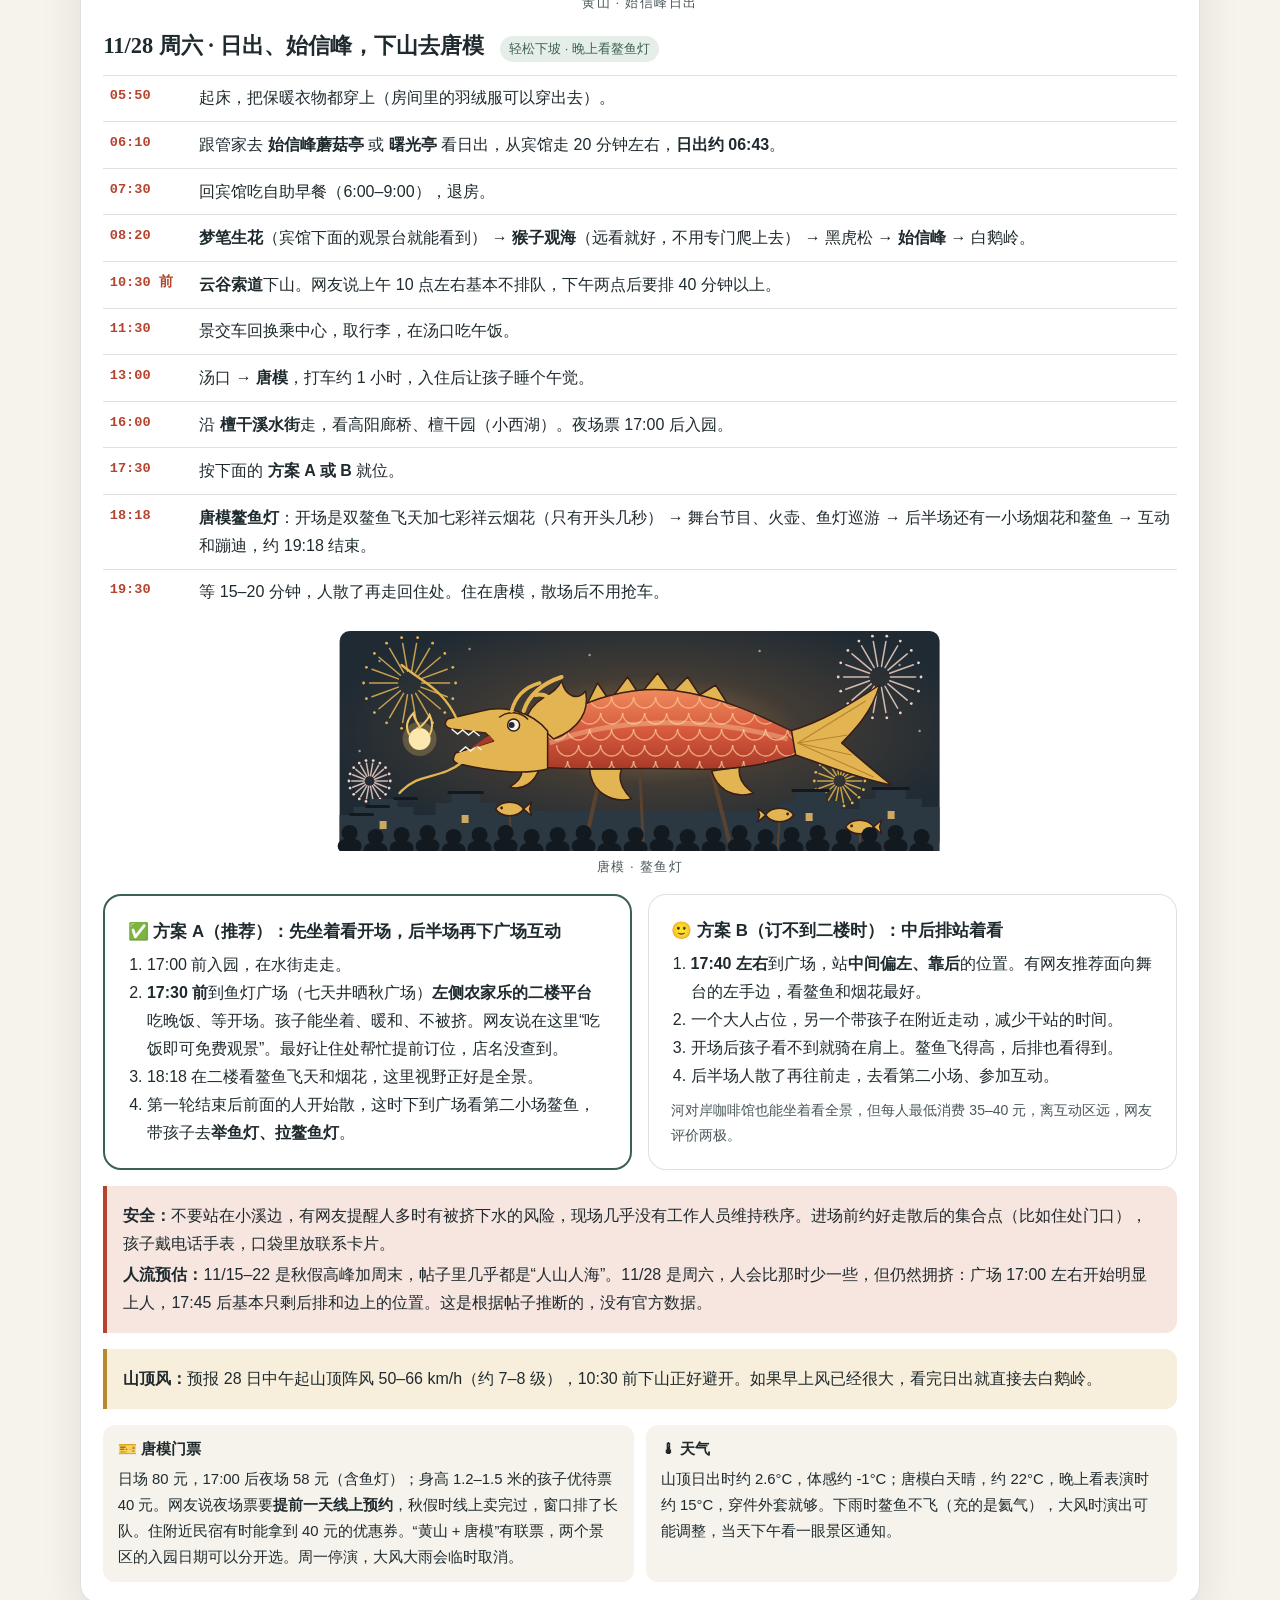
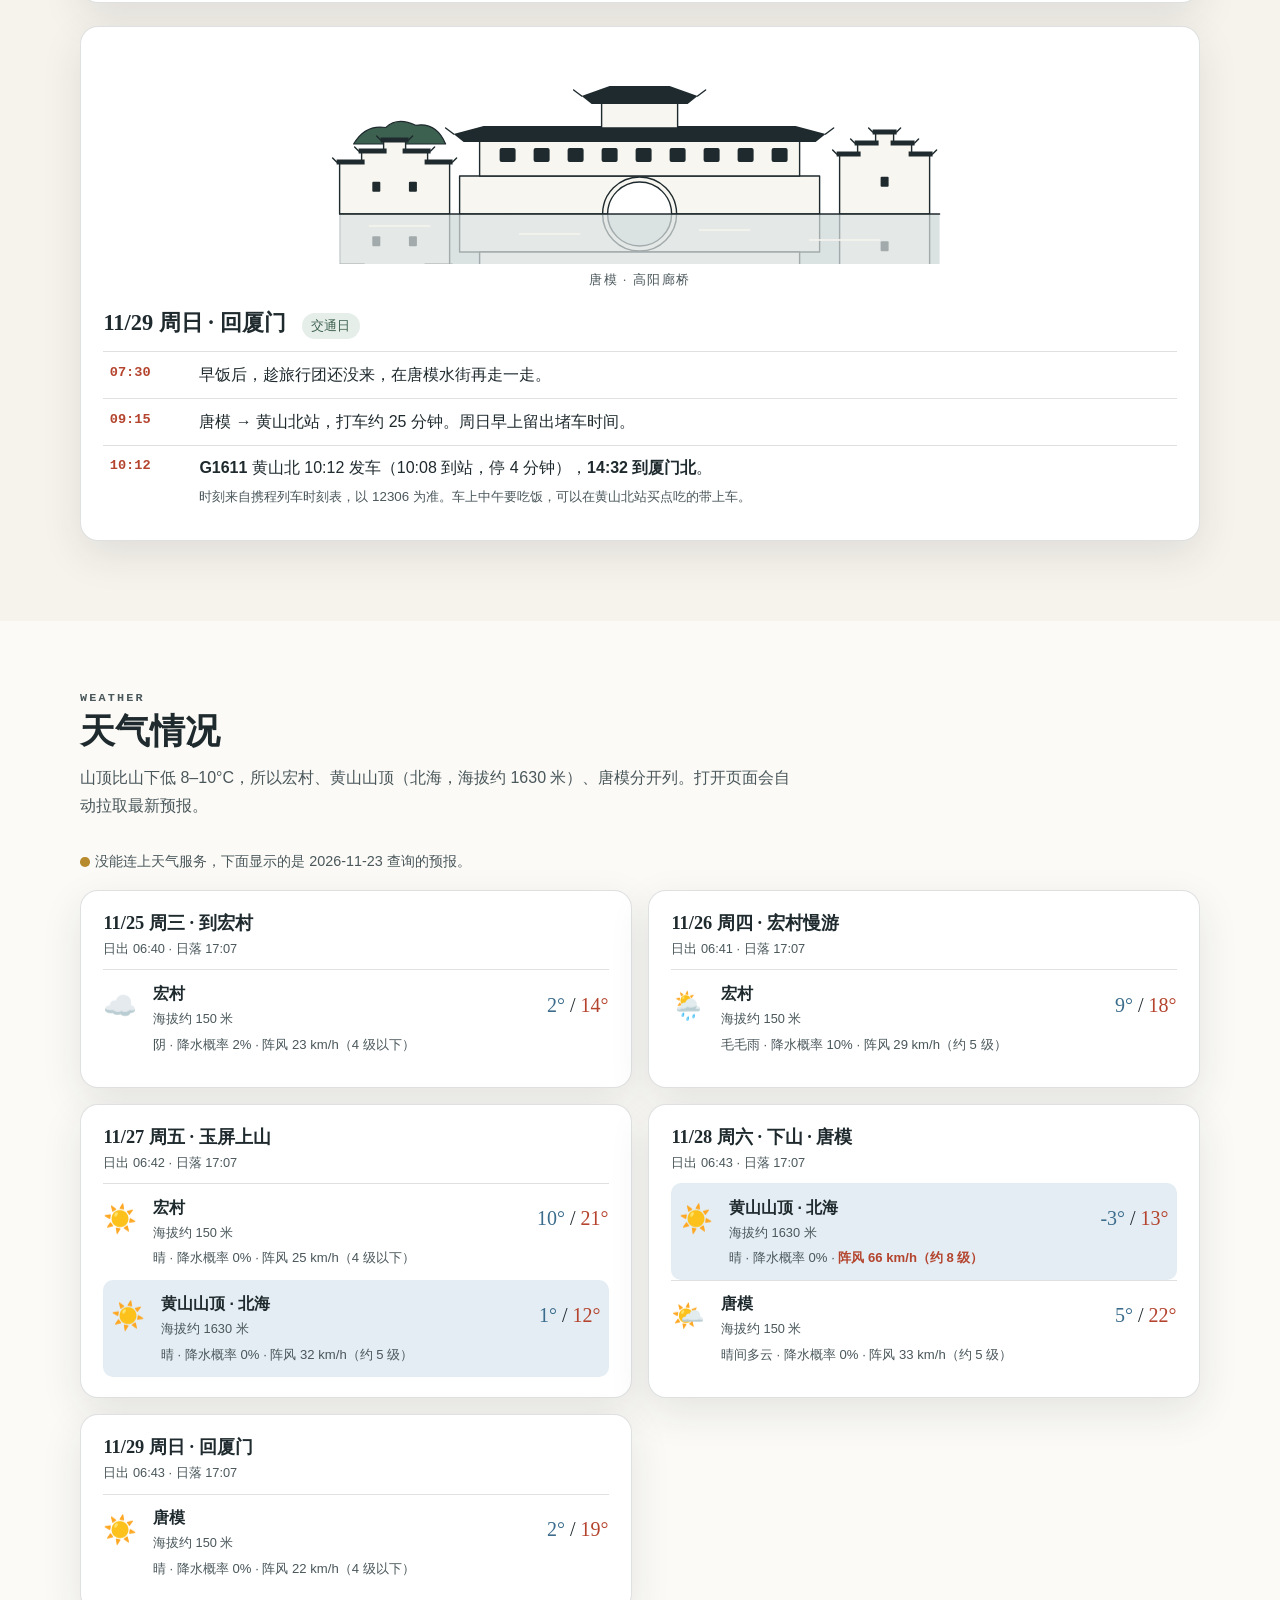
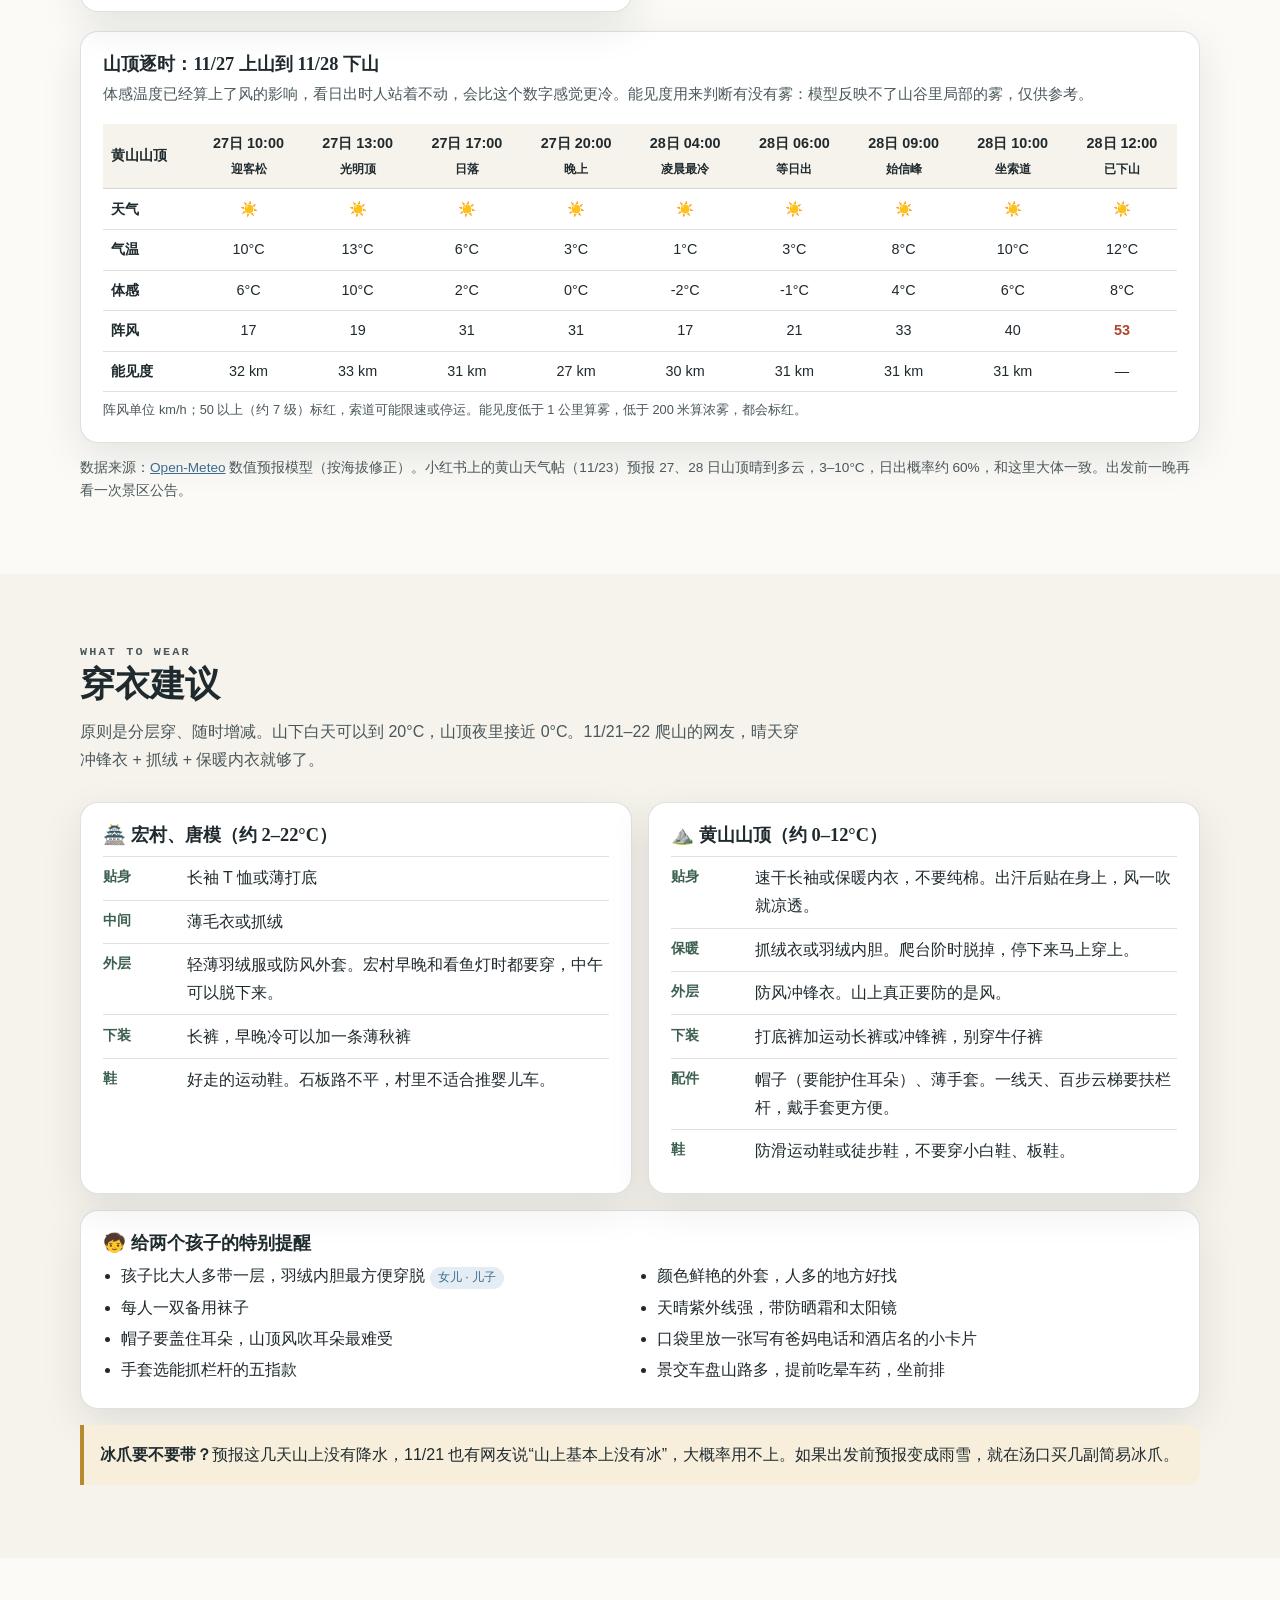
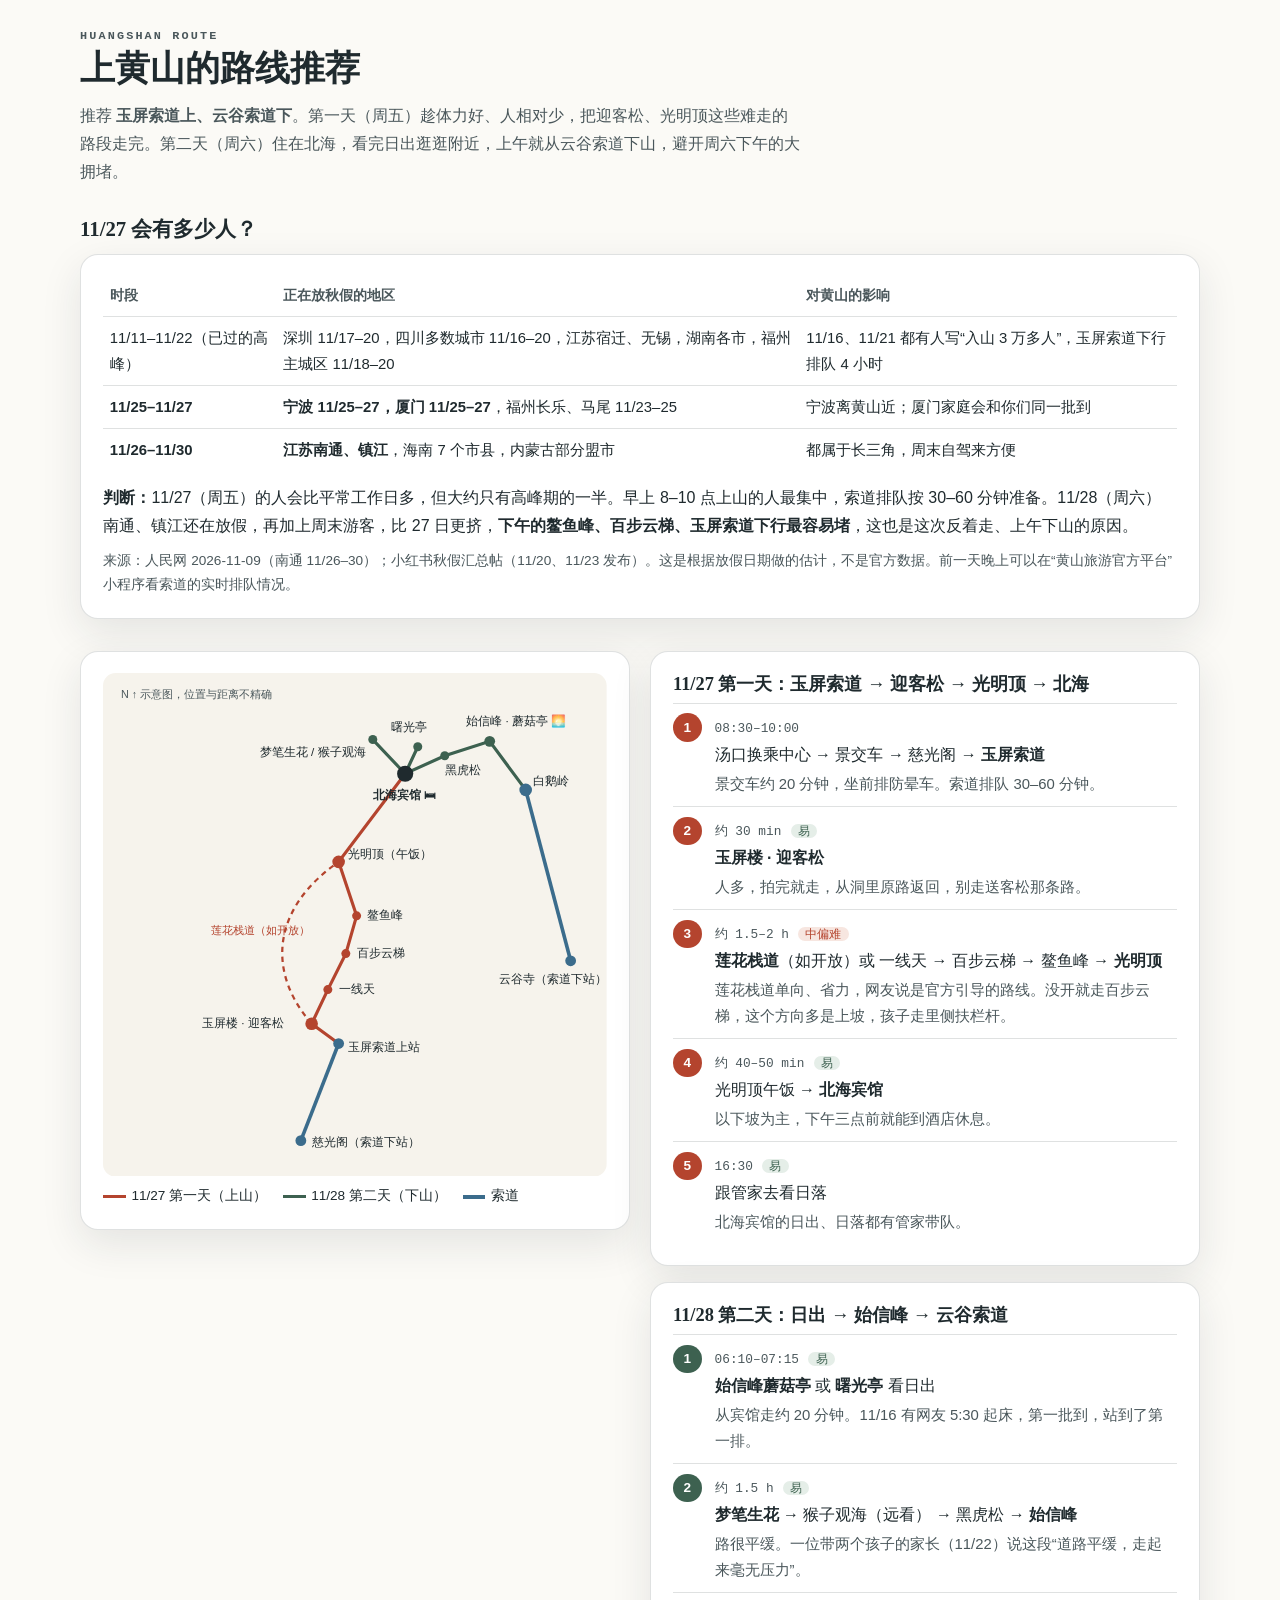
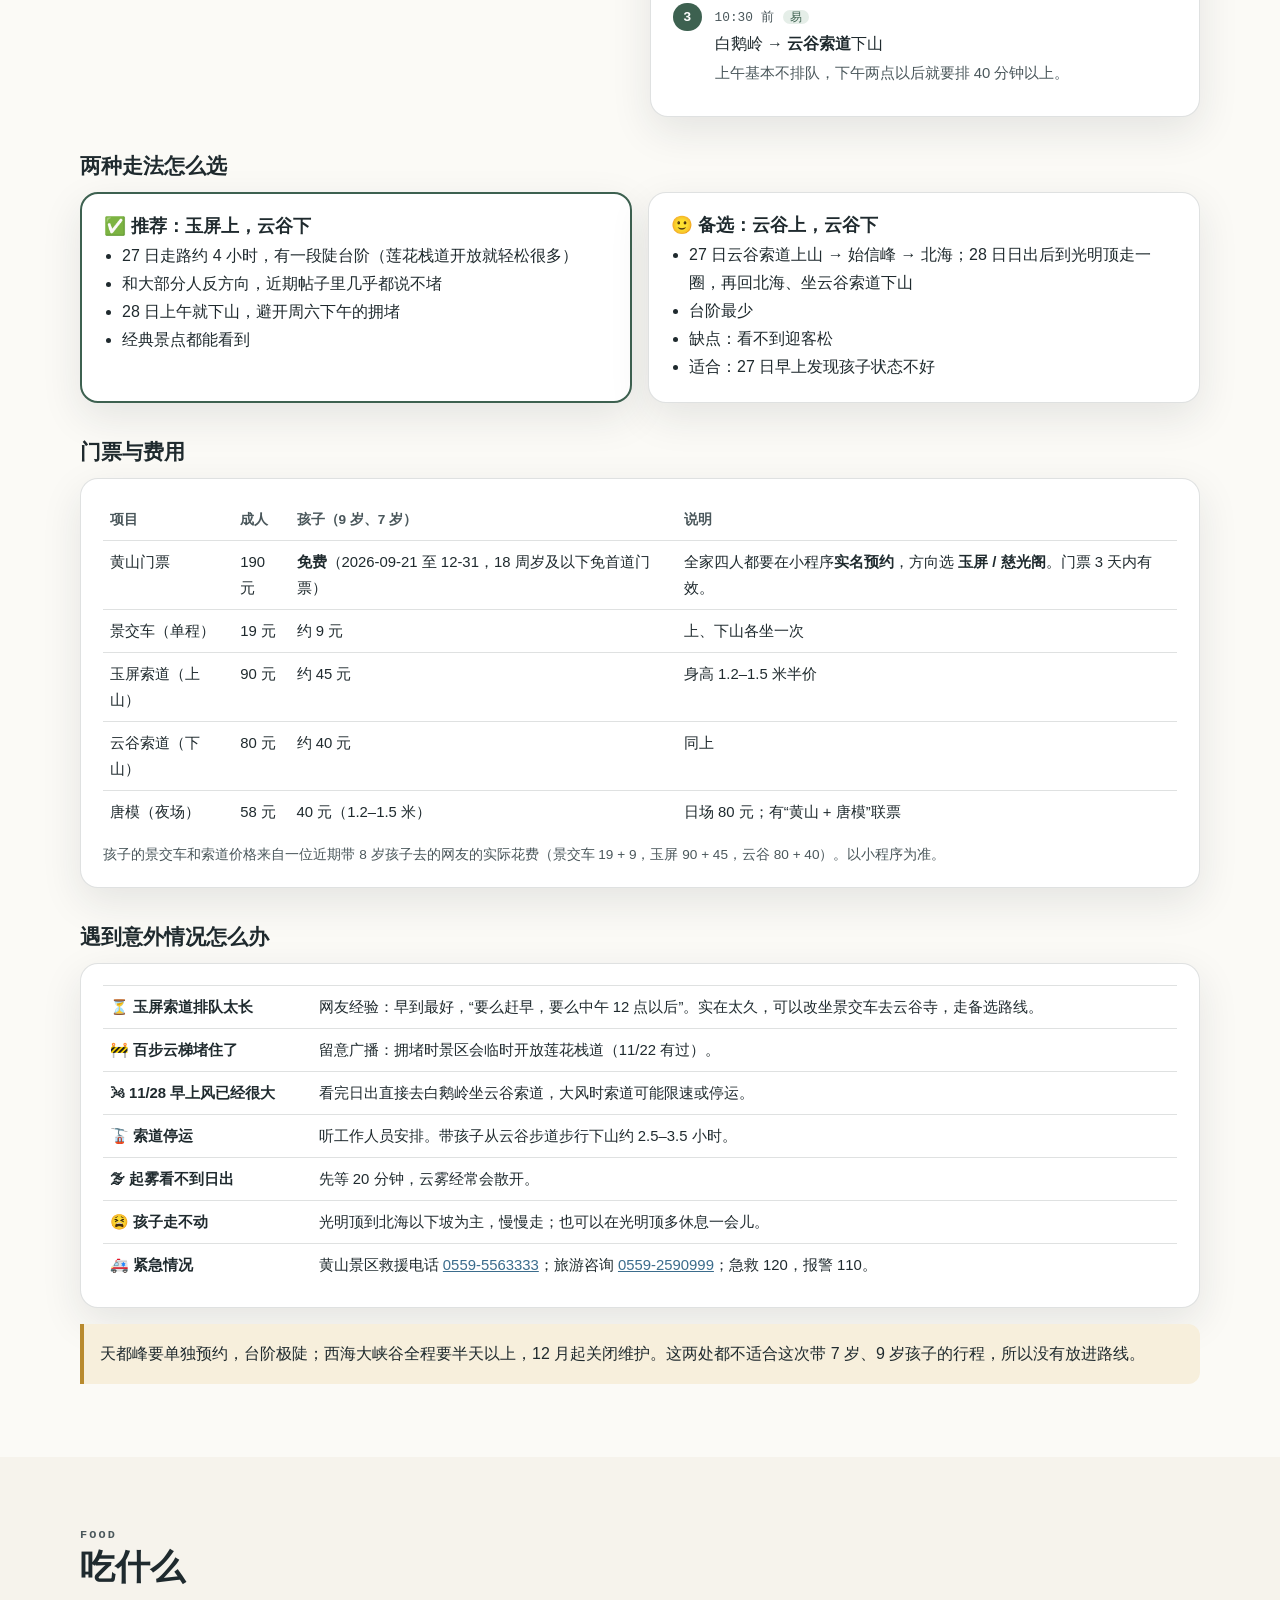
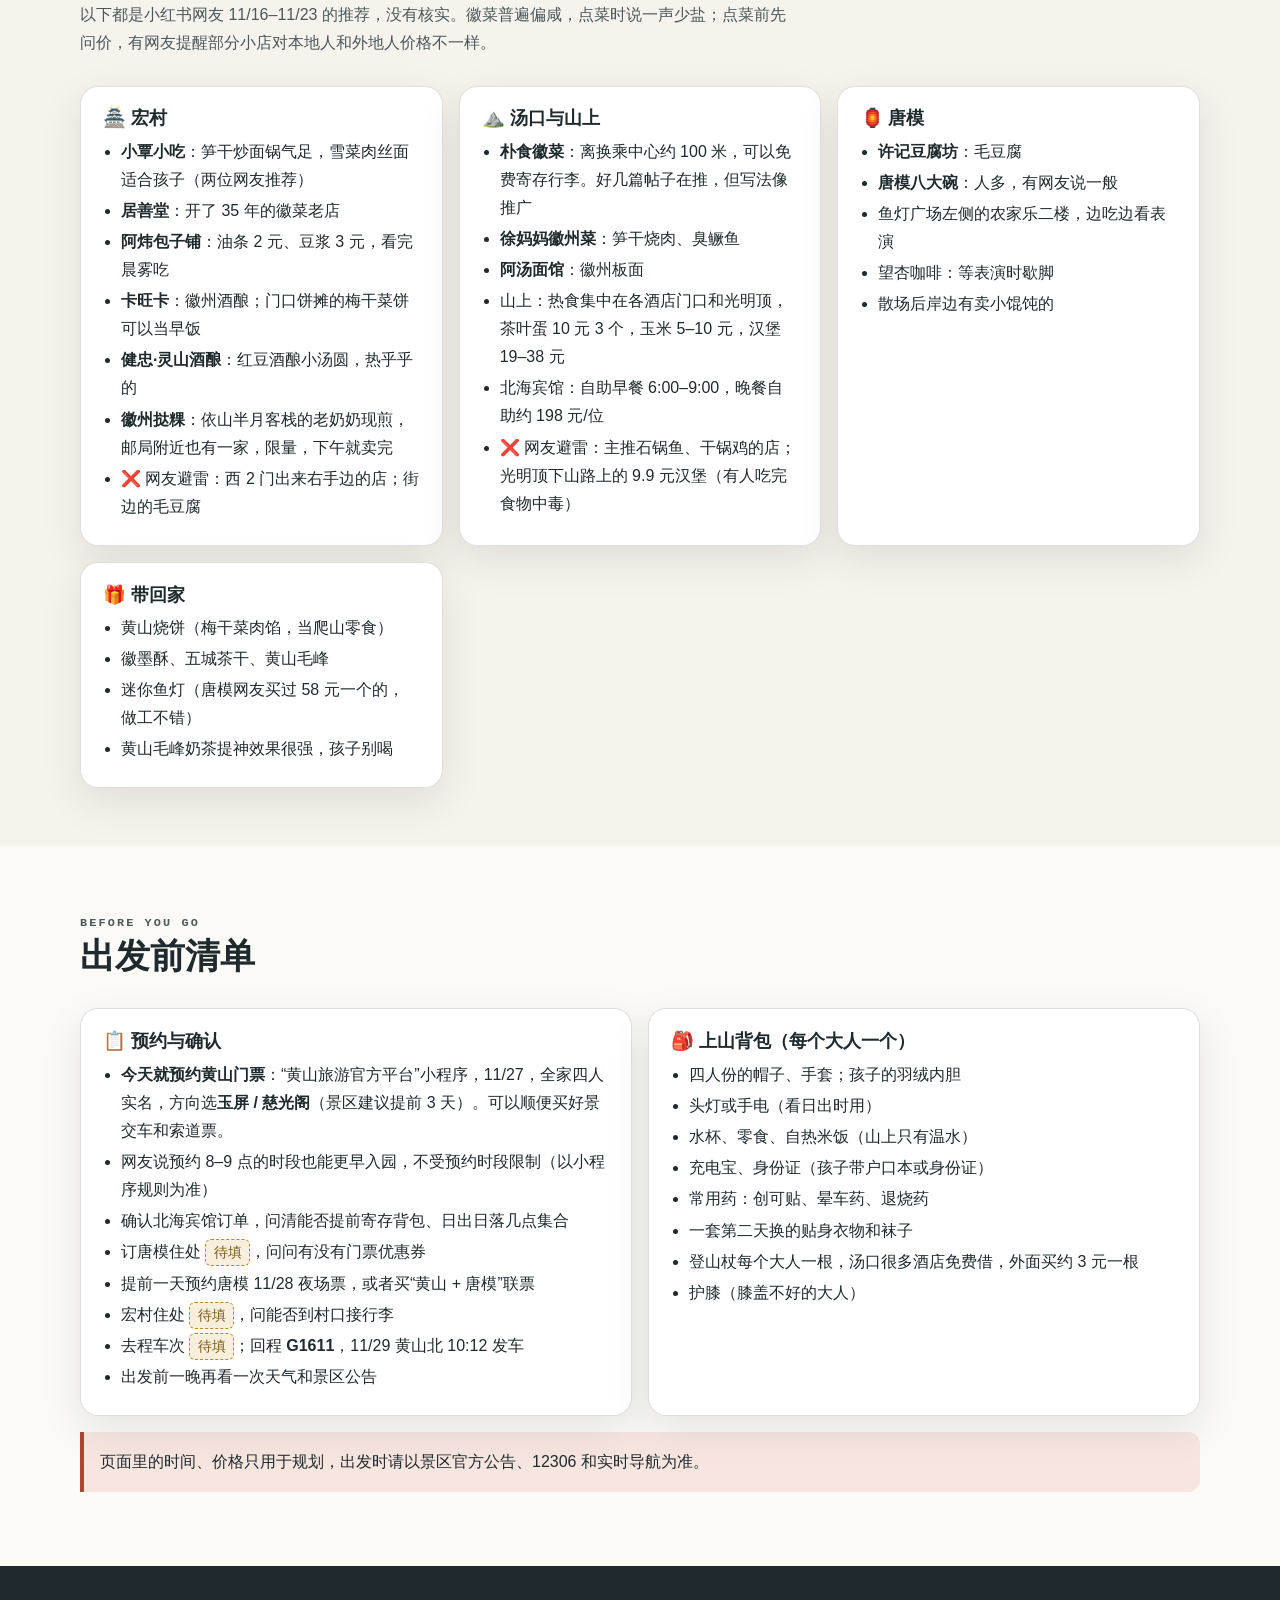
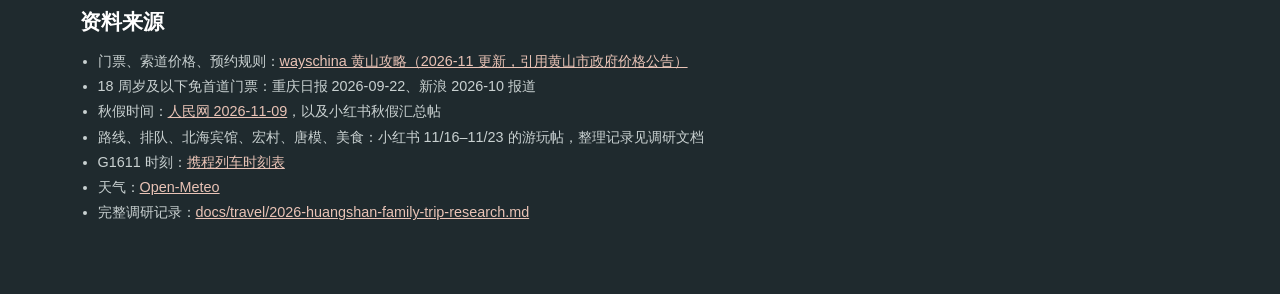
==== commit 6e681b20: "feat: add landmark vignettes to the long page" ====
--- a/index.html
+++ b/index.html
@@ -29,6 +29,7 @@
       --body: "PingFang SC", "Hiragino Sans GB", "Microsoft YaHei", sans-serif;
       --mono: "SFMono-Regular", "Menlo", "Roboto Mono", monospace;
       --content: 1120px;
+      --kai: "Kaiti SC", "STKaiti", "KaiTi", "Noto Serif CJK SC", serif;
     }
     * { box-sizing: border-box; }
     html {
@@ -260,6 +261,38 @@
       .card { box-shadow: none; }
       section.section { padding: 1.4rem 0; break-inside: avoid-page; }
     }
+/* ---------- landmark vignettes (woodblock-print style line drawings) ---------- */
+.vignette { margin: 0 0 1.1rem; }
+.vignette figcaption {
+  margin-top: .3rem;
+  text-align: center;
+  font-family: var(--kai);
+  font-size: .8rem;
+  letter-spacing: .12em;
+  color: var(--ink-soft);
+}
+.vg { display: block; width: 100%; height: auto; max-height: 220px; }
+.vg .wall { fill: #f8f6f0; stroke: var(--ink); stroke-width: 1.4; stroke-linejoin: round; }
+.vg .cap { stroke: var(--ink); stroke-width: 5; }
+.vg .dark { fill: var(--ink); }
+.vg .line { fill: none; stroke: var(--ink); stroke-width: 1.4; stroke-linecap: round; stroke-linejoin: round; }
+.vg .far { fill: none; stroke: var(--ink); stroke-width: 1; opacity: .35; stroke-linejoin: round; }
+.vg .water { fill: #dbe3e2; }
+.vg .ripple { stroke: #f8f6f0; stroke-width: 1.6; stroke-linecap: round; }
+.vg .pine { fill: #3d6150; stroke: var(--ink); stroke-width: 1.2; stroke-linejoin: round; }
+.vg .rock { fill: #d3d9d7; stroke: var(--ink); stroke-width: 1.4; stroke-linejoin: round; }
+.vg .wood { fill: #7a5a40; }
+.vg .wood-line { stroke: #5a4230; stroke-width: 5; }
+.vg .sun { fill: #e4a845; }
+.vg .ray { stroke: #c47f1e; stroke-width: 2; stroke-linecap: round; }
+.vg .cloud { fill: #f7f8f7; stroke: var(--ink); stroke-width: 1.1; stroke-linejoin: round; }
+.vg .red { fill: #c8553d; }
+.vg .gold { fill: #e3b552; }
+.vg .spark { stroke: #d39b35; stroke-width: 1.6; stroke-linecap: round; }
+.vg .whisker { stroke-width: 1.8; }
+
+
+    .day .vignette { margin: -.2rem 0 1rem; }
   </style>
 </head>
 <body>
@@ -393,6 +426,109 @@
 
     <!-- Day 1 -->
     <article class="card day" id="d1">
+      <figure class="vignette"><svg class="vg" viewBox="0 0 600 220" role="img" aria-labelledby="vg-nh-t"><title id="vg-nh-t">宏村南湖画桥线描</title><polyline class="far" points="0,92 70,74 130,86 220,60 300,80 380,66 470,84 540,70 600,86"/><polygon class="wall" points="10.0,168.0 10.0,110.0 27.2,110.0 27.2,99.0 44.4,99.0 44.4,88.0 61.6,88.0 61.6,99.0 78.8,99.0 78.8,110.0 96.0,110.0 96.0,168.0"/>
+<line class="cap" x1="7.0" y1="110.0" x2="30.2" y2="110.0"/>
+<path class="line" d="M7.0 110.0 l-4 -4"/>
+<line class="cap" x1="24.2" y1="99.0" x2="47.4" y2="99.0"/>
+<path class="line" d="M24.2 99.0 l-4 -4"/>
+<line class="cap" x1="41.4" y1="88.0" x2="64.6" y2="88.0"/>
+<path class="line" d="M41.4 88.0 l-4 -4"/>
+<path class="line" d="M64.6 88.0 l4 -4"/>
+<line class="cap" x1="58.6" y1="99.0" x2="81.8" y2="99.0"/>
+<path class="line" d="M81.8 99.0 l4 -4"/>
+<line class="cap" x1="75.8" y1="110.0" x2="99.0" y2="110.0"/>
+<path class="line" d="M99.0 110.0 l4 -4"/>
+<rect class="dark" x="34.7" y="132.0" width="8" height="10" rx="1"/>
+<rect class="dark" x="63.3" y="132.0" width="8" height="10" rx="1"/><polygon class="wall" points="90.0,168.0 90.0,92.0 106.8,92.0 106.8,81.0 123.6,81.0 123.6,70.0 140.4,70.0 140.4,81.0 157.2,81.0 157.2,92.0 174.0,92.0 174.0,168.0"/>
+<line class="cap" x1="87.0" y1="92.0" x2="109.8" y2="92.0"/>
+<path class="line" d="M87.0 92.0 l-4 -4"/>
+<line class="cap" x1="103.8" y1="81.0" x2="126.6" y2="81.0"/>
+<path class="line" d="M103.8 81.0 l-4 -4"/>
+<line class="cap" x1="120.6" y1="70.0" x2="143.4" y2="70.0"/>
+<path class="line" d="M120.6 70.0 l-4 -4"/>
+<path class="line" d="M143.4 70.0 l4 -4"/>
+<line class="cap" x1="137.4" y1="81.0" x2="160.2" y2="81.0"/>
+<path class="line" d="M160.2 81.0 l4 -4"/>
+<line class="cap" x1="154.2" y1="92.0" x2="177.0" y2="92.0"/>
+<path class="line" d="M177.0 92.0 l4 -4"/>
+<rect class="dark" x="114.0" y="120.9" width="8" height="10" rx="1"/>
+<rect class="dark" x="142.0" y="120.9" width="8" height="10" rx="1"/><polygon class="wall" points="424.0,168.0 424.0,98.0 440.0,98.0 440.0,87.0 456.0,87.0 456.0,76.0 472.0,76.0 472.0,87.0 488.0,87.0 488.0,98.0 504.0,98.0 504.0,168.0"/>
+<line class="cap" x1="421.0" y1="98.0" x2="443.0" y2="98.0"/>
+<path class="line" d="M421.0 98.0 l-4 -4"/>
+<line class="cap" x1="437.0" y1="87.0" x2="459.0" y2="87.0"/>
+<path class="line" d="M437.0 87.0 l-4 -4"/>
+<line class="cap" x1="453.0" y1="76.0" x2="475.0" y2="76.0"/>
+<path class="line" d="M453.0 76.0 l-4 -4"/>
+<path class="line" d="M475.0 76.0 l4 -4"/>
+<line class="cap" x1="469.0" y1="87.0" x2="491.0" y2="87.0"/>
+<path class="line" d="M491.0 87.0 l4 -4"/>
+<line class="cap" x1="485.0" y1="98.0" x2="507.0" y2="98.0"/>
+<path class="line" d="M507.0 98.0 l4 -4"/>
+<rect class="dark" x="460.0" y="124.6" width="8" height="10" rx="1"/><polygon class="wall" points="498.0,168.0 498.0,112.0 517.2,112.0 517.2,101.0 536.4,101.0 536.4,90.0 555.6,90.0 555.6,101.0 574.8,101.0 574.8,112.0 594.0,112.0 594.0,168.0"/>
+<line class="cap" x1="495.0" y1="112.0" x2="520.2" y2="112.0"/>
+<path class="line" d="M495.0 112.0 l-4 -4"/>
+<line class="cap" x1="514.2" y1="101.0" x2="539.4" y2="101.0"/>
+<path class="line" d="M514.2 101.0 l-4 -4"/>
+<line class="cap" x1="533.4" y1="90.0" x2="558.6" y2="90.0"/>
+<path class="line" d="M533.4 90.0 l-4 -4"/>
+<path class="line" d="M558.6 90.0 l4 -4"/>
+<line class="cap" x1="552.6" y1="101.0" x2="577.8" y2="101.0"/>
+<path class="line" d="M577.8 101.0 l4 -4"/>
+<line class="cap" x1="571.8" y1="112.0" x2="597.0" y2="112.0"/>
+<path class="line" d="M597.0 112.0 l4 -4"/>
+<rect class="dark" x="526.0" y="133.3" width="8" height="10" rx="1"/>
+<rect class="dark" x="558.0" y="133.3" width="8" height="10" rx="1"/><path class="wall" d="M184 168 L190 146 Q300 100 410 146 L416 168 L336 168 A36 36 0 0 0 264 168 Z"/><path class="line" d="M184 144 Q300 98 416 144"/><line class="line" x1="200" y1="138.1" x2="200" y2="130.1"/><line class="line" x1="222" y1="131.4" x2="222" y2="123.4"/><line class="line" x1="244" y1="126.4" x2="244" y2="118.4"/><line class="line" x1="266" y1="123.0" x2="266" y2="115.0"/><line class="line" x1="288" y1="121.2" x2="288" y2="113.2"/><line class="line" x1="310" y1="121.2" x2="310" y2="113.2"/><line class="line" x1="332" y1="122.8" x2="332" y2="114.8"/><line class="line" x1="354" y1="126.0" x2="354" y2="118.0"/><line class="line" x1="376" y1="130.9" x2="376" y2="122.9"/><line class="line" x1="398" y1="137.4" x2="398" y2="129.4"/><path class="line" d="M190 136 Q300 90 410 136"/><clipPath id="nh-w"><rect x="0" y="168" width="600" height="52"/></clipPath><rect class="water" x="0" y="168" width="600" height="52"/><g clip-path="url(#nh-w)"><g opacity=".3" transform="translate(0 336) scale(1 -1)"><polygon class="wall" points="10.0,168.0 10.0,110.0 27.2,110.0 27.2,99.0 44.4,99.0 44.4,88.0 61.6,88.0 61.6,99.0 78.8,99.0 78.8,110.0 96.0,110.0 96.0,168.0"/>
+<line class="cap" x1="7.0" y1="110.0" x2="30.2" y2="110.0"/>
+<path class="line" d="M7.0 110.0 l-4 -4"/>
+<line class="cap" x1="24.2" y1="99.0" x2="47.4" y2="99.0"/>
+<path class="line" d="M24.2 99.0 l-4 -4"/>
+<line class="cap" x1="41.4" y1="88.0" x2="64.6" y2="88.0"/>
+<path class="line" d="M41.4 88.0 l-4 -4"/>
+<path class="line" d="M64.6 88.0 l4 -4"/>
+<line class="cap" x1="58.6" y1="99.0" x2="81.8" y2="99.0"/>
+<path class="line" d="M81.8 99.0 l4 -4"/>
+<line class="cap" x1="75.8" y1="110.0" x2="99.0" y2="110.0"/>
+<path class="line" d="M99.0 110.0 l4 -4"/>
+<rect class="dark" x="34.7" y="132.0" width="8" height="10" rx="1"/>
+<rect class="dark" x="63.3" y="132.0" width="8" height="10" rx="1"/><polygon class="wall" points="90.0,168.0 90.0,92.0 106.8,92.0 106.8,81.0 123.6,81.0 123.6,70.0 140.4,70.0 140.4,81.0 157.2,81.0 157.2,92.0 174.0,92.0 174.0,168.0"/>
+<line class="cap" x1="87.0" y1="92.0" x2="109.8" y2="92.0"/>
+<path class="line" d="M87.0 92.0 l-4 -4"/>
+<line class="cap" x1="103.8" y1="81.0" x2="126.6" y2="81.0"/>
+<path class="line" d="M103.8 81.0 l-4 -4"/>
+<line class="cap" x1="120.6" y1="70.0" x2="143.4" y2="70.0"/>
+<path class="line" d="M120.6 70.0 l-4 -4"/>
+<path class="line" d="M143.4 70.0 l4 -4"/>
+<line class="cap" x1="137.4" y1="81.0" x2="160.2" y2="81.0"/>
+<path class="line" d="M160.2 81.0 l4 -4"/>
+<line class="cap" x1="154.2" y1="92.0" x2="177.0" y2="92.0"/>
+<path class="line" d="M177.0 92.0 l4 -4"/>
+<rect class="dark" x="114.0" y="120.9" width="8" height="10" rx="1"/>
+<rect class="dark" x="142.0" y="120.9" width="8" height="10" rx="1"/><polygon class="wall" points="424.0,168.0 424.0,98.0 440.0,98.0 440.0,87.0 456.0,87.0 456.0,76.0 472.0,76.0 472.0,87.0 488.0,87.0 488.0,98.0 504.0,98.0 504.0,168.0"/>
+<line class="cap" x1="421.0" y1="98.0" x2="443.0" y2="98.0"/>
+<path class="line" d="M421.0 98.0 l-4 -4"/>
+<line class="cap" x1="437.0" y1="87.0" x2="459.0" y2="87.0"/>
+<path class="line" d="M437.0 87.0 l-4 -4"/>
+<line class="cap" x1="453.0" y1="76.0" x2="475.0" y2="76.0"/>
+<path class="line" d="M453.0 76.0 l-4 -4"/>
+<path class="line" d="M475.0 76.0 l4 -4"/>
+<line class="cap" x1="469.0" y1="87.0" x2="491.0" y2="87.0"/>
+<path class="line" d="M491.0 87.0 l4 -4"/>
+<line class="cap" x1="485.0" y1="98.0" x2="507.0" y2="98.0"/>
+<path class="line" d="M507.0 98.0 l4 -4"/>
+<rect class="dark" x="460.0" y="124.6" width="8" height="10" rx="1"/><polygon class="wall" points="498.0,168.0 498.0,112.0 517.2,112.0 517.2,101.0 536.4,101.0 536.4,90.0 555.6,90.0 555.6,101.0 574.8,101.0 574.8,112.0 594.0,112.0 594.0,168.0"/>
+<line class="cap" x1="495.0" y1="112.0" x2="520.2" y2="112.0"/>
+<path class="line" d="M495.0 112.0 l-4 -4"/>
+<line class="cap" x1="514.2" y1="101.0" x2="539.4" y2="101.0"/>
+<path class="line" d="M514.2 101.0 l-4 -4"/>
+<line class="cap" x1="533.4" y1="90.0" x2="558.6" y2="90.0"/>
+<path class="line" d="M533.4 90.0 l-4 -4"/>
+<path class="line" d="M558.6 90.0 l4 -4"/>
+<line class="cap" x1="552.6" y1="101.0" x2="577.8" y2="101.0"/>
+<path class="line" d="M577.8 101.0 l4 -4"/>
+<line class="cap" x1="571.8" y1="112.0" x2="597.0" y2="112.0"/>
+<path class="line" d="M597.0 112.0 l4 -4"/>
+<rect class="dark" x="526.0" y="133.3" width="8" height="10" rx="1"/>
+<rect class="dark" x="558.0" y="133.3" width="8" height="10" rx="1"/><path class="wall" d="M184 168 L190 146 Q300 100 410 146 L416 168 L336 168 A36 36 0 0 0 264 168 Z"/><path class="line" d="M184 144 Q300 98 416 144"/><line class="line" x1="200" y1="138.1" x2="200" y2="130.1"/><line class="line" x1="222" y1="131.4" x2="222" y2="123.4"/><line class="line" x1="244" y1="126.4" x2="244" y2="118.4"/><line class="line" x1="266" y1="123.0" x2="266" y2="115.0"/><line class="line" x1="288" y1="121.2" x2="288" y2="113.2"/><line class="line" x1="310" y1="121.2" x2="310" y2="113.2"/><line class="line" x1="332" y1="122.8" x2="332" y2="114.8"/><line class="line" x1="354" y1="126.0" x2="354" y2="118.0"/><line class="line" x1="376" y1="130.9" x2="376" y2="122.9"/><line class="line" x1="398" y1="137.4" x2="398" y2="129.4"/><path class="line" d="M190 136 Q300 90 410 136"/></g></g><line class="line" x1="0" y1="168" x2="600" y2="168"/><line class="ripple" x1="40" y1="182" x2="90" y2="182"/><line class="ripple" x1="220" y1="190" x2="270" y2="190"/><line class="ripple" x1="330" y1="184" x2="380" y2="184"/><line class="ripple" x1="450" y1="196" x2="520" y2="196"/><line class="ripple" x1="110" y1="204" x2="150" y2="204"/></svg><figcaption>宏村 · 南湖画桥</figcaption></figure>
       <div class="day-head">
         <h3>11/25 周三 · 出发去宏村</h3>
         <span class="tag">交通日</span>
@@ -412,6 +548,205 @@
 
     <!-- Day 2 -->
     <article class="card day" id="d2">
+      <figure class="vignette"><svg class="vg" viewBox="0 0 600 220" role="img" aria-labelledby="vg-mp-t"><title id="vg-mp-t">宏村月沼线描</title><polygon class="wall" points="10.0,150.0 10.0,84.0 26.0,84.0 26.0,73.0 42.0,73.0 42.0,62.0 58.0,62.0 58.0,73.0 74.0,73.0 74.0,84.0 90.0,84.0 90.0,150.0"/>
+<line class="cap" x1="7.0" y1="84.0" x2="29.0" y2="84.0"/>
+<path class="line" d="M7.0 84.0 l-4 -4"/>
+<line class="cap" x1="23.0" y1="73.0" x2="45.0" y2="73.0"/>
+<path class="line" d="M23.0 73.0 l-4 -4"/>
+<line class="cap" x1="39.0" y1="62.0" x2="61.0" y2="62.0"/>
+<path class="line" d="M39.0 62.0 l-4 -4"/>
+<path class="line" d="M61.0 62.0 l4 -4"/>
+<line class="cap" x1="55.0" y1="73.0" x2="77.0" y2="73.0"/>
+<path class="line" d="M77.0 73.0 l4 -4"/>
+<line class="cap" x1="71.0" y1="84.0" x2="93.0" y2="84.0"/>
+<path class="line" d="M93.0 84.0 l4 -4"/>
+<rect class="dark" x="32.7" y="109.1" width="8" height="10" rx="1"/>
+<rect class="dark" x="59.3" y="109.1" width="8" height="10" rx="1"/><polygon class="wall" points="84.0,150.0 84.0,68.0 103.2,68.0 103.2,57.0 122.4,57.0 122.4,46.0 141.6,46.0 141.6,57.0 160.8,57.0 160.8,68.0 180.0,68.0 180.0,150.0"/>
+<line class="cap" x1="81.0" y1="68.0" x2="106.2" y2="68.0"/>
+<path class="line" d="M81.0 68.0 l-4 -4"/>
+<line class="cap" x1="100.2" y1="57.0" x2="125.4" y2="57.0"/>
+<path class="line" d="M100.2 57.0 l-4 -4"/>
+<line class="cap" x1="119.4" y1="46.0" x2="144.6" y2="46.0"/>
+<path class="line" d="M119.4 46.0 l-4 -4"/>
+<path class="line" d="M144.6 46.0 l4 -4"/>
+<line class="cap" x1="138.6" y1="57.0" x2="163.8" y2="57.0"/>
+<path class="line" d="M163.8 57.0 l4 -4"/>
+<line class="cap" x1="157.8" y1="68.0" x2="183.0" y2="68.0"/>
+<path class="line" d="M183.0 68.0 l4 -4"/>
+<rect class="dark" x="112.0" y="99.2" width="8" height="10" rx="1"/>
+<rect class="dark" x="144.0" y="99.2" width="8" height="10" rx="1"/>
+<path class="line" d="M120.0 120.0 h24"/>
+<rect class="dark" x="125.0" y="125.0" width="14" height="25" rx="1"/><polygon class="wall" points="174.0,150.0 174.0,90.0 188.4,90.0 188.4,79.0 202.8,79.0 202.8,68.0 217.2,68.0 217.2,79.0 231.6,79.0 231.6,90.0 246.0,90.0 246.0,150.0"/>
+<line class="cap" x1="171.0" y1="90.0" x2="191.4" y2="90.0"/>
+<path class="line" d="M171.0 90.0 l-4 -4"/>
+<line class="cap" x1="185.4" y1="79.0" x2="205.8" y2="79.0"/>
+<path class="line" d="M185.4 79.0 l-4 -4"/>
+<line class="cap" x1="199.8" y1="68.0" x2="220.2" y2="68.0"/>
+<path class="line" d="M199.8 68.0 l-4 -4"/>
+<path class="line" d="M220.2 68.0 l4 -4"/>
+<line class="cap" x1="214.2" y1="79.0" x2="234.6" y2="79.0"/>
+<path class="line" d="M234.6 79.0 l4 -4"/>
+<line class="cap" x1="228.6" y1="90.0" x2="249.0" y2="90.0"/>
+<path class="line" d="M249.0 90.0 l4 -4"/>
+<rect class="dark" x="206.0" y="112.8" width="8" height="10" rx="1"/><polygon class="wall" points="240.0,150.0 240.0,58.0 257.1,58.0 257.1,48.0 274.3,48.0 274.3,38.0 291.4,38.0 291.4,28.0 308.6,28.0 308.6,38.0 325.7,38.0 325.7,48.0 342.9,48.0 342.9,58.0 360.0,58.0 360.0,150.0"/>
+<line class="cap" x1="237.0" y1="58.0" x2="260.1" y2="58.0"/>
+<path class="line" d="M237.0 58.0 l-4 -4"/>
+<line class="cap" x1="254.1" y1="48.0" x2="277.3" y2="48.0"/>
+<path class="line" d="M254.1 48.0 l-4 -4"/>
+<line class="cap" x1="271.3" y1="38.0" x2="294.4" y2="38.0"/>
+<path class="line" d="M271.3 38.0 l-4 -4"/>
+<line class="cap" x1="288.4" y1="28.0" x2="311.6" y2="28.0"/>
+<path class="line" d="M288.4 28.0 l-4 -4"/>
+<path class="line" d="M311.6 28.0 l4 -4"/>
+<line class="cap" x1="305.6" y1="38.0" x2="328.7" y2="38.0"/>
+<path class="line" d="M328.7 38.0 l4 -4"/>
+<line class="cap" x1="322.7" y1="48.0" x2="345.9" y2="48.0"/>
+<path class="line" d="M345.9 48.0 l4 -4"/>
+<line class="cap" x1="339.9" y1="58.0" x2="363.0" y2="58.0"/>
+<path class="line" d="M363.0 58.0 l4 -4"/>
+<rect class="dark" x="266.0" y="93.0" width="8" height="10" rx="1"/>
+<rect class="dark" x="326.0" y="93.0" width="8" height="10" rx="1"/>
+<path class="line" d="M288.0 120.0 h24"/>
+<rect class="dark" x="293.0" y="125.0" width="14" height="25" rx="1"/><polygon class="wall" points="354.0,150.0 354.0,86.0 369.2,86.0 369.2,75.0 384.4,75.0 384.4,64.0 399.6,64.0 399.6,75.0 414.8,75.0 414.8,86.0 430.0,86.0 430.0,150.0"/>
+<line class="cap" x1="351.0" y1="86.0" x2="372.2" y2="86.0"/>
+<path class="line" d="M351.0 86.0 l-4 -4"/>
+<line class="cap" x1="366.2" y1="75.0" x2="387.4" y2="75.0"/>
+<path class="line" d="M366.2 75.0 l-4 -4"/>
+<line class="cap" x1="381.4" y1="64.0" x2="402.6" y2="64.0"/>
+<path class="line" d="M381.4 64.0 l-4 -4"/>
+<path class="line" d="M402.6 64.0 l4 -4"/>
+<line class="cap" x1="396.6" y1="75.0" x2="417.8" y2="75.0"/>
+<path class="line" d="M417.8 75.0 l4 -4"/>
+<line class="cap" x1="411.8" y1="86.0" x2="433.0" y2="86.0"/>
+<path class="line" d="M433.0 86.0 l4 -4"/>
+<rect class="dark" x="388.0" y="110.3" width="8" height="10" rx="1"/><polygon class="wall" points="424.0,150.0 424.0,72.0 442.4,72.0 442.4,61.0 460.8,61.0 460.8,50.0 479.2,50.0 479.2,61.0 497.6,61.0 497.6,72.0 516.0,72.0 516.0,150.0"/>
+<line class="cap" x1="421.0" y1="72.0" x2="445.4" y2="72.0"/>
+<path class="line" d="M421.0 72.0 l-4 -4"/>
+<line class="cap" x1="439.4" y1="61.0" x2="463.8" y2="61.0"/>
+<path class="line" d="M439.4 61.0 l-4 -4"/>
+<line class="cap" x1="457.8" y1="50.0" x2="482.2" y2="50.0"/>
+<path class="line" d="M457.8 50.0 l-4 -4"/>
+<path class="line" d="M482.2 50.0 l4 -4"/>
+<line class="cap" x1="476.2" y1="61.0" x2="500.6" y2="61.0"/>
+<path class="line" d="M500.6 61.0 l4 -4"/>
+<line class="cap" x1="494.6" y1="72.0" x2="519.0" y2="72.0"/>
+<path class="line" d="M519.0 72.0 l4 -4"/>
+<rect class="dark" x="450.7" y="101.6" width="8" height="10" rx="1"/>
+<rect class="dark" x="481.3" y="101.6" width="8" height="10" rx="1"/>
+<path class="line" d="M458.0 120.0 h24"/>
+<rect class="dark" x="463.0" y="125.0" width="14" height="25" rx="1"/><polygon class="wall" points="510.0,150.0 510.0,90.0 526.8,90.0 526.8,79.0 543.6,79.0 543.6,68.0 560.4,68.0 560.4,79.0 577.2,79.0 577.2,90.0 594.0,90.0 594.0,150.0"/>
+<line class="cap" x1="507.0" y1="90.0" x2="529.8" y2="90.0"/>
+<path class="line" d="M507.0 90.0 l-4 -4"/>
+<line class="cap" x1="523.8" y1="79.0" x2="546.6" y2="79.0"/>
+<path class="line" d="M523.8 79.0 l-4 -4"/>
+<line class="cap" x1="540.6" y1="68.0" x2="563.4" y2="68.0"/>
+<path class="line" d="M540.6 68.0 l-4 -4"/>
+<path class="line" d="M563.4 68.0 l4 -4"/>
+<line class="cap" x1="557.4" y1="79.0" x2="580.2" y2="79.0"/>
+<path class="line" d="M580.2 79.0 l4 -4"/>
+<line class="cap" x1="574.2" y1="90.0" x2="597.0" y2="90.0"/>
+<path class="line" d="M597.0 90.0 l4 -4"/>
+<rect class="dark" x="534.0" y="112.8" width="8" height="10" rx="1"/>
+<rect class="dark" x="562.0" y="112.8" width="8" height="10" rx="1"/><clipPath id="mp-p"><path d="M30 150 Q300 236 570 150 Z"/></clipPath><path class="water" d="M30 150 Q300 236 570 150 Z"/><g clip-path="url(#mp-p)"><g opacity=".3" transform="translate(0 300) scale(1 -1)"><polygon class="wall" points="10.0,150.0 10.0,84.0 26.0,84.0 26.0,73.0 42.0,73.0 42.0,62.0 58.0,62.0 58.0,73.0 74.0,73.0 74.0,84.0 90.0,84.0 90.0,150.0"/>
+<line class="cap" x1="7.0" y1="84.0" x2="29.0" y2="84.0"/>
+<path class="line" d="M7.0 84.0 l-4 -4"/>
+<line class="cap" x1="23.0" y1="73.0" x2="45.0" y2="73.0"/>
+<path class="line" d="M23.0 73.0 l-4 -4"/>
+<line class="cap" x1="39.0" y1="62.0" x2="61.0" y2="62.0"/>
+<path class="line" d="M39.0 62.0 l-4 -4"/>
+<path class="line" d="M61.0 62.0 l4 -4"/>
+<line class="cap" x1="55.0" y1="73.0" x2="77.0" y2="73.0"/>
+<path class="line" d="M77.0 73.0 l4 -4"/>
+<line class="cap" x1="71.0" y1="84.0" x2="93.0" y2="84.0"/>
+<path class="line" d="M93.0 84.0 l4 -4"/>
+<rect class="dark" x="32.7" y="109.1" width="8" height="10" rx="1"/>
+<rect class="dark" x="59.3" y="109.1" width="8" height="10" rx="1"/><polygon class="wall" points="84.0,150.0 84.0,68.0 103.2,68.0 103.2,57.0 122.4,57.0 122.4,46.0 141.6,46.0 141.6,57.0 160.8,57.0 160.8,68.0 180.0,68.0 180.0,150.0"/>
+<line class="cap" x1="81.0" y1="68.0" x2="106.2" y2="68.0"/>
+<path class="line" d="M81.0 68.0 l-4 -4"/>
+<line class="cap" x1="100.2" y1="57.0" x2="125.4" y2="57.0"/>
+<path class="line" d="M100.2 57.0 l-4 -4"/>
+<line class="cap" x1="119.4" y1="46.0" x2="144.6" y2="46.0"/>
+<path class="line" d="M119.4 46.0 l-4 -4"/>
+<path class="line" d="M144.6 46.0 l4 -4"/>
+<line class="cap" x1="138.6" y1="57.0" x2="163.8" y2="57.0"/>
+<path class="line" d="M163.8 57.0 l4 -4"/>
+<line class="cap" x1="157.8" y1="68.0" x2="183.0" y2="68.0"/>
+<path class="line" d="M183.0 68.0 l4 -4"/>
+<rect class="dark" x="112.0" y="99.2" width="8" height="10" rx="1"/>
+<rect class="dark" x="144.0" y="99.2" width="8" height="10" rx="1"/>
+<path class="line" d="M120.0 120.0 h24"/>
+<rect class="dark" x="125.0" y="125.0" width="14" height="25" rx="1"/><polygon class="wall" points="174.0,150.0 174.0,90.0 188.4,90.0 188.4,79.0 202.8,79.0 202.8,68.0 217.2,68.0 217.2,79.0 231.6,79.0 231.6,90.0 246.0,90.0 246.0,150.0"/>
+<line class="cap" x1="171.0" y1="90.0" x2="191.4" y2="90.0"/>
+<path class="line" d="M171.0 90.0 l-4 -4"/>
+<line class="cap" x1="185.4" y1="79.0" x2="205.8" y2="79.0"/>
+<path class="line" d="M185.4 79.0 l-4 -4"/>
+<line class="cap" x1="199.8" y1="68.0" x2="220.2" y2="68.0"/>
+<path class="line" d="M199.8 68.0 l-4 -4"/>
+<path class="line" d="M220.2 68.0 l4 -4"/>
+<line class="cap" x1="214.2" y1="79.0" x2="234.6" y2="79.0"/>
+<path class="line" d="M234.6 79.0 l4 -4"/>
+<line class="cap" x1="228.6" y1="90.0" x2="249.0" y2="90.0"/>
+<path class="line" d="M249.0 90.0 l4 -4"/>
+<rect class="dark" x="206.0" y="112.8" width="8" height="10" rx="1"/><polygon class="wall" points="240.0,150.0 240.0,58.0 257.1,58.0 257.1,48.0 274.3,48.0 274.3,38.0 291.4,38.0 291.4,28.0 308.6,28.0 308.6,38.0 325.7,38.0 325.7,48.0 342.9,48.0 342.9,58.0 360.0,58.0 360.0,150.0"/>
+<line class="cap" x1="237.0" y1="58.0" x2="260.1" y2="58.0"/>
+<path class="line" d="M237.0 58.0 l-4 -4"/>
+<line class="cap" x1="254.1" y1="48.0" x2="277.3" y2="48.0"/>
+<path class="line" d="M254.1 48.0 l-4 -4"/>
+<line class="cap" x1="271.3" y1="38.0" x2="294.4" y2="38.0"/>
+<path class="line" d="M271.3 38.0 l-4 -4"/>
+<line class="cap" x1="288.4" y1="28.0" x2="311.6" y2="28.0"/>
+<path class="line" d="M288.4 28.0 l-4 -4"/>
+<path class="line" d="M311.6 28.0 l4 -4"/>
+<line class="cap" x1="305.6" y1="38.0" x2="328.7" y2="38.0"/>
+<path class="line" d="M328.7 38.0 l4 -4"/>
+<line class="cap" x1="322.7" y1="48.0" x2="345.9" y2="48.0"/>
+<path class="line" d="M345.9 48.0 l4 -4"/>
+<line class="cap" x1="339.9" y1="58.0" x2="363.0" y2="58.0"/>
+<path class="line" d="M363.0 58.0 l4 -4"/>
+<rect class="dark" x="266.0" y="93.0" width="8" height="10" rx="1"/>
+<rect class="dark" x="326.0" y="93.0" width="8" height="10" rx="1"/>
+<path class="line" d="M288.0 120.0 h24"/>
+<rect class="dark" x="293.0" y="125.0" width="14" height="25" rx="1"/><polygon class="wall" points="354.0,150.0 354.0,86.0 369.2,86.0 369.2,75.0 384.4,75.0 384.4,64.0 399.6,64.0 399.6,75.0 414.8,75.0 414.8,86.0 430.0,86.0 430.0,150.0"/>
+<line class="cap" x1="351.0" y1="86.0" x2="372.2" y2="86.0"/>
+<path class="line" d="M351.0 86.0 l-4 -4"/>
+<line class="cap" x1="366.2" y1="75.0" x2="387.4" y2="75.0"/>
+<path class="line" d="M366.2 75.0 l-4 -4"/>
+<line class="cap" x1="381.4" y1="64.0" x2="402.6" y2="64.0"/>
+<path class="line" d="M381.4 64.0 l-4 -4"/>
+<path class="line" d="M402.6 64.0 l4 -4"/>
+<line class="cap" x1="396.6" y1="75.0" x2="417.8" y2="75.0"/>
+<path class="line" d="M417.8 75.0 l4 -4"/>
+<line class="cap" x1="411.8" y1="86.0" x2="433.0" y2="86.0"/>
+<path class="line" d="M433.0 86.0 l4 -4"/>
+<rect class="dark" x="388.0" y="110.3" width="8" height="10" rx="1"/><polygon class="wall" points="424.0,150.0 424.0,72.0 442.4,72.0 442.4,61.0 460.8,61.0 460.8,50.0 479.2,50.0 479.2,61.0 497.6,61.0 497.6,72.0 516.0,72.0 516.0,150.0"/>
+<line class="cap" x1="421.0" y1="72.0" x2="445.4" y2="72.0"/>
+<path class="line" d="M421.0 72.0 l-4 -4"/>
+<line class="cap" x1="439.4" y1="61.0" x2="463.8" y2="61.0"/>
+<path class="line" d="M439.4 61.0 l-4 -4"/>
+<line class="cap" x1="457.8" y1="50.0" x2="482.2" y2="50.0"/>
+<path class="line" d="M457.8 50.0 l-4 -4"/>
+<path class="line" d="M482.2 50.0 l4 -4"/>
+<line class="cap" x1="476.2" y1="61.0" x2="500.6" y2="61.0"/>
+<path class="line" d="M500.6 61.0 l4 -4"/>
+<line class="cap" x1="494.6" y1="72.0" x2="519.0" y2="72.0"/>
+<path class="line" d="M519.0 72.0 l4 -4"/>
+<rect class="dark" x="450.7" y="101.6" width="8" height="10" rx="1"/>
+<rect class="dark" x="481.3" y="101.6" width="8" height="10" rx="1"/>
+<path class="line" d="M458.0 120.0 h24"/>
+<rect class="dark" x="463.0" y="125.0" width="14" height="25" rx="1"/><polygon class="wall" points="510.0,150.0 510.0,90.0 526.8,90.0 526.8,79.0 543.6,79.0 543.6,68.0 560.4,68.0 560.4,79.0 577.2,79.0 577.2,90.0 594.0,90.0 594.0,150.0"/>
+<line class="cap" x1="507.0" y1="90.0" x2="529.8" y2="90.0"/>
+<path class="line" d="M507.0 90.0 l-4 -4"/>
+<line class="cap" x1="523.8" y1="79.0" x2="546.6" y2="79.0"/>
+<path class="line" d="M523.8 79.0 l-4 -4"/>
+<line class="cap" x1="540.6" y1="68.0" x2="563.4" y2="68.0"/>
+<path class="line" d="M540.6 68.0 l-4 -4"/>
+<path class="line" d="M563.4 68.0 l4 -4"/>
+<line class="cap" x1="557.4" y1="79.0" x2="580.2" y2="79.0"/>
+<path class="line" d="M580.2 79.0 l4 -4"/>
+<line class="cap" x1="574.2" y1="90.0" x2="597.0" y2="90.0"/>
+<path class="line" d="M597.0 90.0 l4 -4"/>
+<rect class="dark" x="534.0" y="112.8" width="8" height="10" rx="1"/>
+<rect class="dark" x="562.0" y="112.8" width="8" height="10" rx="1"/></g></g><path class="line" d="M30 150 Q300 236 570 150"/><line class="line" x1="0" y1="150" x2="600" y2="150"/><line class="ripple" x1="150" y1="164" x2="210" y2="164"/><line class="ripple" x1="300" y1="172" x2="360" y2="172"/><line class="ripple" x1="420" y1="162" x2="470" y2="162"/><line class="ripple" x1="240" y1="182" x2="280" y2="182"/><line class="far" x1="20" y1="154" x2="14" y2="160"/><line class="far" x1="56" y1="154" x2="50" y2="160"/><line class="far" x1="92" y1="154" x2="86" y2="160"/><line class="far" x1="128" y1="154" x2="122" y2="160"/><line class="far" x1="164" y1="154" x2="158" y2="160"/><line class="far" x1="200" y1="154" x2="194" y2="160"/><line class="far" x1="236" y1="154" x2="230" y2="160"/><line class="far" x1="272" y1="154" x2="266" y2="160"/><line class="far" x1="308" y1="154" x2="302" y2="160"/><line class="far" x1="344" y1="154" x2="338" y2="160"/><line class="far" x1="380" y1="154" x2="374" y2="160"/><line class="far" x1="416" y1="154" x2="410" y2="160"/><line class="far" x1="452" y1="154" x2="446" y2="160"/><line class="far" x1="488" y1="154" x2="482" y2="160"/><line class="far" x1="524" y1="154" x2="518" y2="160"/><line class="far" x1="560" y1="154" x2="554" y2="160"/><line class="far" x1="596" y1="154" x2="590" y2="160"/></svg><figcaption>宏村 · 月沼</figcaption></figure>
       <div class="day-head">
         <h3>11/26 周四 · 宏村慢游</h3>
         <span class="tag">轻松</span>
@@ -432,6 +767,7 @@
 
     <!-- Day 3 -->
     <article class="card day" id="d3">
+      <figure class="vignette"><svg class="vg" viewBox="0 0 600 220" role="img" aria-labelledby="vg-wp-t"><title id="vg-wp-t">黄山迎客松线描</title><polyline class="far" points="250,220 300,120 330,150 372,70 404,128 440,96 488,160 540,110 600,150"/><polyline class="far" points="372,70 378,120"/><polyline class="far" points="440,96 436,140"/><path class="rock" d="M0 220 L0 150 L40 128 L78 138 L112 112 L150 126 L196 150 L232 186 L260 220 Z"/><path class="line" d="M60 140 l-6 40"/><path class="line" d="M110 118 l4 50"/><path class="line" d="M150 130 l-8 46"/><path class="line" d="M196 152 l-10 40"/><path class="wood" d="M118 116 C116 96 124 82 136 72 C148 62 150 52 146 40 L154 38 C160 54 156 68 144 80 C134 90 128 102 128 118 Z"/><path class="line" d="M118 116 C116 96 124 82 136 72 C148 62 150 52 146 40 M154 38 C160 54 156 68 144 80 C134 90 128 102 128 118"/><path class="line wood-line" d="M138 76 C190 70 240 82 300 76 C330 73 352 78 372 86"/><path class="line wood-line" d="M144 58 C170 50 190 54 212 48"/><path class="pine" d="M116 40 Q124.5 27.4 139.8 29.5 Q148.3 22.5 161.9 28.1 Q177.2 26.0 184 40 Z"/><path class="pine" d="M166 50 Q173.5 39.2 187.0 41.0 Q194.5 35.0 206.5 39.8 Q220.0 38.0 226 50 Z"/><path class="pine" d="M152 34 Q158.0 25.0 168.8 26.5 Q174.8 21.5 184.4 25.5 Q195.2 24.0 200 34 Z"/><path class="pine" d="M206 80 Q213.5 69.2 227.0 71.0 Q234.5 65.0 246.5 69.8 Q260.0 68.0 266 80 Z"/><path class="pine" d="M256 76 Q264.5 64.3 279.8 66.25 Q288.3 59.75 301.9 64.95 Q317.2 63.0 324 76 Z"/><path class="pine" d="M312 82 Q320.5 71.2 335.8 73.0 Q344.3 67.0 357.9 71.8 Q373.2 70.0 380 82 Z"/><path class="pine" d="M360 92 Q365.5 83.9 375.4 85.25 Q380.9 80.75 389.7 84.35 Q399.6 83.0 404 92 Z"/></svg><figcaption>黄山 · 迎客松</figcaption></figure>
       <div class="day-head">
         <h3>11/27 周五 · 玉屏索道上山，住北海</h3>
         <span class="tag hard">爬山日 · 走路约 4 小时</span>
@@ -458,6 +794,7 @@
 
     <!-- Day 4 -->
     <article class="card day" id="d4">
+      <figure class="vignette"><svg class="vg" viewBox="0 0 600 220" role="img" aria-labelledby="vg-sr-t"><title id="vg-sr-t">黄山始信峰云海日出线描</title><circle class="sun" cx="430" cy="118" r="34"/><line class="ray" x1="473.2" y1="102.3" x2="488.3" y2="96.8"/><line class="ray" x1="465.2" y1="88.4" x2="477.5" y2="78.1"/><line class="ray" x1="453.0" y1="78.2" x2="461.0" y2="64.3"/><line class="ray" x1="438.0" y1="72.7" x2="440.8" y2="56.9"/><line class="ray" x1="422.0" y1="72.7" x2="419.2" y2="56.9"/><line class="ray" x1="407.0" y1="78.2" x2="399.0" y2="64.3"/><line class="ray" x1="394.8" y1="88.4" x2="382.5" y2="78.1"/><line class="ray" x1="386.8" y1="102.3" x2="371.7" y2="96.8"/><path class="rock" d="M70 220 L84 92 L100 70 L118 88 L126 150 L150 120 L170 60 L186 40 L202 58 L214 132 L240 220 Z"/><path class="rock" d="M300 220 L318 120 L340 104 L356 128 L372 220 Z"/><path class="line" d="M100 80 l-4 60"/><path class="line" d="M186 48 l2 70"/><path class="line" d="M170 70 l-6 60"/><path class="line" d="M340 112 l-2 50"/><path class="pine" d="M168 42 Q172.5 34.8 180.6 36.0 Q185.1 32.0 192.3 35.2 Q200.4 34.0 204 42 Z"/><path class="pine" d="M86 70 Q89.5 64.6 95.8 65.5 Q99.3 62.5 104.9 64.9 Q111.2 64.0 114 70 Z"/><path class="line" d="M186 42 v-4 M100 70 v-3"/><path class="cloud" d="M0 176 q33.0 -16 66.0 0 q33.0 -20.8 77.0 0 q22.0 -12.8 77.0 0 Z"/><path class="cloud" d="M160 186 q39.0 -18 78.0 0 q39.0 -23.400000000000002 91.0 0 q26.0 -14.4 91.0 0 Z"/><path class="cloud" d="M380 172 q36.0 -15 72.0 0 q36.0 -19.5 84.0 0 q24.0 -12.0 84.0 0 Z"/><path class="cloud" d="M-20 202 q45.0 -14 90.0 0 q45.0 -18.2 105.0 0 q30.0 -11.200000000000001 105.0 0 Z"/><path class="cloud" d="M260 206 q54.0 -16 108.0 0 q54.0 -20.8 125.99999999999999 0 q36.0 -12.8 125.99999999999999 0 Z"/><rect class="cloud" x="0" y="200" width="600" height="20" style="stroke:none"/></svg><figcaption>黄山 · 始信峰日出</figcaption></figure>
       <div class="day-head">
         <h3>11/28 周六 · 日出、始信峰，下山去唐模</h3>
         <span class="tag">轻松下坡 · 晚上看鳌鱼灯</span>
@@ -475,6 +812,7 @@
         <tr><th>18:18</th><td><b>唐模鳌鱼灯</b>：开场是双鳌鱼飞天加七彩祥云烟花（只有开头几秒） → 舞台节目、火壶、鱼灯巡游 → 后半场还有一小场烟花和鳌鱼 → 互动和蹦迪，约 19:18 结束。</td></tr>
         <tr><th>19:30</th><td>等 15–20 分钟，人散了再走回住处。住在唐模，散场后不用抢车。</td></tr>
       </table>
+      <div style="margin-top:1.2rem"><figure class="vignette"><svg class="vg" viewBox="0 0 600 220" role="img" aria-labelledby="vg-ay-t"><title id="vg-ay-t">唐模鳌鱼灯线描：夜里人群举起龙头鱼身的鳌鱼灯，前面是一颗宝珠，四周有烟花</title><defs><radialGradient id="ay-glow" cx="52%" cy="45%" r="55%"><stop offset="0" stop-color="#f3c66a" stop-opacity=".55"/><stop offset=".45" stop-color="#e08a3c" stop-opacity=".18"/><stop offset="1" stop-color="#e08a3c" stop-opacity="0"/></radialGradient><linearGradient id="ay-body" x1="0" y1="0" x2="0" y2="1"><stop offset="0" stop-color="#f08a5c"/><stop offset=".55" stop-color="#d4573c"/><stop offset="1" stop-color="#a83a28"/></linearGradient><clipPath id="ay-clip"><path d="M200 104 C240 64 300 52 350 62 C400 72 430 90 452 100 L456 124 C430 132 400 140 350 138 C290 136 236 140 200 136 Z"/></clipPath></defs><rect x="0" y="0" width="600" height="220" rx="10" fill="#1f2a33"/><rect x="0" y="0" width="600" height="220" rx="10" fill="url(#ay-glow)"/><circle cx="40" cy="30" r="1.2" fill="#e9e4d6" opacity=".6"/><circle cx="130" cy="18" r="1.2" fill="#e9e4d6" opacity=".6"/><circle cx="250" cy="24" r="1.2" fill="#e9e4d6" opacity=".6"/><circle cx="420" cy="20" r="1.2" fill="#e9e4d6" opacity=".6"/><circle cx="560" cy="34" r="1.2" fill="#e9e4d6" opacity=".6"/><circle cx="580" cy="100" r="1.2" fill="#e9e4d6" opacity=".6"/><circle cx="20" cy="120" r="1.2" fill="#e9e4d6" opacity=".6"/><line x1="82.0" y1="52.0" x2="110.0" y2="52.0" stroke="#e3b552" stroke-width="1.5" stroke-linecap="round" opacity=".85"/><circle cx="116.0" cy="52.0" r="1.4" fill="#e3b552"/><line x1="81.3" y1="56.1" x2="107.6" y2="65.7" stroke="#e3b552" stroke-width="1.5" stroke-linecap="round" opacity=".85"/><circle cx="113.2" cy="67.7" r="1.4" fill="#e3b552"/><line x1="79.2" y1="59.7" x2="100.6" y2="77.7" stroke="#e3b552" stroke-width="1.5" stroke-linecap="round" opacity=".85"/><circle cx="105.2" cy="81.6" r="1.4" fill="#e3b552"/><line x1="76.0" y1="62.4" x2="90.0" y2="86.6" stroke="#e3b552" stroke-width="1.5" stroke-linecap="round" opacity=".85"/><circle cx="93.0" cy="91.8" r="1.4" fill="#e3b552"/><line x1="72.1" y1="63.8" x2="76.9" y2="91.4" stroke="#e3b552" stroke-width="1.5" stroke-linecap="round" opacity=".85"/><circle cx="78.0" cy="97.3" r="1.4" fill="#e3b552"/><line x1="67.9" y1="63.8" x2="63.1" y2="91.4" stroke="#e3b552" stroke-width="1.5" stroke-linecap="round" opacity=".85"/><circle cx="62.0" cy="97.3" r="1.4" fill="#e3b552"/><line x1="64.0" y1="62.4" x2="50.0" y2="86.6" stroke="#e3b552" stroke-width="1.5" stroke-linecap="round" opacity=".85"/><circle cx="47.0" cy="91.8" r="1.4" fill="#e3b552"/><line x1="60.8" y1="59.7" x2="39.4" y2="77.7" stroke="#e3b552" stroke-width="1.5" stroke-linecap="round" opacity=".85"/><circle cx="34.8" cy="81.6" r="1.4" fill="#e3b552"/><line x1="58.7" y1="56.1" x2="32.4" y2="65.7" stroke="#e3b552" stroke-width="1.5" stroke-linecap="round" opacity=".85"/><circle cx="26.8" cy="67.7" r="1.4" fill="#e3b552"/><line x1="58.0" y1="52.0" x2="30.0" y2="52.0" stroke="#e3b552" stroke-width="1.5" stroke-linecap="round" opacity=".85"/><circle cx="24.0" cy="52.0" r="1.4" fill="#e3b552"/><line x1="58.7" y1="47.9" x2="32.4" y2="38.3" stroke="#e3b552" stroke-width="1.5" stroke-linecap="round" opacity=".85"/><circle cx="26.8" cy="36.3" r="1.4" fill="#e3b552"/><line x1="60.8" y1="44.3" x2="39.4" y2="26.3" stroke="#e3b552" stroke-width="1.5" stroke-linecap="round" opacity=".85"/><circle cx="34.8" cy="22.4" r="1.4" fill="#e3b552"/><line x1="64.0" y1="41.6" x2="50.0" y2="17.4" stroke="#e3b552" stroke-width="1.5" stroke-linecap="round" opacity=".85"/><circle cx="47.0" cy="12.2" r="1.4" fill="#e3b552"/><line x1="67.9" y1="40.2" x2="63.1" y2="12.6" stroke="#e3b552" stroke-width="1.5" stroke-linecap="round" opacity=".85"/><circle cx="62.0" cy="6.7" r="1.4" fill="#e3b552"/><line x1="72.1" y1="40.2" x2="76.9" y2="12.6" stroke="#e3b552" stroke-width="1.5" stroke-linecap="round" opacity=".85"/><circle cx="78.0" cy="6.7" r="1.4" fill="#e3b552"/><line x1="76.0" y1="41.6" x2="90.0" y2="17.4" stroke="#e3b552" stroke-width="1.5" stroke-linecap="round" opacity=".85"/><circle cx="93.0" cy="12.2" r="1.4" fill="#e3b552"/><line x1="79.2" y1="44.3" x2="100.6" y2="26.3" stroke="#e3b552" stroke-width="1.5" stroke-linecap="round" opacity=".85"/><circle cx="105.2" cy="22.4" r="1.4" fill="#e3b552"/><line x1="81.3" y1="47.9" x2="107.6" y2="38.3" stroke="#e3b552" stroke-width="1.5" stroke-linecap="round" opacity=".85"/><circle cx="113.2" cy="36.3" r="1.4" fill="#e3b552"/><line x1="550.8" y1="46.0" x2="576.0" y2="46.0" stroke="#f0d2c6" stroke-width="1.5" stroke-linecap="round" opacity=".85"/><circle cx="581.4" cy="46.0" r="1.4" fill="#f0d2c6"/><line x1="550.1" y1="49.7" x2="573.8" y2="58.3" stroke="#f0d2c6" stroke-width="1.5" stroke-linecap="round" opacity=".85"/><circle cx="578.9" cy="60.2" r="1.4" fill="#f0d2c6"/><line x1="548.3" y1="52.9" x2="567.6" y2="69.1" stroke="#f0d2c6" stroke-width="1.5" stroke-linecap="round" opacity=".85"/><circle cx="571.7" cy="72.6" r="1.4" fill="#f0d2c6"/><line x1="545.4" y1="55.4" x2="558.0" y2="77.2" stroke="#f0d2c6" stroke-width="1.5" stroke-linecap="round" opacity=".85"/><circle cx="560.7" cy="81.9" r="1.4" fill="#f0d2c6"/><line x1="541.9" y1="56.6" x2="546.3" y2="81.5" stroke="#f0d2c6" stroke-width="1.5" stroke-linecap="round" opacity=".85"/><circle cx="547.2" cy="86.8" r="1.4" fill="#f0d2c6"/><line x1="538.1" y1="56.6" x2="533.7" y2="81.5" stroke="#f0d2c6" stroke-width="1.5" stroke-linecap="round" opacity=".85"/><circle cx="532.8" cy="86.8" r="1.4" fill="#f0d2c6"/><line x1="534.6" y1="55.4" x2="522.0" y2="77.2" stroke="#f0d2c6" stroke-width="1.5" stroke-linecap="round" opacity=".85"/><circle cx="519.3" cy="81.9" r="1.4" fill="#f0d2c6"/><line x1="531.7" y1="52.9" x2="512.4" y2="69.1" stroke="#f0d2c6" stroke-width="1.5" stroke-linecap="round" opacity=".85"/><circle cx="508.3" cy="72.6" r="1.4" fill="#f0d2c6"/><line x1="529.9" y1="49.7" x2="506.2" y2="58.3" stroke="#f0d2c6" stroke-width="1.5" stroke-linecap="round" opacity=".85"/><circle cx="501.1" cy="60.2" r="1.4" fill="#f0d2c6"/><line x1="529.2" y1="46.0" x2="504.0" y2="46.0" stroke="#f0d2c6" stroke-width="1.5" stroke-linecap="round" opacity=".85"/><circle cx="498.6" cy="46.0" r="1.4" fill="#f0d2c6"/><line x1="529.9" y1="42.3" x2="506.2" y2="33.7" stroke="#f0d2c6" stroke-width="1.5" stroke-linecap="round" opacity=".85"/><circle cx="501.1" cy="31.8" r="1.4" fill="#f0d2c6"/><line x1="531.7" y1="39.1" x2="512.4" y2="22.9" stroke="#f0d2c6" stroke-width="1.5" stroke-linecap="round" opacity=".85"/><circle cx="508.3" cy="19.4" r="1.4" fill="#f0d2c6"/><line x1="534.6" y1="36.6" x2="522.0" y2="14.8" stroke="#f0d2c6" stroke-width="1.5" stroke-linecap="round" opacity=".85"/><circle cx="519.3" cy="10.1" r="1.4" fill="#f0d2c6"/><line x1="538.1" y1="35.4" x2="533.7" y2="10.5" stroke="#f0d2c6" stroke-width="1.5" stroke-linecap="round" opacity=".85"/><circle cx="532.8" cy="5.2" r="1.4" fill="#f0d2c6"/><line x1="541.9" y1="35.4" x2="546.3" y2="10.5" stroke="#f0d2c6" stroke-width="1.5" stroke-linecap="round" opacity=".85"/><circle cx="547.2" cy="5.2" r="1.4" fill="#f0d2c6"/><line x1="545.4" y1="36.6" x2="558.0" y2="14.8" stroke="#f0d2c6" stroke-width="1.5" stroke-linecap="round" opacity=".85"/><circle cx="560.7" cy="10.1" r="1.4" fill="#f0d2c6"/><line x1="548.3" y1="39.1" x2="567.6" y2="22.9" stroke="#f0d2c6" stroke-width="1.5" stroke-linecap="round" opacity=".85"/><circle cx="571.7" cy="19.4" r="1.4" fill="#f0d2c6"/><line x1="550.1" y1="42.3" x2="573.8" y2="33.7" stroke="#f0d2c6" stroke-width="1.5" stroke-linecap="round" opacity=".85"/><circle cx="578.9" cy="31.8" r="1.4" fill="#f0d2c6"/><line x1="506.6" y1="150.0" x2="522.0" y2="150.0" stroke="#e3b552" stroke-width="1.5" stroke-linecap="round" opacity=".85"/><circle cx="525.3" cy="150.0" r="1.4" fill="#e3b552"/><line x1="506.2" y1="152.3" x2="520.7" y2="157.5" stroke="#e3b552" stroke-width="1.5" stroke-linecap="round" opacity=".85"/><circle cx="523.8" cy="158.7" r="1.4" fill="#e3b552"/><line x1="505.1" y1="154.2" x2="516.9" y2="164.1" stroke="#e3b552" stroke-width="1.5" stroke-linecap="round" opacity=".85"/><circle cx="519.4" cy="166.3" r="1.4" fill="#e3b552"/><line x1="503.3" y1="155.7" x2="511.0" y2="169.1" stroke="#e3b552" stroke-width="1.5" stroke-linecap="round" opacity=".85"/><circle cx="512.6" cy="171.9" r="1.4" fill="#e3b552"/><line x1="501.1" y1="156.5" x2="503.8" y2="171.7" stroke="#e3b552" stroke-width="1.5" stroke-linecap="round" opacity=".85"/><circle cx="504.4" cy="174.9" r="1.4" fill="#e3b552"/><line x1="498.9" y1="156.5" x2="496.2" y2="171.7" stroke="#e3b552" stroke-width="1.5" stroke-linecap="round" opacity=".85"/><circle cx="495.6" cy="174.9" r="1.4" fill="#e3b552"/><line x1="496.7" y1="155.7" x2="489.0" y2="169.1" stroke="#e3b552" stroke-width="1.5" stroke-linecap="round" opacity=".85"/><circle cx="487.4" cy="171.9" r="1.4" fill="#e3b552"/><line x1="494.9" y1="154.2" x2="483.1" y2="164.1" stroke="#e3b552" stroke-width="1.5" stroke-linecap="round" opacity=".85"/><circle cx="480.6" cy="166.3" r="1.4" fill="#e3b552"/><line x1="493.8" y1="152.3" x2="479.3" y2="157.5" stroke="#e3b552" stroke-width="1.5" stroke-linecap="round" opacity=".85"/><circle cx="476.2" cy="158.7" r="1.4" fill="#e3b552"/><line x1="493.4" y1="150.0" x2="478.0" y2="150.0" stroke="#e3b552" stroke-width="1.5" stroke-linecap="round" opacity=".85"/><circle cx="474.7" cy="150.0" r="1.4" fill="#e3b552"/><line x1="493.8" y1="147.7" x2="479.3" y2="142.5" stroke="#e3b552" stroke-width="1.5" stroke-linecap="round" opacity=".85"/><circle cx="476.2" cy="141.3" r="1.4" fill="#e3b552"/><line x1="494.9" y1="145.8" x2="483.1" y2="135.9" stroke="#e3b552" stroke-width="1.5" stroke-linecap="round" opacity=".85"/><circle cx="480.6" cy="133.7" r="1.4" fill="#e3b552"/><line x1="496.7" y1="144.3" x2="489.0" y2="130.9" stroke="#e3b552" stroke-width="1.5" stroke-linecap="round" opacity=".85"/><circle cx="487.3" cy="128.1" r="1.4" fill="#e3b552"/><line x1="498.9" y1="143.5" x2="496.2" y2="128.3" stroke="#e3b552" stroke-width="1.5" stroke-linecap="round" opacity=".85"/><circle cx="495.6" cy="125.1" r="1.4" fill="#e3b552"/><line x1="501.1" y1="143.5" x2="503.8" y2="128.3" stroke="#e3b552" stroke-width="1.5" stroke-linecap="round" opacity=".85"/><circle cx="504.4" cy="125.1" r="1.4" fill="#e3b552"/><line x1="503.3" y1="144.3" x2="511.0" y2="130.9" stroke="#e3b552" stroke-width="1.5" stroke-linecap="round" opacity=".85"/><circle cx="512.6" cy="128.1" r="1.4" fill="#e3b552"/><line x1="505.1" y1="145.8" x2="516.9" y2="135.9" stroke="#e3b552" stroke-width="1.5" stroke-linecap="round" opacity=".85"/><circle cx="519.4" cy="133.7" r="1.4" fill="#e3b552"/><line x1="506.2" y1="147.7" x2="520.7" y2="142.5" stroke="#e3b552" stroke-width="1.5" stroke-linecap="round" opacity=".85"/><circle cx="523.8" cy="141.3" r="1.4" fill="#e3b552"/><line x1="35.4" y1="150.0" x2="48.0" y2="150.0" stroke="#f0d2c6" stroke-width="1.5" stroke-linecap="round" opacity=".85"/><circle cx="50.7" cy="150.0" r="1.4" fill="#f0d2c6"/><line x1="35.1" y1="151.8" x2="46.9" y2="156.2" stroke="#f0d2c6" stroke-width="1.5" stroke-linecap="round" opacity=".85"/><circle cx="49.5" cy="157.1" r="1.4" fill="#f0d2c6"/><line x1="34.1" y1="153.5" x2="43.8" y2="161.6" stroke="#f0d2c6" stroke-width="1.5" stroke-linecap="round" opacity=".85"/><circle cx="45.9" cy="163.3" r="1.4" fill="#f0d2c6"/><line x1="32.7" y1="154.7" x2="39.0" y2="165.6" stroke="#f0d2c6" stroke-width="1.5" stroke-linecap="round" opacity=".85"/><circle cx="40.4" cy="167.9" r="1.4" fill="#f0d2c6"/><line x1="30.9" y1="155.3" x2="33.1" y2="167.7" stroke="#f0d2c6" stroke-width="1.5" stroke-linecap="round" opacity=".85"/><circle cx="33.6" cy="170.4" r="1.4" fill="#f0d2c6"/><line x1="29.1" y1="155.3" x2="26.9" y2="167.7" stroke="#f0d2c6" stroke-width="1.5" stroke-linecap="round" opacity=".85"/><circle cx="26.4" cy="170.4" r="1.4" fill="#f0d2c6"/><line x1="27.3" y1="154.7" x2="21.0" y2="165.6" stroke="#f0d2c6" stroke-width="1.5" stroke-linecap="round" opacity=".85"/><circle cx="19.7" cy="167.9" r="1.4" fill="#f0d2c6"/><line x1="25.9" y1="153.5" x2="16.2" y2="161.6" stroke="#f0d2c6" stroke-width="1.5" stroke-linecap="round" opacity=".85"/><circle cx="14.1" cy="163.3" r="1.4" fill="#f0d2c6"/><line x1="24.9" y1="151.8" x2="13.1" y2="156.2" stroke="#f0d2c6" stroke-width="1.5" stroke-linecap="round" opacity=".85"/><circle cx="10.5" cy="157.1" r="1.4" fill="#f0d2c6"/><line x1="24.6" y1="150.0" x2="12.0" y2="150.0" stroke="#f0d2c6" stroke-width="1.5" stroke-linecap="round" opacity=".85"/><circle cx="9.3" cy="150.0" r="1.4" fill="#f0d2c6"/><line x1="24.9" y1="148.2" x2="13.1" y2="143.8" stroke="#f0d2c6" stroke-width="1.5" stroke-linecap="round" opacity=".85"/><circle cx="10.5" cy="142.9" r="1.4" fill="#f0d2c6"/><line x1="25.9" y1="146.5" x2="16.2" y2="138.4" stroke="#f0d2c6" stroke-width="1.5" stroke-linecap="round" opacity=".85"/><circle cx="14.1" cy="136.7" r="1.4" fill="#f0d2c6"/><line x1="27.3" y1="145.3" x2="21.0" y2="134.4" stroke="#f0d2c6" stroke-width="1.5" stroke-linecap="round" opacity=".85"/><circle cx="19.6" cy="132.1" r="1.4" fill="#f0d2c6"/><line x1="29.1" y1="144.7" x2="26.9" y2="132.3" stroke="#f0d2c6" stroke-width="1.5" stroke-linecap="round" opacity=".85"/><circle cx="26.4" cy="129.6" r="1.4" fill="#f0d2c6"/><line x1="30.9" y1="144.7" x2="33.1" y2="132.3" stroke="#f0d2c6" stroke-width="1.5" stroke-linecap="round" opacity=".85"/><circle cx="33.6" cy="129.6" r="1.4" fill="#f0d2c6"/><line x1="32.7" y1="145.3" x2="39.0" y2="134.4" stroke="#f0d2c6" stroke-width="1.5" stroke-linecap="round" opacity=".85"/><circle cx="40.3" cy="132.1" r="1.4" fill="#f0d2c6"/><line x1="34.1" y1="146.5" x2="43.8" y2="138.4" stroke="#f0d2c6" stroke-width="1.5" stroke-linecap="round" opacity=".85"/><circle cx="45.9" cy="136.7" r="1.4" fill="#f0d2c6"/><line x1="35.1" y1="148.2" x2="46.9" y2="143.8" stroke="#f0d2c6" stroke-width="1.5" stroke-linecap="round" opacity=".85"/><circle cx="49.5" cy="142.9" r="1.4" fill="#f0d2c6"/><path fill="#2b3842" d="M0 220 V184 H14 V176 H30 V168 H58 V176 H74 V184 H96 V172 H112 V162 H140 V172 H156 V180 H440 V170 H456 V160 H486 V170 H502 V178 H520 V168 H536 V158 H566 V168 H582 V176 H600 V220 Z"/><rect x="10" y="182" width="24" height="3" fill="#121a20"/><rect x="26" y="174" width="24" height="3" fill="#121a20"/><rect x="54" y="166" width="24" height="3" fill="#121a20"/><rect x="108" y="160" width="36" height="3" fill="#121a20"/><rect x="452" y="158" width="38" height="3" fill="#121a20"/><rect x="532" y="156" width="38" height="3" fill="#121a20"/><rect x="40" y="190" width="7" height="8" fill="#f3c66a" opacity=".8"/><rect x="122" y="184" width="7" height="8" fill="#f3c66a" opacity=".8"/><rect x="466" y="182" width="7" height="8" fill="#f3c66a" opacity=".8"/><rect x="548" y="180" width="7" height="8" fill="#f3c66a" opacity=".8"/><path d="M262 138 L244 220 M372 140 L392 220" stroke="#5a4230" stroke-width="4" stroke-linecap="round"/><path d="M300 136 L304 220" stroke="#5a4230" stroke-width="3" stroke-linecap="round"/><g transform="translate(170 178) scale(1 1)"><line x1="0" y1="6" x2="2" y2="34" stroke="#5a4230" stroke-width="2"/><path d="M-14 0 C-8 -9 8 -9 14 0 L22 -7 L20 0 L22 7 L14 0 C8 9 -8 9 -14 0 Z" fill="#e3b552" stroke="#3a1e16" stroke-width="1.5" stroke-linejoin="round" stroke-linecap="round"/><circle cx="-8" cy="-1" r="1.4" fill="#3a1e16"/></g><g transform="translate(440 184) scale(-1 1)"><line x1="0" y1="6" x2="2" y2="34" stroke="#5a4230" stroke-width="2"/><path d="M-14 0 C-8 -9 8 -9 14 0 L22 -7 L20 0 L22 7 L14 0 C8 9 -8 9 -14 0 Z" fill="#e3b552" stroke="#3a1e16" stroke-width="1.5" stroke-linejoin="round" stroke-linecap="round"/><circle cx="-8" cy="-1" r="1.4" fill="#3a1e16"/></g><g transform="translate(520 196) scale(1 1)"><line x1="0" y1="6" x2="2" y2="34" stroke="#5a4230" stroke-width="2"/><path d="M-14 0 C-8 -9 8 -9 14 0 L22 -7 L20 0 L22 7 L14 0 C8 9 -8 9 -14 0 Z" fill="#e3b552" stroke="#3a1e16" stroke-width="1.5" stroke-linejoin="round" stroke-linecap="round"/><circle cx="-8" cy="-1" r="1.4" fill="#3a1e16"/></g><circle cx="10" cy="202" r="8" fill="#121a20"/><rect x="-2" y="208" width="24" height="14" rx="8" fill="#121a20"/><circle cx="36" cy="206" r="8" fill="#121a20"/><rect x="24" y="212" width="24" height="14" rx="8" fill="#121a20"/><circle cx="62" cy="204" r="8" fill="#121a20"/><rect x="50" y="210" width="24" height="14" rx="8" fill="#121a20"/><circle cx="88" cy="202" r="8" fill="#121a20"/><rect x="76" y="208" width="24" height="14" rx="8" fill="#121a20"/><circle cx="114" cy="206" r="8" fill="#121a20"/><rect x="102" y="212" width="24" height="14" rx="8" fill="#121a20"/><circle cx="140" cy="204" r="8" fill="#121a20"/><rect x="128" y="210" width="24" height="14" rx="8" fill="#121a20"/><circle cx="166" cy="202" r="8" fill="#121a20"/><rect x="154" y="208" width="24" height="14" rx="8" fill="#121a20"/><circle cx="192" cy="206" r="8" fill="#121a20"/><rect x="180" y="212" width="24" height="14" rx="8" fill="#121a20"/><circle cx="218" cy="204" r="8" fill="#121a20"/><rect x="206" y="210" width="24" height="14" rx="8" fill="#121a20"/><circle cx="244" cy="202" r="8" fill="#121a20"/><rect x="232" y="208" width="24" height="14" rx="8" fill="#121a20"/><circle cx="270" cy="206" r="8" fill="#121a20"/><rect x="258" y="212" width="24" height="14" rx="8" fill="#121a20"/><circle cx="296" cy="204" r="8" fill="#121a20"/><rect x="284" y="210" width="24" height="14" rx="8" fill="#121a20"/><circle cx="322" cy="202" r="8" fill="#121a20"/><rect x="310" y="208" width="24" height="14" rx="8" fill="#121a20"/><circle cx="348" cy="206" r="8" fill="#121a20"/><rect x="336" y="212" width="24" height="14" rx="8" fill="#121a20"/><circle cx="374" cy="204" r="8" fill="#121a20"/><rect x="362" y="210" width="24" height="14" rx="8" fill="#121a20"/><circle cx="400" cy="202" r="8" fill="#121a20"/><rect x="388" y="208" width="24" height="14" rx="8" fill="#121a20"/><circle cx="426" cy="206" r="8" fill="#121a20"/><rect x="414" y="212" width="24" height="14" rx="8" fill="#121a20"/><circle cx="452" cy="204" r="8" fill="#121a20"/><rect x="440" y="210" width="24" height="14" rx="8" fill="#121a20"/><circle cx="478" cy="202" r="8" fill="#121a20"/><rect x="466" y="208" width="24" height="14" rx="8" fill="#121a20"/><circle cx="504" cy="206" r="8" fill="#121a20"/><rect x="492" y="212" width="24" height="14" rx="8" fill="#121a20"/><circle cx="530" cy="204" r="8" fill="#121a20"/><rect x="518" y="210" width="24" height="14" rx="8" fill="#121a20"/><circle cx="556" cy="202" r="8" fill="#121a20"/><rect x="544" y="208" width="24" height="14" rx="8" fill="#121a20"/><circle cx="582" cy="206" r="8" fill="#121a20"/><rect x="570" y="212" width="24" height="14" rx="8" fill="#121a20"/><path d="M246 76 L258 52 L270 70 L288 46 L300 64 L318 42 L332 62 L348 46 L360 64 L376 54 L390 76 Z" fill="#e3b552" stroke="#3a1e16" stroke-width="1.5" stroke-linejoin="round" stroke-linecap="round"/><path d="M250 138 C252 162 272 172 292 168 C282 158 278 148 282 138 Z" fill="#e3b552" stroke="#3a1e16" stroke-width="1.5" stroke-linejoin="round" stroke-linecap="round"/><path d="M372 140 C378 160 396 168 414 162 C402 154 398 146 400 136 Z" fill="#e3b552" stroke="#3a1e16" stroke-width="1.5" stroke-linejoin="round" stroke-linecap="round"/><path d="M450 100 C480 92 510 74 540 54 C532 82 514 100 502 112 C516 124 534 140 552 154 C520 148 486 134 456 124 Z" fill="#e3b552" stroke="#3a1e16" stroke-width="1.5" stroke-linejoin="round" stroke-linecap="round"/><path d="M458 112 L526 70" stroke="#b9842c" stroke-width="1.2" fill="none"/><path d="M458 112 L508 104" stroke="#b9842c" stroke-width="1.2" fill="none"/><path d="M458 112 L512 124" stroke="#b9842c" stroke-width="1.2" fill="none"/><path d="M458 112 L534 146" stroke="#b9842c" stroke-width="1.2" fill="none"/><path d="M200 104 C240 64 300 52 350 62 C400 72 430 90 452 100 L456 124 C430 132 400 140 350 138 C290 136 236 140 200 136 Z" fill="url(#ay-body)"/><g clip-path="url(#ay-clip)"><path d="M206 66 a11 11 0 0 0 22 0" fill="none" stroke="#f7c08f" stroke-width="1.3" opacity=".75"/><path d="M228 66 a11 11 0 0 0 22 0" fill="none" stroke="#f7c08f" stroke-width="1.3" opacity=".75"/><path d="M250 66 a11 11 0 0 0 22 0" fill="none" stroke="#f7c08f" stroke-width="1.3" opacity=".75"/><path d="M272 66 a11 11 0 0 0 22 0" fill="none" stroke="#f7c08f" stroke-width="1.3" opacity=".75"/><path d="M294 66 a11 11 0 0 0 22 0" fill="none" stroke="#f7c08f" stroke-width="1.3" opacity=".75"/><path d="M316 66 a11 11 0 0 0 22 0" fill="none" stroke="#f7c08f" stroke-width="1.3" opacity=".75"/><path d="M338 66 a11 11 0 0 0 22 0" fill="none" stroke="#f7c08f" stroke-width="1.3" opacity=".75"/><path d="M360 66 a11 11 0 0 0 22 0" fill="none" stroke="#f7c08f" stroke-width="1.3" opacity=".75"/><path d="M382 66 a11 11 0 0 0 22 0" fill="none" stroke="#f7c08f" stroke-width="1.3" opacity=".75"/><path d="M404 66 a11 11 0 0 0 22 0" fill="none" stroke="#f7c08f" stroke-width="1.3" opacity=".75"/><path d="M426 66 a11 11 0 0 0 22 0" fill="none" stroke="#f7c08f" stroke-width="1.3" opacity=".75"/><path d="M448 66 a11 11 0 0 0 22 0" fill="none" stroke="#f7c08f" stroke-width="1.3" opacity=".75"/><path d="M217 82 a11 11 0 0 0 22 0" fill="none" stroke="#f7c08f" stroke-width="1.3" opacity=".75"/><path d="M239 82 a11 11 0 0 0 22 0" fill="none" stroke="#f7c08f" stroke-width="1.3" opacity=".75"/><path d="M261 82 a11 11 0 0 0 22 0" fill="none" stroke="#f7c08f" stroke-width="1.3" opacity=".75"/><path d="M283 82 a11 11 0 0 0 22 0" fill="none" stroke="#f7c08f" stroke-width="1.3" opacity=".75"/><path d="M305 82 a11 11 0 0 0 22 0" fill="none" stroke="#f7c08f" stroke-width="1.3" opacity=".75"/><path d="M327 82 a11 11 0 0 0 22 0" fill="none" stroke="#f7c08f" stroke-width="1.3" opacity=".75"/><path d="M349 82 a11 11 0 0 0 22 0" fill="none" stroke="#f7c08f" stroke-width="1.3" opacity=".75"/><path d="M371 82 a11 11 0 0 0 22 0" fill="none" stroke="#f7c08f" stroke-width="1.3" opacity=".75"/><path d="M393 82 a11 11 0 0 0 22 0" fill="none" stroke="#f7c08f" stroke-width="1.3" opacity=".75"/><path d="M415 82 a11 11 0 0 0 22 0" fill="none" stroke="#f7c08f" stroke-width="1.3" opacity=".75"/><path d="M437 82 a11 11 0 0 0 22 0" fill="none" stroke="#f7c08f" stroke-width="1.3" opacity=".75"/><path d="M459 82 a11 11 0 0 0 22 0" fill="none" stroke="#f7c08f" stroke-width="1.3" opacity=".75"/><path d="M206 98 a11 11 0 0 0 22 0" fill="none" stroke="#f7c08f" stroke-width="1.3" opacity=".75"/><path d="M228 98 a11 11 0 0 0 22 0" fill="none" stroke="#f7c08f" stroke-width="1.3" opacity=".75"/><path d="M250 98 a11 11 0 0 0 22 0" fill="none" stroke="#f7c08f" stroke-width="1.3" opacity=".75"/><path d="M272 98 a11 11 0 0 0 22 0" fill="none" stroke="#f7c08f" stroke-width="1.3" opacity=".75"/><path d="M294 98 a11 11 0 0 0 22 0" fill="none" stroke="#f7c08f" stroke-width="1.3" opacity=".75"/><path d="M316 98 a11 11 0 0 0 22 0" fill="none" stroke="#f7c08f" stroke-width="1.3" opacity=".75"/><path d="M338 98 a11 11 0 0 0 22 0" fill="none" stroke="#f7c08f" stroke-width="1.3" opacity=".75"/><path d="M360 98 a11 11 0 0 0 22 0" fill="none" stroke="#f7c08f" stroke-width="1.3" opacity=".75"/><path d="M382 98 a11 11 0 0 0 22 0" fill="none" stroke="#f7c08f" stroke-width="1.3" opacity=".75"/><path d="M404 98 a11 11 0 0 0 22 0" fill="none" stroke="#f7c08f" stroke-width="1.3" opacity=".75"/><path d="M426 98 a11 11 0 0 0 22 0" fill="none" stroke="#f7c08f" stroke-width="1.3" opacity=".75"/><path d="M448 98 a11 11 0 0 0 22 0" fill="none" stroke="#f7c08f" stroke-width="1.3" opacity=".75"/><path d="M217 114 a11 11 0 0 0 22 0" fill="none" stroke="#f7c08f" stroke-width="1.3" opacity=".75"/><path d="M239 114 a11 11 0 0 0 22 0" fill="none" stroke="#f7c08f" stroke-width="1.3" opacity=".75"/><path d="M261 114 a11 11 0 0 0 22 0" fill="none" stroke="#f7c08f" stroke-width="1.3" opacity=".75"/><path d="M283 114 a11 11 0 0 0 22 0" fill="none" stroke="#f7c08f" stroke-width="1.3" opacity=".75"/><path d="M305 114 a11 11 0 0 0 22 0" fill="none" stroke="#f7c08f" stroke-width="1.3" opacity=".75"/><path d="M327 114 a11 11 0 0 0 22 0" fill="none" stroke="#f7c08f" stroke-width="1.3" opacity=".75"/><path d="M349 114 a11 11 0 0 0 22 0" fill="none" stroke="#f7c08f" stroke-width="1.3" opacity=".75"/><path d="M371 114 a11 11 0 0 0 22 0" fill="none" stroke="#f7c08f" stroke-width="1.3" opacity=".75"/><path d="M393 114 a11 11 0 0 0 22 0" fill="none" stroke="#f7c08f" stroke-width="1.3" opacity=".75"/><path d="M415 114 a11 11 0 0 0 22 0" fill="none" stroke="#f7c08f" stroke-width="1.3" opacity=".75"/><path d="M437 114 a11 11 0 0 0 22 0" fill="none" stroke="#f7c08f" stroke-width="1.3" opacity=".75"/><path d="M459 114 a11 11 0 0 0 22 0" fill="none" stroke="#f7c08f" stroke-width="1.3" opacity=".75"/><path d="M206 130 a11 11 0 0 0 22 0" fill="none" stroke="#f7c08f" stroke-width="1.3" opacity=".75"/><path d="M228 130 a11 11 0 0 0 22 0" fill="none" stroke="#f7c08f" stroke-width="1.3" opacity=".75"/><path d="M250 130 a11 11 0 0 0 22 0" fill="none" stroke="#f7c08f" stroke-width="1.3" opacity=".75"/><path d="M272 130 a11 11 0 0 0 22 0" fill="none" stroke="#f7c08f" stroke-width="1.3" opacity=".75"/><path d="M294 130 a11 11 0 0 0 22 0" fill="none" stroke="#f7c08f" stroke-width="1.3" opacity=".75"/><path d="M316 130 a11 11 0 0 0 22 0" fill="none" stroke="#f7c08f" stroke-width="1.3" opacity=".75"/><path d="M338 130 a11 11 0 0 0 22 0" fill="none" stroke="#f7c08f" stroke-width="1.3" opacity=".75"/><path d="M360 130 a11 11 0 0 0 22 0" fill="none" stroke="#f7c08f" stroke-width="1.3" opacity=".75"/><path d="M382 130 a11 11 0 0 0 22 0" fill="none" stroke="#f7c08f" stroke-width="1.3" opacity=".75"/><path d="M404 130 a11 11 0 0 0 22 0" fill="none" stroke="#f7c08f" stroke-width="1.3" opacity=".75"/><path d="M426 130 a11 11 0 0 0 22 0" fill="none" stroke="#f7c08f" stroke-width="1.3" opacity=".75"/><path d="M448 130 a11 11 0 0 0 22 0" fill="none" stroke="#f7c08f" stroke-width="1.3" opacity=".75"/><path d="M210 112 C270 88 360 84 448 108" stroke="#ffe1b0" stroke-width="5" opacity=".35" fill="none"/></g><path d="M200 104 C240 64 300 52 350 62 C400 72 430 90 452 100 L456 124 C430 132 400 140 350 138 C290 136 236 140 200 136 Z" fill="none" stroke="#3a1e16" stroke-width="1.5" stroke-linejoin="round" stroke-linecap="round"/><path d="M188 84 C198 64 214 66 222 50 C226 66 238 70 246 60 C250 80 240 98 214 108 Z" fill="#e3b552" stroke="#3a1e16" stroke-width="1.5" stroke-linejoin="round" stroke-linecap="round"/><path d="M200 136 C196 152 182 160 170 156 C180 150 184 144 182 136 Z" fill="#e3b552" stroke="#3a1e16" stroke-width="1.5" stroke-linejoin="round" stroke-linecap="round"/><path d="M208 100 C192 80 164 74 142 80 L108 88 Q102 95 112 98 L146 102 L154 110 L116 122 Q110 131 120 133 C150 140 184 144 208 138 Z" fill="#e3b552" stroke="#3a1e16" stroke-width="1.5" stroke-linejoin="round" stroke-linecap="round"/><path d="M112 98 l6 5 l5 -4 l6 5 l5 -4 l6 5 M120 121 l6 -5 l5 4 l6 -5 l5 4" fill="none" stroke="#f7f3e8" stroke-width="1.6"/><path d="M150 104 L154 110 L130 118 Z" fill="#a83a28"/><path d="M160 86 C168 80 180 80 188 88" fill="none" stroke="#3a1e16" stroke-width="1.5" stroke-linejoin="round" stroke-linecap="round"/><circle cx="174" cy="94" r="6" fill="#f7f3e8" stroke="#3a1e16" stroke-width="1.5" stroke-linejoin="round" stroke-linecap="round"/><circle cx="172" cy="94" r="3" fill="#1f2a33"/><path d="M184 80 C190 62 204 52 222 46 M196 64 C204 62 210 66 214 72" fill="none" stroke="#e3b552" stroke-width="4" stroke-linecap="round"/><path d="M172 80 C176 64 186 56 200 52" fill="none" stroke="#e3b552" stroke-width="3.5" stroke-linecap="round"/><path d="M118 90 C104 58 84 52 62 34" fill="none" stroke="#e3b552" stroke-width="2.4" stroke-linecap="round"/><path d="M124 130 C100 150 80 140 60 162" fill="none" stroke="#e3b552" stroke-width="2.4" stroke-linecap="round"/><circle cx="80" cy="108" r="11" fill="#fff2c6"/><path d="M70 104 C64 94 70 86 74 82 C74 90 80 92 80 97 C84 92 88 90 90 84 C94 92 92 100 90 104" fill="none" stroke="#f3c66a" stroke-width="2"/><circle cx="80" cy="108" r="17" fill="#f3c66a" opacity=".25"/></svg><figcaption>唐模 · 鳌鱼灯</figcaption></figure></div>
       <div class="grid grid-2" style="margin-top:1rem">
         <div class="card" style="border:2px solid var(--pine);box-shadow:none">
           <h4 style="margin:0 0 .3rem;font-size:1.05rem">✅ 方案 A（推荐）：先坐着看开场，后半场再下广场互动</h4>
@@ -511,6 +849,57 @@
 
     <!-- Day 5 -->
     <article class="card day" id="d5">
+      <figure class="vignette"><svg class="vg" viewBox="0 0 600 220" role="img" aria-labelledby="vg-lq-t"><title id="vg-lq-t">唐模高阳廊桥线描</title><path class="pine" d="M14 100 Q25.5 80.2 46.2 83.5 Q57.7 72.5 76.1 81.3 Q96.80000000000001 78.0 106 100 Z"/><path class="line wood-line" d="M60 100 L58 140"/><polygon class="wall" points="500.0,170.0 500.0,110.0 518.0,110.0 518.0,99.0 536.0,99.0 536.0,88.0 554.0,88.0 554.0,99.0 572.0,99.0 572.0,110.0 590.0,110.0 590.0,170.0"/>
+<line class="cap" x1="497.0" y1="110.0" x2="521.0" y2="110.0"/>
+<path class="line" d="M497.0 110.0 l-4 -4"/>
+<line class="cap" x1="515.0" y1="99.0" x2="539.0" y2="99.0"/>
+<path class="line" d="M515.0 99.0 l-4 -4"/>
+<line class="cap" x1="533.0" y1="88.0" x2="557.0" y2="88.0"/>
+<path class="line" d="M533.0 88.0 l-4 -4"/>
+<path class="line" d="M557.0 88.0 l4 -4"/>
+<line class="cap" x1="551.0" y1="99.0" x2="575.0" y2="99.0"/>
+<path class="line" d="M575.0 99.0 l4 -4"/>
+<line class="cap" x1="569.0" y1="110.0" x2="593.0" y2="110.0"/>
+<path class="line" d="M593.0 110.0 l4 -4"/>
+<rect class="dark" x="541.0" y="132.8" width="8" height="10" rx="1"/><polygon class="wall" points="0.0,170.0 0.0,118.0 22.0,118.0 22.0,107.0 44.0,107.0 44.0,96.0 66.0,96.0 66.0,107.0 88.0,107.0 88.0,118.0 110.0,118.0 110.0,170.0"/>
+<line class="cap" x1="-3.0" y1="118.0" x2="25.0" y2="118.0"/>
+<path class="line" d="M-3.0 118.0 l-4 -4"/>
+<line class="cap" x1="19.0" y1="107.0" x2="47.0" y2="107.0"/>
+<path class="line" d="M19.0 107.0 l-4 -4"/>
+<line class="cap" x1="41.0" y1="96.0" x2="69.0" y2="96.0"/>
+<path class="line" d="M41.0 96.0 l-4 -4"/>
+<path class="line" d="M69.0 96.0 l4 -4"/>
+<line class="cap" x1="63.0" y1="107.0" x2="91.0" y2="107.0"/>
+<path class="line" d="M91.0 107.0 l4 -4"/>
+<line class="cap" x1="85.0" y1="118.0" x2="113.0" y2="118.0"/>
+<path class="line" d="M113.0 118.0 l4 -4"/>
+<rect class="dark" x="32.7" y="137.8" width="8" height="10" rx="1"/>
+<rect class="dark" x="69.3" y="137.8" width="8" height="10" rx="1"/><path class="wall" d="M120 170 L120 132 L480 132 L480 170 L332 170 A32 32 0 0 0 268 170 Z"/><path class="line" d="M263 170 A37 37 0 0 1 337 170"/><rect class="wall" x="140" y="96" width="320" height="36"/><rect class="dark" x="160" y="104" width="16" height="14" rx="2"/><rect class="dark" x="194" y="104" width="16" height="14" rx="2"/><rect class="dark" x="228" y="104" width="16" height="14" rx="2"/><rect class="dark" x="262" y="104" width="16" height="14" rx="2"/><rect class="dark" x="296" y="104" width="16" height="14" rx="2"/><rect class="dark" x="330" y="104" width="16" height="14" rx="2"/><rect class="dark" x="364" y="104" width="16" height="14" rx="2"/><rect class="dark" x="398" y="104" width="16" height="14" rx="2"/><rect class="dark" x="432" y="104" width="16" height="14" rx="2"/><path class="dark" d="M124 98 L476 98 L486 90 L456 82 L144 82 L114 90 Z"/><path class="line" d="M114 90 l-8 -6 M486 90 l8 -6"/><rect class="wall" x="262" y="58" width="76" height="26"/><path class="dark" d="M252 60 L348 60 L358 52 L330 42 L270 42 L242 52 Z"/><path class="line" d="M242 52 l-8 -6 M358 52 l8 -6"/><clipPath id="lq-w"><rect x="0" y="170" width="600" height="50"/></clipPath><rect class="water" x="0" y="170" width="600" height="50"/><g clip-path="url(#lq-w)"><g opacity=".3" transform="translate(0 340) scale(1 -1)"><polygon class="wall" points="500.0,170.0 500.0,110.0 518.0,110.0 518.0,99.0 536.0,99.0 536.0,88.0 554.0,88.0 554.0,99.0 572.0,99.0 572.0,110.0 590.0,110.0 590.0,170.0"/>
+<line class="cap" x1="497.0" y1="110.0" x2="521.0" y2="110.0"/>
+<path class="line" d="M497.0 110.0 l-4 -4"/>
+<line class="cap" x1="515.0" y1="99.0" x2="539.0" y2="99.0"/>
+<path class="line" d="M515.0 99.0 l-4 -4"/>
+<line class="cap" x1="533.0" y1="88.0" x2="557.0" y2="88.0"/>
+<path class="line" d="M533.0 88.0 l-4 -4"/>
+<path class="line" d="M557.0 88.0 l4 -4"/>
+<line class="cap" x1="551.0" y1="99.0" x2="575.0" y2="99.0"/>
+<path class="line" d="M575.0 99.0 l4 -4"/>
+<line class="cap" x1="569.0" y1="110.0" x2="593.0" y2="110.0"/>
+<path class="line" d="M593.0 110.0 l4 -4"/>
+<rect class="dark" x="541.0" y="132.8" width="8" height="10" rx="1"/><polygon class="wall" points="0.0,170.0 0.0,118.0 22.0,118.0 22.0,107.0 44.0,107.0 44.0,96.0 66.0,96.0 66.0,107.0 88.0,107.0 88.0,118.0 110.0,118.0 110.0,170.0"/>
+<line class="cap" x1="-3.0" y1="118.0" x2="25.0" y2="118.0"/>
+<path class="line" d="M-3.0 118.0 l-4 -4"/>
+<line class="cap" x1="19.0" y1="107.0" x2="47.0" y2="107.0"/>
+<path class="line" d="M19.0 107.0 l-4 -4"/>
+<line class="cap" x1="41.0" y1="96.0" x2="69.0" y2="96.0"/>
+<path class="line" d="M41.0 96.0 l-4 -4"/>
+<path class="line" d="M69.0 96.0 l4 -4"/>
+<line class="cap" x1="63.0" y1="107.0" x2="91.0" y2="107.0"/>
+<path class="line" d="M91.0 107.0 l4 -4"/>
+<line class="cap" x1="85.0" y1="118.0" x2="113.0" y2="118.0"/>
+<path class="line" d="M113.0 118.0 l4 -4"/>
+<rect class="dark" x="32.7" y="137.8" width="8" height="10" rx="1"/>
+<rect class="dark" x="69.3" y="137.8" width="8" height="10" rx="1"/><path class="wall" d="M120 170 L120 132 L480 132 L480 170 L332 170 A32 32 0 0 0 268 170 Z"/><path class="line" d="M263 170 A37 37 0 0 1 337 170"/><rect class="wall" x="140" y="96" width="320" height="36"/><rect class="dark" x="160" y="104" width="16" height="14" rx="2"/><rect class="dark" x="194" y="104" width="16" height="14" rx="2"/><rect class="dark" x="228" y="104" width="16" height="14" rx="2"/><rect class="dark" x="262" y="104" width="16" height="14" rx="2"/><rect class="dark" x="296" y="104" width="16" height="14" rx="2"/><rect class="dark" x="330" y="104" width="16" height="14" rx="2"/><rect class="dark" x="364" y="104" width="16" height="14" rx="2"/><rect class="dark" x="398" y="104" width="16" height="14" rx="2"/><rect class="dark" x="432" y="104" width="16" height="14" rx="2"/><path class="dark" d="M124 98 L476 98 L486 90 L456 82 L144 82 L114 90 Z"/><path class="line" d="M114 90 l-8 -6 M486 90 l8 -6"/><rect class="wall" x="262" y="58" width="76" height="26"/><path class="dark" d="M252 60 L348 60 L358 52 L330 42 L270 42 L242 52 Z"/><path class="line" d="M242 52 l-8 -6 M358 52 l8 -6"/></g></g><line class="line" x1="0" y1="170" x2="600" y2="170"/><line class="ripple" x1="30" y1="182" x2="90" y2="182"/><line class="ripple" x1="180" y1="190" x2="240" y2="190"/><line class="ripple" x1="360" y1="186" x2="410" y2="186"/><line class="ripple" x1="470" y1="196" x2="540" y2="196"/></svg><figcaption>唐模 · 高阳廊桥</figcaption></figure>
       <div class="day-head">
         <h3>11/29 周日 · 回厦门</h3>
         <span class="tag">交通日</span>
